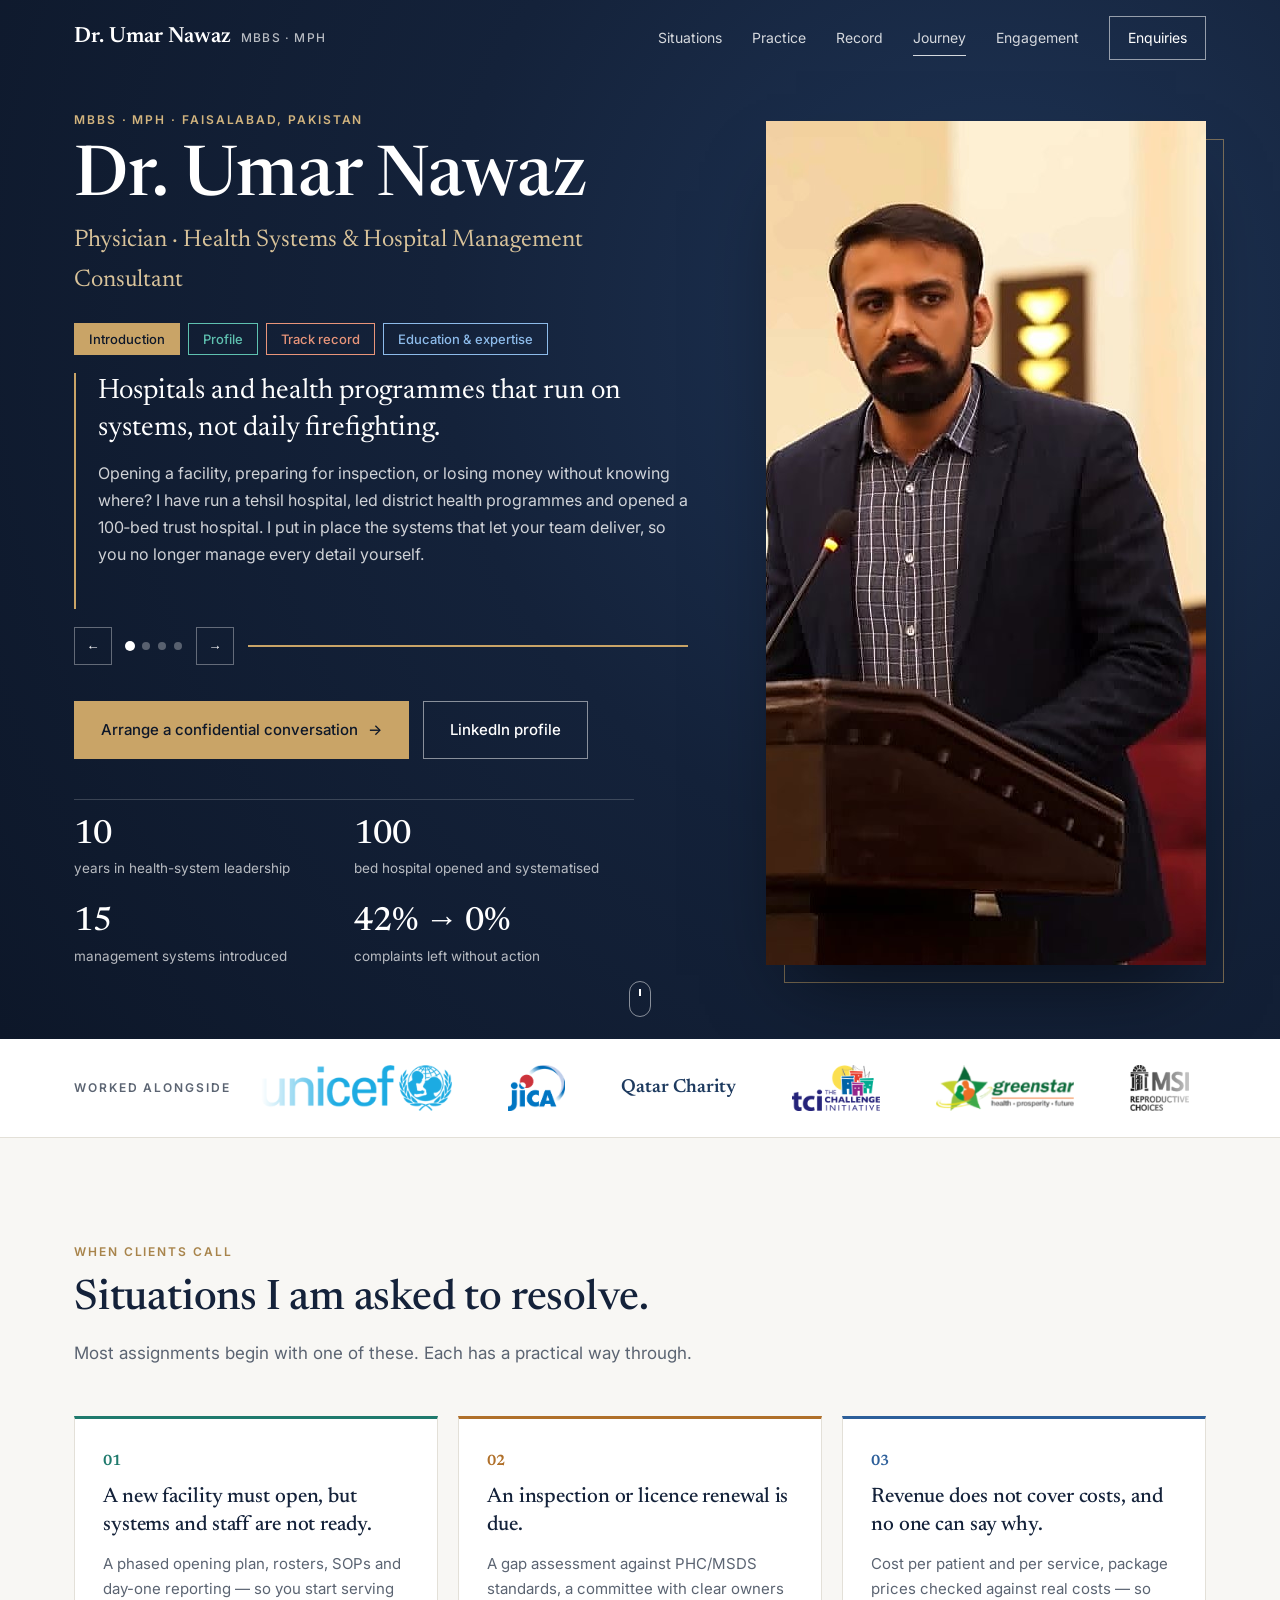
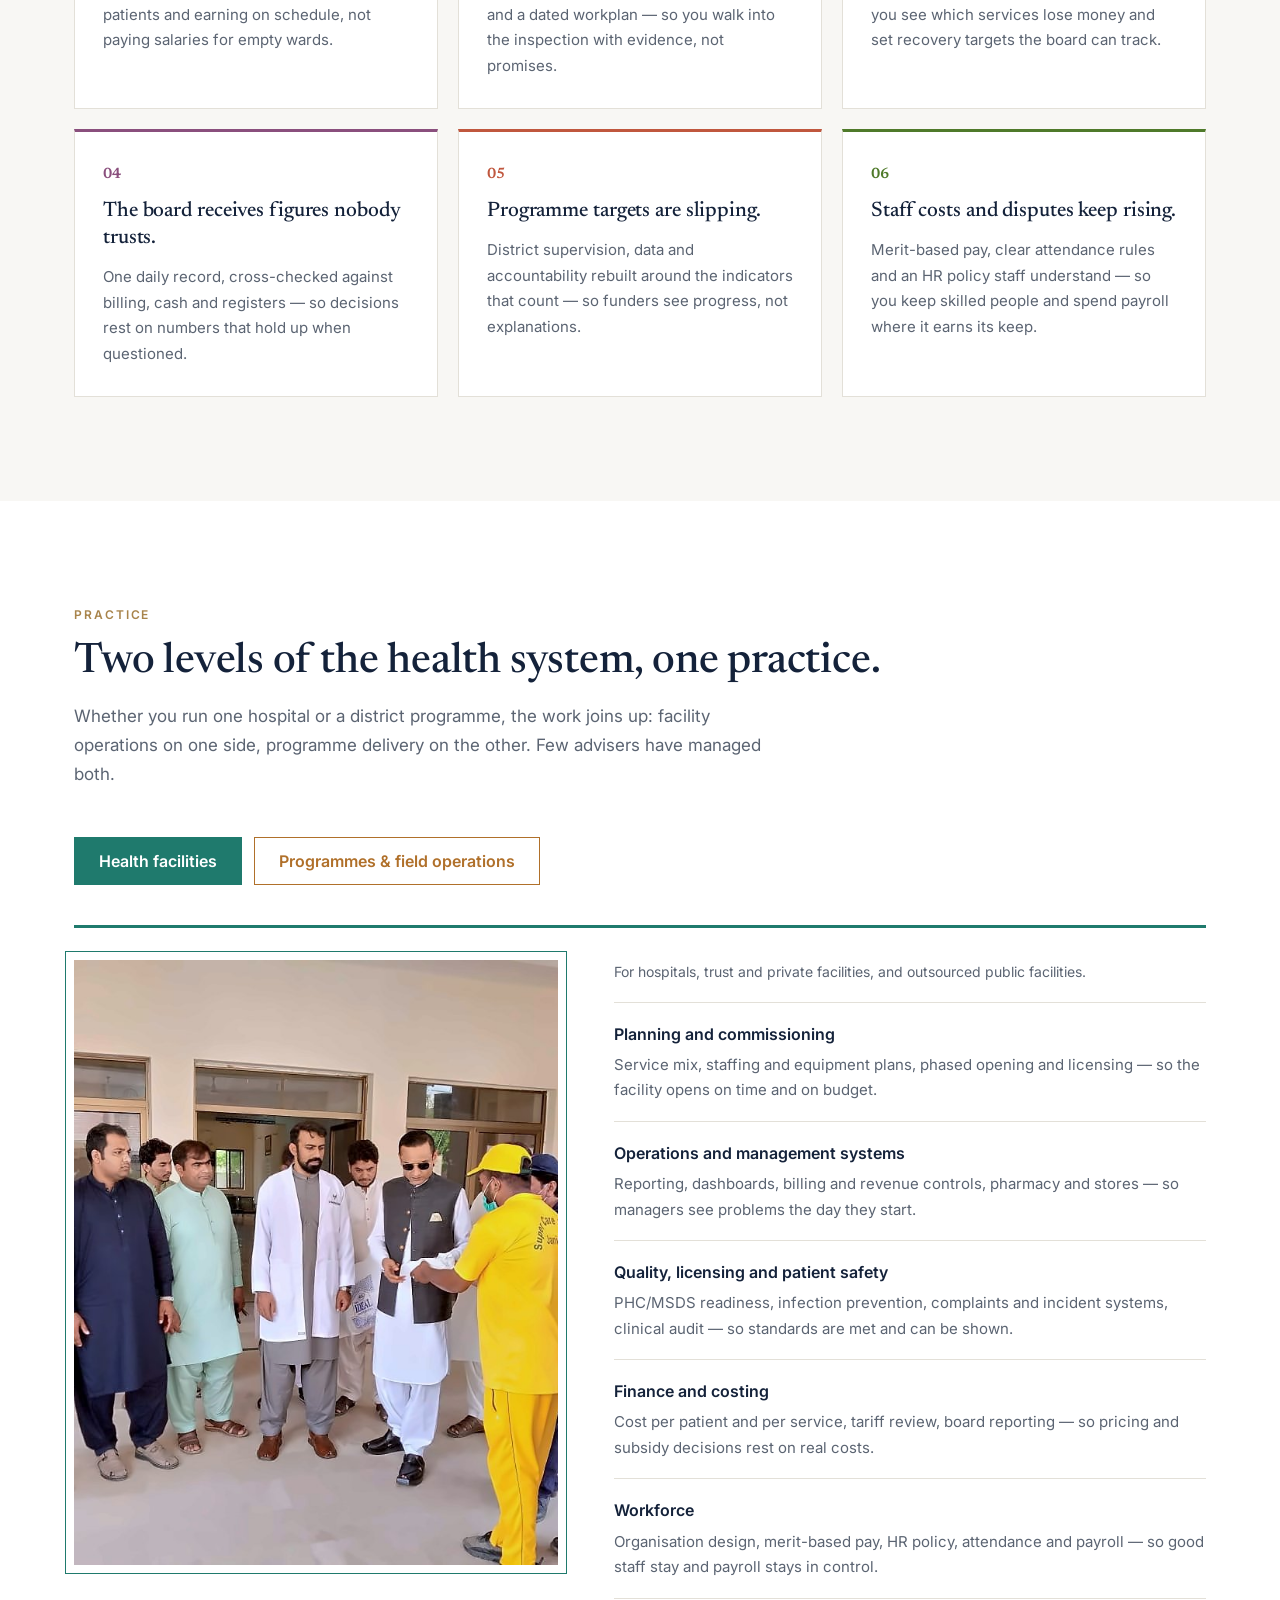
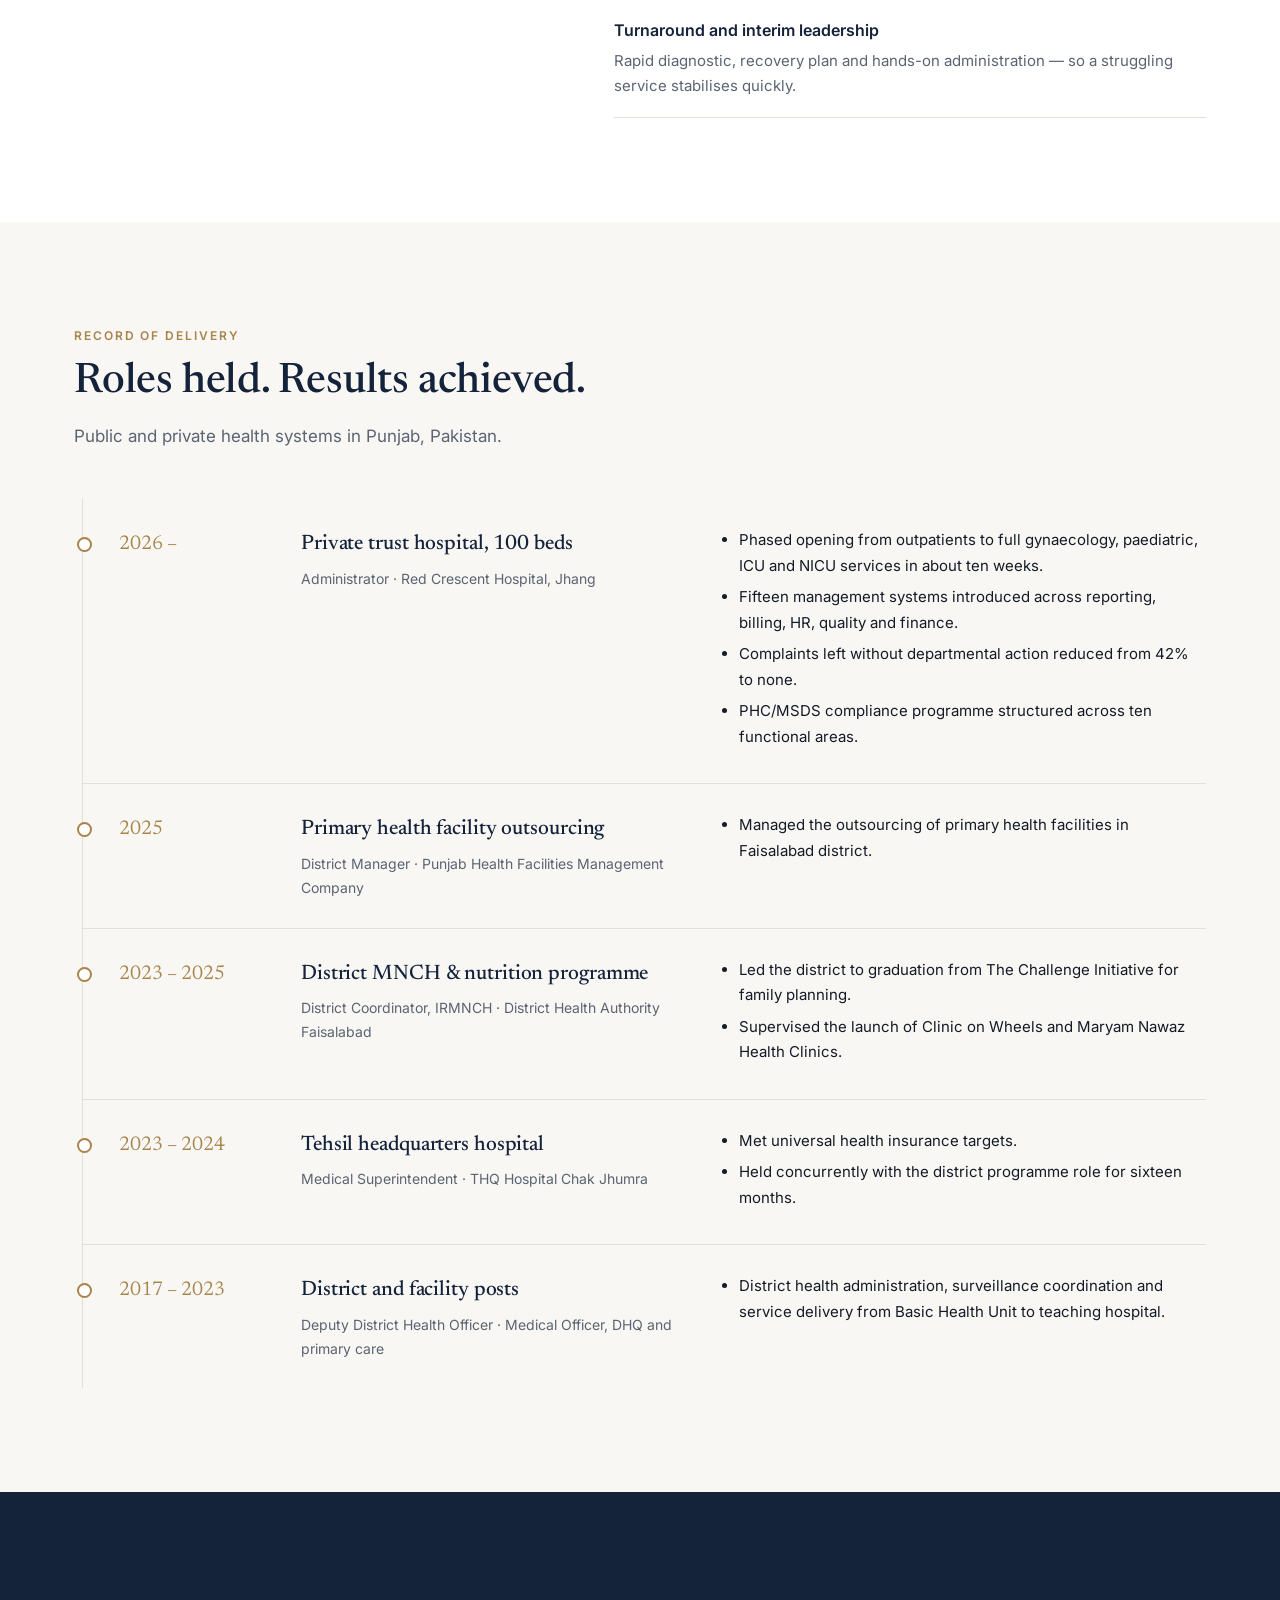
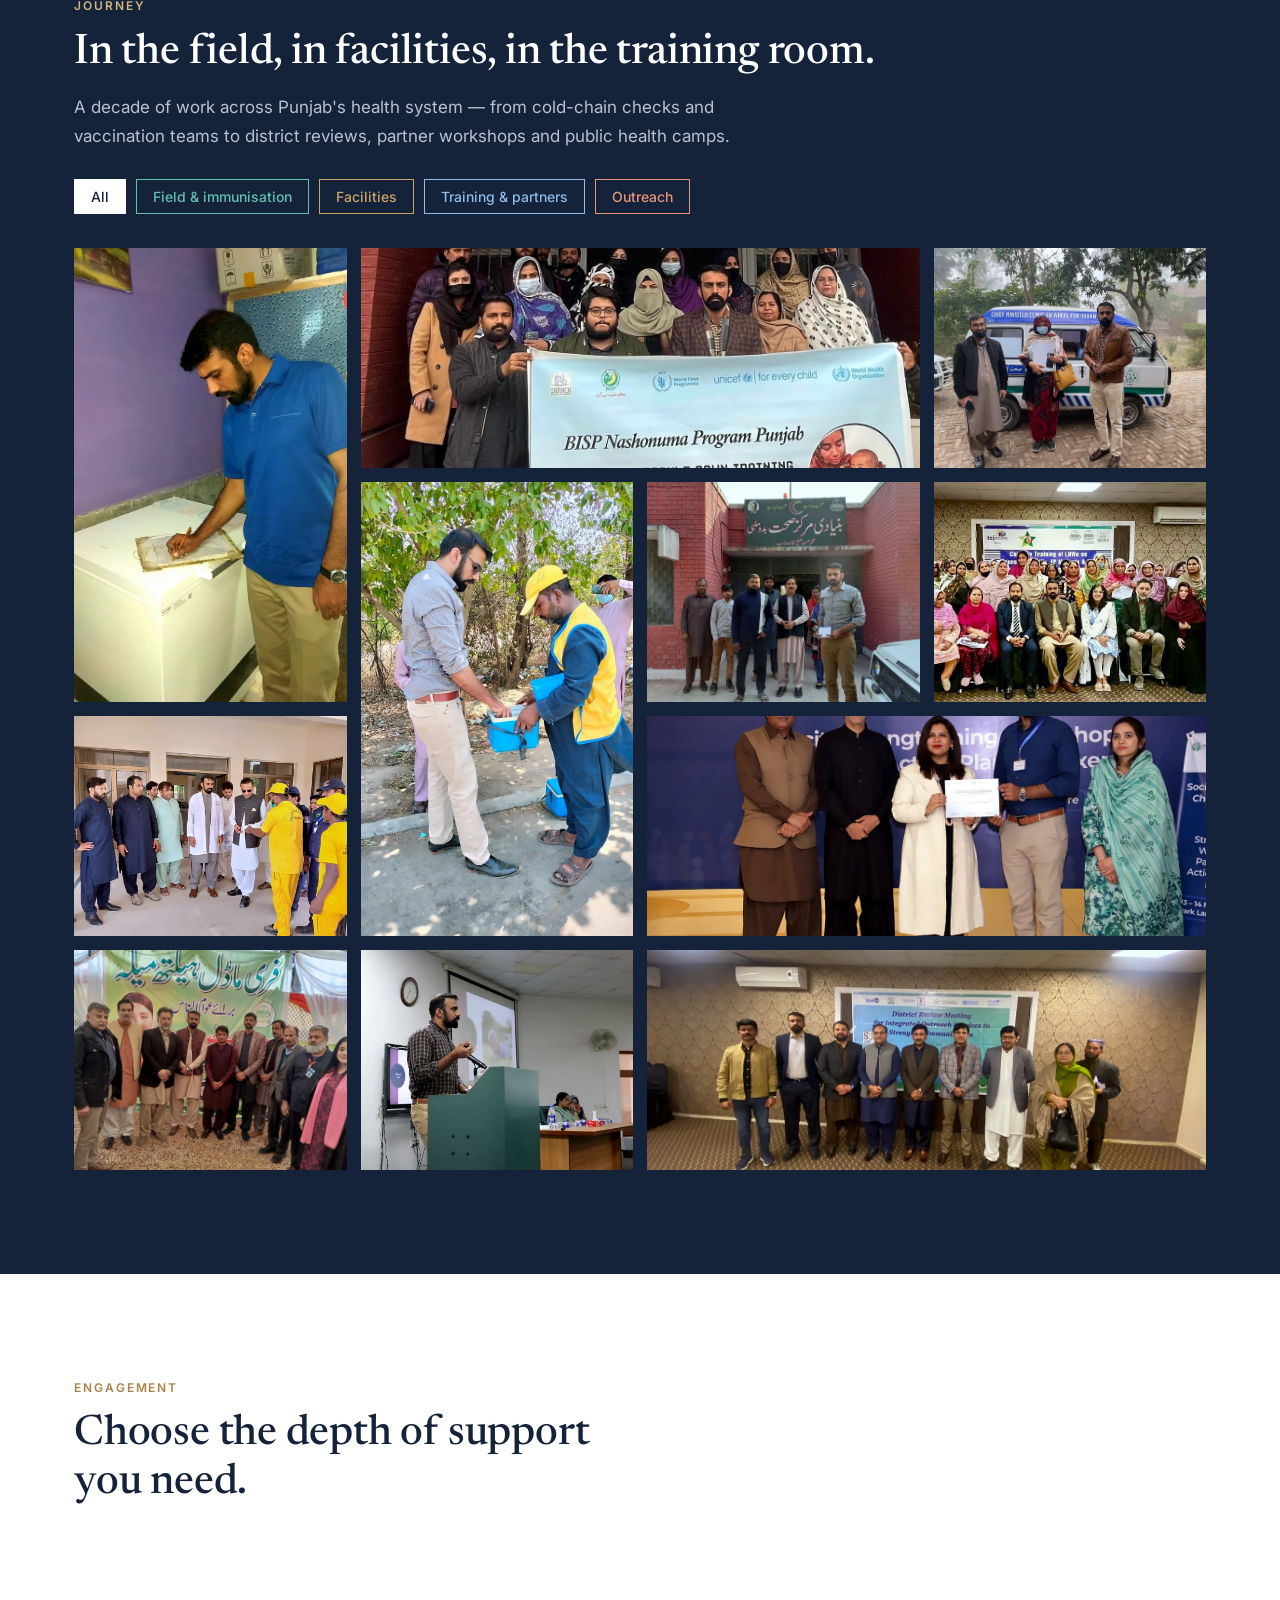
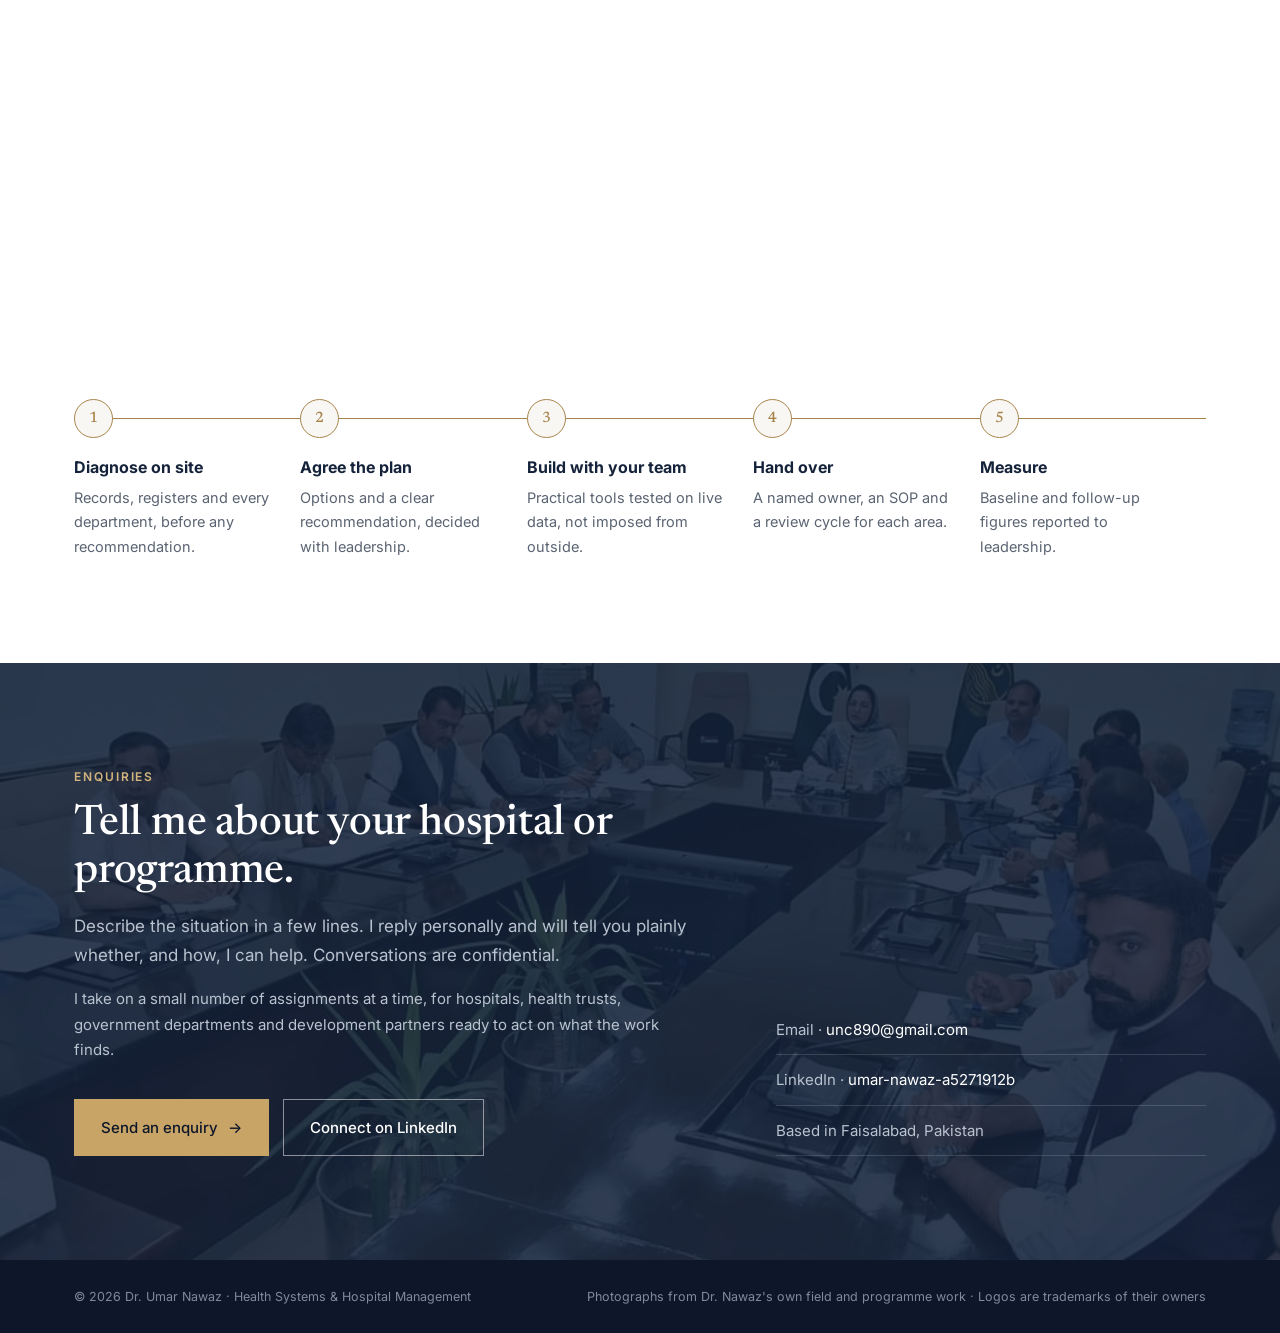
==== index.html @ 0ad48f70 "Own photography: podium portrait, journey gallery with filters and lightbox, field and facility phot" ====
<!doctype html>
<html lang="en">
<head>
<meta charset="utf-8">
<meta name="viewport" content="width=device-width, initial-scale=1">
<title>Dr. Umar Nawaz | Health Systems &amp; Hospital Management Consultant</title>
<meta name="description" content="Dr. Umar Nawaz, MBBS, MPH — physician and health-systems manager. Hospital commissioning, operations, quality, costing and health-programme delivery for hospitals, trusts, government and development partners.">
<meta property="og:title" content="Dr. Umar Nawaz | Health Systems & Hospital Management Consultant">
<meta property="og:description" content="Hospitals and health programmes that run on systems, not daily firefighting.">
<meta property="og:image" content="img/portrait.jpg">
<link rel="preconnect" href="https://fonts.googleapis.com">
<link href="https://fonts.googleapis.com/css2?family=Newsreader:opsz,wght@6..72,400;6..72,500;6..72,600&family=Inter:wght@400;500;600&display=swap" rel="stylesheet">
<style>
:root{--paper:#f8f7f4;--white:#fff;--ink:#141b26;--navy:#14223a;--navy-2:#0d1729;--muted:#5b6472;--line:#e3e0d8;--brass:#a8844b;--ease:cubic-bezier(.2,.7,.2,1)}
*{box-sizing:border-box}
html{scroll-behavior:smooth}
body{margin:0;background:var(--paper);color:var(--ink);font:16px/1.7 Inter,system-ui,sans-serif;-webkit-font-smoothing:antialiased}
a{color:inherit}
img{display:block;max-width:100%}
.wrap{max-width:1180px;margin:0 auto;padding:0 24px}
h1,h2,h3{font-family:Newsreader,Georgia,serif;font-weight:500;color:var(--navy);letter-spacing:-.005em}
h2{font-size:clamp(30px,3.6vw,42px);line-height:1.15;margin:12px 0 16px}
p{margin:0 0 16px}
.label{font-size:12px;font-weight:600;letter-spacing:.16em;text-transform:uppercase;color:var(--brass)}
.intro{max-width:700px;color:var(--muted);font-size:17px;margin-bottom:48px}
section{padding:104px 0}
.white{background:var(--white)}

/* header */
header.top{position:fixed;inset:0 0 auto 0;z-index:50;transition:background .35s var(--ease),box-shadow .35s var(--ease),height .35s}
header.top .wrap{display:flex;align-items:center;justify-content:space-between;height:76px;transition:height .35s var(--ease)}
.name{font-family:Newsreader,Georgia,serif;font-size:22px;font-weight:600;color:#fff;text-decoration:none;transition:color .35s}
.name span{font:500 12px Inter,sans-serif;letter-spacing:.1em;margin-left:10px;color:rgba(255,255,255,.7);transition:color .35s}
nav.menu{display:flex;gap:30px;align-items:center}
nav.menu a{font-size:14px;color:rgba(255,255,255,.82);text-decoration:none;position:relative;transition:color .25s}
nav.menu a::after{content:"";position:absolute;left:0;bottom:-6px;height:1px;width:100%;background:currentColor;transform:scaleX(0);transform-origin:left;transition:transform .3s var(--ease)}
nav.menu a:hover::after,nav.menu a.on::after{transform:scaleX(1)}
nav.menu a.cta{border:1px solid rgba(255,255,255,.55);padding:9px 18px;color:#fff}
nav.menu a.cta::after{display:none}
header.top.solid{background:rgba(255,255,255,.96);box-shadow:0 1px 0 var(--line);backdrop-filter:blur(8px)}
header.top.solid .wrap{height:64px}
header.top.solid .name{color:var(--navy)}
header.top.solid .name span{color:var(--muted)}
header.top.solid nav.menu a{color:var(--muted)}
header.top.solid nav.menu a:hover,header.top.solid nav.menu a.on{color:var(--navy)}
header.top.solid nav.menu a.cta{color:#fff;background:var(--navy);border-color:var(--navy)}
@media(max-width:960px){nav.menu a:not(.cta){display:none}}
@media(max-width:480px){.name span{display:none}}

/* hero */
.hero{position:relative;min-height:100vh;display:flex;align-items:center;color:#fff;overflow:hidden;padding:0;background:radial-gradient(circle at 78% 30%,#1f3557 0%,#14223a 45%,#0d1729 100%)}
.hero .wrap{position:relative;z-index:2;width:100%;padding-top:110px;padding-bottom:64px;display:grid;grid-template-columns:1.15fr .85fr;gap:64px;align-items:center}
.hero .label{color:#d2b47e}
.hero h1{color:#fff;font-size:clamp(44px,5.4vw,72px);line-height:1;margin:14px 0 6px}
.hero .title{font-family:Newsreader,Georgia,serif;font-size:clamp(19px,1.9vw,24px);color:#d9c39a;margin-bottom:22px}
.hero .promise{font-family:Newsreader,Georgia,serif;font-size:clamp(22px,2.2vw,28px);line-height:1.3;color:#fff;max-width:620px;margin:0 0 16px}
.hero .lead{font-size:clamp(16px,1.4vw,18px);color:rgba(255,255,255,.78);max-width:620px}
.hero figure{margin:0;position:relative;justify-self:end;width:100%;max-width:440px}
.hero figure img{width:100%;aspect-ratio:4/5;object-fit:cover;object-position:50% 15%;box-shadow:0 40px 80px -30px rgba(0,0,0,.6);animation:photoIn 1.4s var(--ease) both .2s}
.hero figure::before{content:"";position:absolute;inset:18px -18px -18px 18px;border:1px solid rgba(201,164,103,.55);z-index:-1}
.hero figcaption{position:absolute;left:-28px;bottom:28px;background:#fff;color:var(--navy);padding:14px 20px;font-size:13px;box-shadow:0 20px 40px -20px rgba(0,0,0,.5)}
.hero figcaption b{display:block;font-family:Newsreader,Georgia,serif;font-size:17px;font-weight:500}
@keyframes photoIn{from{opacity:0;transform:translateY(24px) scale(.98)}to{opacity:1;transform:none}}
.hero .stats{grid-template-columns:1fr 1fr;max-width:560px;margin-top:40px}
.hero .stats div{padding:18px 20px 6px 0}
.hero .stats b{font-size:clamp(28px,2.6vw,36px)}
@media(max-width:900px){.hero .wrap{grid-template-columns:1fr;gap:40px;padding-top:96px}.hero figure{justify-self:start;max-width:300px;order:-1}.hero figcaption{left:12px}}
.actions{display:flex;gap:14px;flex-wrap:wrap;margin-top:36px}
.btn{display:inline-flex;align-items:center;gap:10px;padding:15px 26px;font-size:15px;font-weight:500;text-decoration:none;border:1px solid var(--navy);transition:background .25s,color .25s,transform .25s var(--ease)}
.btn:hover{transform:translateY(-2px)}
.btn .arr{transition:transform .25s var(--ease)}
.btn:hover .arr{transform:translateX(4px)}
.btn.gold{background:#c9a467;border-color:#c9a467;color:var(--navy-2)}
.btn.gold:hover{background:#d8b77d}
.btn.ghost{border-color:rgba(255,255,255,.5);color:#fff}
.btn.ghost:hover{background:rgba(255,255,255,.1)}
.btn.solid{background:var(--navy);color:#fff}
.stats{display:grid;grid-template-columns:repeat(4,minmax(0,1fr));margin-top:48px;border-top:1px solid rgba(255,255,255,.18)}
.stats div{padding:22px 20px 0 0}
.stats b{display:block;font-family:Newsreader,Georgia,serif;font-weight:500;font-size:clamp(30px,3vw,42px);line-height:1.1}
.stats span{font-size:13.5px;color:rgba(255,255,255,.7)}
@media(max-width:760px){.stats{grid-template-columns:1fr 1fr}.stats div{padding-bottom:12px}}
.scrollcue{position:absolute;z-index:2;left:50%;bottom:22px;width:22px;height:36px;border:1px solid rgba(255,255,255,.5);border-radius:12px;transform:translateX(-50%)}
.scrollcue::after{content:"";position:absolute;left:50%;top:7px;width:2px;height:7px;background:#fff;transform:translateX(-50%);animation:cue 1.8s infinite}
@keyframes cue{0%{opacity:0;top:6px}40%{opacity:1}100%{opacity:0;top:20px}}
@media(max-width:760px){.scrollcue{display:none}}

/* hero slider */
.slider{margin-top:6px;max-width:640px}
.slide-tabs{display:flex;flex-wrap:wrap;gap:8px;margin-bottom:18px}
.slide-tabs button{--c:#c9a467;background:transparent;border:1px solid var(--c);color:var(--c);font:500 13px Inter,sans-serif;padding:7px 14px;cursor:pointer;transition:background .3s,color .3s}
.slide-tabs button:nth-child(2){--c:#5fc1b0}.slide-tabs button:nth-child(3){--c:#e8957a}.slide-tabs button:nth-child(4){--c:#8dbbea}
.slide-tabs button[aria-selected="true"],.slide-tabs button:hover{background:var(--c);color:#0d1729}
.slides{position:relative;min-height:236px;border-left:2px solid var(--sc,#c9a467);padding-left:22px;transition:border-color .5s}
.slide{position:absolute;inset:0 0 auto 22px;opacity:0;transform:translateX(28px);transition:opacity .6s var(--ease),transform .6s var(--ease);pointer-events:none}
.slide.on{position:relative;inset:auto;opacity:1;transform:none;pointer-events:auto}
.slide.out{transform:translateX(-28px)}
.slide .promise{font-family:Newsreader,Georgia,serif;font-size:clamp(22px,2.2vw,28px);line-height:1.3;color:#fff;margin:0 0 14px}
.slide .lead{font-size:16px;color:rgba(255,255,255,.8);margin:0 0 12px}
.slide ul.ticks{list-style:none;margin:0;padding:0}
.slide ul.ticks li{position:relative;padding:5px 0 5px 22px;font-size:15px;color:rgba(255,255,255,.8)}
.slide ul.ticks li::before{content:"";position:absolute;left:0;top:14px;width:8px;height:8px;background:#e8957a}
.slide ul.ticks b{color:#fff;font-weight:600}
.edu{display:grid;gap:14px}
.edu h4{margin:0 0 2px;font-size:11.5px;letter-spacing:.16em;text-transform:uppercase;color:#8dbbea;font-weight:600}
.edu p{margin:0;font-size:15.5px;color:rgba(255,255,255,.85)}
.slide-nav{display:flex;align-items:center;gap:14px;margin-top:18px;position:relative}
.arrow{width:38px;height:38px;border:1px solid rgba(255,255,255,.35);background:transparent;color:#fff;cursor:pointer;transition:background .25s,border-color .25s}
.arrow:hover{background:rgba(255,255,255,.12);border-color:#fff}
.dots{display:flex;gap:8px}
.dots span{width:8px;height:8px;border-radius:50%;background:rgba(255,255,255,.3);cursor:pointer;transition:background .3s,transform .3s}
.dots span.on{background:#fff;transform:scale(1.25)}
.progress{flex:1;height:2px;background:rgba(255,255,255,.14);overflow:hidden}
.progress i{display:block;height:100%;width:0;background:var(--sc,#c9a467)}
.progress i.run{animation:prog 7s linear forwards}
.slider.paused .progress i{animation-play-state:paused}
@keyframes prog{to{width:100%}}
@media(max-width:600px){.slides{min-height:330px}}

/* partners marquee */
.affil{background:var(--white);border-bottom:1px solid var(--line);padding:26px 0;overflow:hidden}
.affil .row{display:flex;align-items:center;gap:30px}
.affil .label{color:var(--muted);white-space:nowrap}
.marquee{overflow:hidden;flex:1;mask-image:linear-gradient(90deg,transparent,#000 8%,#000 92%,transparent)}
.track{display:flex;gap:56px;width:max-content;animation:slide 32s linear infinite}
.track{align-items:center}
.track img{height:46px;width:auto;object-fit:contain}
.track .wm{font-family:Newsreader,Georgia,serif;font-size:19px;font-weight:600;color:#1d3a5f;white-space:nowrap;line-height:1.1}
.track .wm small{display:block;font:500 10px Inter,sans-serif;letter-spacing:.12em;color:#5b6472}
@keyframes slide{to{transform:translateX(-50%)}}

/* situations */
.sits{display:grid;grid-template-columns:repeat(3,minmax(0,1fr));gap:20px}
.sit{background:var(--white);border:1px solid var(--line);padding:30px 28px;position:relative;transition:transform .35s var(--ease),box-shadow .35s var(--ease),border-color .35s}
.sit::before{content:"";position:absolute;left:0;top:0;height:3px;width:100%;background:var(--brass);transform:scaleX(0);transform-origin:left;transition:transform .45s var(--ease)}
.sit:hover{transform:translateY(-6px);box-shadow:0 22px 44px -26px rgba(20,34,58,.35);border-color:transparent}
.sit:hover::before{transform:scaleX(1)}
.sit{--c:#1f7a6d;border-top:3px solid var(--c)}
.sit:nth-child(2){--c:#b0702a}.sit:nth-child(3){--c:#2d5f9a}.sit:nth-child(4){--c:#8a4f7d}.sit:nth-child(5){--c:#c0573e}.sit:nth-child(6){--c:#4f7a2a}
.sit::before{background:var(--c)!important}
.sit .n{font-family:Newsreader,Georgia,serif;color:var(--c);font-size:15px;font-weight:600}
.sit h3{font-size:21px;line-height:1.3;margin:10px 0 12px}
.sit p{font-size:15px;color:var(--muted);margin:0}
@media(max-width:960px){.sits{grid-template-columns:1fr 1fr}}
@media(max-width:620px){.sits{grid-template-columns:1fr}}

/* tabs */
.tabs{display:flex;flex-wrap:wrap;gap:12px;position:relative;margin-bottom:40px}
.tab{--c:#1f7a6d;background:#fff;border:1.5px solid var(--c);color:var(--c);padding:13px 24px;font:600 16px Inter,sans-serif;cursor:pointer;transition:background .3s,color .3s,box-shadow .3s,transform .3s var(--ease)}
#t2{--c:#b0702a}
.tab:hover{transform:translateY(-2px);box-shadow:0 10px 22px -14px var(--c)}
.tab[aria-selected="true"]{background:var(--c);color:#fff}
.tab:focus-visible{outline:2px solid var(--c);outline-offset:4px}
.ink{display:none}
#p1{--c:#1f7a6d}#p2{--c:#b0702a}
.panel{border-top:3px solid var(--c);padding-top:32px}
.panel dt{color:var(--c)}
.panel figure{outline:1.5px solid var(--c);outline-offset:8px}
.panel{display:none;grid-template-columns:.9fr 1.1fr;gap:56px;align-items:start}
.panel.show{display:grid;animation:panelIn .55s var(--ease)}
@keyframes panelIn{from{opacity:0;transform:translateY(14px)}to{opacity:1;transform:none}}
.panel figure{margin:0;overflow:hidden;position:sticky;top:96px}
.panel figure img{width:100%;aspect-ratio:4/5;object-fit:cover;transition:transform 1.2s var(--ease)}
.panel figure:hover img{transform:scale(1.04)}
.panel .who{font-size:14px;color:var(--muted);margin-bottom:18px}
.panel dl{margin:0;border-top:1px solid var(--line)}
.panel dt{font-weight:600;color:var(--navy);padding-top:18px}
.panel dd{margin:4px 0 0;padding-bottom:18px;border-bottom:1px solid var(--line);color:var(--muted);font-size:15px}
@media(max-width:860px){.panel{grid-template-columns:1fr;gap:28px}.panel figure{position:static}.panel figure img{aspect-ratio:16/10}}

/* record */
.record{position:relative;margin-left:8px;border-left:1px solid var(--line)}
.rec{position:relative;display:grid;grid-template-columns:150px 1fr 1.25fr;gap:32px;padding:28px 0 28px 36px}
.rec::before{content:"";position:absolute;left:-6px;top:38px;width:11px;height:11px;border-radius:50%;background:var(--white);border:2px solid var(--brass)}
.rec+.rec{border-top:1px solid var(--line)}
.rec .yr{font-family:Newsreader,Georgia,serif;font-size:20px;color:var(--brass)}
.rec h3{font-size:21px;margin:0 0 4px}
.rec .role{font-size:14px;color:var(--muted)}
.rec ul{margin:0;padding-left:18px;font-size:15px}
.rec li{margin-bottom:6px}
@media(max-width:860px){.rec{grid-template-columns:1fr;gap:8px}}

/* journey gallery */
.journey{background:var(--navy);color:#dfe4ec}
.journey h2{color:#fff}.journey .label{color:#d2b47e}.journey .intro{color:#b9c2cf}
.filters{display:flex;flex-wrap:wrap;gap:10px;margin:-20px 0 34px}
.filters button{--c:#fff;background:transparent;border:1px solid var(--c);color:var(--c);padding:8px 16px;font:500 14px Inter,sans-serif;cursor:pointer;transition:background .3s,color .3s}
.filters button.on,.filters button:hover{background:var(--c);color:var(--navy)}
.gallery{display:grid;grid-template-columns:repeat(4,minmax(0,1fr));grid-auto-rows:220px;grid-auto-flow:dense;gap:14px}
.g{margin:0;position:relative;overflow:hidden;cursor:zoom-in;background:#0d1729}
.g.wide{grid-column:span 2}.g.tall{grid-row:span 2}
.g img{width:100%;height:100%;object-fit:cover;transition:transform 1s var(--ease),filter .6s}
.g figcaption{position:absolute;inset:auto 0 0 0;padding:44px 16px 14px;font-size:13px;line-height:1.45;color:rgba(255,255,255,.86);background:linear-gradient(transparent,rgba(9,16,30,.92));transform:translateY(38%);opacity:.0;transition:transform .5s var(--ease),opacity .5s}
.g figcaption b{display:block;font:500 16px Newsreader,Georgia,serif;color:#fff;margin-bottom:2px}
.g:hover img{transform:scale(1.06)}
.g:hover figcaption,.g:focus-within figcaption{transform:none;opacity:1}
.g.hide{display:none}
@media(hover:none){.g figcaption{transform:none;opacity:1}}
@media(max-width:900px){.gallery{grid-template-columns:repeat(2,minmax(0,1fr));grid-auto-rows:180px}}
@media(max-width:520px){.gallery{grid-template-columns:1fr;grid-auto-rows:240px}.g.wide{grid-column:auto}.g.tall{grid-row:span 1}}
.lightbox{position:fixed;inset:0;z-index:100;background:rgba(6,11,22,.94);display:flex;align-items:center;justify-content:center;opacity:0;pointer-events:none;transition:opacity .35s}
.lightbox.open{opacity:1;pointer-events:auto}
.lightbox figure{margin:0;max-width:min(1100px,88vw);text-align:center}
.lightbox img{max-width:100%;max-height:78vh;margin:0 auto;box-shadow:0 30px 80px rgba(0,0,0,.6)}
.lightbox figcaption{color:#cfd6e2;font-size:15px;margin-top:14px}
.lightbox figcaption b{display:block;font:500 20px Newsreader,Georgia,serif;color:#fff}
.lightbox button{position:absolute;background:transparent;border:1px solid rgba(255,255,255,.35);color:#fff;width:46px;height:46px;font-size:20px;cursor:pointer}
.lb-x{top:20px;right:20px}.lb-p{left:20px;top:50%}.lb-n{right:20px;top:50%}

/* engagement */
.split{display:grid;grid-template-columns:1fr 1fr;gap:64px;align-items:center}
@media(max-width:860px){.split{grid-template-columns:1fr;gap:36px}}
.split figure{margin:0;overflow:hidden}
.split figure img{width:100%;aspect-ratio:3/2;object-fit:cover}
.modes{display:grid;grid-template-columns:1fr 1fr;gap:0;border-top:1px solid var(--navy)}
.mode{padding:24px 24px 20px 0;border-bottom:1px solid var(--line)}
.mode:nth-child(even){padding-left:24px;border-left:1px solid var(--line)}
.mode h3{font-size:20px;margin:0 0 8px}
.mode p{font-size:15px;color:var(--muted);margin:0}
@media(max-width:560px){.modes{grid-template-columns:1fr}.mode:nth-child(even){padding-left:0;border-left:0}}
.steps{display:grid;grid-template-columns:repeat(5,minmax(0,1fr));margin-top:72px;position:relative}
.steps::before{content:"";position:absolute;top:19px;left:0;right:0;height:1px;background:var(--line)}
.steps .bar{position:absolute;top:19px;left:0;height:1px;background:var(--brass);width:0;transition:width 1.6s var(--ease)}
.steps.in .bar{width:100%}
.step{position:relative;padding-right:22px}
.step i{display:flex;align-items:center;justify-content:center;width:39px;height:39px;border-radius:50%;background:var(--paper);border:1px solid var(--brass);font:500 15px Newsreader,serif;font-style:normal;color:var(--brass);margin-bottom:16px;position:relative}
.step b{display:block;color:var(--navy);margin-bottom:4px}
.step p{font-size:14.5px;color:var(--muted);margin:0}
@media(max-width:860px){.steps{grid-template-columns:1fr;gap:22px}.steps::before,.steps .bar{display:none}}

/* profile */
.profile{display:grid;grid-template-columns:1.3fr .7fr;gap:72px;align-items:start}
.profile figure{margin:0}
.profile figure img{width:100%;aspect-ratio:4/5;object-fit:cover}
.profile figcaption{font-size:13px;color:var(--muted);margin-top:10px}
.profile p{font-size:16.5px}
.side h4{font-size:12px;font-weight:600;letter-spacing:.16em;text-transform:uppercase;color:var(--brass);margin:0 0 10px}
.side ul{list-style:none;margin:0 0 28px;padding:0;border-top:1px solid var(--line)}
.side li{padding:10px 0;border-bottom:1px solid var(--line);font-size:15px}
.side li span{display:block;font-size:13px;color:var(--muted)}
@media(max-width:860px){.profile{grid-template-columns:1fr;gap:36px}}

/* enquiries */
.enq{position:relative;background:var(--navy);color:#dfe4ec;overflow:hidden}
.enq::before{content:"";position:absolute;inset:0;background:url(img/meeting.jpg) center/cover;opacity:.12}
.enq .wrap{position:relative}
.enq h2{color:#fff}
.enq .label{color:#d2b47e}
.enq .grid{display:grid;grid-template-columns:1.2fr .8fr;gap:56px;align-items:end}
@media(max-width:860px){.enq .grid{grid-template-columns:1fr;gap:28px}}
.enq p{color:#b9c2cf;font-size:17px;max-width:620px}
.contact div{padding:12px 0;border-bottom:1px solid rgba(255,255,255,.14);font-size:15px;color:#b9c2cf}
.contact a{color:#fff;text-decoration:none}
footer{background:var(--navy-2);color:#7f8a9c;font-size:12.5px;padding:26px 0}
footer .wrap{display:flex;justify-content:space-between;gap:12px;flex-wrap:wrap}
footer a{color:#7f8a9c}

/* reveal */
.rv{opacity:0;transform:translateY(26px);transition:opacity .9s var(--ease),transform .9s var(--ease)}
.rv.in{opacity:1;transform:none}
.d1{transition-delay:.08s}.d2{transition-delay:.16s}.d3{transition-delay:.24s}.d4{transition-delay:.32s}.d5{transition-delay:.4s}
.hero .rv{animation:up 1.1s var(--ease) forwards}
.hero .rv.d1{animation-delay:.12s}.hero .rv.d2{animation-delay:.24s}.hero .rv.d3{animation-delay:.36s}.hero .rv.d4{animation-delay:.5s}
@keyframes up{to{opacity:1;transform:none}}
@media (prefers-reduced-motion: reduce){*,*::before,*::after{animation:none!important;transition:none!important}.rv{opacity:1;transform:none}.hero .bg{transform:none}}
</style>
</head>
<body>

<header class="top" id="hdr"><div class="wrap">
  <a class="name" href="#top">Dr. Umar Nawaz<span>MBBS · MPH</span></a>
  <nav class="menu">
    <a href="#situations">Situations</a>
    <a href="#practice">Practice</a>
    <a href="#record">Record</a>
    <a href="#journey">Journey</a>
    <a href="#engage">Engagement</a>
    <a class="cta" href="#enquiries">Enquiries</a>
  </nav>
</div></header>

<section class="hero" id="top">
  <div class="wrap">
  <div class="intro-col">
    <div class="label rv">MBBS · MPH · Faisalabad, Pakistan</div>
    <h1 class="rv d1">Dr. Umar Nawaz</h1>
    <div class="title rv d1">Physician · Health Systems &amp; Hospital Management Consultant</div>

    <div class="slider rv d2" id="slider" aria-roledescription="carousel" aria-label="Profile">
      <div class="slide-tabs" role="tablist">
        <button role="tab" aria-selected="true">Introduction</button>
        <button role="tab" aria-selected="false">Profile</button>
        <button role="tab" aria-selected="false">Track record</button>
        <button role="tab" aria-selected="false">Education &amp; expertise</button>
      </div>
      <div class="slides">
        <article class="slide on" aria-roledescription="slide">
          <p class="promise">Hospitals and health programmes that run on systems, not daily firefighting.</p>
          <p class="lead">Opening a facility, preparing for inspection, or losing money without knowing where? I have run a tehsil hospital, led district health programmes and opened a 100&#8209;bed trust hospital. I put in place the systems that let your team deliver, so you no longer manage every detail yourself.</p>
        </article>
        <article class="slide" aria-roledescription="slide">
          <p class="lead">A physician who chose management. Over ten years, Dr. Nawaz has worked across almost every level of Punjab's health system: primary care, a district headquarters hospital, district health offices, a tehsil hospital as Medical Superintendent, district coordination of maternal, newborn, child health and nutrition programmes, and the outsourcing of primary health facilities.</p>
          <p class="lead">Since May 2026 he has administered a 100-bed mother and child hospital run by a charitable trust, from first opening through the systems that now govern its operations, compliance and finances. He takes on demanding assignments and stays with them until the systems run without him.</p>
        </article>
        <article class="slide" aria-roledescription="slide">
          <ul class="ticks">
            <li><b>Red Crescent Hospital, Jhang</b> — 100-bed trust hospital opened to full services in about ten weeks; 15 management systems introduced.</li>
            <li><b>District Health Authority Faisalabad</b> — led the district to graduation from The Challenge Initiative for family planning.</li>
            <li><b>Clinic on Wheels &amp; Maryam Nawaz Health Clinics</b> — supervised the launch in Faisalabad.</li>
            <li><b>THQ Hospital Chak Jhumra</b> — met universal health insurance targets as Medical Superintendent.</li>
            <li><b>PHFMC</b> — managed the outsourcing of primary health facilities.</li>
          </ul>
        </article>
        <article class="slide" aria-roledescription="slide">
          <div class="edu">
            <div><h4>Education</h4><p>Master of Public Health — Times Institute, Multan</p><p>MBBS — University of Lahore</p></div>
            <div><h4>Expertise</h4><p>Hospital administration · Health systems strengthening · MNCH, family planning &amp; nutrition · Public–private partnerships · Health insurance programmes</p></div>
            <div><h4>Languages</h4><p>English · Urdu · Punjabi</p></div>
          </div>
        </article>
      </div>
      <div class="slide-nav">
        <button class="arrow" data-dir="-1" aria-label="Previous">←</button>
        <div class="dots"><span class="on"></span><span></span><span></span><span></span></div>
        <button class="arrow" data-dir="1" aria-label="Next">→</button>
        <div class="progress"><i></i></div>
      </div>
    </div>

    <div class="actions rv d3">
      <a class="btn gold" href="#enquiries">Arrange a confidential conversation <span class="arr">→</span></a>
      <a class="btn ghost" href="https://www.linkedin.com/in/umar-nawaz-a5271912b" target="_blank" rel="noopener">LinkedIn profile</a>
    </div>
    <div class="stats rv d4">
      <div><b data-count="10">10</b><span>years in health-system leadership</span></div>
      <div><b data-count="100">100</b><span>bed hospital opened and systematised</span></div>
      <div><b data-count="15">15</b><span>management systems introduced</span></div>
      <div><b>42% → <span data-count="0" style="font:inherit;color:inherit">0</span>%</b><span>complaints left without action</span></div>
    </div>
  </div>
  <figure>
    <img src="img/portrait.jpg" alt="Dr. Umar Nawaz presenting at Faletti's Hotel, Lahore" width="675" height="844">
  </figure>
  </div>
  <a class="scrollcue" href="#situations" aria-label="Scroll down"></a>
</section>

<div class="affil"><div class="wrap row">
  <span class="label">Worked alongside</span>
  <div class="marquee"><div class="track" id="track">
    <img src="img/logos/unicef.png" alt="UNICEF"><img src="img/logos/jica.png" alt="JICA"><span class="wm">Qatar Charity</span><img src="img/logos/tci.png" alt="The Challenge Initiative"><img src="img/logos/greenstar.png" alt="Greenstar"><img src="img/logos/msi.png" alt="MSI Reproductive Choices (Marie Stopes)"><img src="img/logos/rahnuma.png" alt="Rahnuma FPAP"><span class="wm">PHFMC<small>PUNJAB HEALTH FACILITIES MANAGEMENT CO.</small></span>
  </div></div>
</div></div>

<section id="situations"><div class="wrap">
  <div class="label rv">When clients call</div>
  <h2 class="rv d1">Situations I am asked to resolve.</h2>
  <p class="intro rv d2">Most assignments begin with one of these. Each has a practical way through.</p>
  <div class="sits">
    <div class="sit rv"><div class="n">01</div><h3>A new facility must open, but systems and staff are not ready.</h3><p>A phased opening plan, rosters, SOPs and day-one reporting — so you start serving patients and earning on schedule, not paying salaries for empty wards.</p></div>
    <div class="sit rv d1"><div class="n">02</div><h3>An inspection or licence renewal is due.</h3><p>A gap assessment against PHC/MSDS standards, a committee with clear owners and a dated workplan — so you walk into the inspection with evidence, not promises.</p></div>
    <div class="sit rv d2"><div class="n">03</div><h3>Revenue does not cover costs, and no one can say why.</h3><p>Cost per patient and per service, package prices checked against real costs — so you see which services lose money and set recovery targets the board can track.</p></div>
    <div class="sit rv"><div class="n">04</div><h3>The board receives figures nobody trusts.</h3><p>One daily record, cross-checked against billing, cash and registers — so decisions rest on numbers that hold up when questioned.</p></div>
    <div class="sit rv d1"><div class="n">05</div><h3>Programme targets are slipping.</h3><p>District supervision, data and accountability rebuilt around the indicators that count — so funders see progress, not explanations.</p></div>
    <div class="sit rv d2"><div class="n">06</div><h3>Staff costs and disputes keep rising.</h3><p>Merit-based pay, clear attendance rules and an HR policy staff understand — so you keep skilled people and spend payroll where it earns its keep.</p></div>
  </div>
</div></section>

<section class="white" id="practice"><div class="wrap">
  <div class="label rv">Practice</div>
  <h2 class="rv d1">Two levels of the health system, one practice.</h2>
  <p class="intro rv d2">Whether you run one hospital or a district programme, the work joins up: facility operations on one side, programme delivery on the other. Few advisers have managed both.</p>
  <div class="tabs rv d3" role="tablist">
    <button class="tab" role="tab" aria-selected="true" aria-controls="p1" id="t1">Health facilities</button>
    <button class="tab" role="tab" aria-selected="false" aria-controls="p2" id="t2">Programmes &amp; field operations</button>
    <span class="ink"></span>
  </div>
  <div class="panel show" id="p1" role="tabpanel" aria-labelledby="t1">
    <figure><img src="img/facility.jpg" alt="Dr. Umar Nawaz inspecting a health facility with management and support teams" loading="lazy"></figure>
    <div>
      <div class="who">For hospitals, trust and private facilities, and outsourced public facilities.</div>
      <dl>
        <dt>Planning and commissioning</dt><dd>Service mix, staffing and equipment plans, phased opening and licensing — so the facility opens on time and on budget.</dd>
        <dt>Operations and management systems</dt><dd>Reporting, dashboards, billing and revenue controls, pharmacy and stores — so managers see problems the day they start.</dd>
        <dt>Quality, licensing and patient safety</dt><dd>PHC/MSDS readiness, infection prevention, complaints and incident systems, clinical audit — so standards are met and can be shown.</dd>
        <dt>Finance and costing</dt><dd>Cost per patient and per service, tariff review, board reporting — so pricing and subsidy decisions rest on real costs.</dd>
        <dt>Workforce</dt><dd>Organisation design, merit-based pay, HR policy, attendance and payroll — so good staff stay and payroll stays in control.</dd>
        <dt>Turnaround and interim leadership</dt><dd>Rapid diagnostic, recovery plan and hands-on administration — so a struggling service stabilises quickly.</dd>
      </dl>
    </div>
  </div>
  <div class="panel" id="p2" role="tabpanel" aria-labelledby="t2">
    <figure><img src="img/programmes.jpg" alt="Dr. Umar Nawaz monitoring a vaccination team in the field" loading="lazy"></figure>
    <div>
      <div class="who">For government departments, development partners and NGOs.</div>
      <dl>
        <dt>Maternal, newborn and child health</dt><dd>Family planning, immunisation and nutrition programmes — run to the indicators funders measure.</dd>
        <dt>Public–private partnerships</dt><dd>Outsourcing of primary health facilities, contract management and oversight — so outsourced services deliver what was paid for.</dd>
        <dt>Health insurance programmes</dt><dd>Facility performance against universal health insurance targets — so enrolled patients are served and claims are earned.</dd>
        <dt>District health management</dt><dd>Supervision systems, surveillance and service-delivery targets — so district teams know where they stand each month.</dd>
        <dt>Mobile and community services</dt><dd>Design and launch of outreach and community clinic models — so services reach people who do not reach facilities.</dd>
        <dt>Monitoring and assessment</dt><dd>Data systems, baseline and progress assessments, partner reporting — so results can be evidenced.</dd>
      </dl>
    </div>
  </div>
</div></section>

<section id="record"><div class="wrap">
  <div class="label rv">Record of delivery</div>
  <h2 class="rv d1">Roles held. Results achieved.</h2>
  <p class="intro rv d2">Public and private health systems in Punjab, Pakistan.</p>
  <div class="record">
    <div class="rec rv"><div class="yr">2026 –</div><div><h3>Private trust hospital, 100 beds</h3><div class="role">Administrator · Red Crescent Hospital, Jhang</div></div><ul><li>Phased opening from outpatients to full gynaecology, paediatric, ICU and NICU services in about ten weeks.</li><li>Fifteen management systems introduced across reporting, billing, HR, quality and finance.</li><li>Complaints left without departmental action reduced from 42% to none.</li><li>PHC/MSDS compliance programme structured across ten functional areas.</li></ul></div>
    <div class="rec rv"><div class="yr">2025</div><div><h3>Primary health facility outsourcing</h3><div class="role">District Manager · Punjab Health Facilities Management Company</div></div><ul><li>Managed the outsourcing of primary health facilities in Faisalabad district.</li></ul></div>
    <div class="rec rv"><div class="yr">2023 – 2025</div><div><h3>District MNCH &amp; nutrition programme</h3><div class="role">District Coordinator, IRMNCH · District Health Authority Faisalabad</div></div><ul><li>Led the district to graduation from The Challenge Initiative for family planning.</li><li>Supervised the launch of Clinic on Wheels and Maryam Nawaz Health Clinics.</li></ul></div>
    <div class="rec rv"><div class="yr">2023 – 2024</div><div><h3>Tehsil headquarters hospital</h3><div class="role">Medical Superintendent · THQ Hospital Chak Jhumra</div></div><ul><li>Met universal health insurance targets.</li><li>Held concurrently with the district programme role for sixteen months.</li></ul></div>
    <div class="rec rv"><div class="yr">2017 – 2023</div><div><h3>District and facility posts</h3><div class="role">Deputy District Health Officer · Medical Officer, DHQ and primary care</div></div><ul><li>District health administration, surveillance coordination and service delivery from Basic Health Unit to teaching hospital.</li></ul></div>
  </div>
</div></section>

<section class="journey" id="journey"><div class="wrap">
  <div class="label rv">Journey</div>
  <h2 class="rv d1">In the field, in facilities, in the training room.</h2>
  <p class="intro rv d2">A decade of work across Punjab's health system — from cold-chain checks and vaccination teams to district reviews, partner workshops and public health camps.</p>
  <div class="filters rv d2" role="tablist">
    <button class="on" data-f="all">All</button>
    <button data-f="field" style="--c:#5fc1b0">Field &amp; immunisation</button>
    <button data-f="facility" style="--c:#c9a467">Facilities</button>
    <button data-f="training" style="--c:#8dbbea">Training &amp; partners</button>
    <button data-f="outreach" style="--c:#e8957a">Outreach</button>
  </div>
  <div class="gallery">
    <figure class="g rv tall" data-cat="field"><img src="img/journey/cold-chain.jpg" alt="" loading="lazy"><figcaption><b>Cold-chain inspection</b>Checking vaccine storage and records at a health facility.</figcaption></figure>
    <figure class="g rv d1 wide" data-cat="training"><img src="img/journey/nashonuma.jpg" alt="" loading="lazy"><figcaption><b>BISP Nashonuma Programme, January 2024</b>Trickle-down training for facilitation staff, organised by the IRMNCH &amp; Nutrition Programme Faisalabad with UNICEF Punjab.</figcaption></figure>
    <figure class="g rv d2" data-cat="outreach"><img src="img/journey/clinic-on-wheels.jpg" alt="" loading="lazy"><figcaption><b>Clinic on Wheels</b>Chief Minister's mobile clinic for urban areas — launch supervision, Faisalabad.</figcaption></figure>
    <figure class="g rv tall" data-cat="field"><img src="img/journey/vaccination.jpg" alt="" loading="lazy"><figcaption><b>Field monitoring</b>Checking a vaccination team's carrier and cold box during a campaign.</figcaption></figure>
    <figure class="g rv d1" data-cat="facility"><img src="img/journey/bhu-team.jpg" alt="" loading="lazy"><figcaption><b>Basic Health Unit</b>With a primary care facility team during a supervisory visit.</figcaption></figure>
    <figure class="g rv d2" data-cat="training"><img src="img/journey/lhw-training.jpg" alt="" loading="lazy"><figcaption><b>Lady Health Worker training</b>Family planning capacity building with The Challenge Initiative.</figcaption></figure>
    <figure class="g rv wide" data-cat="training"><img src="img/journey/sbcc.jpg" alt="" loading="lazy"><figcaption><b>Social and Behaviour Change Strategy for Punjab</b>Workshop with the Population Welfare Department, Pathfinder and the Gates Foundation.</figcaption></figure>
    <figure class="g rv d1" data-cat="facility"><img src="img/journey/facility-inspection.jpg" alt="" loading="lazy"><figcaption><b>Facility inspection</b>Walking a facility with management and support-service teams.</figcaption></figure>
    <figure class="g rv d2" data-cat="outreach"><img src="img/journey/health-mela.jpg" alt="" loading="lazy"><figcaption><b>Free Model Health Mela</b>Public health camp with district officials and partners.</figcaption></figure>
    <figure class="g rv" data-cat="training"><img src="img/journey/presenting.jpg" alt="" loading="lazy"><figcaption><b>Training session</b>Presenting to district health staff.</figcaption></figure>
    <figure class="g rv d1 wide" data-cat="training"><img src="img/journey/review-meeting.jpg" alt="" loading="lazy"><figcaption><b>District review meeting</b>Integrated services review with programme managers and partners.</figcaption></figure>
  </div>
</div></section>

<div class="lightbox" id="lb" aria-hidden="true">
  <button class="lb-x" aria-label="Close">×</button>
  <button class="lb-p" aria-label="Previous">←</button>
  <figure><img alt=""><figcaption></figcaption></figure>
  <button class="lb-n" aria-label="Next">→</button>
</div>

<section class="white" id="engage"><div class="wrap">
  <div class="split">
    <div>
      <div class="label rv">Engagement</div>
      <h2 class="rv d1">Choose the depth of support you need.</h2>
      <div class="modes rv d2">
        <div class="mode"><h3>Assessment</h3><p>An independent review with a prioritised, costed plan, so you know what to fix first and what it will cost.</p></div>
        <div class="mode"><h3>Implementation</h3><p>Systems installed and staff trained to own them, so the gains last after the engagement ends.</p></div>
        <div class="mode"><h3>Interim leadership</h3><p>Hands-on administration through an opening, transition or turnaround, so services keep running while the fix is made.</p></div>
        <div class="mode"><h3>Advisory</h3><p>A senior second opinion on decisions, risks and performance, so your board acts on evidence rather than assumption.</p></div>
      </div>
    </div>
    <figure class="rv d2"><img src="img/meeting.jpg" alt="A divisional health review meeting in Faisalabad" loading="lazy"></figure>
  </div>
  <div class="steps" id="steps">
    <span class="bar"></span>
    <div class="step rv"><i>1</i><b>Diagnose on site</b><p>Records, registers and every department, before any recommendation.</p></div>
    <div class="step rv d1"><i>2</i><b>Agree the plan</b><p>Options and a clear recommendation, decided with leadership.</p></div>
    <div class="step rv d2"><i>3</i><b>Build with your team</b><p>Practical tools tested on live data, not imposed from outside.</p></div>
    <div class="step rv d3"><i>4</i><b>Hand over</b><p>A named owner, an SOP and a review cycle for each area.</p></div>
    <div class="step rv d4"><i>5</i><b>Measure</b><p>Baseline and follow-up figures reported to leadership.</p></div>
  </div>
</div></section>


<section class="enq" id="enquiries"><div class="wrap grid">
  <div>
    <div class="label rv">Enquiries</div>
    <h2 class="rv d1">Tell me about your hospital or programme.</h2>
    <p class="rv d2">Describe the situation in a few lines. I reply personally and will tell you plainly whether, and how, I can help. Conversations are confidential.</p>
    <p class="rv d2" style="font-size:15px">I take on a small number of assignments at a time, for hospitals, health trusts, government departments and development partners ready to act on what the work finds.</p>
    <div class="actions rv d3">
      <a class="btn gold" href="mailto:unc890@gmail.com?subject=Hospital%20or%20programme%20enquiry">Send an enquiry <span class="arr">→</span></a>
      <a class="btn ghost" href="https://www.linkedin.com/in/umar-nawaz-a5271912b" target="_blank" rel="noopener">Connect on LinkedIn</a>
    </div>
  </div>
  <div class="contact rv d2">
    <div>Email · <a href="mailto:unc890@gmail.com">unc890@gmail.com</a></div>
    <div>LinkedIn · <a href="https://www.linkedin.com/in/umar-nawaz-a5271912b" target="_blank" rel="noopener">umar-nawaz-a5271912b</a></div>
    <div>Based in Faisalabad, Pakistan</div>
  </div>
</div></section>
<footer><div class="wrap"><span>© 2026 Dr. Umar Nawaz · Health Systems &amp; Hospital Management</span><span>Photographs from Dr. Nawaz's own field and programme work · Logos are trademarks of their owners</span></div></footer>

<script>
(function(){
  var reduce = window.matchMedia('(prefers-reduced-motion: reduce)').matches;
  // header
  var hdr = document.getElementById('hdr');
  function onScroll(){ hdr.classList.toggle('solid', window.scrollY > 40); }
  onScroll(); window.addEventListener('scroll', onScroll, {passive:true});
  // reveal + counters + steps
  function count(el){
    var end = +el.getAttribute('data-count'); if (reduce || !end) { el.textContent = end; return; }
    var t0 = null, dur = 1400;
    function f(t){ if(!t0) t0=t; var p=Math.min((t-t0)/dur,1); el.textContent=Math.round(end*(1-Math.pow(1-p,3))); if(p<1) requestAnimationFrame(f); }
    requestAnimationFrame(f);
  }
  var io = new IntersectionObserver(function(es){
    es.forEach(function(e){
      if(!e.isIntersecting) return;
      e.target.classList.add('in');
      e.target.querySelectorAll && e.target.querySelectorAll('[data-count]').forEach(count);
      io.unobserve(e.target);
    });
  }, {threshold:.15, rootMargin:'0px 0px -40px 0px'});
  document.querySelectorAll('.rv, #steps').forEach(function(el){ io.observe(el); });
  // active nav link
  var links = [].slice.call(document.querySelectorAll('nav.menu a:not(.cta)'));
  var secIO = new IntersectionObserver(function(es){
    es.forEach(function(e){ if(e.isIntersecting){ links.forEach(function(a){ a.classList.toggle('on', a.getAttribute('href') === '#'+e.target.id); }); } });
  }, {rootMargin:'-45% 0px -50% 0px'});
  links.forEach(function(a){ var s=document.querySelector(a.getAttribute('href')); if(s) secIO.observe(s); });
  // tabs
  var tabs = [].slice.call(document.querySelectorAll('.tab')), ink = document.querySelector('.ink');
  function place(t){ ink.style.left = t.offsetLeft + 'px'; ink.style.width = t.offsetWidth + 'px'; }
  function select(t){
    tabs.forEach(function(x){ var on = x===t; x.setAttribute('aria-selected', on); x.tabIndex = on?0:-1;
      document.getElementById(x.getAttribute('aria-controls')).classList.toggle('show', on); });
    place(t);
  }
  tabs.forEach(function(t,i){
    t.addEventListener('click', function(){ select(t); });
    t.addEventListener('keydown', function(e){ if(e.key==='ArrowRight'||e.key==='ArrowLeft'){ var n=tabs[(i+(e.key==='ArrowRight'?1:-1)+tabs.length)%tabs.length]; n.focus(); select(n);} });
  });
  window.addEventListener('load', function(){ place(tabs[0]); });
  // hero information slider
  (function(){
    var root = document.getElementById('slider'); if(!root) return;
    var slides = [].slice.call(root.querySelectorAll('.slide')), tabsS = [].slice.call(root.querySelectorAll('.slide-tabs button')),
        dots = [].slice.call(root.querySelectorAll('.dots span')), bar = root.querySelector('.progress i'),
        box = root.querySelector('.slides'), colors = ['#c9a467','#5fc1b0','#e8957a','#8dbbea'], cur = 0, timer = null;
    function go(n){
      n = (n + slides.length) % slides.length; if (n === cur) return restart();
      slides[cur].classList.add('out'); slides[cur].classList.remove('on');
      var old = slides[cur]; setTimeout(function(){ old.classList.remove('out'); }, 600);
      cur = n; slides[cur].classList.add('on');
      tabsS.forEach(function(t,i){ t.setAttribute('aria-selected', i===cur); });
      dots.forEach(function(d,i){ d.classList.toggle('on', i===cur); });
      root.style.setProperty('--sc', colors[cur]); restart();
    }
    function restart(){
      clearTimeout(timer); bar.classList.remove('run'); void bar.offsetWidth;
      if (reduce) return; bar.classList.add('run');
      timer = setTimeout(function(){ if(!root.classList.contains('paused')) go(cur+1); else restart(); }, 7000);
    }
    tabsS.forEach(function(t,i){ t.addEventListener('click', function(){ go(i); }); });
    dots.forEach(function(d,i){ d.addEventListener('click', function(){ go(i); }); });
    root.querySelectorAll('.arrow').forEach(function(a){ a.addEventListener('click', function(){ go(cur + (+a.getAttribute('data-dir'))); }); });
    root.addEventListener('mouseenter', function(){ root.classList.add('paused'); });
    root.addEventListener('mouseleave', function(){ root.classList.remove('paused'); });
    var x0 = null; box.addEventListener('touchstart', function(e){ x0 = e.touches[0].clientX; }, {passive:true});
    box.addEventListener('touchend', function(e){ if(x0===null) return; var dx = e.changedTouches[0].clientX - x0; if (Math.abs(dx) > 40) go(cur + (dx < 0 ? 1 : -1)); x0 = null; });
    root.style.setProperty('--sc', colors[0]); restart();
  })();
  // journey: filters + lightbox
  (function(){
    var figs = [].slice.call(document.querySelectorAll('.g')), btns = [].slice.call(document.querySelectorAll('.filters button'));
    btns.forEach(function(b){ b.addEventListener('click', function(){
      btns.forEach(function(x){ x.classList.toggle('on', x===b); });
      var f = b.getAttribute('data-f');
      figs.forEach(function(g){ g.classList.toggle('hide', f!=='all' && g.getAttribute('data-cat')!==f); g.classList.add('in'); });
    }); });
    var lb = document.getElementById('lb'), lbImg = lb.querySelector('img'), lbCap = lb.querySelector('figcaption'), idx = 0;
    function visible(){ return figs.filter(function(g){ return !g.classList.contains('hide'); }); }
    function show(i){ var v = visible(); idx = (i + v.length) % v.length; var g = v[idx];
      lbImg.src = g.querySelector('img').src; lbCap.innerHTML = g.querySelector('figcaption').innerHTML;
      lb.classList.add('open'); lb.setAttribute('aria-hidden','false'); }
    function close(){ lb.classList.remove('open'); lb.setAttribute('aria-hidden','true'); }
    figs.forEach(function(g){ g.tabIndex = 0;
      g.addEventListener('click', function(){ show(visible().indexOf(g)); });
      g.addEventListener('keydown', function(e){ if(e.key==='Enter') show(visible().indexOf(g)); }); });
    lb.querySelector('.lb-x').addEventListener('click', close);
    lb.querySelector('.lb-p').addEventListener('click', function(){ show(idx-1); });
    lb.querySelector('.lb-n').addEventListener('click', function(){ show(idx+1); });
    lb.addEventListener('click', function(e){ if(e.target===lb) close(); });
    document.addEventListener('keydown', function(e){ if(!lb.classList.contains('open')) return;
      if(e.key==='Escape') close(); if(e.key==='ArrowRight') show(idx+1); if(e.key==='ArrowLeft') show(idx-1); });
  })();
  // duplicate the logo row once so the marquee loops seamlessly
  var tr = document.getElementById('track'); tr.innerHTML += tr.innerHTML;
  [].slice.call(tr.children).slice(tr.children.length / 2).forEach(function(n){ n.setAttribute('aria-hidden','true'); });
  window.addEventListener('resize', function(){ place(document.querySelector('.tab[aria-selected="true"]')); });
})();
</script>
</body>
</html>
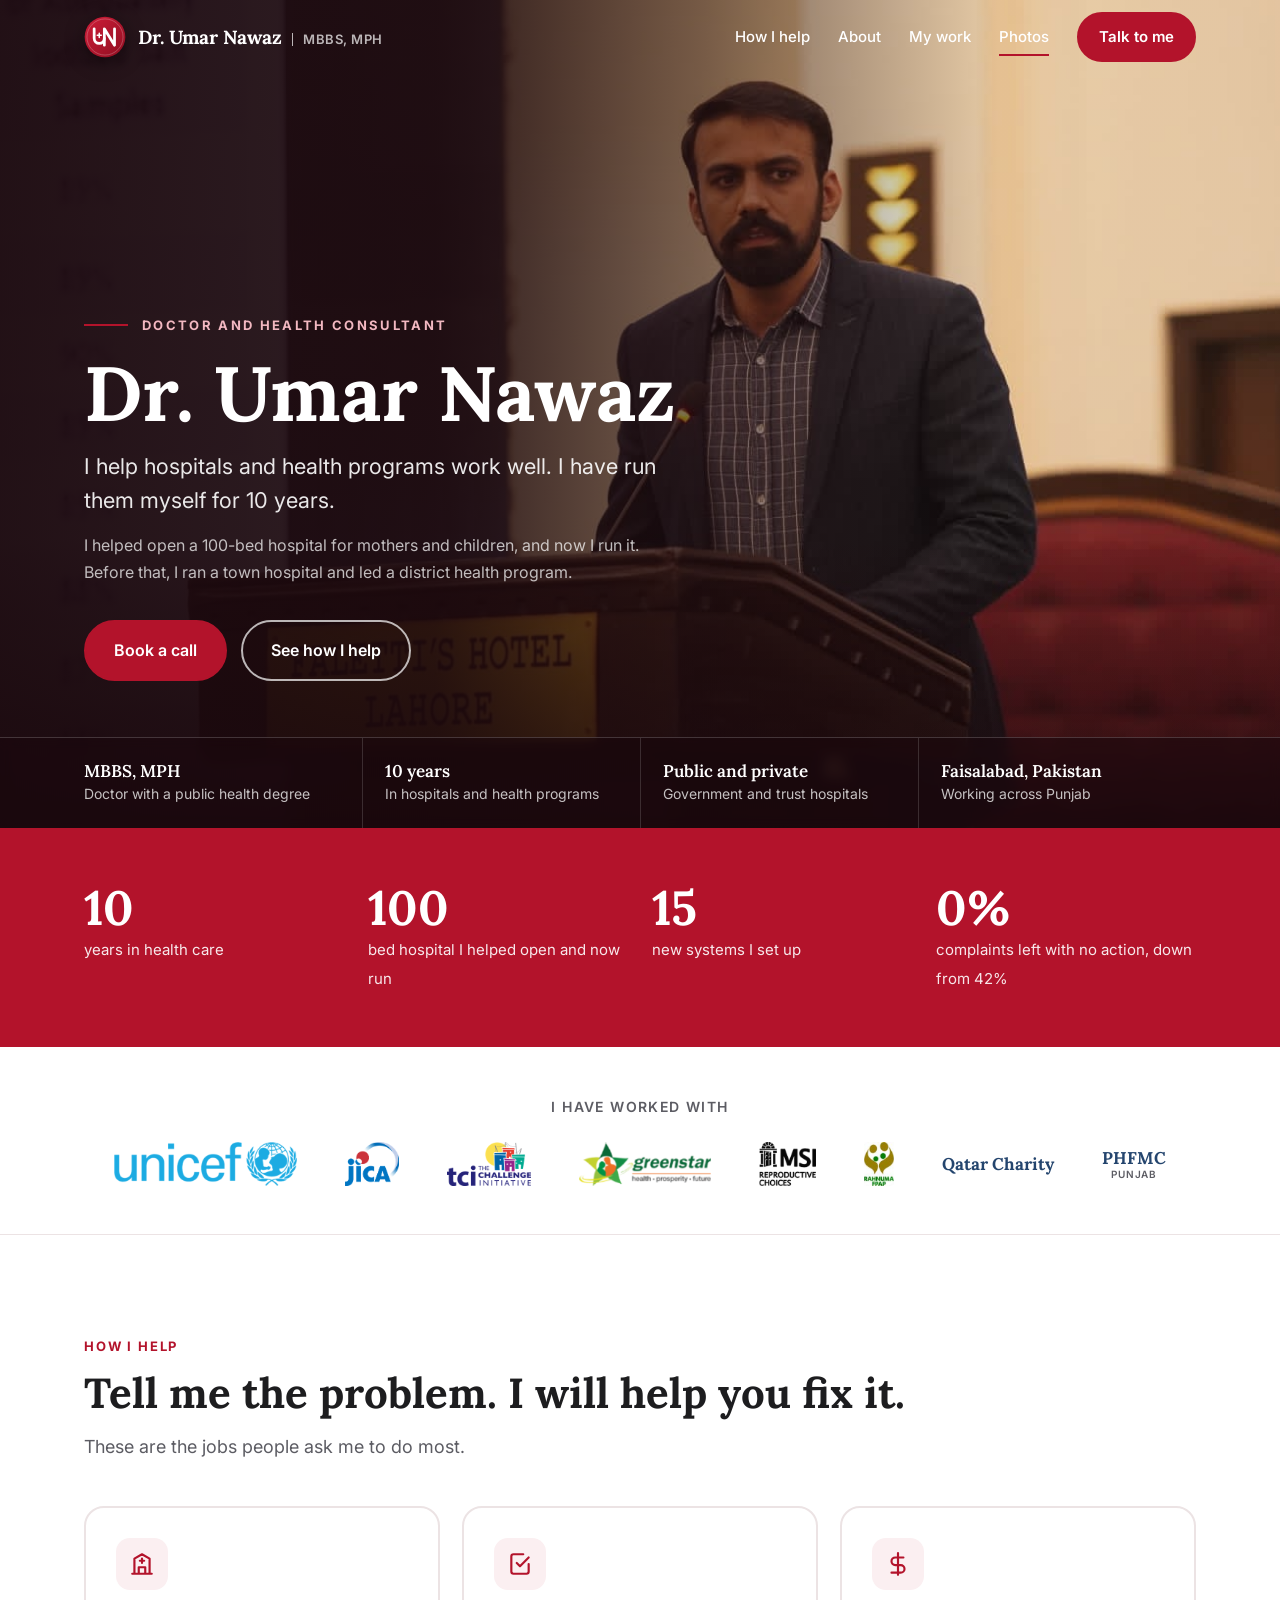
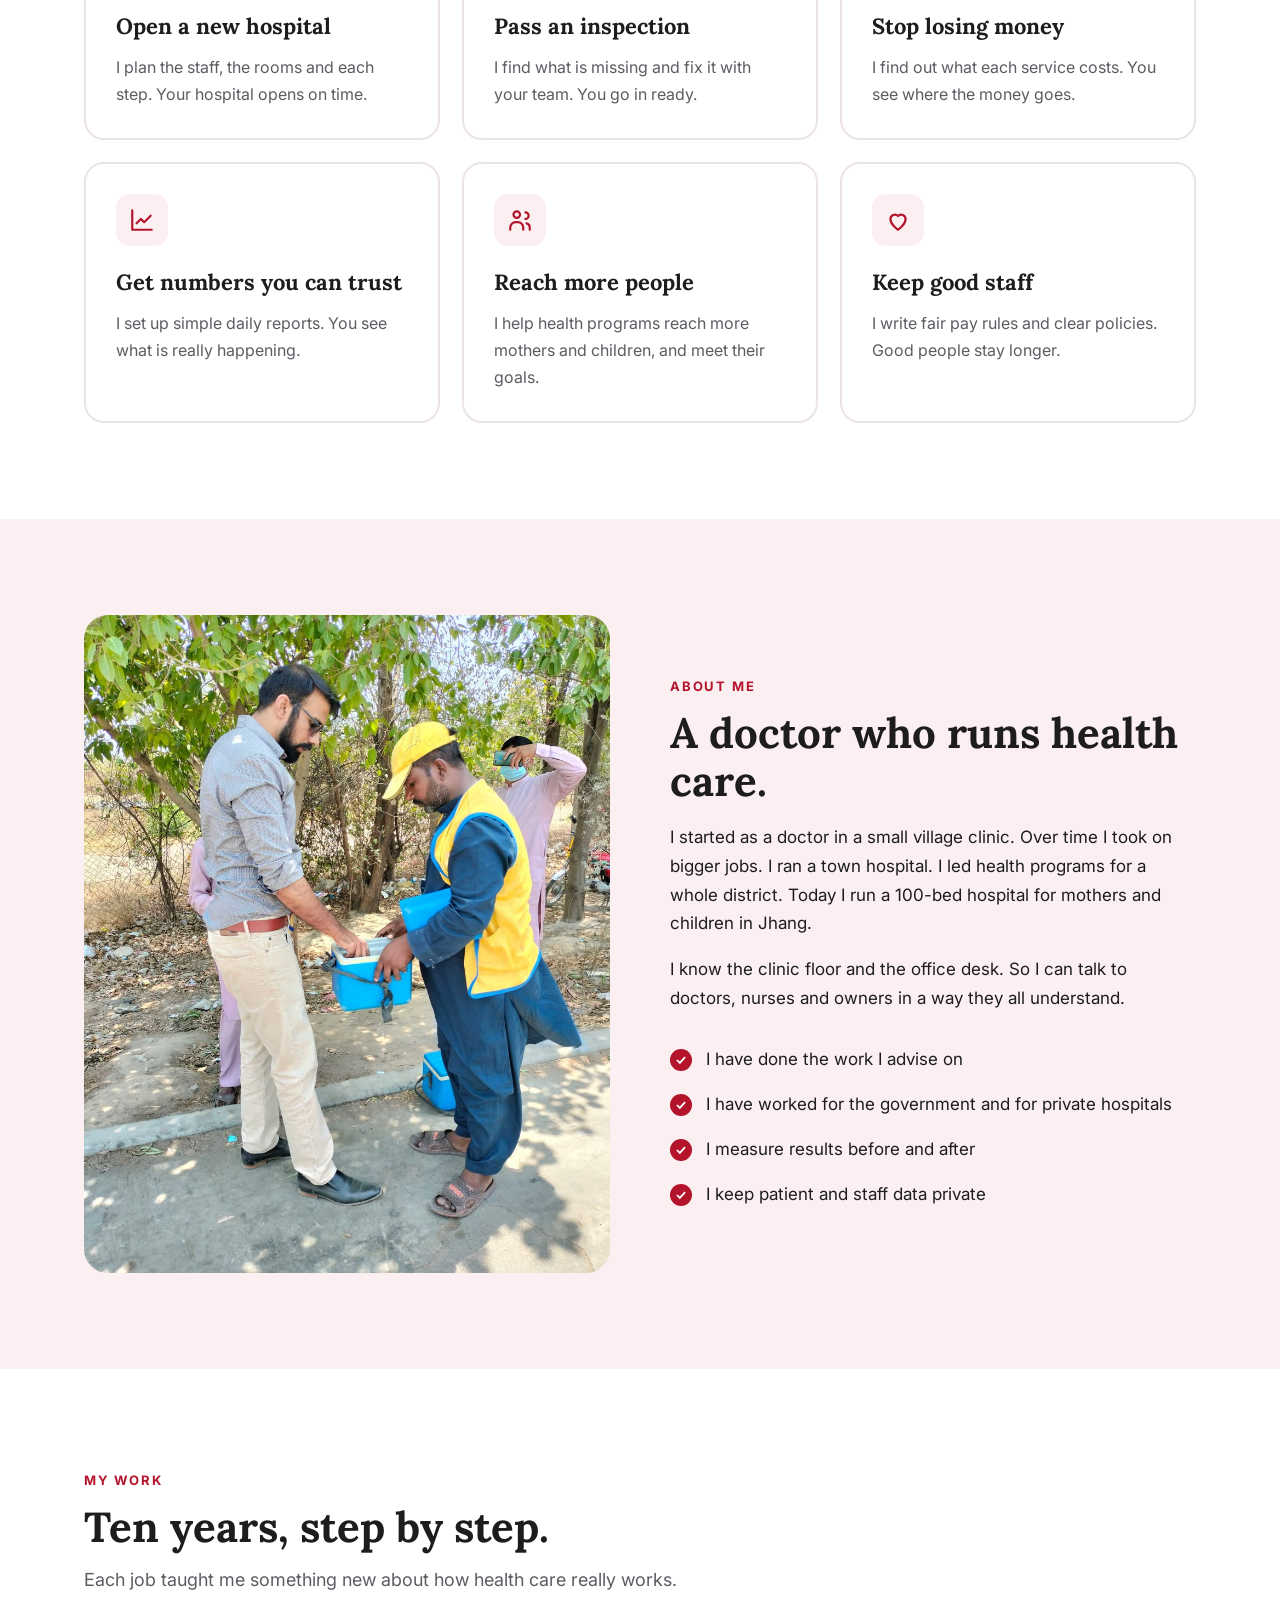
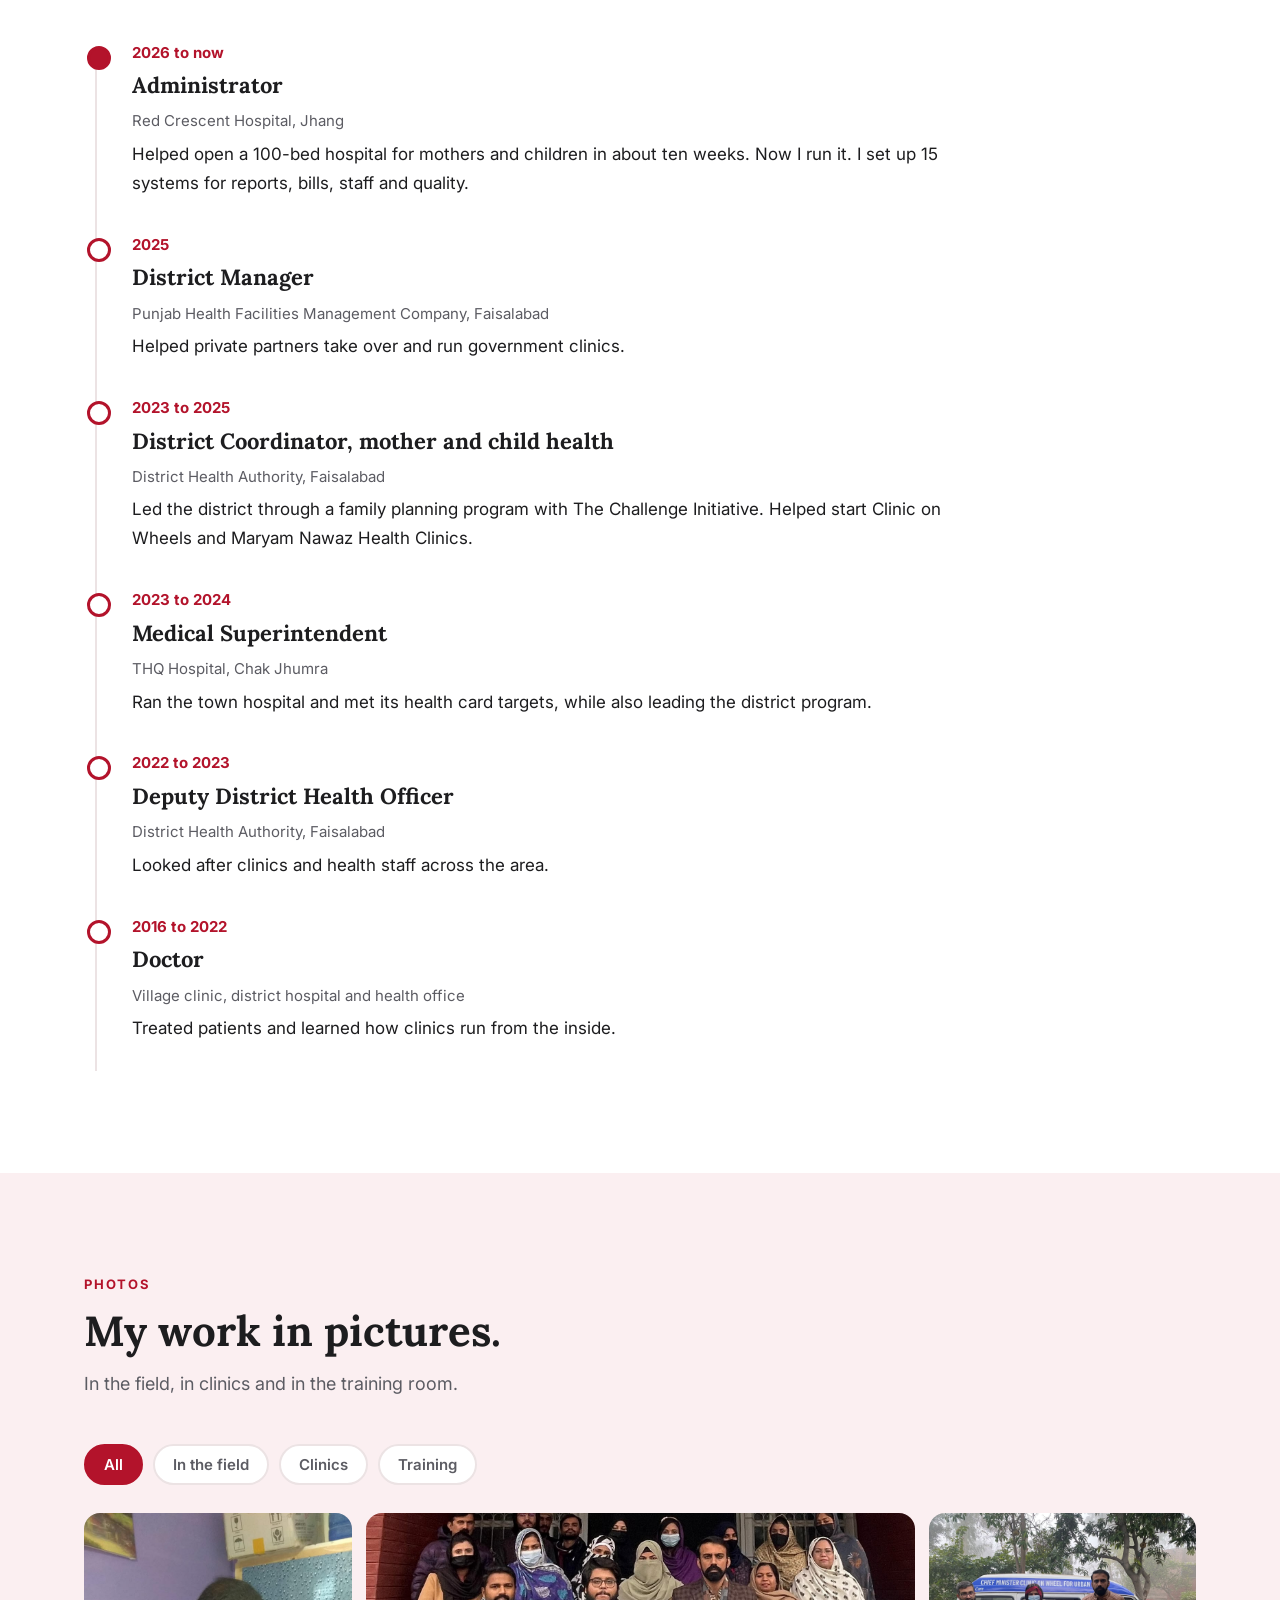
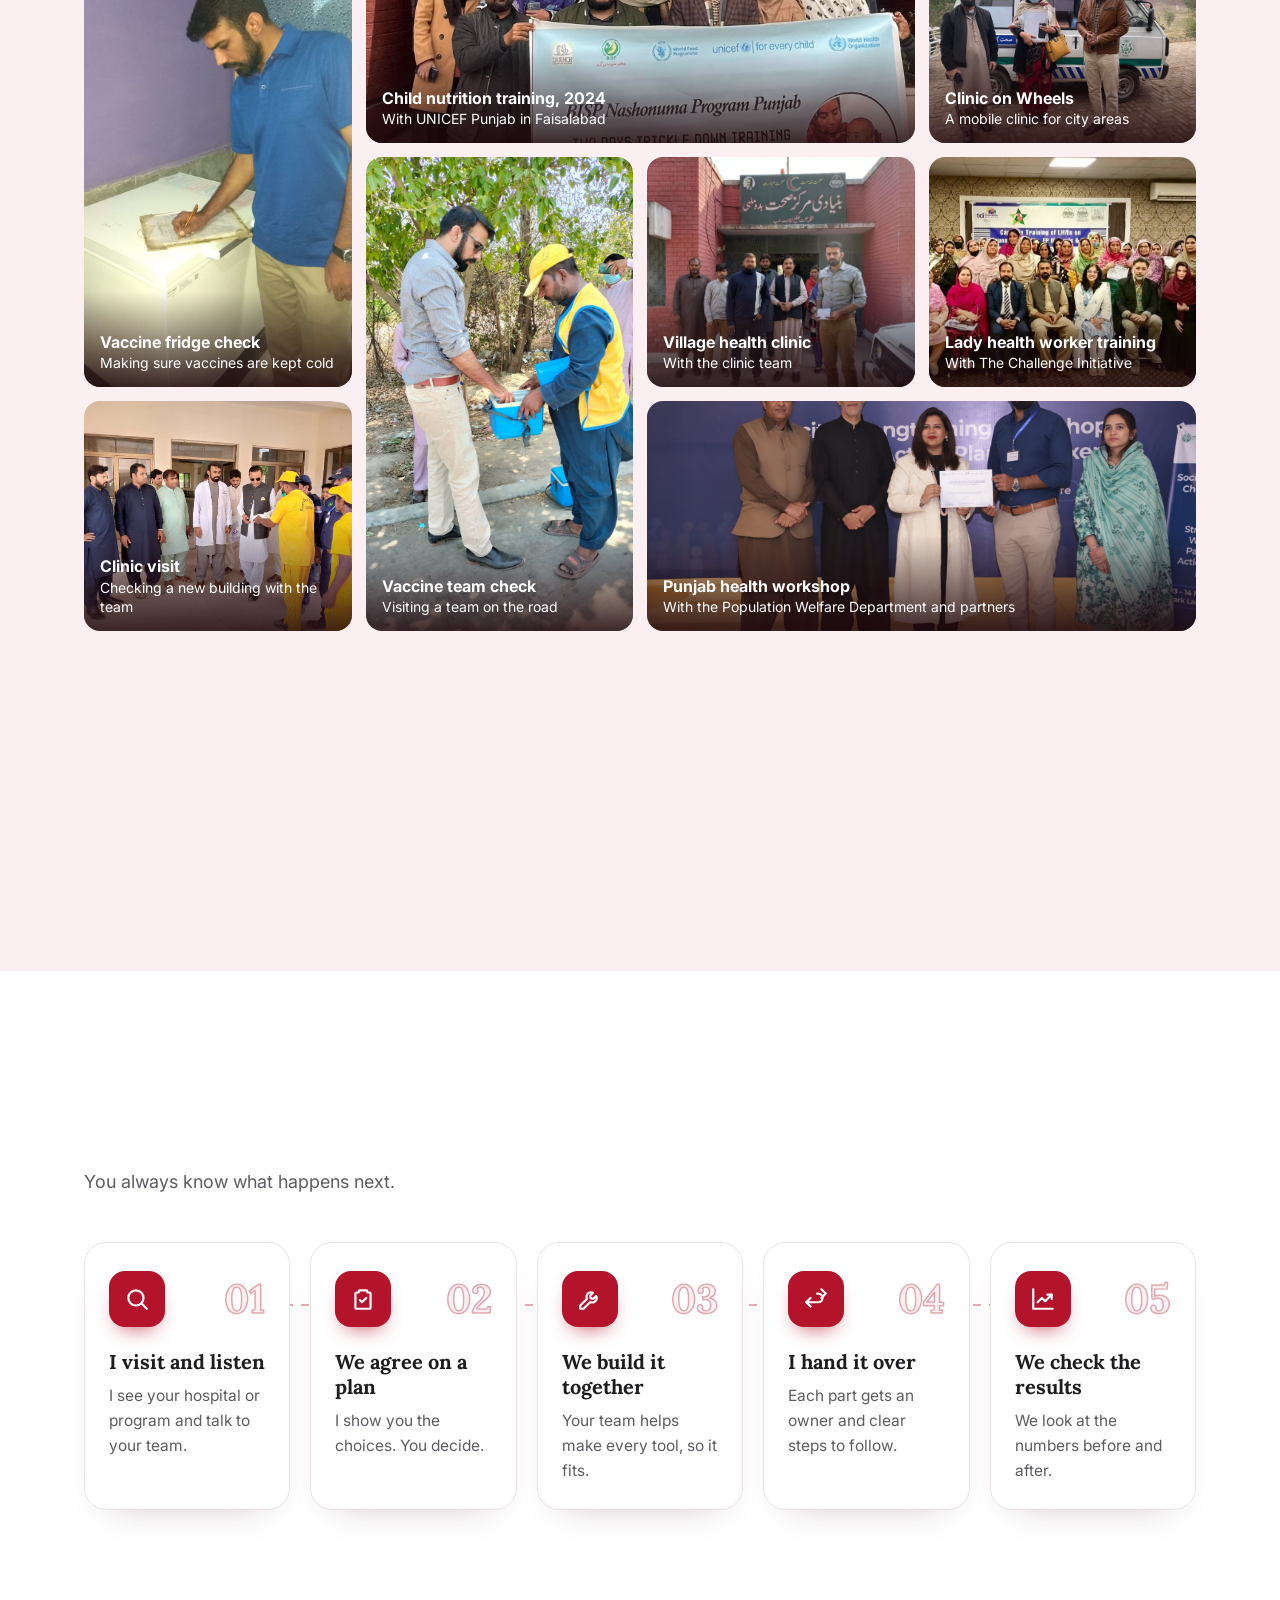
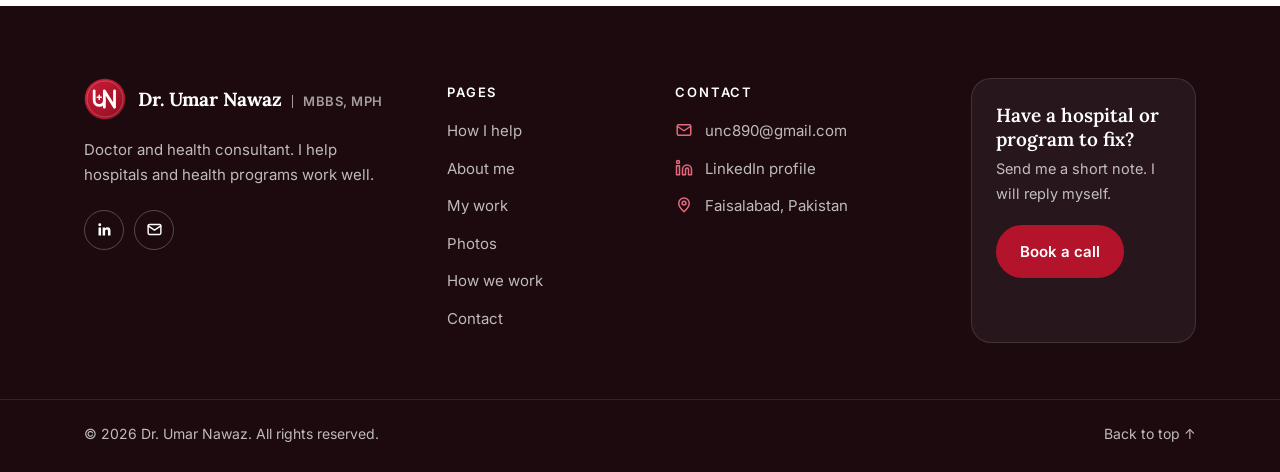
==== commit 0f0e0c36: "Red and white redesign: full-width hero, capsule menu, logo and favicon, original photos, plain-lang" ====
--- a/index.html
+++ b/index.html
@@ -3,444 +3,134 @@
 <head>
 <meta charset="utf-8">
 <meta name="viewport" content="width=device-width, initial-scale=1">
-<title>Dr. Umar Nawaz | Health Systems &amp; Hospital Management Consultant</title>
-<meta name="description" content="Dr. Umar Nawaz, MBBS, MPH — physician and health-systems manager. Hospital commissioning, operations, quality, costing and health-programme delivery for hospitals, trusts, government and development partners.">
-<meta property="og:title" content="Dr. Umar Nawaz | Health Systems & Hospital Management Consultant">
-<meta property="og:description" content="Hospitals and health programmes that run on systems, not daily firefighting.">
-<meta property="og:image" content="img/portrait.jpg">
+<title>Dr. Umar Nawaz | Doctor and Health Consultant</title>
+<meta name="description" content="Dr. Umar Nawaz is a doctor and health manager from Faisalabad, Pakistan. He helps hospitals and health programs work well.">
+<meta property="og:title" content="Dr. Umar Nawaz | Doctor and Health Consultant">
+<meta property="og:description" content="I help hospitals and health programs work well.">
+<meta property="og:image" content="img/photos/portrait.jpg">
+<link rel="icon" href="favicon.svg" type="image/svg+xml">
+<link rel="icon" href="favicon-32.png" type="image/png" sizes="32x32">
+<link rel="alternate icon" href="favicon.ico" sizes="any">
+<link rel="apple-touch-icon" href="apple-touch-icon.png">
+<meta name="theme-color" content="#b3132b">
 <link rel="preconnect" href="https://fonts.googleapis.com">
-<link href="https://fonts.googleapis.com/css2?family=Newsreader:opsz,wght@6..72,400;6..72,500;6..72,600&family=Inter:wght@400;500;600&display=swap" rel="stylesheet">
-<style>
-:root{--paper:#f8f7f4;--white:#fff;--ink:#141b26;--navy:#14223a;--navy-2:#0d1729;--muted:#5b6472;--line:#e3e0d8;--brass:#a8844b;--ease:cubic-bezier(.2,.7,.2,1)}
-*{box-sizing:border-box}
-html{scroll-behavior:smooth}
-body{margin:0;background:var(--paper);color:var(--ink);font:16px/1.7 Inter,system-ui,sans-serif;-webkit-font-smoothing:antialiased}
-a{color:inherit}
-img{display:block;max-width:100%}
-.wrap{max-width:1180px;margin:0 auto;padding:0 24px}
-h1,h2,h3{font-family:Newsreader,Georgia,serif;font-weight:500;color:var(--navy);letter-spacing:-.005em}
-h2{font-size:clamp(30px,3.6vw,42px);line-height:1.15;margin:12px 0 16px}
-p{margin:0 0 16px}
-.label{font-size:12px;font-weight:600;letter-spacing:.16em;text-transform:uppercase;color:var(--brass)}
-.intro{max-width:700px;color:var(--muted);font-size:17px;margin-bottom:48px}
-section{padding:104px 0}
-.white{background:var(--white)}
-
-/* header */
-header.top{position:fixed;inset:0 0 auto 0;z-index:50;transition:background .35s var(--ease),box-shadow .35s var(--ease),height .35s}
-header.top .wrap{display:flex;align-items:center;justify-content:space-between;height:76px;transition:height .35s var(--ease)}
-.name{font-family:Newsreader,Georgia,serif;font-size:22px;font-weight:600;color:#fff;text-decoration:none;transition:color .35s}
-.name span{font:500 12px Inter,sans-serif;letter-spacing:.1em;margin-left:10px;color:rgba(255,255,255,.7);transition:color .35s}
-nav.menu{display:flex;gap:30px;align-items:center}
-nav.menu a{font-size:14px;color:rgba(255,255,255,.82);text-decoration:none;position:relative;transition:color .25s}
-nav.menu a::after{content:"";position:absolute;left:0;bottom:-6px;height:1px;width:100%;background:currentColor;transform:scaleX(0);transform-origin:left;transition:transform .3s var(--ease)}
-nav.menu a:hover::after,nav.menu a.on::after{transform:scaleX(1)}
-nav.menu a.cta{border:1px solid rgba(255,255,255,.55);padding:9px 18px;color:#fff}
-nav.menu a.cta::after{display:none}
-header.top.solid{background:rgba(255,255,255,.96);box-shadow:0 1px 0 var(--line);backdrop-filter:blur(8px)}
-header.top.solid .wrap{height:64px}
-header.top.solid .name{color:var(--navy)}
-header.top.solid .name span{color:var(--muted)}
-header.top.solid nav.menu a{color:var(--muted)}
-header.top.solid nav.menu a:hover,header.top.solid nav.menu a.on{color:var(--navy)}
-header.top.solid nav.menu a.cta{color:#fff;background:var(--navy);border-color:var(--navy)}
-@media(max-width:960px){nav.menu a:not(.cta){display:none}}
-@media(max-width:480px){.name span{display:none}}
-
-/* hero */
-.hero{position:relative;min-height:100vh;display:flex;align-items:center;color:#fff;overflow:hidden;padding:0;background:radial-gradient(circle at 78% 30%,#1f3557 0%,#14223a 45%,#0d1729 100%)}
-.hero .wrap{position:relative;z-index:2;width:100%;padding-top:110px;padding-bottom:64px;display:grid;grid-template-columns:1.15fr .85fr;gap:64px;align-items:center}
-.hero .label{color:#d2b47e}
-.hero h1{color:#fff;font-size:clamp(44px,5.4vw,72px);line-height:1;margin:14px 0 6px}
-.hero .title{font-family:Newsreader,Georgia,serif;font-size:clamp(19px,1.9vw,24px);color:#d9c39a;margin-bottom:22px}
-.hero .promise{font-family:Newsreader,Georgia,serif;font-size:clamp(22px,2.2vw,28px);line-height:1.3;color:#fff;max-width:620px;margin:0 0 16px}
-.hero .lead{font-size:clamp(16px,1.4vw,18px);color:rgba(255,255,255,.78);max-width:620px}
-.hero figure{margin:0;position:relative;justify-self:end;width:100%;max-width:440px}
-.hero figure img{width:100%;aspect-ratio:4/5;object-fit:cover;object-position:50% 15%;box-shadow:0 40px 80px -30px rgba(0,0,0,.6);animation:photoIn 1.4s var(--ease) both .2s}
-.hero figure::before{content:"";position:absolute;inset:18px -18px -18px 18px;border:1px solid rgba(201,164,103,.55);z-index:-1}
-.hero figcaption{position:absolute;left:-28px;bottom:28px;background:#fff;color:var(--navy);padding:14px 20px;font-size:13px;box-shadow:0 20px 40px -20px rgba(0,0,0,.5)}
-.hero figcaption b{display:block;font-family:Newsreader,Georgia,serif;font-size:17px;font-weight:500}
-@keyframes photoIn{from{opacity:0;transform:translateY(24px) scale(.98)}to{opacity:1;transform:none}}
-.hero .stats{grid-template-columns:1fr 1fr;max-width:560px;margin-top:40px}
-.hero .stats div{padding:18px 20px 6px 0}
-.hero .stats b{font-size:clamp(28px,2.6vw,36px)}
-@media(max-width:900px){.hero .wrap{grid-template-columns:1fr;gap:40px;padding-top:96px}.hero figure{justify-self:start;max-width:300px;order:-1}.hero figcaption{left:12px}}
-.actions{display:flex;gap:14px;flex-wrap:wrap;margin-top:36px}
-.btn{display:inline-flex;align-items:center;gap:10px;padding:15px 26px;font-size:15px;font-weight:500;text-decoration:none;border:1px solid var(--navy);transition:background .25s,color .25s,transform .25s var(--ease)}
-.btn:hover{transform:translateY(-2px)}
-.btn .arr{transition:transform .25s var(--ease)}
-.btn:hover .arr{transform:translateX(4px)}
-.btn.gold{background:#c9a467;border-color:#c9a467;color:var(--navy-2)}
-.btn.gold:hover{background:#d8b77d}
-.btn.ghost{border-color:rgba(255,255,255,.5);color:#fff}
-.btn.ghost:hover{background:rgba(255,255,255,.1)}
-.btn.solid{background:var(--navy);color:#fff}
-.stats{display:grid;grid-template-columns:repeat(4,minmax(0,1fr));margin-top:48px;border-top:1px solid rgba(255,255,255,.18)}
-.stats div{padding:22px 20px 0 0}
-.stats b{display:block;font-family:Newsreader,Georgia,serif;font-weight:500;font-size:clamp(30px,3vw,42px);line-height:1.1}
-.stats span{font-size:13.5px;color:rgba(255,255,255,.7)}
-@media(max-width:760px){.stats{grid-template-columns:1fr 1fr}.stats div{padding-bottom:12px}}
-.scrollcue{position:absolute;z-index:2;left:50%;bottom:22px;width:22px;height:36px;border:1px solid rgba(255,255,255,.5);border-radius:12px;transform:translateX(-50%)}
-.scrollcue::after{content:"";position:absolute;left:50%;top:7px;width:2px;height:7px;background:#fff;transform:translateX(-50%);animation:cue 1.8s infinite}
-@keyframes cue{0%{opacity:0;top:6px}40%{opacity:1}100%{opacity:0;top:20px}}
-@media(max-width:760px){.scrollcue{display:none}}
-
-/* hero slider */
-.slider{margin-top:6px;max-width:640px}
-.slide-tabs{display:flex;flex-wrap:wrap;gap:8px;margin-bottom:18px}
-.slide-tabs button{--c:#c9a467;background:transparent;border:1px solid var(--c);color:var(--c);font:500 13px Inter,sans-serif;padding:7px 14px;cursor:pointer;transition:background .3s,color .3s}
-.slide-tabs button:nth-child(2){--c:#5fc1b0}.slide-tabs button:nth-child(3){--c:#e8957a}.slide-tabs button:nth-child(4){--c:#8dbbea}
-.slide-tabs button[aria-selected="true"],.slide-tabs button:hover{background:var(--c);color:#0d1729}
-.slides{position:relative;min-height:236px;border-left:2px solid var(--sc,#c9a467);padding-left:22px;transition:border-color .5s}
-.slide{position:absolute;inset:0 0 auto 22px;opacity:0;transform:translateX(28px);transition:opacity .6s var(--ease),transform .6s var(--ease);pointer-events:none}
-.slide.on{position:relative;inset:auto;opacity:1;transform:none;pointer-events:auto}
-.slide.out{transform:translateX(-28px)}
-.slide .promise{font-family:Newsreader,Georgia,serif;font-size:clamp(22px,2.2vw,28px);line-height:1.3;color:#fff;margin:0 0 14px}
-.slide .lead{font-size:16px;color:rgba(255,255,255,.8);margin:0 0 12px}
-.slide ul.ticks{list-style:none;margin:0;padding:0}
-.slide ul.ticks li{position:relative;padding:5px 0 5px 22px;font-size:15px;color:rgba(255,255,255,.8)}
-.slide ul.ticks li::before{content:"";position:absolute;left:0;top:14px;width:8px;height:8px;background:#e8957a}
-.slide ul.ticks b{color:#fff;font-weight:600}
-.edu{display:grid;gap:14px}
-.edu h4{margin:0 0 2px;font-size:11.5px;letter-spacing:.16em;text-transform:uppercase;color:#8dbbea;font-weight:600}
-.edu p{margin:0;font-size:15.5px;color:rgba(255,255,255,.85)}
-.slide-nav{display:flex;align-items:center;gap:14px;margin-top:18px;position:relative}
-.arrow{width:38px;height:38px;border:1px solid rgba(255,255,255,.35);background:transparent;color:#fff;cursor:pointer;transition:background .25s,border-color .25s}
-.arrow:hover{background:rgba(255,255,255,.12);border-color:#fff}
-.dots{display:flex;gap:8px}
-.dots span{width:8px;height:8px;border-radius:50%;background:rgba(255,255,255,.3);cursor:pointer;transition:background .3s,transform .3s}
-.dots span.on{background:#fff;transform:scale(1.25)}
-.progress{flex:1;height:2px;background:rgba(255,255,255,.14);overflow:hidden}
-.progress i{display:block;height:100%;width:0;background:var(--sc,#c9a467)}
-.progress i.run{animation:prog 7s linear forwards}
-.slider.paused .progress i{animation-play-state:paused}
-@keyframes prog{to{width:100%}}
-@media(max-width:600px){.slides{min-height:330px}}
-
-/* partners marquee */
-.affil{background:var(--white);border-bottom:1px solid var(--line);padding:26px 0;overflow:hidden}
-.affil .row{display:flex;align-items:center;gap:30px}
-.affil .label{color:var(--muted);white-space:nowrap}
-.marquee{overflow:hidden;flex:1;mask-image:linear-gradient(90deg,transparent,#000 8%,#000 92%,transparent)}
-.track{display:flex;gap:56px;width:max-content;animation:slide 32s linear infinite}
-.track{align-items:center}
-.track img{height:46px;width:auto;object-fit:contain}
-.track .wm{font-family:Newsreader,Georgia,serif;font-size:19px;font-weight:600;color:#1d3a5f;white-space:nowrap;line-height:1.1}
-.track .wm small{display:block;font:500 10px Inter,sans-serif;letter-spacing:.12em;color:#5b6472}
-@keyframes slide{to{transform:translateX(-50%)}}
-
-/* situations */
-.sits{display:grid;grid-template-columns:repeat(3,minmax(0,1fr));gap:20px}
-.sit{background:var(--white);border:1px solid var(--line);padding:30px 28px;position:relative;transition:transform .35s var(--ease),box-shadow .35s var(--ease),border-color .35s}
-.sit::before{content:"";position:absolute;left:0;top:0;height:3px;width:100%;background:var(--brass);transform:scaleX(0);transform-origin:left;transition:transform .45s var(--ease)}
-.sit:hover{transform:translateY(-6px);box-shadow:0 22px 44px -26px rgba(20,34,58,.35);border-color:transparent}
-.sit:hover::before{transform:scaleX(1)}
-.sit{--c:#1f7a6d;border-top:3px solid var(--c)}
-.sit:nth-child(2){--c:#b0702a}.sit:nth-child(3){--c:#2d5f9a}.sit:nth-child(4){--c:#8a4f7d}.sit:nth-child(5){--c:#c0573e}.sit:nth-child(6){--c:#4f7a2a}
-.sit::before{background:var(--c)!important}
-.sit .n{font-family:Newsreader,Georgia,serif;color:var(--c);font-size:15px;font-weight:600}
-.sit h3{font-size:21px;line-height:1.3;margin:10px 0 12px}
-.sit p{font-size:15px;color:var(--muted);margin:0}
-@media(max-width:960px){.sits{grid-template-columns:1fr 1fr}}
-@media(max-width:620px){.sits{grid-template-columns:1fr}}
-
-/* tabs */
-.tabs{display:flex;flex-wrap:wrap;gap:12px;position:relative;margin-bottom:40px}
-.tab{--c:#1f7a6d;background:#fff;border:1.5px solid var(--c);color:var(--c);padding:13px 24px;font:600 16px Inter,sans-serif;cursor:pointer;transition:background .3s,color .3s,box-shadow .3s,transform .3s var(--ease)}
-#t2{--c:#b0702a}
-.tab:hover{transform:translateY(-2px);box-shadow:0 10px 22px -14px var(--c)}
-.tab[aria-selected="true"]{background:var(--c);color:#fff}
-.tab:focus-visible{outline:2px solid var(--c);outline-offset:4px}
-.ink{display:none}
-#p1{--c:#1f7a6d}#p2{--c:#b0702a}
-.panel{border-top:3px solid var(--c);padding-top:32px}
-.panel dt{color:var(--c)}
-.panel figure{outline:1.5px solid var(--c);outline-offset:8px}
-.panel{display:none;grid-template-columns:.9fr 1.1fr;gap:56px;align-items:start}
-.panel.show{display:grid;animation:panelIn .55s var(--ease)}
-@keyframes panelIn{from{opacity:0;transform:translateY(14px)}to{opacity:1;transform:none}}
-.panel figure{margin:0;overflow:hidden;position:sticky;top:96px}
-.panel figure img{width:100%;aspect-ratio:4/5;object-fit:cover;transition:transform 1.2s var(--ease)}
-.panel figure:hover img{transform:scale(1.04)}
-.panel .who{font-size:14px;color:var(--muted);margin-bottom:18px}
-.panel dl{margin:0;border-top:1px solid var(--line)}
-.panel dt{font-weight:600;color:var(--navy);padding-top:18px}
-.panel dd{margin:4px 0 0;padding-bottom:18px;border-bottom:1px solid var(--line);color:var(--muted);font-size:15px}
-@media(max-width:860px){.panel{grid-template-columns:1fr;gap:28px}.panel figure{position:static}.panel figure img{aspect-ratio:16/10}}
-
-/* record */
-.record{position:relative;margin-left:8px;border-left:1px solid var(--line)}
-.rec{position:relative;display:grid;grid-template-columns:150px 1fr 1.25fr;gap:32px;padding:28px 0 28px 36px}
-.rec::before{content:"";position:absolute;left:-6px;top:38px;width:11px;height:11px;border-radius:50%;background:var(--white);border:2px solid var(--brass)}
-.rec+.rec{border-top:1px solid var(--line)}
-.rec .yr{font-family:Newsreader,Georgia,serif;font-size:20px;color:var(--brass)}
-.rec h3{font-size:21px;margin:0 0 4px}
-.rec .role{font-size:14px;color:var(--muted)}
-.rec ul{margin:0;padding-left:18px;font-size:15px}
-.rec li{margin-bottom:6px}
-@media(max-width:860px){.rec{grid-template-columns:1fr;gap:8px}}
-
-/* journey gallery */
-.journey{background:var(--navy);color:#dfe4ec}
-.journey h2{color:#fff}.journey .label{color:#d2b47e}.journey .intro{color:#b9c2cf}
-.filters{display:flex;flex-wrap:wrap;gap:10px;margin:-20px 0 34px}
-.filters button{--c:#fff;background:transparent;border:1px solid var(--c);color:var(--c);padding:8px 16px;font:500 14px Inter,sans-serif;cursor:pointer;transition:background .3s,color .3s}
-.filters button.on,.filters button:hover{background:var(--c);color:var(--navy)}
-.gallery{display:grid;grid-template-columns:repeat(4,minmax(0,1fr));grid-auto-rows:220px;grid-auto-flow:dense;gap:14px}
-.g{margin:0;position:relative;overflow:hidden;cursor:zoom-in;background:#0d1729}
-.g.wide{grid-column:span 2}.g.tall{grid-row:span 2}
-.g img{width:100%;height:100%;object-fit:cover;transition:transform 1s var(--ease),filter .6s}
-.g figcaption{position:absolute;inset:auto 0 0 0;padding:44px 16px 14px;font-size:13px;line-height:1.45;color:rgba(255,255,255,.86);background:linear-gradient(transparent,rgba(9,16,30,.92));transform:translateY(38%);opacity:.0;transition:transform .5s var(--ease),opacity .5s}
-.g figcaption b{display:block;font:500 16px Newsreader,Georgia,serif;color:#fff;margin-bottom:2px}
-.g:hover img{transform:scale(1.06)}
-.g:hover figcaption,.g:focus-within figcaption{transform:none;opacity:1}
-.g.hide{display:none}
-@media(hover:none){.g figcaption{transform:none;opacity:1}}
-@media(max-width:900px){.gallery{grid-template-columns:repeat(2,minmax(0,1fr));grid-auto-rows:180px}}
-@media(max-width:520px){.gallery{grid-template-columns:1fr;grid-auto-rows:240px}.g.wide{grid-column:auto}.g.tall{grid-row:span 1}}
-.lightbox{position:fixed;inset:0;z-index:100;background:rgba(6,11,22,.94);display:flex;align-items:center;justify-content:center;opacity:0;pointer-events:none;transition:opacity .35s}
-.lightbox.open{opacity:1;pointer-events:auto}
-.lightbox figure{margin:0;max-width:min(1100px,88vw);text-align:center}
-.lightbox img{max-width:100%;max-height:78vh;margin:0 auto;box-shadow:0 30px 80px rgba(0,0,0,.6)}
-.lightbox figcaption{color:#cfd6e2;font-size:15px;margin-top:14px}
-.lightbox figcaption b{display:block;font:500 20px Newsreader,Georgia,serif;color:#fff}
-.lightbox button{position:absolute;background:transparent;border:1px solid rgba(255,255,255,.35);color:#fff;width:46px;height:46px;font-size:20px;cursor:pointer}
-.lb-x{top:20px;right:20px}.lb-p{left:20px;top:50%}.lb-n{right:20px;top:50%}
-
-/* engagement */
-.split{display:grid;grid-template-columns:1fr 1fr;gap:64px;align-items:center}
-@media(max-width:860px){.split{grid-template-columns:1fr;gap:36px}}
-.split figure{margin:0;overflow:hidden}
-.split figure img{width:100%;aspect-ratio:3/2;object-fit:cover}
-.modes{display:grid;grid-template-columns:1fr 1fr;gap:0;border-top:1px solid var(--navy)}
-.mode{padding:24px 24px 20px 0;border-bottom:1px solid var(--line)}
-.mode:nth-child(even){padding-left:24px;border-left:1px solid var(--line)}
-.mode h3{font-size:20px;margin:0 0 8px}
-.mode p{font-size:15px;color:var(--muted);margin:0}
-@media(max-width:560px){.modes{grid-template-columns:1fr}.mode:nth-child(even){padding-left:0;border-left:0}}
-.steps{display:grid;grid-template-columns:repeat(5,minmax(0,1fr));margin-top:72px;position:relative}
-.steps::before{content:"";position:absolute;top:19px;left:0;right:0;height:1px;background:var(--line)}
-.steps .bar{position:absolute;top:19px;left:0;height:1px;background:var(--brass);width:0;transition:width 1.6s var(--ease)}
-.steps.in .bar{width:100%}
-.step{position:relative;padding-right:22px}
-.step i{display:flex;align-items:center;justify-content:center;width:39px;height:39px;border-radius:50%;background:var(--paper);border:1px solid var(--brass);font:500 15px Newsreader,serif;font-style:normal;color:var(--brass);margin-bottom:16px;position:relative}
-.step b{display:block;color:var(--navy);margin-bottom:4px}
-.step p{font-size:14.5px;color:var(--muted);margin:0}
-@media(max-width:860px){.steps{grid-template-columns:1fr;gap:22px}.steps::before,.steps .bar{display:none}}
-
-/* profile */
-.profile{display:grid;grid-template-columns:1.3fr .7fr;gap:72px;align-items:start}
-.profile figure{margin:0}
-.profile figure img{width:100%;aspect-ratio:4/5;object-fit:cover}
-.profile figcaption{font-size:13px;color:var(--muted);margin-top:10px}
-.profile p{font-size:16.5px}
-.side h4{font-size:12px;font-weight:600;letter-spacing:.16em;text-transform:uppercase;color:var(--brass);margin:0 0 10px}
-.side ul{list-style:none;margin:0 0 28px;padding:0;border-top:1px solid var(--line)}
-.side li{padding:10px 0;border-bottom:1px solid var(--line);font-size:15px}
-.side li span{display:block;font-size:13px;color:var(--muted)}
-@media(max-width:860px){.profile{grid-template-columns:1fr;gap:36px}}
-
-/* enquiries */
-.enq{position:relative;background:var(--navy);color:#dfe4ec;overflow:hidden}
-.enq::before{content:"";position:absolute;inset:0;background:url(img/meeting.jpg) center/cover;opacity:.12}
-.enq .wrap{position:relative}
-.enq h2{color:#fff}
-.enq .label{color:#d2b47e}
-.enq .grid{display:grid;grid-template-columns:1.2fr .8fr;gap:56px;align-items:end}
-@media(max-width:860px){.enq .grid{grid-template-columns:1fr;gap:28px}}
-.enq p{color:#b9c2cf;font-size:17px;max-width:620px}
-.contact div{padding:12px 0;border-bottom:1px solid rgba(255,255,255,.14);font-size:15px;color:#b9c2cf}
-.contact a{color:#fff;text-decoration:none}
-footer{background:var(--navy-2);color:#7f8a9c;font-size:12.5px;padding:26px 0}
-footer .wrap{display:flex;justify-content:space-between;gap:12px;flex-wrap:wrap}
-footer a{color:#7f8a9c}
-
-/* reveal */
-.rv{opacity:0;transform:translateY(26px);transition:opacity .9s var(--ease),transform .9s var(--ease)}
-.rv.in{opacity:1;transform:none}
-.d1{transition-delay:.08s}.d2{transition-delay:.16s}.d3{transition-delay:.24s}.d4{transition-delay:.32s}.d5{transition-delay:.4s}
-.hero .rv{animation:up 1.1s var(--ease) forwards}
-.hero .rv.d1{animation-delay:.12s}.hero .rv.d2{animation-delay:.24s}.hero .rv.d3{animation-delay:.36s}.hero .rv.d4{animation-delay:.5s}
-@keyframes up{to{opacity:1;transform:none}}
-@media (prefers-reduced-motion: reduce){*,*::before,*::after{animation:none!important;transition:none!important}.rv{opacity:1;transform:none}.hero .bg{transform:none}}
-</style>
+<link href="https://fonts.googleapis.com/css2?family=Lora:wght@500;600;700&family=Inter:wght@400;500;600;700&display=swap" rel="stylesheet">
+<link rel="stylesheet" href="css/site.css">
 </head>
 <body>
 
-<header class="top" id="hdr"><div class="wrap">
-  <a class="name" href="#top">Dr. Umar Nawaz<span>MBBS · MPH</span></a>
-  <nav class="menu">
-    <a href="#situations">Situations</a>
-    <a href="#practice">Practice</a>
-    <a href="#record">Record</a>
-    <a href="#journey">Journey</a>
-    <a href="#engage">Engagement</a>
-    <a class="cta" href="#enquiries">Enquiries</a>
+<header id="hdr"><div class="wrap">
+  <a class="logo" href="#top"><img class="mark" src="img/logo.svg" alt="" width="42" height="42"><span><b>Dr. Umar Nawaz</b><small>MBBS, MPH</small></span></a>
+  <nav>
+    <a href="#help">How I help</a>
+    <a href="#about">About</a>
+    <a href="#work">My work</a>
+    <a href="#photos">Photos</a>
+    <a class="btn red" href="contact.html">Talk to me</a>
   </nav>
 </div></header>
 
 <section class="hero" id="top">
-  <div class="wrap">
-  <div class="intro-col">
-    <div class="label rv">MBBS · MPH · Faisalabad, Pakistan</div>
-    <h1 class="rv d1">Dr. Umar Nawaz</h1>
-    <div class="title rv d1">Physician · Health Systems &amp; Hospital Management Consultant</div>
-
-    <div class="slider rv d2" id="slider" aria-roledescription="carousel" aria-label="Profile">
-      <div class="slide-tabs" role="tablist">
-        <button role="tab" aria-selected="true">Introduction</button>
-        <button role="tab" aria-selected="false">Profile</button>
-        <button role="tab" aria-selected="false">Track record</button>
-        <button role="tab" aria-selected="false">Education &amp; expertise</button>
-      </div>
-      <div class="slides">
-        <article class="slide on" aria-roledescription="slide">
-          <p class="promise">Hospitals and health programmes that run on systems, not daily firefighting.</p>
-          <p class="lead">Opening a facility, preparing for inspection, or losing money without knowing where? I have run a tehsil hospital, led district health programmes and opened a 100&#8209;bed trust hospital. I put in place the systems that let your team deliver, so you no longer manage every detail yourself.</p>
-        </article>
-        <article class="slide" aria-roledescription="slide">
-          <p class="lead">A physician who chose management. Over ten years, Dr. Nawaz has worked across almost every level of Punjab's health system: primary care, a district headquarters hospital, district health offices, a tehsil hospital as Medical Superintendent, district coordination of maternal, newborn, child health and nutrition programmes, and the outsourcing of primary health facilities.</p>
-          <p class="lead">Since May 2026 he has administered a 100-bed mother and child hospital run by a charitable trust, from first opening through the systems that now govern its operations, compliance and finances. He takes on demanding assignments and stays with them until the systems run without him.</p>
-        </article>
-        <article class="slide" aria-roledescription="slide">
-          <ul class="ticks">
-            <li><b>Red Crescent Hospital, Jhang</b> — 100-bed trust hospital opened to full services in about ten weeks; 15 management systems introduced.</li>
-            <li><b>District Health Authority Faisalabad</b> — led the district to graduation from The Challenge Initiative for family planning.</li>
-            <li><b>Clinic on Wheels &amp; Maryam Nawaz Health Clinics</b> — supervised the launch in Faisalabad.</li>
-            <li><b>THQ Hospital Chak Jhumra</b> — met universal health insurance targets as Medical Superintendent.</li>
-            <li><b>PHFMC</b> — managed the outsourcing of primary health facilities.</li>
-          </ul>
-        </article>
-        <article class="slide" aria-roledescription="slide">
-          <div class="edu">
-            <div><h4>Education</h4><p>Master of Public Health — Times Institute, Multan</p><p>MBBS — University of Lahore</p></div>
-            <div><h4>Expertise</h4><p>Hospital administration · Health systems strengthening · MNCH, family planning &amp; nutrition · Public–private partnerships · Health insurance programmes</p></div>
-            <div><h4>Languages</h4><p>English · Urdu · Punjabi</p></div>
-          </div>
-        </article>
-      </div>
-      <div class="slide-nav">
-        <button class="arrow" data-dir="-1" aria-label="Previous">←</button>
-        <div class="dots"><span class="on"></span><span></span><span></span><span></span></div>
-        <button class="arrow" data-dir="1" aria-label="Next">→</button>
-        <div class="progress"><i></i></div>
-      </div>
-    </div>
-
-    <div class="actions rv d3">
-      <a class="btn gold" href="#enquiries">Arrange a confidential conversation <span class="arr">→</span></a>
-      <a class="btn ghost" href="https://www.linkedin.com/in/umar-nawaz-a5271912b" target="_blank" rel="noopener">LinkedIn profile</a>
-    </div>
-    <div class="stats rv d4">
-      <div><b data-count="10">10</b><span>years in health-system leadership</span></div>
-      <div><b data-count="100">100</b><span>bed hospital opened and systematised</span></div>
-      <div><b data-count="15">15</b><span>management systems introduced</span></div>
-      <div><b>42% → <span data-count="0" style="font:inherit;color:inherit">0</span>%</b><span>complaints left without action</span></div>
-    </div>
-  </div>
-  <figure>
-    <img src="img/portrait.jpg" alt="Dr. Umar Nawaz presenting at Faletti's Hotel, Lahore" width="675" height="844">
-  </figure>
-  </div>
-  <a class="scrollcue" href="#situations" aria-label="Scroll down"></a>
+  <div class="bg" role="img" aria-label="Dr. Umar Nawaz giving a talk in Lahore"></div>
+  <div class="wrap"><div class="copy">
+    <div class="eyebrow">Doctor and health consultant</div>
+    <h1>Dr. Umar Nawaz</h1>
+    <p class="lead">I help hospitals and health programs work well. I have run them myself for 10 years.</p>
+    <p class="note">I helped open a 100-bed hospital for mothers and children, and now I run it. Before that, I ran a town hospital and led a district health program.</p>
+    <div class="actions">
+      <a class="btn red" href="contact.html">Book a call</a>
+      <a class="btn line" href="#help">See how I help</a>
+    </div>
+  </div></div>
+  <div class="creds"><div class="wrap">
+    <div><b>MBBS, MPH</b>Doctor with a public health degree</div>
+    <div><b>10 years</b>In hospitals and health programs</div>
+    <div><b>Public and private</b>Government and trust hospitals</div>
+    <div><b>Faisalabad, Pakistan</b>Working across Punjab</div>
+  </div></div>
 </section>
 
-<div class="affil"><div class="wrap row">
-  <span class="label">Worked alongside</span>
-  <div class="marquee"><div class="track" id="track">
-    <img src="img/logos/unicef.png" alt="UNICEF"><img src="img/logos/jica.png" alt="JICA"><span class="wm">Qatar Charity</span><img src="img/logos/tci.png" alt="The Challenge Initiative"><img src="img/logos/greenstar.png" alt="Greenstar"><img src="img/logos/msi.png" alt="MSI Reproductive Choices (Marie Stopes)"><img src="img/logos/rahnuma.png" alt="Rahnuma FPAP"><span class="wm">PHFMC<small>PUNJAB HEALTH FACILITIES MANAGEMENT CO.</small></span>
-  </div></div>
+<div class="band"><div class="wrap">
+  <div class="rv"><b data-count="10">10</b><span>years in health care</span></div>
+  <div class="rv d1"><b data-count="100">100</b><span>bed hospital I helped open and now run</span></div>
+  <div class="rv d2"><b data-count="15">15</b><span>new systems I set up</span></div>
+  <div class="rv d3"><b>0%</b><span>complaints left with no action, down from 42%</span></div>
 </div></div>
 
-<section id="situations"><div class="wrap">
-  <div class="label rv">When clients call</div>
-  <h2 class="rv d1">Situations I am asked to resolve.</h2>
-  <p class="intro rv d2">Most assignments begin with one of these. Each has a practical way through.</p>
-  <div class="sits">
-    <div class="sit rv"><div class="n">01</div><h3>A new facility must open, but systems and staff are not ready.</h3><p>A phased opening plan, rosters, SOPs and day-one reporting — so you start serving patients and earning on schedule, not paying salaries for empty wards.</p></div>
-    <div class="sit rv d1"><div class="n">02</div><h3>An inspection or licence renewal is due.</h3><p>A gap assessment against PHC/MSDS standards, a committee with clear owners and a dated workplan — so you walk into the inspection with evidence, not promises.</p></div>
-    <div class="sit rv d2"><div class="n">03</div><h3>Revenue does not cover costs, and no one can say why.</h3><p>Cost per patient and per service, package prices checked against real costs — so you see which services lose money and set recovery targets the board can track.</p></div>
-    <div class="sit rv"><div class="n">04</div><h3>The board receives figures nobody trusts.</h3><p>One daily record, cross-checked against billing, cash and registers — so decisions rest on numbers that hold up when questioned.</p></div>
-    <div class="sit rv d1"><div class="n">05</div><h3>Programme targets are slipping.</h3><p>District supervision, data and accountability rebuilt around the indicators that count — so funders see progress, not explanations.</p></div>
-    <div class="sit rv d2"><div class="n">06</div><h3>Staff costs and disputes keep rising.</h3><p>Merit-based pay, clear attendance rules and an HR policy staff understand — so you keep skilled people and spend payroll where it earns its keep.</p></div>
-  </div>
-</div></section>
-
-<section class="white" id="practice"><div class="wrap">
-  <div class="label rv">Practice</div>
-  <h2 class="rv d1">Two levels of the health system, one practice.</h2>
-  <p class="intro rv d2">Whether you run one hospital or a district programme, the work joins up: facility operations on one side, programme delivery on the other. Few advisers have managed both.</p>
-  <div class="tabs rv d3" role="tablist">
-    <button class="tab" role="tab" aria-selected="true" aria-controls="p1" id="t1">Health facilities</button>
-    <button class="tab" role="tab" aria-selected="false" aria-controls="p2" id="t2">Programmes &amp; field operations</button>
-    <span class="ink"></span>
-  </div>
-  <div class="panel show" id="p1" role="tabpanel" aria-labelledby="t1">
-    <figure><img src="img/facility.jpg" alt="Dr. Umar Nawaz inspecting a health facility with management and support teams" loading="lazy"></figure>
-    <div>
-      <div class="who">For hospitals, trust and private facilities, and outsourced public facilities.</div>
-      <dl>
-        <dt>Planning and commissioning</dt><dd>Service mix, staffing and equipment plans, phased opening and licensing — so the facility opens on time and on budget.</dd>
-        <dt>Operations and management systems</dt><dd>Reporting, dashboards, billing and revenue controls, pharmacy and stores — so managers see problems the day they start.</dd>
-        <dt>Quality, licensing and patient safety</dt><dd>PHC/MSDS readiness, infection prevention, complaints and incident systems, clinical audit — so standards are met and can be shown.</dd>
-        <dt>Finance and costing</dt><dd>Cost per patient and per service, tariff review, board reporting — so pricing and subsidy decisions rest on real costs.</dd>
-        <dt>Workforce</dt><dd>Organisation design, merit-based pay, HR policy, attendance and payroll — so good staff stay and payroll stays in control.</dd>
-        <dt>Turnaround and interim leadership</dt><dd>Rapid diagnostic, recovery plan and hands-on administration — so a struggling service stabilises quickly.</dd>
-      </dl>
-    </div>
-  </div>
-  <div class="panel" id="p2" role="tabpanel" aria-labelledby="t2">
-    <figure><img src="img/programmes.jpg" alt="Dr. Umar Nawaz monitoring a vaccination team in the field" loading="lazy"></figure>
-    <div>
-      <div class="who">For government departments, development partners and NGOs.</div>
-      <dl>
-        <dt>Maternal, newborn and child health</dt><dd>Family planning, immunisation and nutrition programmes — run to the indicators funders measure.</dd>
-        <dt>Public–private partnerships</dt><dd>Outsourcing of primary health facilities, contract management and oversight — so outsourced services deliver what was paid for.</dd>
-        <dt>Health insurance programmes</dt><dd>Facility performance against universal health insurance targets — so enrolled patients are served and claims are earned.</dd>
-        <dt>District health management</dt><dd>Supervision systems, surveillance and service-delivery targets — so district teams know where they stand each month.</dd>
-        <dt>Mobile and community services</dt><dd>Design and launch of outreach and community clinic models — so services reach people who do not reach facilities.</dd>
-        <dt>Monitoring and assessment</dt><dd>Data systems, baseline and progress assessments, partner reporting — so results can be evidenced.</dd>
-      </dl>
-    </div>
-  </div>
-</div></section>
-
-<section id="record"><div class="wrap">
-  <div class="label rv">Record of delivery</div>
-  <h2 class="rv d1">Roles held. Results achieved.</h2>
-  <p class="intro rv d2">Public and private health systems in Punjab, Pakistan.</p>
-  <div class="record">
-    <div class="rec rv"><div class="yr">2026 –</div><div><h3>Private trust hospital, 100 beds</h3><div class="role">Administrator · Red Crescent Hospital, Jhang</div></div><ul><li>Phased opening from outpatients to full gynaecology, paediatric, ICU and NICU services in about ten weeks.</li><li>Fifteen management systems introduced across reporting, billing, HR, quality and finance.</li><li>Complaints left without departmental action reduced from 42% to none.</li><li>PHC/MSDS compliance programme structured across ten functional areas.</li></ul></div>
-    <div class="rec rv"><div class="yr">2025</div><div><h3>Primary health facility outsourcing</h3><div class="role">District Manager · Punjab Health Facilities Management Company</div></div><ul><li>Managed the outsourcing of primary health facilities in Faisalabad district.</li></ul></div>
-    <div class="rec rv"><div class="yr">2023 – 2025</div><div><h3>District MNCH &amp; nutrition programme</h3><div class="role">District Coordinator, IRMNCH · District Health Authority Faisalabad</div></div><ul><li>Led the district to graduation from The Challenge Initiative for family planning.</li><li>Supervised the launch of Clinic on Wheels and Maryam Nawaz Health Clinics.</li></ul></div>
-    <div class="rec rv"><div class="yr">2023 – 2024</div><div><h3>Tehsil headquarters hospital</h3><div class="role">Medical Superintendent · THQ Hospital Chak Jhumra</div></div><ul><li>Met universal health insurance targets.</li><li>Held concurrently with the district programme role for sixteen months.</li></ul></div>
-    <div class="rec rv"><div class="yr">2017 – 2023</div><div><h3>District and facility posts</h3><div class="role">Deputy District Health Officer · Medical Officer, DHQ and primary care</div></div><ul><li>District health administration, surveillance coordination and service delivery from Basic Health Unit to teaching hospital.</li></ul></div>
-  </div>
-</div></section>
-
-<section class="journey" id="journey"><div class="wrap">
-  <div class="label rv">Journey</div>
-  <h2 class="rv d1">In the field, in facilities, in the training room.</h2>
-  <p class="intro rv d2">A decade of work across Punjab's health system — from cold-chain checks and vaccination teams to district reviews, partner workshops and public health camps.</p>
-  <div class="filters rv d2" role="tablist">
+<div class="logos"><div class="wrap">
+  <p class="rv">I have worked with</p>
+  <div class="logo-row rv d1">
+    <img src="img/logos/unicef.png" alt="UNICEF"><img src="img/logos/jica.png" alt="JICA"><img src="img/logos/tci.png" alt="The Challenge Initiative"><img src="img/logos/greenstar.png" alt="Greenstar"><img src="img/logos/msi.png" alt="MSI Reproductive Choices"><img src="img/logos/rahnuma.png" alt="Rahnuma FPAP">
+    <span class="wm">Qatar Charity</span><span class="wm">PHFMC<small>PUNJAB</small></span>
+  </div>
+</div></div>
+
+<section id="help"><div class="wrap">
+  <span class="kicker rv">How I help</span>
+  <h2 class="rv d1">Tell me the problem. I will help you fix it.</h2>
+  <p class="sub rv d2">These are the jobs people ask me to do most.</p>
+  <div class="cards">
+    <div class="card rv"><div class="icon"><svg viewBox="0 0 24 24"><path d="M3 21h18M5 21V7l7-4 7 4v14M9 21v-6h6v6M12 7v4M10 9h4"/></svg></div><h3>Open a new hospital</h3><p>I plan the staff, the rooms and each step. Your hospital opens on time.</p></div>
+    <div class="card rv d1"><div class="icon"><svg viewBox="0 0 24 24"><path d="M9 11l3 3 8-8M20 12v7a2 2 0 0 1-2 2H6a2 2 0 0 1-2-2V5a2 2 0 0 1 2-2h9"/></svg></div><h3>Pass an inspection</h3><p>I find what is missing and fix it with your team. You go in ready.</p></div>
+    <div class="card rv d2"><div class="icon"><svg viewBox="0 0 24 24"><path d="M12 2v20M17 6H9.5a3.5 3.5 0 0 0 0 7h5a3.5 3.5 0 0 1 0 7H6"/></svg></div><h3>Stop losing money</h3><p>I find out what each service costs. You see where the money goes.</p></div>
+    <div class="card rv"><div class="icon"><svg viewBox="0 0 24 24"><path d="M3 3v18h18M7 15l4-4 3 3 6-6"/></svg></div><h3>Get numbers you can trust</h3><p>I set up simple daily reports. You see what is really happening.</p></div>
+    <div class="card rv d1"><div class="icon"><svg viewBox="0 0 24 24"><circle cx="9" cy="7" r="3"/><path d="M3 21v-2a5 5 0 0 1 5-5h2a5 5 0 0 1 5 5v2M17 11a3 3 0 1 0 0-6M21 21v-2a4 4 0 0 0-3-3.9"/></svg></div><h3>Reach more people</h3><p>I help health programs reach more mothers and children, and meet their goals.</p></div>
+    <div class="card rv d2"><div class="icon"><svg viewBox="0 0 24 24"><path d="M12 21s-7-4.5-7-10a4 4 0 0 1 7-2.6A4 4 0 0 1 19 11c0 5.5-7 10-7 10z"/></svg></div><h3>Keep good staff</h3><p>I write fair pay rules and clear policies. Good people stay longer.</p></div>
+  </div>
+</div></section>
+
+<section class="soft" id="about"><div class="wrap split">
+  <img class="rv" src="img/photos/vaccination.jpg" alt="Dr. Umar Nawaz checking a vaccine box in the field" loading="lazy" style="aspect-ratio:4/5">
+  <div class="rv d1">
+    <span class="kicker">About me</span>
+    <h2>A doctor who runs health care.</h2>
+    <p>I started as a doctor in a small village clinic. Over time I took on bigger jobs. I ran a town hospital. I led health programs for a whole district. Today I run a 100-bed hospital for mothers and children in Jhang.</p>
+    <p>I know the clinic floor and the office desk. So I can talk to doctors, nurses and owners in a way they all understand.</p>
+    <ul class="checks">
+      <li>I have done the work I advise on</li>
+      <li>I have worked for the government and for private hospitals</li>
+      <li>I measure results before and after</li>
+      <li>I keep patient and staff data private</li>
+    </ul>
+  </div>
+</div></section>
+
+<section id="work"><div class="wrap">
+  <span class="kicker rv">My work</span>
+  <h2 class="rv d1">Ten years, step by step.</h2>
+  <p class="sub rv d2">Each job taught me something new about how health care really works.</p>
+  <div class="timeline">
+    <div class="step-t now rv"><div class="yr">2026 to now</div><h3>Administrator</h3><div class="where">Red Crescent Hospital, Jhang</div><p>Helped open a 100-bed hospital for mothers and children in about ten weeks. Now I run it. I set up 15 systems for reports, bills, staff and quality.</p></div>
+    <div class="step-t rv"><div class="yr">2025</div><h3>District Manager</h3><div class="where">Punjab Health Facilities Management Company, Faisalabad</div><p>Helped private partners take over and run government clinics.</p></div>
+    <div class="step-t rv"><div class="yr">2023 to 2025</div><h3>District Coordinator, mother and child health</h3><div class="where">District Health Authority, Faisalabad</div><p>Led the district through a family planning program with The Challenge Initiative. Helped start Clinic on Wheels and Maryam Nawaz Health Clinics.</p></div>
+    <div class="step-t rv"><div class="yr">2023 to 2024</div><h3>Medical Superintendent</h3><div class="where">THQ Hospital, Chak Jhumra</div><p>Ran the town hospital and met its health card targets, while also leading the district program.</p></div>
+    <div class="step-t rv"><div class="yr">2022 to 2023</div><h3>Deputy District Health Officer</h3><div class="where">District Health Authority, Faisalabad</div><p>Looked after clinics and health staff across the area.</p></div>
+    <div class="step-t rv"><div class="yr">2016 to 2022</div><h3>Doctor</h3><div class="where">Village clinic, district hospital and health office</div><p>Treated patients and learned how clinics run from the inside.</p></div>
+  </div>
+</div></section>
+
+<section class="soft" id="photos"><div class="wrap">
+  <span class="kicker rv">Photos</span>
+  <h2 class="rv d1">My work in pictures.</h2>
+  <p class="sub rv d2">In the field, in clinics and in the training room.</p>
+  <div class="filters rv d2">
     <button class="on" data-f="all">All</button>
-    <button data-f="field" style="--c:#5fc1b0">Field &amp; immunisation</button>
-    <button data-f="facility" style="--c:#c9a467">Facilities</button>
-    <button data-f="training" style="--c:#8dbbea">Training &amp; partners</button>
-    <button data-f="outreach" style="--c:#e8957a">Outreach</button>
+    <button data-f="field">In the field</button>
+    <button data-f="clinic">Clinics</button>
+    <button data-f="training">Training</button>
   </div>
   <div class="gallery">
-    <figure class="g rv tall" data-cat="field"><img src="img/journey/cold-chain.jpg" alt="" loading="lazy"><figcaption><b>Cold-chain inspection</b>Checking vaccine storage and records at a health facility.</figcaption></figure>
-    <figure class="g rv d1 wide" data-cat="training"><img src="img/journey/nashonuma.jpg" alt="" loading="lazy"><figcaption><b>BISP Nashonuma Programme, January 2024</b>Trickle-down training for facilitation staff, organised by the IRMNCH &amp; Nutrition Programme Faisalabad with UNICEF Punjab.</figcaption></figure>
-    <figure class="g rv d2" data-cat="outreach"><img src="img/journey/clinic-on-wheels.jpg" alt="" loading="lazy"><figcaption><b>Clinic on Wheels</b>Chief Minister's mobile clinic for urban areas — launch supervision, Faisalabad.</figcaption></figure>
-    <figure class="g rv tall" data-cat="field"><img src="img/journey/vaccination.jpg" alt="" loading="lazy"><figcaption><b>Field monitoring</b>Checking a vaccination team's carrier and cold box during a campaign.</figcaption></figure>
-    <figure class="g rv d1" data-cat="facility"><img src="img/journey/bhu-team.jpg" alt="" loading="lazy"><figcaption><b>Basic Health Unit</b>With a primary care facility team during a supervisory visit.</figcaption></figure>
-    <figure class="g rv d2" data-cat="training"><img src="img/journey/lhw-training.jpg" alt="" loading="lazy"><figcaption><b>Lady Health Worker training</b>Family planning capacity building with The Challenge Initiative.</figcaption></figure>
-    <figure class="g rv wide" data-cat="training"><img src="img/journey/sbcc.jpg" alt="" loading="lazy"><figcaption><b>Social and Behaviour Change Strategy for Punjab</b>Workshop with the Population Welfare Department, Pathfinder and the Gates Foundation.</figcaption></figure>
-    <figure class="g rv d1" data-cat="facility"><img src="img/journey/facility-inspection.jpg" alt="" loading="lazy"><figcaption><b>Facility inspection</b>Walking a facility with management and support-service teams.</figcaption></figure>
-    <figure class="g rv d2" data-cat="outreach"><img src="img/journey/health-mela.jpg" alt="" loading="lazy"><figcaption><b>Free Model Health Mela</b>Public health camp with district officials and partners.</figcaption></figure>
-    <figure class="g rv" data-cat="training"><img src="img/journey/presenting.jpg" alt="" loading="lazy"><figcaption><b>Training session</b>Presenting to district health staff.</figcaption></figure>
-    <figure class="g rv d1 wide" data-cat="training"><img src="img/journey/review-meeting.jpg" alt="" loading="lazy"><figcaption><b>District review meeting</b>Integrated services review with programme managers and partners.</figcaption></figure>
+    <figure class="g tall rv" data-cat="clinic"><img src="img/photos/cold-chain.jpg" alt="" loading="lazy"><figcaption><b>Vaccine fridge check</b>Making sure vaccines are kept cold</figcaption></figure>
+    <figure class="g wide rv d1" data-cat="training"><img src="img/photos/nashonuma.jpg" alt="" loading="lazy"><figcaption><b>Child nutrition training, 2024</b>With UNICEF Punjab in Faisalabad</figcaption></figure>
+    <figure class="g rv d2" data-cat="field"><img src="img/photos/clinic-on-wheels.jpg" alt="" loading="lazy"><figcaption><b>Clinic on Wheels</b>A mobile clinic for city areas</figcaption></figure>
+    <figure class="g tall rv" data-cat="field"><img src="img/photos/vaccination.jpg" alt="" loading="lazy"><figcaption><b>Vaccine team check</b>Visiting a team on the road</figcaption></figure>
+    <figure class="g rv d1" data-cat="clinic"><img src="img/photos/bhu-team.jpg" alt="" loading="lazy"><figcaption><b>Village health clinic</b>With the clinic team</figcaption></figure>
+    <figure class="g rv d2" data-cat="training"><img src="img/photos/lhw-training.jpg" alt="" loading="lazy"><figcaption><b>Lady health worker training</b>With The Challenge Initiative</figcaption></figure>
+    <figure class="g wide rv" data-cat="training"><img src="img/photos/sbcc.jpg" alt="" loading="lazy"><figcaption><b>Punjab health workshop</b>With the Population Welfare Department and partners</figcaption></figure>
+    <figure class="g rv d1" data-cat="clinic"><img src="img/photos/facility-visit.jpg" alt="" loading="lazy"><figcaption><b>Clinic visit</b>Checking a new building with the team</figcaption></figure>
+    <figure class="g rv d2" data-cat="field"><img src="img/photos/health-mela.jpg" alt="" loading="lazy"><figcaption><b>Free health camp</b>Care for the public, free of cost</figcaption></figure>
+    <figure class="g rv" data-cat="training"><img src="img/photos/presenting.jpg" alt="" loading="lazy"><figcaption><b>Teaching health staff</b>A district training session</figcaption></figure>
+    <figure class="g wide rv d1" data-cat="training"><img src="img/photos/review-meeting.jpg" alt="" loading="lazy"><figcaption><b>District review meeting</b>Checking progress with partners</figcaption></figure>
   </div>
 </div></section>
 
@@ -451,149 +141,93 @@
   <button class="lb-n" aria-label="Next">→</button>
 </div>
 
-<section class="white" id="engage"><div class="wrap">
-  <div class="split">
+<section id="how"><div class="wrap">
+  <span class="kicker rv">How we work together</span>
+  <h2 class="rv d1">Five simple steps.</h2>
+  <p class="sub rv d2">You always know what happens next.</p>
+  <div class="steps">
+    <div class="st rv"><div class="top"><span class="ic"><svg viewBox="0 0 24 24"><circle cx="11" cy="11" r="7"/><path d="M21 21l-4.3-4.3"/></svg></span><span class="num"></span></div><h3>I visit and listen</h3><p>I see your hospital or program and talk to your team.</p></div>
+    <div class="st rv d1"><div class="top"><span class="ic"><svg viewBox="0 0 24 24"><path d="M9 4h6a1 1 0 0 1 1 1v1h2a1 1 0 0 1 1 1v13a1 1 0 0 1-1 1H6a1 1 0 0 1-1-1V7a1 1 0 0 1 1-1h2V5a1 1 0 0 1 1-1z"/><path d="M9 13l2 2 4-4"/></svg></span><span class="num"></span></div><h3>We agree on a plan</h3><p>I show you the choices. You decide.</p></div>
+    <div class="st rv d2"><div class="top"><span class="ic"><svg viewBox="0 0 24 24"><path d="M14.7 6.3a4 4 0 0 0-5.4 5.4L3 18v3h3l6.3-6.3a4 4 0 0 0 5.4-5.4l-2.6 2.6-2.4-.6-.6-2.4z"/></svg></span><span class="num"></span></div><h3>We build it together</h3><p>Your team helps make every tool, so it fits.</p></div>
+    <div class="st rv d3"><div class="top"><span class="ic"><svg viewBox="0 0 24 24"><path d="M7 11l-4 4 4 4"/><path d="M3 15h11a4 4 0 0 0 0-8h-1"/><path d="M17 3l4 4-4 4"/></svg></span><span class="num"></span></div><h3>I hand it over</h3><p>Each part gets an owner and clear steps to follow.</p></div>
+    <div class="st rv d3"><div class="top"><span class="ic"><svg viewBox="0 0 24 24"><path d="M3 3v18h18"/><path d="M7 15l4-4 3 3 6-6"/><path d="M16 8h4v4"/></svg></span><span class="num"></span></div><h3>We check the results</h3><p>We look at the numbers before and after.</p></div>
+  </div>
+</div></section>
+
+<footer>
+  <div class="wrap f-top">
+    <div class="f-brand">
+      <a class="logo" href="#top"><img class="mark" src="img/logo.svg" alt="" width="42" height="42"><span><b>Dr. Umar Nawaz</b><small>MBBS, MPH</small></span></a>
+      <p>Doctor and health consultant. I help hospitals and health programs work well.</p>
+      <div class="social">
+        <a href="https://www.linkedin.com/in/umar-nawaz-a5271912b" target="_blank" rel="noopener" aria-label="LinkedIn"><svg viewBox="0 0 24 24" fill="currentColor"><path d="M20.45 20.45h-3.56v-5.57c0-1.33-.02-3.04-1.85-3.04-1.85 0-2.14 1.45-2.14 2.94v5.67H9.34V9h3.42v1.56h.05c.48-.9 1.64-1.85 3.37-1.85 3.6 0 4.27 2.37 4.27 5.46v6.28zM5.34 7.43a2.06 2.06 0 1 1 0-4.13 2.06 2.06 0 0 1 0 4.13zM7.12 20.45H3.56V9h3.56v11.45z"/></svg></a>
+        <a href="mailto:unc890@gmail.com" aria-label="Email"><svg viewBox="0 0 24 24" fill="none" stroke="currentColor" stroke-width="2" stroke-linecap="round" stroke-linejoin="round"><rect x="3" y="5" width="18" height="14" rx="2"/><path d="M3 7l9 6 9-6"/></svg></a>
+      </div>
+    </div>
     <div>
-      <div class="label rv">Engagement</div>
-      <h2 class="rv d1">Choose the depth of support you need.</h2>
-      <div class="modes rv d2">
-        <div class="mode"><h3>Assessment</h3><p>An independent review with a prioritised, costed plan, so you know what to fix first and what it will cost.</p></div>
-        <div class="mode"><h3>Implementation</h3><p>Systems installed and staff trained to own them, so the gains last after the engagement ends.</p></div>
-        <div class="mode"><h3>Interim leadership</h3><p>Hands-on administration through an opening, transition or turnaround, so services keep running while the fix is made.</p></div>
-        <div class="mode"><h3>Advisory</h3><p>A senior second opinion on decisions, risks and performance, so your board acts on evidence rather than assumption.</p></div>
-      </div>
-    </div>
-    <figure class="rv d2"><img src="img/meeting.jpg" alt="A divisional health review meeting in Faisalabad" loading="lazy"></figure>
-  </div>
-  <div class="steps" id="steps">
-    <span class="bar"></span>
-    <div class="step rv"><i>1</i><b>Diagnose on site</b><p>Records, registers and every department, before any recommendation.</p></div>
-    <div class="step rv d1"><i>2</i><b>Agree the plan</b><p>Options and a clear recommendation, decided with leadership.</p></div>
-    <div class="step rv d2"><i>3</i><b>Build with your team</b><p>Practical tools tested on live data, not imposed from outside.</p></div>
-    <div class="step rv d3"><i>4</i><b>Hand over</b><p>A named owner, an SOP and a review cycle for each area.</p></div>
-    <div class="step rv d4"><i>5</i><b>Measure</b><p>Baseline and follow-up figures reported to leadership.</p></div>
-  </div>
-</div></section>
-
-
-<section class="enq" id="enquiries"><div class="wrap grid">
-  <div>
-    <div class="label rv">Enquiries</div>
-    <h2 class="rv d1">Tell me about your hospital or programme.</h2>
-    <p class="rv d2">Describe the situation in a few lines. I reply personally and will tell you plainly whether, and how, I can help. Conversations are confidential.</p>
-    <p class="rv d2" style="font-size:15px">I take on a small number of assignments at a time, for hospitals, health trusts, government departments and development partners ready to act on what the work finds.</p>
-    <div class="actions rv d3">
-      <a class="btn gold" href="mailto:unc890@gmail.com?subject=Hospital%20or%20programme%20enquiry">Send an enquiry <span class="arr">→</span></a>
-      <a class="btn ghost" href="https://www.linkedin.com/in/umar-nawaz-a5271912b" target="_blank" rel="noopener">Connect on LinkedIn</a>
-    </div>
-  </div>
-  <div class="contact rv d2">
-    <div>Email · <a href="mailto:unc890@gmail.com">unc890@gmail.com</a></div>
-    <div>LinkedIn · <a href="https://www.linkedin.com/in/umar-nawaz-a5271912b" target="_blank" rel="noopener">umar-nawaz-a5271912b</a></div>
-    <div>Based in Faisalabad, Pakistan</div>
-  </div>
-</div></section>
-<footer><div class="wrap"><span>© 2026 Dr. Umar Nawaz · Health Systems &amp; Hospital Management</span><span>Photographs from Dr. Nawaz's own field and programme work · Logos are trademarks of their owners</span></div></footer>
+      <h4>Pages</h4>
+      <ul><li><a href="#help">How I help</a></li><li><a href="#about">About me</a></li><li><a href="#work">My work</a></li><li><a href="#photos">Photos</a></li><li><a href="#how">How we work</a></li><li><a href="contact.html">Contact</a></li></ul>
+    </div>
+    <div>
+      <h4>Contact</h4>
+      <ul class="f-contact">
+        <li><svg viewBox="0 0 24 24"><rect x="3" y="5" width="18" height="14" rx="2"/><path d="M3 7l9 6 9-6"/></svg><a href="mailto:unc890@gmail.com">unc890@gmail.com</a></li>
+        <li><svg viewBox="0 0 24 24"><path d="M16 8a6 6 0 0 1 6 6v7h-4v-7a2 2 0 0 0-4 0v7h-4v-7a6 6 0 0 1 6-6zM2 9h4v12H2zM4 6a2 2 0 1 0 0-4 2 2 0 0 0 0 4z"/></svg><a href="https://www.linkedin.com/in/umar-nawaz-a5271912b" target="_blank" rel="noopener">LinkedIn profile</a></li>
+        <li><svg viewBox="0 0 24 24"><path d="M12 21s-7-6.2-7-11.5a7 7 0 0 1 14 0C19 14.8 12 21 12 21z"/><circle cx="12" cy="9.5" r="2.5"/></svg><span>Faisalabad, Pakistan</span></li>
+      </ul>
+    </div>
+    <div class="f-cta">
+      <b>Have a hospital or program to fix?</b>
+      <p>Send me a short note. I will reply myself.</p>
+      <a class="btn red" href="contact.html">Book a call</a>
+    </div>
+  </div>
+  <div class="f-bottom"><div class="wrap">
+    <span>© 2026 Dr. Umar Nawaz. All rights reserved.</span>
+    <a class="totop" href="#top">Back to top ↑</a>
+  </div></div>
+</footer>
 
 <script>
 (function(){
   var reduce = window.matchMedia('(prefers-reduced-motion: reduce)').matches;
-  // header
   var hdr = document.getElementById('hdr');
-  function onScroll(){ hdr.classList.toggle('solid', window.scrollY > 40); }
+  function onScroll(){ var s = window.scrollY > 40; hdr.classList.toggle('scrolled', s); hdr.classList.toggle('over', !s); }
   onScroll(); window.addEventListener('scroll', onScroll, {passive:true});
-  // reveal + counters + steps
+
   function count(el){
-    var end = +el.getAttribute('data-count'); if (reduce || !end) { el.textContent = end; return; }
-    var t0 = null, dur = 1400;
-    function f(t){ if(!t0) t0=t; var p=Math.min((t-t0)/dur,1); el.textContent=Math.round(end*(1-Math.pow(1-p,3))); if(p<1) requestAnimationFrame(f); }
+    var end = +el.getAttribute('data-count'); if (reduce) { el.textContent = end; return; }
+    var t0 = null; function f(t){ if(!t0) t0 = t; var p = Math.min((t - t0) / 1300, 1);
+      el.textContent = Math.round(end * (1 - Math.pow(1 - p, 3))); if (p < 1) requestAnimationFrame(f); }
     requestAnimationFrame(f);
   }
-  var io = new IntersectionObserver(function(es){
-    es.forEach(function(e){
-      if(!e.isIntersecting) return;
-      e.target.classList.add('in');
-      e.target.querySelectorAll && e.target.querySelectorAll('[data-count]').forEach(count);
-      io.unobserve(e.target);
-    });
-  }, {threshold:.15, rootMargin:'0px 0px -40px 0px'});
-  document.querySelectorAll('.rv, #steps').forEach(function(el){ io.observe(el); });
-  // active nav link
-  var links = [].slice.call(document.querySelectorAll('nav.menu a:not(.cta)'));
-  var secIO = new IntersectionObserver(function(es){
-    es.forEach(function(e){ if(e.isIntersecting){ links.forEach(function(a){ a.classList.toggle('on', a.getAttribute('href') === '#'+e.target.id); }); } });
-  }, {rootMargin:'-45% 0px -50% 0px'});
-  links.forEach(function(a){ var s=document.querySelector(a.getAttribute('href')); if(s) secIO.observe(s); });
-  // tabs
-  var tabs = [].slice.call(document.querySelectorAll('.tab')), ink = document.querySelector('.ink');
-  function place(t){ ink.style.left = t.offsetLeft + 'px'; ink.style.width = t.offsetWidth + 'px'; }
-  function select(t){
-    tabs.forEach(function(x){ var on = x===t; x.setAttribute('aria-selected', on); x.tabIndex = on?0:-1;
-      document.getElementById(x.getAttribute('aria-controls')).classList.toggle('show', on); });
-    place(t);
-  }
-  tabs.forEach(function(t,i){
-    t.addEventListener('click', function(){ select(t); });
-    t.addEventListener('keydown', function(e){ if(e.key==='ArrowRight'||e.key==='ArrowLeft'){ var n=tabs[(i+(e.key==='ArrowRight'?1:-1)+tabs.length)%tabs.length]; n.focus(); select(n);} });
-  });
-  window.addEventListener('load', function(){ place(tabs[0]); });
-  // hero information slider
-  (function(){
-    var root = document.getElementById('slider'); if(!root) return;
-    var slides = [].slice.call(root.querySelectorAll('.slide')), tabsS = [].slice.call(root.querySelectorAll('.slide-tabs button')),
-        dots = [].slice.call(root.querySelectorAll('.dots span')), bar = root.querySelector('.progress i'),
-        box = root.querySelector('.slides'), colors = ['#c9a467','#5fc1b0','#e8957a','#8dbbea'], cur = 0, timer = null;
-    function go(n){
-      n = (n + slides.length) % slides.length; if (n === cur) return restart();
-      slides[cur].classList.add('out'); slides[cur].classList.remove('on');
-      var old = slides[cur]; setTimeout(function(){ old.classList.remove('out'); }, 600);
-      cur = n; slides[cur].classList.add('on');
-      tabsS.forEach(function(t,i){ t.setAttribute('aria-selected', i===cur); });
-      dots.forEach(function(d,i){ d.classList.toggle('on', i===cur); });
-      root.style.setProperty('--sc', colors[cur]); restart();
-    }
-    function restart(){
-      clearTimeout(timer); bar.classList.remove('run'); void bar.offsetWidth;
-      if (reduce) return; bar.classList.add('run');
-      timer = setTimeout(function(){ if(!root.classList.contains('paused')) go(cur+1); else restart(); }, 7000);
-    }
-    tabsS.forEach(function(t,i){ t.addEventListener('click', function(){ go(i); }); });
-    dots.forEach(function(d,i){ d.addEventListener('click', function(){ go(i); }); });
-    root.querySelectorAll('.arrow').forEach(function(a){ a.addEventListener('click', function(){ go(cur + (+a.getAttribute('data-dir'))); }); });
-    root.addEventListener('mouseenter', function(){ root.classList.add('paused'); });
-    root.addEventListener('mouseleave', function(){ root.classList.remove('paused'); });
-    var x0 = null; box.addEventListener('touchstart', function(e){ x0 = e.touches[0].clientX; }, {passive:true});
-    box.addEventListener('touchend', function(e){ if(x0===null) return; var dx = e.changedTouches[0].clientX - x0; if (Math.abs(dx) > 40) go(cur + (dx < 0 ? 1 : -1)); x0 = null; });
-    root.style.setProperty('--sc', colors[0]); restart();
-  })();
-  // journey: filters + lightbox
-  (function(){
-    var figs = [].slice.call(document.querySelectorAll('.g')), btns = [].slice.call(document.querySelectorAll('.filters button'));
-    btns.forEach(function(b){ b.addEventListener('click', function(){
-      btns.forEach(function(x){ x.classList.toggle('on', x===b); });
-      var f = b.getAttribute('data-f');
-      figs.forEach(function(g){ g.classList.toggle('hide', f!=='all' && g.getAttribute('data-cat')!==f); g.classList.add('in'); });
-    }); });
-    var lb = document.getElementById('lb'), lbImg = lb.querySelector('img'), lbCap = lb.querySelector('figcaption'), idx = 0;
-    function visible(){ return figs.filter(function(g){ return !g.classList.contains('hide'); }); }
-    function show(i){ var v = visible(); idx = (i + v.length) % v.length; var g = v[idx];
-      lbImg.src = g.querySelector('img').src; lbCap.innerHTML = g.querySelector('figcaption').innerHTML;
-      lb.classList.add('open'); lb.setAttribute('aria-hidden','false'); }
-    function close(){ lb.classList.remove('open'); lb.setAttribute('aria-hidden','true'); }
-    figs.forEach(function(g){ g.tabIndex = 0;
-      g.addEventListener('click', function(){ show(visible().indexOf(g)); });
-      g.addEventListener('keydown', function(e){ if(e.key==='Enter') show(visible().indexOf(g)); }); });
-    lb.querySelector('.lb-x').addEventListener('click', close);
-    lb.querySelector('.lb-p').addEventListener('click', function(){ show(idx-1); });
-    lb.querySelector('.lb-n').addEventListener('click', function(){ show(idx+1); });
-    lb.addEventListener('click', function(e){ if(e.target===lb) close(); });
-    document.addEventListener('keydown', function(e){ if(!lb.classList.contains('open')) return;
-      if(e.key==='Escape') close(); if(e.key==='ArrowRight') show(idx+1); if(e.key==='ArrowLeft') show(idx-1); });
-  })();
-  // duplicate the logo row once so the marquee loops seamlessly
-  var tr = document.getElementById('track'); tr.innerHTML += tr.innerHTML;
-  [].slice.call(tr.children).slice(tr.children.length / 2).forEach(function(n){ n.setAttribute('aria-hidden','true'); });
-  window.addEventListener('resize', function(){ place(document.querySelector('.tab[aria-selected="true"]')); });
+  var io = new IntersectionObserver(function(es){ es.forEach(function(e){ if(!e.isIntersecting) return;
+    e.target.classList.add('in'); e.target.querySelectorAll('[data-count]').forEach(count);
+    if (e.target.hasAttribute('data-count')) count(e.target); io.unobserve(e.target); }); }, {threshold:.15});
+  document.querySelectorAll('.rv').forEach(function(el){ io.observe(el); });
+
+  var links = [].slice.call(document.querySelectorAll('nav a:not(.btn)'));
+  var sio = new IntersectionObserver(function(es){ es.forEach(function(e){ if(e.isIntersecting) links.forEach(function(a){ a.classList.toggle('on', a.getAttribute('href') === '#' + e.target.id); }); }); }, {rootMargin:'-45% 0px -50% 0px'});
+  links.forEach(function(a){ var s = document.querySelector(a.getAttribute('href')); if (s) sio.observe(s); });
+
+
+  // gallery filters + lightbox
+  var figs = [].slice.call(document.querySelectorAll('.g')), fb = [].slice.call(document.querySelectorAll('.filters button'));
+  fb.forEach(function(b){ b.addEventListener('click', function(){ fb.forEach(function(x){ x.classList.toggle('on', x===b); });
+    var f = b.getAttribute('data-f'); figs.forEach(function(g){ g.classList.toggle('hide', f !== 'all' && g.getAttribute('data-cat') !== f); g.classList.add('in'); }); }); });
+  var lb = document.getElementById('lb'), li = lb.querySelector('img'), lc = lb.querySelector('figcaption'), idx = 0;
+  function vis(){ return figs.filter(function(g){ return !g.classList.contains('hide'); }); }
+  function open(i){ var v = vis(); idx = (i + v.length) % v.length; li.src = v[idx].querySelector('img').src;
+    lc.innerHTML = v[idx].querySelector('figcaption').innerHTML; lb.classList.add('open'); }
+  function close(){ lb.classList.remove('open'); }
+  figs.forEach(function(g){ g.tabIndex = 0; g.addEventListener('click', function(){ open(vis().indexOf(g)); });
+    g.addEventListener('keydown', function(e){ if (e.key === 'Enter') open(vis().indexOf(g)); }); });
+  lb.querySelector('.lb-x').addEventListener('click', close);
+  lb.querySelector('.lb-p').addEventListener('click', function(){ open(idx - 1); });
+  lb.querySelector('.lb-n').addEventListener('click', function(){ open(idx + 1); });
+  lb.addEventListener('click', function(e){ if (e.target === lb) close(); });
+  document.addEventListener('keydown', function(e){ if (!lb.classList.contains('open')) return;
+    if (e.key === 'Escape') close(); if (e.key === 'ArrowRight') open(idx + 1); if (e.key === 'ArrowLeft') open(idx - 1); });
 })();
 </script>
 </body>
--- a/css/site.css
+++ b/css/site.css
@@ -0,0 +1,271 @@
+:root{
+  --red:#b3132b; --red-dark:#7d0c1d; --red-soft:#fbeff1; --ink:#1d1d1f; --grey:#5c5c63;
+  --line:#ece3e4; --white:#ffffff; --ease:cubic-bezier(.2,.7,.2,1);
+}
+*{box-sizing:border-box}
+html{scroll-behavior:smooth}
+body{margin:0;background:var(--white);color:var(--ink);font:17px/1.7 Inter,system-ui,sans-serif;-webkit-font-smoothing:antialiased}
+img{display:block;max-width:100%}
+a{color:inherit}
+.wrap{max-width:1160px;margin:0 auto;padding:0 24px}
+h1,h2,h3{font-family:Lora,Georgia,serif;color:var(--ink);margin:0}
+h2{font-size:clamp(30px,3.6vw,42px);line-height:1.15;margin-bottom:14px}
+.kicker{display:inline-block;font-size:13px;font-weight:700;letter-spacing:.14em;text-transform:uppercase;color:var(--red);margin-bottom:12px}
+.sub{color:var(--grey);font-size:18px;max-width:640px;margin:0 0 44px}
+section{padding:96px 0}
+.soft{background:var(--red-soft)}
+.btn{display:inline-flex;align-items:center;gap:10px;padding:15px 28px;border-radius:999px;font-weight:600;font-size:16px;text-decoration:none;border:2px solid var(--red);transition:background .25s,color .25s,transform .25s var(--ease),box-shadow .25s}
+.btn:hover{transform:translateY(-2px);box-shadow:0 12px 24px -14px rgba(179,19,43,.7)}
+.btn.red{background:var(--red);color:#fff}
+.btn.red:hover{background:var(--red-dark);border-color:var(--red-dark)}
+.btn.line{color:var(--red);background:#fff}
+.btn.white{background:#fff;color:var(--red);border-color:#fff}
+.btn.ghost{color:#fff;border-color:rgba(255,255,255,.6)}
+
+/* header */
+header{position:sticky;top:0;z-index:50;height:74px;background:transparent;pointer-events:none}
+header .wrap{pointer-events:auto;display:flex;align-items:center;justify-content:space-between;height:74px;border-radius:0;background:transparent;
+  transition:max-width .45s var(--ease),height .45s var(--ease),margin .45s var(--ease),padding .45s var(--ease),background .35s,box-shadow .35s,border-radius .45s var(--ease)}
+/* capsule: only after scrolling */
+header.scrolled .wrap{max-width:1112px;height:60px;margin-top:8px;padding:0 8px 0 16px;border-radius:999px;
+  background:rgba(255,255,255,.68);backdrop-filter:blur(18px) saturate(160%);-webkit-backdrop-filter:blur(18px) saturate(160%);
+  border:1px solid rgba(255,255,255,.55);
+  box-shadow:0 14px 34px -16px rgba(60,10,20,.35),inset 0 1px 0 rgba(255,255,255,.6)}
+header.scrolled .logo .mark{width:36px;height:36px;font-size:14px}
+header.scrolled nav .btn{padding:9px 18px}
+@media(max-width:1160px){header.scrolled .wrap{margin:8px 24px 0;max-width:none}}
+@media(max-width:600px){header.scrolled .wrap{margin:8px 12px 0}}
+.logo{display:flex;align-items:center;gap:12px;text-decoration:none}
+.logo .mark{width:42px;height:42px;display:block;transition:width .45s var(--ease),height .45s var(--ease),filter .3s}
+header.over .logo .mark{filter:drop-shadow(0 4px 10px rgba(0,0,0,.4))}
+.logo>span:last-child{display:flex;align-items:baseline;gap:10px;white-space:nowrap}
+.logo b{font:700 19px Lora,serif;line-height:1}
+.logo small{font-size:13px;font-weight:600;letter-spacing:.04em;color:var(--grey);padding-left:10px;border-left:1px solid currentColor;line-height:1}
+.logo .mark{flex:none}
+nav{height:100%}
+@media(max-width:420px){.logo small{display:none}}
+nav{display:flex;align-items:center;gap:28px}
+nav a{text-decoration:none;font-size:15px;font-weight:500;color:var(--grey);position:relative}
+nav a:not(.btn)::after{content:"";position:absolute;left:0;right:0;bottom:-6px;height:2px;background:var(--red);transform:scaleX(0);transition:transform .3s var(--ease)}
+nav a:not(.btn):hover,nav a.on{color:var(--ink)}
+nav a:not(.btn):hover::after,nav a.on::after{transform:scaleX(1)}
+nav .btn{padding:10px 20px;font-size:15px}
+@media(max-width:900px){nav a:not(.btn){display:none}}
+
+/* hero: full-width photo */
+.hero{position:relative;min-height:92vh;display:flex;flex-direction:column;justify-content:flex-end;color:#fff;overflow:hidden;padding:0;margin-top:-74px;background:#1a0b0f}
+.hero .bg{position:absolute;inset:0;background:url(../img/photos/hero.jpg) 72% 30%/cover no-repeat}
+.hero .note{font-size:16px;color:rgba(255,255,255,.72);margin:0 0 34px;max-width:540px}
+.hero::before{content:"";position:absolute;inset:0;z-index:1;background:linear-gradient(90deg,rgba(26,8,13,.96) 0%,rgba(26,8,13,.9) 34%,rgba(26,8,13,.55) 55%,rgba(26,8,13,.05) 78%),linear-gradient(0deg,rgba(26,8,13,.85) 0%,rgba(26,8,13,0) 35%)}
+.hero .wrap{position:relative;z-index:2;width:100%}
+.hero .copy{max-width:680px;padding:150px 0 56px}
+.hero .copy .lead,.hero .copy .note{max-width:580px}
+.hero .eyebrow{display:flex;align-items:center;gap:14px;font-size:13px;font-weight:700;letter-spacing:.18em;text-transform:uppercase;color:#f2b8c1}
+.hero .eyebrow::before{content:"";width:44px;height:2px;background:var(--red)}
+.hero h1{color:#fff;font-size:clamp(46px,6vw,78px);line-height:1.02;margin:18px 0 18px}
+.hero .lead{font-size:clamp(19px,1.7vw,22px);line-height:1.55;color:rgba(255,255,255,.9);margin:0 0 14px}
+.rotator{position:relative;height:28px;margin:0 0 34px;color:#f2b8c1;font-weight:600;font-size:16px}
+.rotator span{position:absolute;left:0;top:0;opacity:0;transform:translateY(8px);transition:opacity .6s var(--ease),transform .6s var(--ease);white-space:nowrap}
+.rotator span.on{opacity:1;transform:none}
+.hero .actions{display:flex;gap:14px;flex-wrap:wrap}
+.hero .btn.line{background:transparent;color:#fff;border-color:rgba(255,255,255,.7)}
+.hero .btn.line:hover{background:#fff;color:var(--red)}
+.creds{position:relative;z-index:2;border-top:1px solid rgba(255,255,255,.18);background:rgba(26,8,13,.55);backdrop-filter:blur(6px)}
+.creds .wrap{display:grid;grid-template-columns:repeat(4,1fr)}
+.creds .wrap>div{padding:22px 20px 22px 0;font-size:14px;color:rgba(255,255,255,.75)}
+.creds .wrap>div+div{padding-left:22px;border-left:1px solid rgba(255,255,255,.15)}
+.creds b{display:block;color:#fff;font:600 17px Lora,serif}
+@media(max-width:900px){
+  .hero{min-height:0}
+  .hero .bg{background-position:68% 20%}
+  .hero::before{background:linear-gradient(0deg,rgba(26,8,13,.97) 0%,rgba(26,8,13,.9) 48%,rgba(26,8,13,.25) 80%)}
+  .hero .copy{padding:300px 0 40px}
+  .creds .wrap{grid-template-columns:1fr 1fr}
+  .creds .wrap>div:nth-child(3){padding-left:0;border-left:0}
+  .rotator{height:48px}.rotator span{white-space:normal}
+}
+
+/* header over the hero */
+header.over{background:transparent;backdrop-filter:none}
+header.over .logo b,header.over nav a:not(.btn){color:#fff}
+header.over .logo small{color:rgba(255,255,255,.7)}
+
+/* numbers band */
+.band{background:var(--red);color:#fff;padding:54px 0}
+.band .wrap{display:grid;grid-template-columns:repeat(4,1fr);gap:24px}
+.band div b{display:block;font:700 clamp(34px,4vw,48px) Lora,serif;line-height:1.1}
+.band div span{font-size:15px;opacity:.9}
+@media(max-width:760px){.band .wrap{grid-template-columns:1fr 1fr}}
+
+/* logos */
+.logos{padding:48px 0;border-bottom:1px solid var(--line)}
+.logos p{text-align:center;color:var(--grey);font-size:14px;font-weight:600;letter-spacing:.1em;text-transform:uppercase;margin:0 0 24px}
+.logo-row{display:flex;flex-wrap:wrap;justify-content:center;align-items:center;gap:26px 48px}
+.logo-row img{height:44px;width:auto;object-fit:contain;transition:transform .3s}
+.logo-row img:hover{transform:scale(1.06)}
+.logo-row .wm{font:700 17px Lora,serif;color:#24456e;text-align:center;line-height:1.15}
+.logo-row .wm small{display:block;font:600 10px Inter,sans-serif;letter-spacing:.08em;color:var(--grey)}
+
+/* help cards */
+.cards{display:grid;grid-template-columns:repeat(3,1fr);gap:22px}
+.card{background:#fff;border:2px solid var(--line);border-radius:20px;padding:30px;transition:border-color .3s,transform .3s var(--ease),box-shadow .3s}
+.card:hover{border-color:var(--red);transform:translateY(-6px);box-shadow:0 22px 40px -26px rgba(179,19,43,.55)}
+.icon{width:52px;height:52px;border-radius:14px;background:var(--red-soft);color:var(--red);display:flex;align-items:center;justify-content:center;margin-bottom:18px}
+.icon svg{width:26px;height:26px;stroke:currentColor;fill:none;stroke-width:2;stroke-linecap:round;stroke-linejoin:round}
+.card h3{font-size:22px;margin-bottom:8px}
+.card p{margin:0;color:var(--grey);font-size:16px}
+@media(max-width:960px){.cards{grid-template-columns:1fr 1fr}}
+@media(max-width:620px){.cards{grid-template-columns:1fr}}
+
+/* about split */
+.split{display:grid;grid-template-columns:1fr 1fr;gap:60px;align-items:center}
+.split img{border-radius:24px;width:100%;aspect-ratio:4/3;object-fit:cover}
+.checks{list-style:none;margin:24px 0 0;padding:0}
+.checks li{position:relative;padding:8px 0 8px 36px;font-size:17px}
+.checks li::before{content:"";position:absolute;left:0;top:12px;width:22px;height:22px;border-radius:50%;background:var(--red) url("data:image/svg+xml,%3Csvg xmlns='http://www.w3.org/2000/svg' viewBox='0 0 24 24' fill='none' stroke='white' stroke-width='3'%3E%3Cpath d='M5 12l5 5 9-10'/%3E%3C/svg%3E") center/14px no-repeat}
+@media(max-width:860px){.split{grid-template-columns:1fr;gap:34px}}
+
+/* timeline */
+.timeline{position:relative;max-width:860px}
+.timeline::before{content:"";position:absolute;left:11px;top:6px;bottom:6px;width:2px;background:var(--line)}
+.step-t{position:relative;padding:0 0 34px 48px}
+.step-t::before{content:"";position:absolute;left:3px;top:6px;width:18px;height:18px;border-radius:50%;background:#fff;border:3px solid var(--red)}
+.step-t.now::before{background:var(--red)}
+.step-t .yr{font-weight:700;color:var(--red);font-size:15px}
+.step-t h3{font-size:22px;margin:2px 0 4px}
+.step-t .where{color:var(--grey);font-size:15px;margin-bottom:6px}
+.step-t p{margin:0}
+
+/* gallery */
+.filters{display:flex;flex-wrap:wrap;gap:10px;margin-bottom:28px}
+.filters button{background:#fff;border:2px solid var(--line);color:var(--grey);padding:9px 18px;border-radius:999px;font:600 15px Inter,sans-serif;cursor:pointer;transition:all .25s}
+.filters button.on,.filters button:hover{border-color:var(--red);color:#fff;background:var(--red)}
+.gallery{display:grid;grid-template-columns:repeat(4,1fr);grid-auto-rows:230px;grid-auto-flow:dense;gap:14px}
+.g{margin:0;position:relative;overflow:hidden;border-radius:16px;cursor:zoom-in;background:#eee}
+.g.wide{grid-column:span 2}.g.tall{grid-row:span 2}
+.g img{width:100%;height:100%;object-fit:cover;transition:transform .8s var(--ease)}
+.g:hover img{transform:scale(1.05)}
+.g figcaption{position:absolute;left:0;right:0;bottom:0;padding:40px 16px 14px;color:#fff;font-size:14px;line-height:1.4;background:linear-gradient(transparent,rgba(30,8,12,.85))}
+.g figcaption b{display:block;font-size:16px}
+.g.hide{display:none}
+@media(max-width:900px){.gallery{grid-template-columns:1fr 1fr;grid-auto-rows:190px}}
+@media(max-width:520px){.gallery{grid-template-columns:1fr;grid-auto-rows:250px}.g.wide{grid-column:auto}.g.tall{grid-row:auto}}
+.lightbox{position:fixed;inset:0;z-index:100;background:rgba(20,6,9,.94);display:flex;align-items:center;justify-content:center;opacity:0;pointer-events:none;transition:opacity .3s}
+.lightbox.open{opacity:1;pointer-events:auto}
+.lightbox figure{margin:0;max-width:min(1200px,90vw);text-align:center}
+.lightbox img{max-width:100%;max-height:80vh;margin:0 auto;border-radius:10px}
+.lightbox figcaption{color:#f3dfe2;margin-top:12px}
+.lightbox button{position:absolute;width:48px;height:48px;border-radius:50%;border:2px solid rgba(255,255,255,.5);background:transparent;color:#fff;font-size:20px;cursor:pointer}
+.lb-x{top:20px;right:20px}.lb-p{left:20px;top:50%}.lb-n{right:20px;top:50%}
+
+/* steps */
+.steps{display:grid;grid-template-columns:repeat(5,minmax(0,1fr));gap:20px;position:relative;counter-reset:s}
+.steps::before{content:"";position:absolute;left:8%;right:8%;top:62px;height:2px;background:repeating-linear-gradient(90deg,var(--red) 0 8px,transparent 8px 16px);opacity:.35;z-index:0}
+.st{position:relative;z-index:1;display:flex;flex-direction:column;background:#fff;border:1px solid var(--line);border-radius:22px;padding:28px 24px 26px;box-shadow:0 18px 36px -28px rgba(60,10,20,.35);overflow:hidden;transition:transform .35s var(--ease),box-shadow .35s var(--ease),border-color .35s}
+.st::after{content:"";position:absolute;left:0;right:0;top:0;height:4px;background:var(--red);transform:scaleX(0);transform-origin:left;transition:transform .4s var(--ease)}
+.st:hover{transform:translateY(-6px);border-color:rgba(179,19,43,.35);box-shadow:0 26px 44px -26px rgba(179,19,43,.45)}
+.st:hover::after{transform:scaleX(1)}
+.st .top{display:flex;align-items:center;justify-content:space-between;margin-bottom:22px}
+.st .ic{width:56px;height:56px;border-radius:16px;background:var(--red);color:#fff;display:flex;align-items:center;justify-content:center;box-shadow:0 10px 20px -10px rgba(179,19,43,.8)}
+.st .ic svg{width:26px;height:26px;stroke:currentColor;fill:none;stroke-width:2;stroke-linecap:round;stroke-linejoin:round}
+.st .num{counter-increment:s;font:700 40px/1 Lora,serif;color:var(--red-soft);-webkit-text-stroke:1.5px rgba(179,19,43,.35)}
+.st .num::before{content:"0" counter(s)}
+.st h3{font-size:20px;line-height:1.25;margin-bottom:10px}
+.st p{margin:0;color:var(--grey);font-size:15.5px;line-height:1.6}
+@media(max-width:1060px){.steps{grid-template-columns:repeat(3,minmax(0,1fr))}.steps::before{display:none}}
+@media(max-width:700px){.steps{grid-template-columns:1fr 1fr}}
+@media(max-width:480px){.steps{grid-template-columns:1fr}}
+
+/* contact */
+.contact{background:linear-gradient(135deg,var(--red) 0%,var(--red-dark) 100%);color:#fff;border-radius:28px;padding:64px 48px;display:grid;grid-template-columns:1.3fr .7fr;gap:40px;align-items:center}
+.contact h2{color:#fff}
+.contact p{font-size:19px;opacity:.92;margin:0 0 28px}
+.contact .actions{display:flex;gap:14px;flex-wrap:wrap}
+.contact ul{list-style:none;margin:0;padding:0;font-size:16px}
+.contact li{padding:12px 0;border-bottom:1px solid rgba(255,255,255,.25)}
+.contact li a{color:#fff;text-decoration:none;font-weight:600}
+@media(max-width:860px){.contact{grid-template-columns:1fr;padding:44px 26px}}
+footer{background:#1c0a0f;color:rgba(255,255,255,.72);font-size:15px}
+.f-top{display:grid;grid-template-columns:1.4fr .8fr 1.1fr 1fr;gap:48px;padding:72px 24px 56px}
+.f-brand .logo b{color:#fff}
+.f-brand .logo small{color:rgba(255,255,255,.6)}
+.f-brand p{margin:18px 0 22px;max-width:320px;line-height:1.65}
+.social{display:flex;gap:10px}
+.social a{width:40px;height:40px;border-radius:50%;border:1px solid rgba(255,255,255,.25);display:flex;align-items:center;justify-content:center;color:#fff;transition:background .25s,border-color .25s,transform .25s var(--ease)}
+.social a:hover{background:var(--red);border-color:var(--red);transform:translateY(-2px)}
+.social svg{width:17px;height:17px}
+footer h4{color:#fff;font:600 13px Inter,sans-serif;letter-spacing:.14em;text-transform:uppercase;margin:6px 0 18px}
+footer ul{list-style:none;margin:0;padding:0}
+footer li{margin-bottom:12px}
+footer a{color:rgba(255,255,255,.72);text-decoration:none;transition:color .2s}
+footer ul a:hover{color:#fff}
+.f-contact li{display:flex;gap:12px;align-items:flex-start}
+.f-contact svg{width:18px;height:18px;flex:none;margin-top:3px;stroke:#e46a7d;fill:none;stroke-width:2;stroke-linecap:round;stroke-linejoin:round}
+.f-cta{background:rgba(255,255,255,.05);border:1px solid rgba(255,255,255,.12);border-radius:20px;padding:24px}
+.f-cta b{display:block;color:#fff;font:600 19px Lora,serif;margin-bottom:6px}
+.f-cta p{margin:0 0 18px;font-size:14.5px}
+.f-cta .btn{padding:12px 22px;font-size:15px}
+.f-bottom{border-top:1px solid rgba(255,255,255,.1)}
+.f-bottom .wrap{display:flex;justify-content:space-between;align-items:center;flex-wrap:wrap;gap:12px;padding-top:22px;padding-bottom:26px;font-size:14px}
+.totop{display:inline-flex;align-items:center;gap:8px}
+.totop:hover{color:#fff}
+@media(max-width:960px){.f-top{grid-template-columns:1fr 1fr;gap:40px}}
+@media(max-width:560px){.f-top{grid-template-columns:1fr;padding-top:56px}}
+
+/* scroll reveal */
+.rv{opacity:0;transform:translateY(24px);transition:opacity .8s var(--ease),transform .8s var(--ease)}
+.rv.in{opacity:1;transform:none}
+.d1{transition-delay:.08s}.d2{transition-delay:.16s}.d3{transition-delay:.24s}
+.hero .rv{animation:up .9s var(--ease) forwards}.hero .d1{animation-delay:.1s}.hero .d2{animation-delay:.2s}.hero .d3{animation-delay:.3s}
+@keyframes up{to{opacity:1;transform:none}}
+@media (prefers-reduced-motion: reduce){*,*::before,*::after{animation:none!important;transition:none!important}.rv{opacity:1;transform:none}}
+
+/* ---------- contact page ---------- */
+.page-hero{position:relative;margin-top:-74px;padding:170px 0 90px;color:#fff;overflow:hidden;background:#1c0a0f}
+.page-hero .bg{position:absolute;inset:0;background:url(../img/photos/district-meeting.jpg) center 40%/cover no-repeat;opacity:.42}
+.page-hero::after{content:"";position:absolute;inset:0;background:linear-gradient(90deg,rgba(28,10,15,.88) 0%,rgba(28,10,15,.62) 55%,rgba(28,10,15,.4) 100%)}
+@media(max-width:860px){.page-hero .bg{position:absolute;inset:0;background:url(../img/photos/district-meeting.jpg) center 40%/cover no-repeat;opacity:.42}.page-hero::after{content:"";position:absolute;inset:0;background:linear-gradient(90deg,rgba(28,10,15,.88) 0%,rgba(28,10,15,.62) 55%,rgba(28,10,15,.4) 100%)}}
+.page-hero .wrap{position:relative;z-index:1}
+.page-hero .eyebrow{display:flex;align-items:center;gap:14px;font-size:13px;font-weight:700;letter-spacing:.18em;text-transform:uppercase;color:#f2b8c1}
+.page-hero .eyebrow::before{content:"";width:44px;height:2px;background:var(--red)}
+.page-hero h1{color:#fff;font-size:clamp(44px,5.5vw,68px);line-height:1.05;margin:16px 0 16px}
+.page-hero p{font-size:20px;color:rgba(255,255,255,.88);max-width:620px;margin:0}
+.crumbs{font-size:14px;color:rgba(255,255,255,.6);margin-top:26px}
+.crumbs a{color:rgba(255,255,255,.85);text-decoration:none}
+.crumbs a:hover{color:#fff}
+
+.c-grid{display:grid;grid-template-columns:1.35fr .65fr;gap:36px;align-items:start;margin-top:-56px;position:relative;z-index:2}
+@media(max-width:960px){.c-grid{grid-template-columns:1fr;margin-top:-40px}}
+.form-card{background:#fff;border:1px solid var(--line);border-radius:26px;padding:40px;box-shadow:0 30px 60px -34px rgba(60,10,20,.4)}
+.form-card h2{font-size:30px;margin-bottom:6px}
+.form-card .hint{color:var(--grey);margin:0 0 28px}
+.fields{display:grid;grid-template-columns:1fr 1fr;gap:18px 20px}
+.field{display:flex;flex-direction:column;gap:7px}
+.field.full{grid-column:1/-1}
+.field label{font-weight:600;font-size:14.5px}
+.field label span{color:var(--red)}
+.field label em{font-style:normal;color:var(--grey);font-weight:400}
+.field input,.field select,.field textarea{font:16px Inter,sans-serif;color:var(--ink);background:#fcfafa;border:1.5px solid var(--line);border-radius:14px;padding:13px 15px;transition:border-color .2s,box-shadow .2s,background .2s;width:100%}
+.field textarea{min-height:150px;resize:vertical}
+.field input:focus,.field select:focus,.field textarea:focus{outline:none;border-color:var(--red);background:#fff;box-shadow:0 0 0 4px rgba(179,19,43,.12)}
+.field select{appearance:none;background-image:url("data:image/svg+xml,%3Csvg xmlns='http://www.w3.org/2000/svg' viewBox='0 0 24 24' fill='none' stroke='%23b3132b' stroke-width='2.5'%3E%3Cpath d='M6 9l6 6 6-6'/%3E%3C/svg%3E");background-repeat:no-repeat;background-position:right 14px center;background-size:16px;padding-right:42px}
+@media(max-width:600px){.fields{grid-template-columns:1fr}.form-card{padding:28px 22px}}
+.form-foot{display:flex;align-items:center;gap:18px;flex-wrap:wrap;margin-top:26px}
+.form-foot small{color:var(--grey);font-size:13.5px;max-width:340px}
+.sent{display:none;margin-top:20px;padding:16px 18px;border-radius:14px;background:var(--red-soft);color:var(--red-dark);font-weight:500}
+.sent.show{display:block}
+
+.side-cards{display:flex;flex-direction:column;gap:16px}
+.i-card{display:flex;gap:16px;align-items:flex-start;background:#fff;border:1px solid var(--line);border-radius:20px;padding:22px;text-decoration:none;transition:border-color .3s,transform .3s var(--ease),box-shadow .3s}
+a.i-card:hover{border-color:rgba(179,19,43,.4);transform:translateY(-3px);box-shadow:0 18px 34px -24px rgba(179,19,43,.5)}
+.i-card .ic{flex:none;width:48px;height:48px;border-radius:14px;background:var(--red-soft);color:var(--red);display:flex;align-items:center;justify-content:center}
+.i-card .ic svg{width:22px;height:22px;stroke:currentColor;fill:none;stroke-width:2;stroke-linecap:round;stroke-linejoin:round}
+.i-card b{display:block;font-size:16px;margin-bottom:2px}
+.i-card span{color:var(--grey);font-size:15px;word-break:break-word}
+.i-card.dark{background:var(--red);border-color:var(--red);color:#fff}
+.i-card.dark span{color:rgba(255,255,255,.88)}
+.i-card.dark .ic{background:rgba(255,255,255,.16);color:#fff}
+
+.next{display:grid;grid-template-columns:repeat(3,1fr);gap:20px}
+.next .st{padding:30px 26px}
+@media(max-width:860px){.next{grid-template-columns:1fr}}
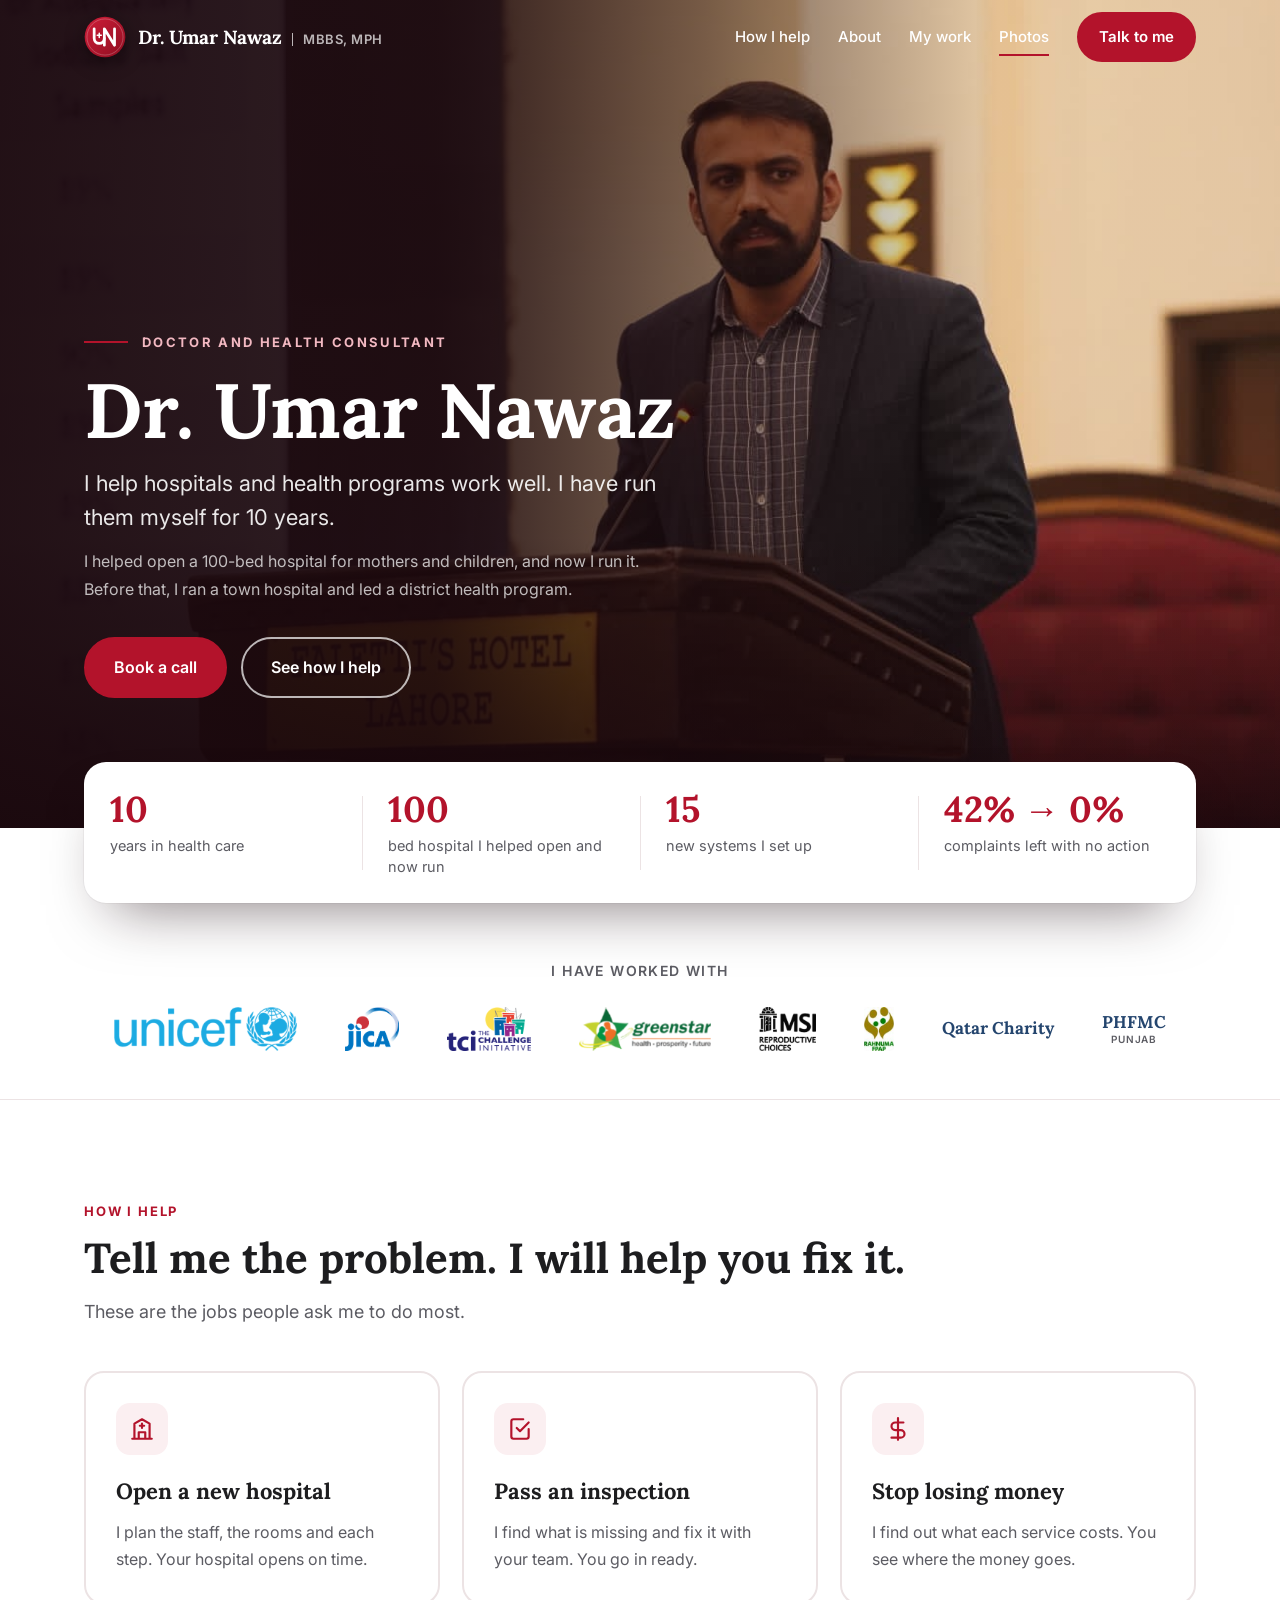
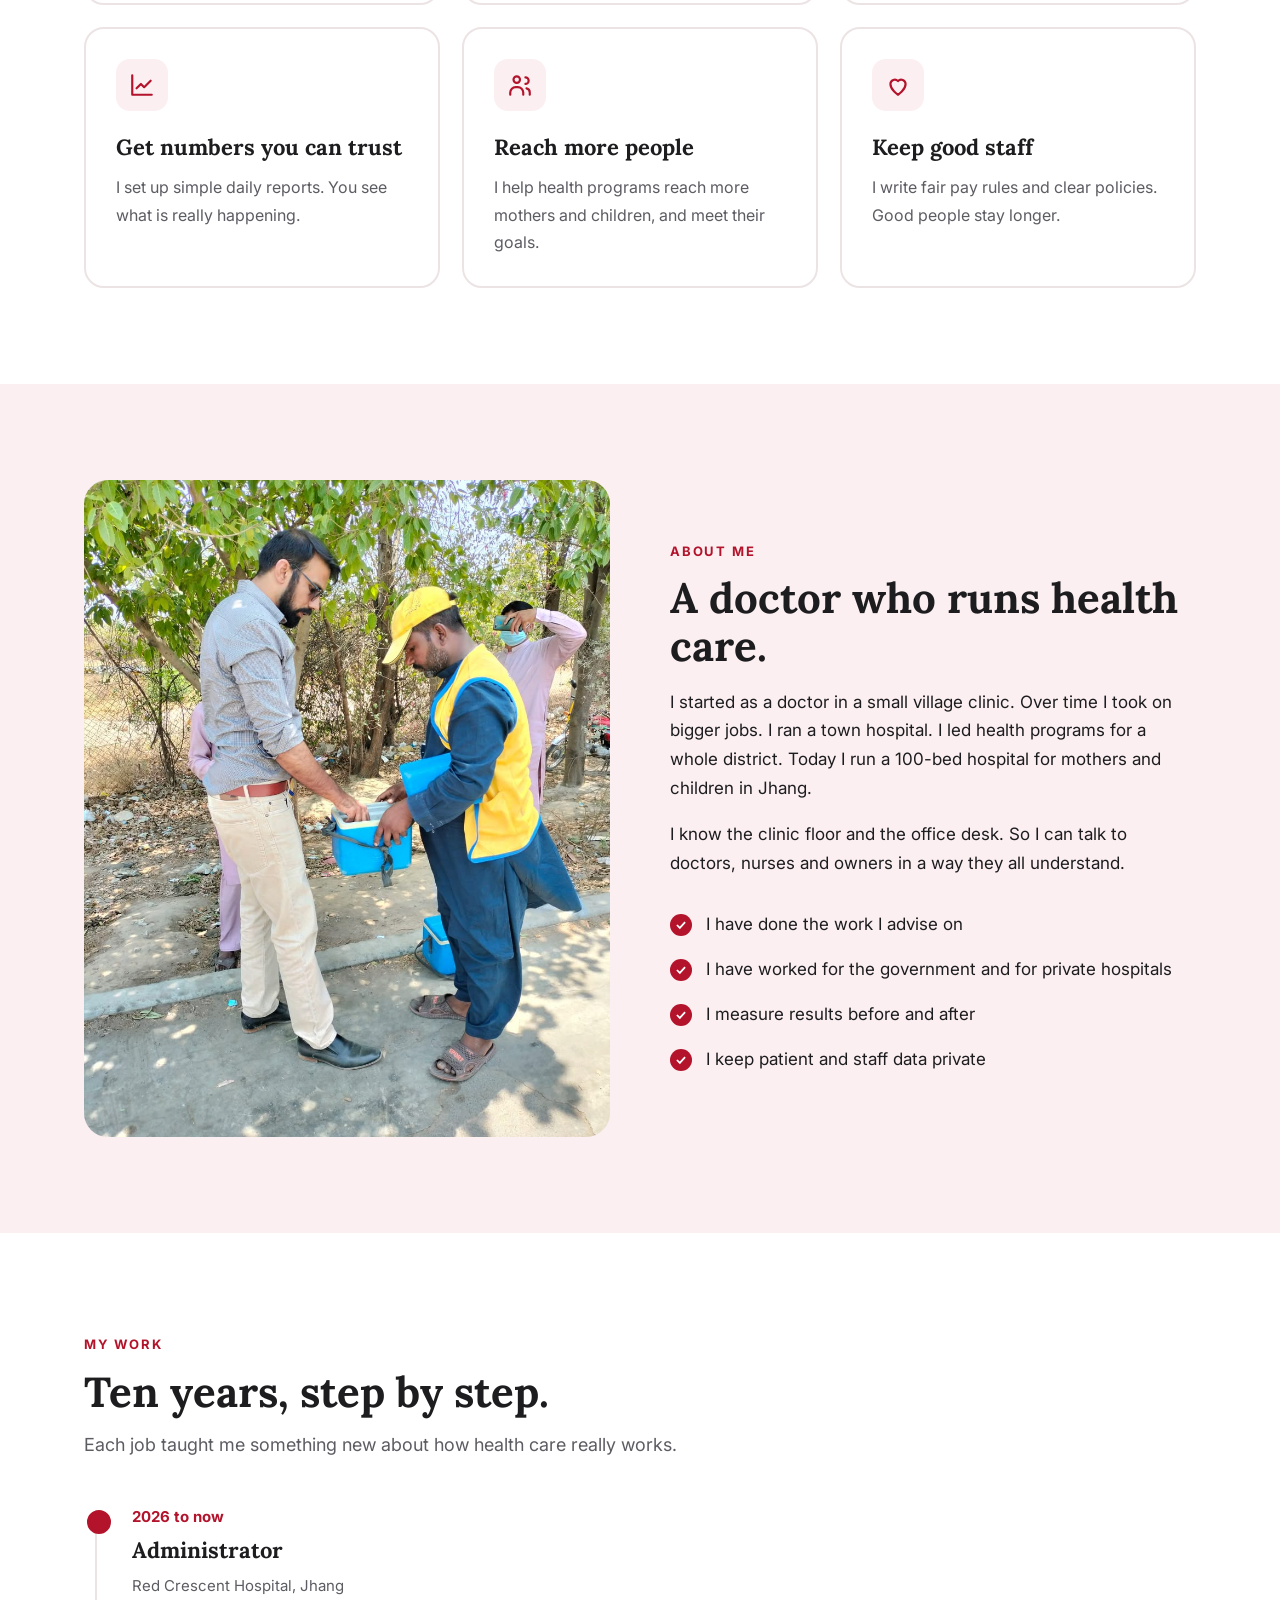
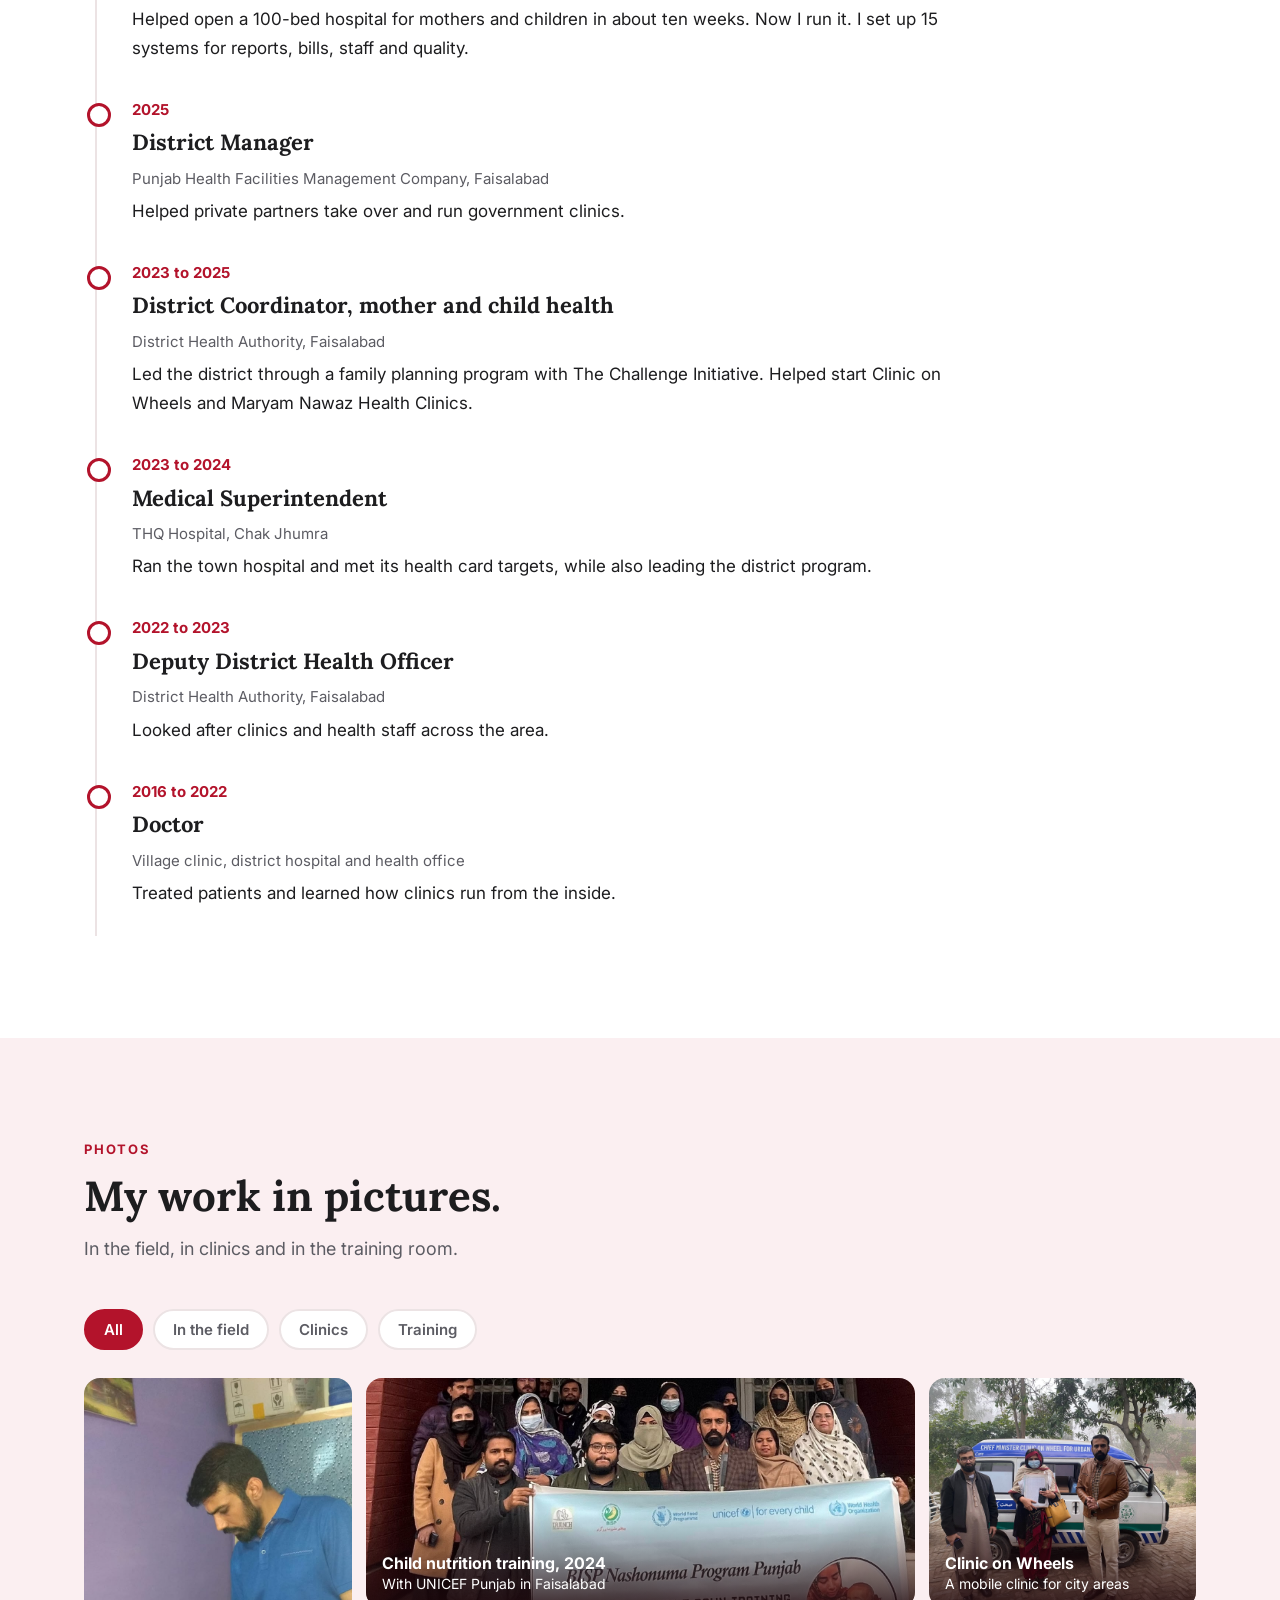
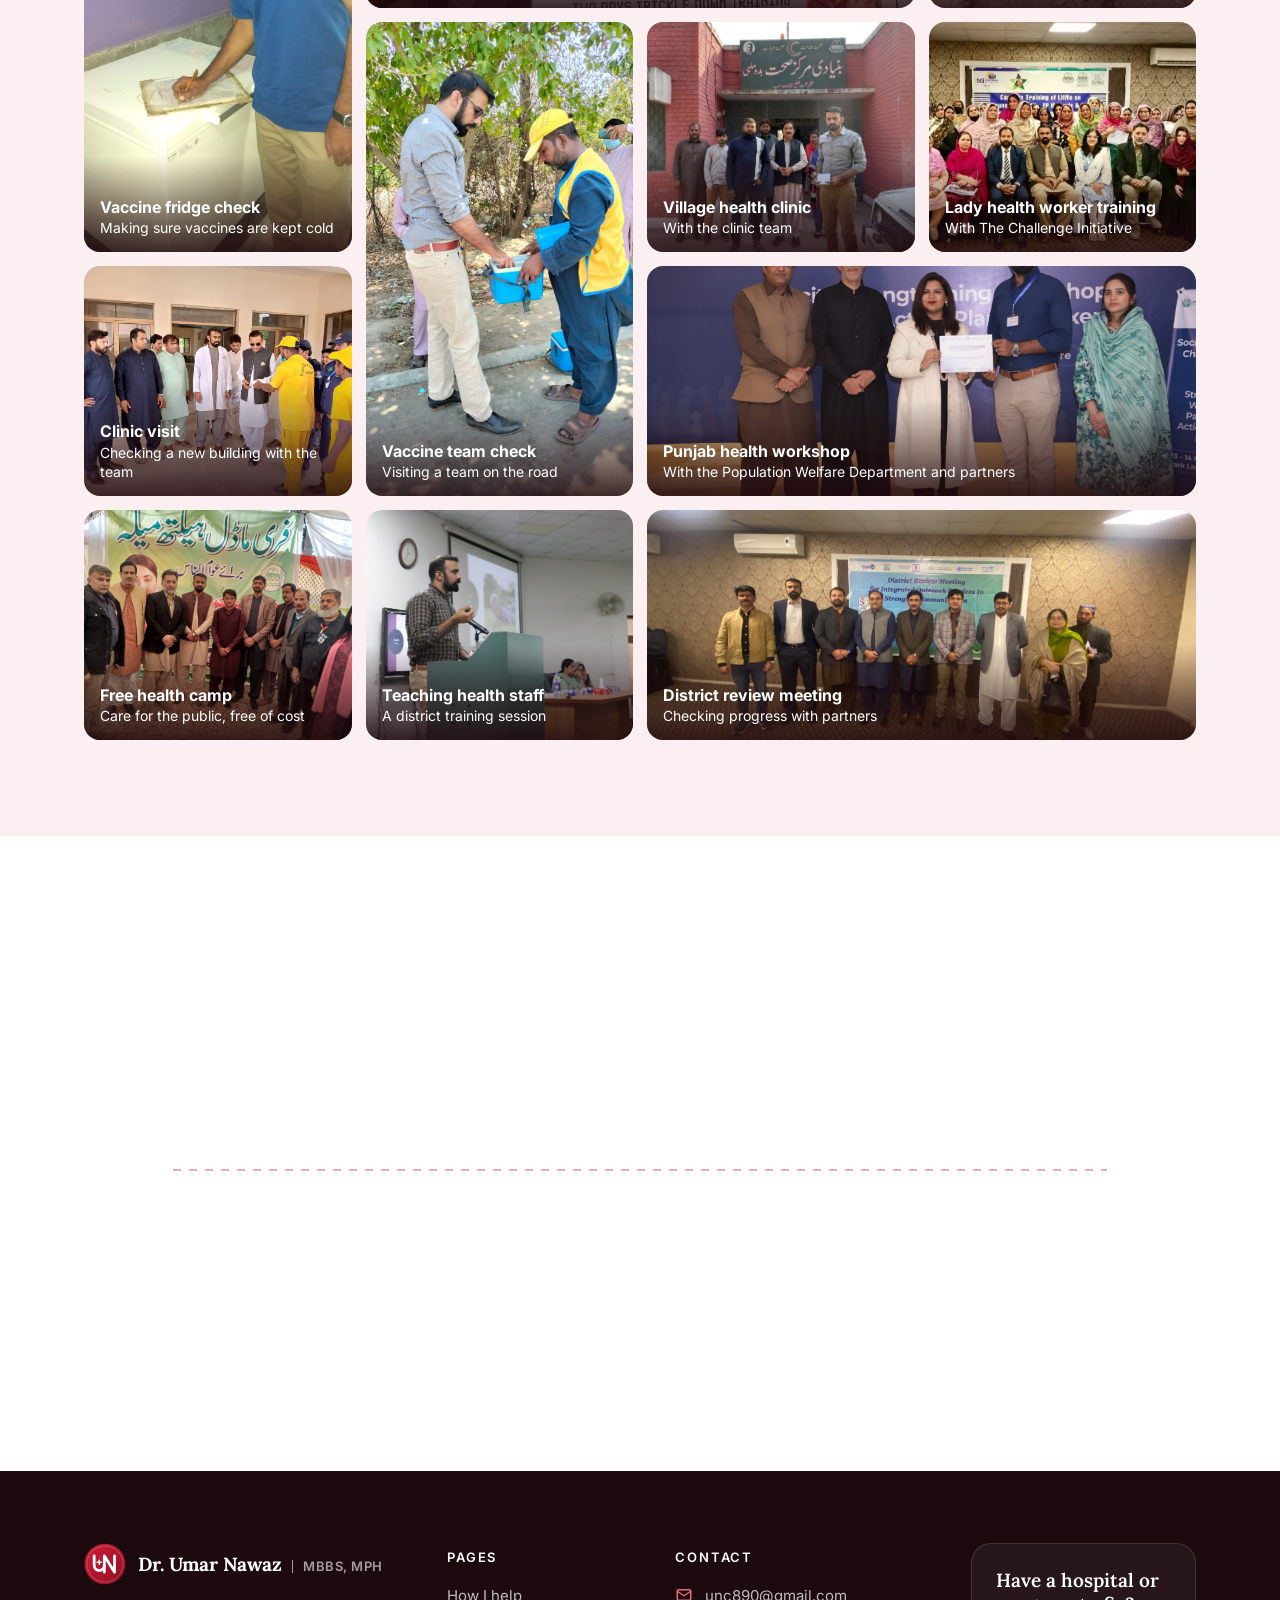
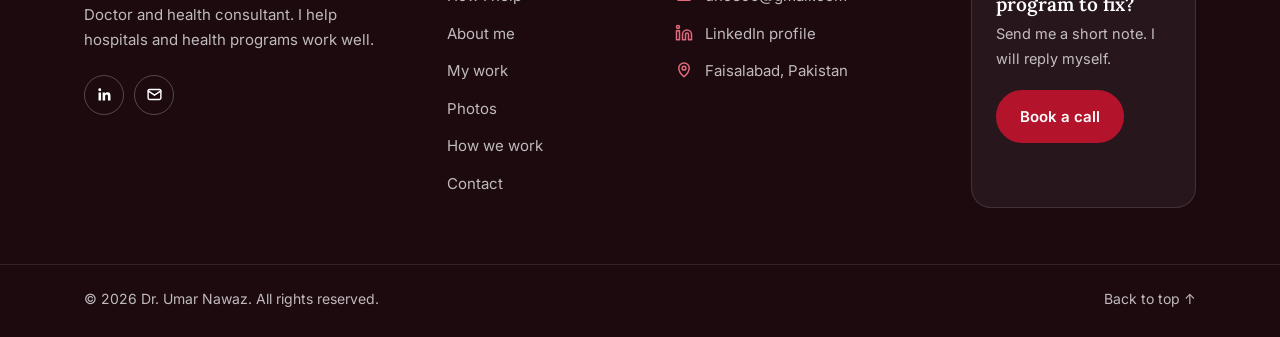
==== commit 1779adf4: "Numbers as white card on hero edge; remove credentials bar" ====
--- a/index.html
+++ b/index.html
@@ -42,19 +42,13 @@
       <a class="btn line" href="#help">See how I help</a>
     </div>
   </div></div>
-  <div class="creds"><div class="wrap">
-    <div><b>MBBS, MPH</b>Doctor with a public health degree</div>
-    <div><b>10 years</b>In hospitals and health programs</div>
-    <div><b>Public and private</b>Government and trust hospitals</div>
-    <div><b>Faisalabad, Pakistan</b>Working across Punjab</div>
-  </div></div>
 </section>
 
 <div class="band"><div class="wrap">
   <div class="rv"><b data-count="10">10</b><span>years in health care</span></div>
   <div class="rv d1"><b data-count="100">100</b><span>bed hospital I helped open and now run</span></div>
   <div class="rv d2"><b data-count="15">15</b><span>new systems I set up</span></div>
-  <div class="rv d3"><b>0%</b><span>complaints left with no action, down from 42%</span></div>
+  <div class="rv d3"><b>42% → 0%</b><span>complaints left with no action</span></div>
 </div></div>
 
 <div class="logos"><div class="wrap">
--- a/css/site.css
+++ b/css/site.css
@@ -58,7 +58,7 @@
 .hero .note{font-size:16px;color:rgba(255,255,255,.72);margin:0 0 34px;max-width:540px}
 .hero::before{content:"";position:absolute;inset:0;z-index:1;background:linear-gradient(90deg,rgba(26,8,13,.96) 0%,rgba(26,8,13,.9) 34%,rgba(26,8,13,.55) 55%,rgba(26,8,13,.05) 78%),linear-gradient(0deg,rgba(26,8,13,.85) 0%,rgba(26,8,13,0) 35%)}
 .hero .wrap{position:relative;z-index:2;width:100%}
-.hero .copy{max-width:680px;padding:150px 0 56px}
+.hero .copy{max-width:680px;padding:150px 0 130px}
 .hero .copy .lead,.hero .copy .note{max-width:580px}
 .hero .eyebrow{display:flex;align-items:center;gap:14px;font-size:13px;font-weight:700;letter-spacing:.18em;text-transform:uppercase;color:#f2b8c1}
 .hero .eyebrow::before{content:"";width:44px;height:2px;background:var(--red)}
@@ -79,7 +79,7 @@
   .hero{min-height:0}
   .hero .bg{background-position:68% 20%}
   .hero::before{background:linear-gradient(0deg,rgba(26,8,13,.97) 0%,rgba(26,8,13,.9) 48%,rgba(26,8,13,.25) 80%)}
-  .hero .copy{padding:300px 0 40px}
+  .hero .copy{padding:300px 0 96px}
   .creds .wrap{grid-template-columns:1fr 1fr}
   .creds .wrap>div:nth-child(3){padding-left:0;border-left:0}
   .rotator{height:48px}.rotator span{white-space:normal}
@@ -90,13 +90,16 @@
 header.over .logo b,header.over nav a:not(.btn){color:#fff}
 header.over .logo small{color:rgba(255,255,255,.7)}
 
-/* numbers band */
-.band{background:var(--red);color:#fff;padding:54px 0}
-.band .wrap{display:grid;grid-template-columns:repeat(4,1fr);gap:24px}
-.band div b{display:block;font:700 clamp(34px,4vw,48px) Lora,serif;line-height:1.1}
-.band div span{font-size:15px;opacity:.9}
-@media(max-width:760px){.band .wrap{grid-template-columns:1fr 1fr}}
-
+/* numbers: white card resting on the bottom edge of the hero */
+.band{position:relative;z-index:3;margin-top:-66px;padding:0 0 8px;background:transparent}
+.band .wrap{max-width:1112px;padding:0;display:grid;grid-template-columns:repeat(4,1fr);background:#fff;border-radius:22px;box-shadow:0 30px 60px -28px rgba(28,10,15,.55),0 0 0 1px rgba(28,10,15,.04)}
+.band .wrap>div{padding:28px 26px 26px;position:relative}
+.band .wrap>div+div::before{content:"";position:absolute;left:0;top:24%;bottom:24%;width:1px;background:var(--line)}
+.band b{display:block;color:var(--red);font:700 clamp(30px,2.8vw,38px)/1.1 Lora,serif;margin-bottom:6px;white-space:nowrap}
+.band span{display:block;color:var(--grey);font-size:14.5px;line-height:1.45}
+@media(max-width:1160px){.band .wrap{margin:0 24px}}
+@media(max-width:760px){.band{margin-top:-48px}.band .wrap{grid-template-columns:1fr 1fr}.band .wrap>div:nth-child(3)::before{display:none}.band .wrap>div:nth-child(n+3){border-top:1px solid var(--line)}}
+@media(max-width:480px){.band .wrap{margin:0 16px}.band .wrap>div{padding:20px 16px}}
 /* logos */
 .logos{padding:48px 0;border-bottom:1px solid var(--line)}
 .logos p{text-align:center;color:var(--grey);font-size:14px;font-weight:600;letter-spacing:.1em;text-transform:uppercase;margin:0 0 24px}
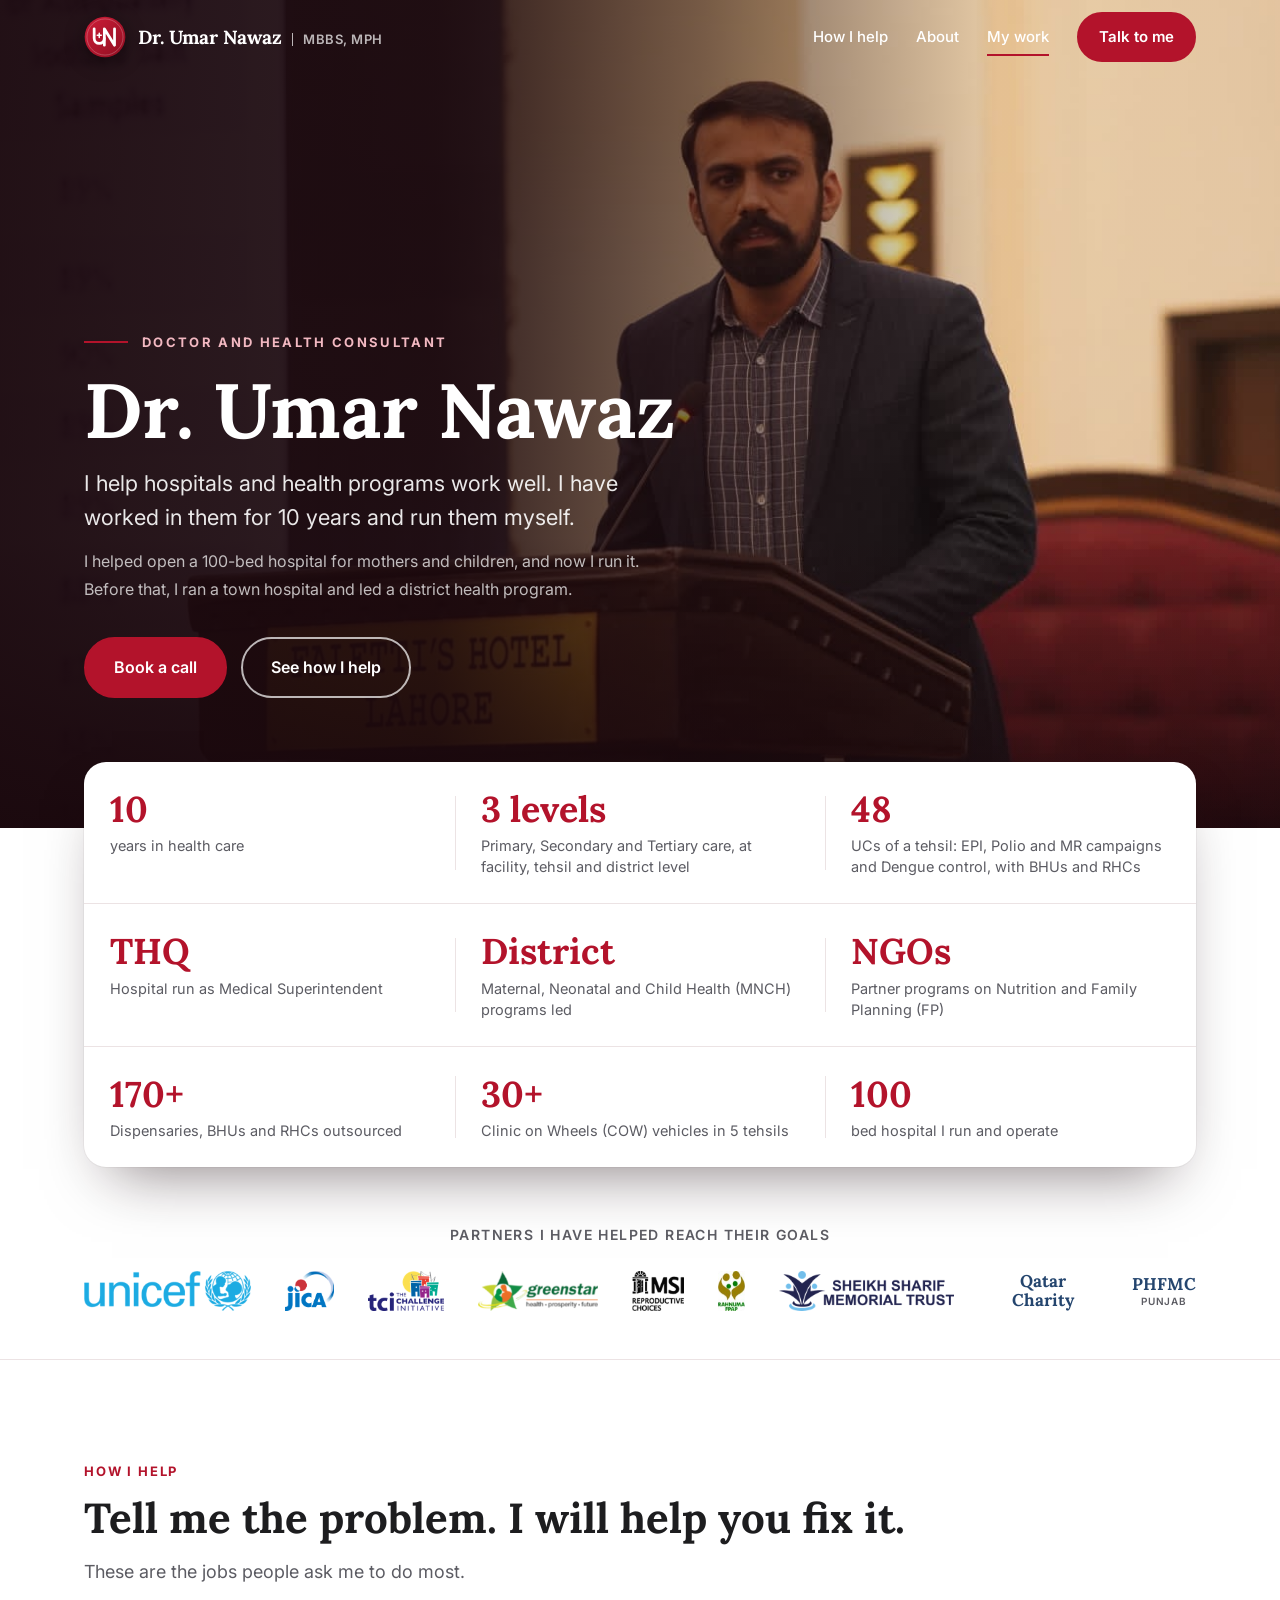
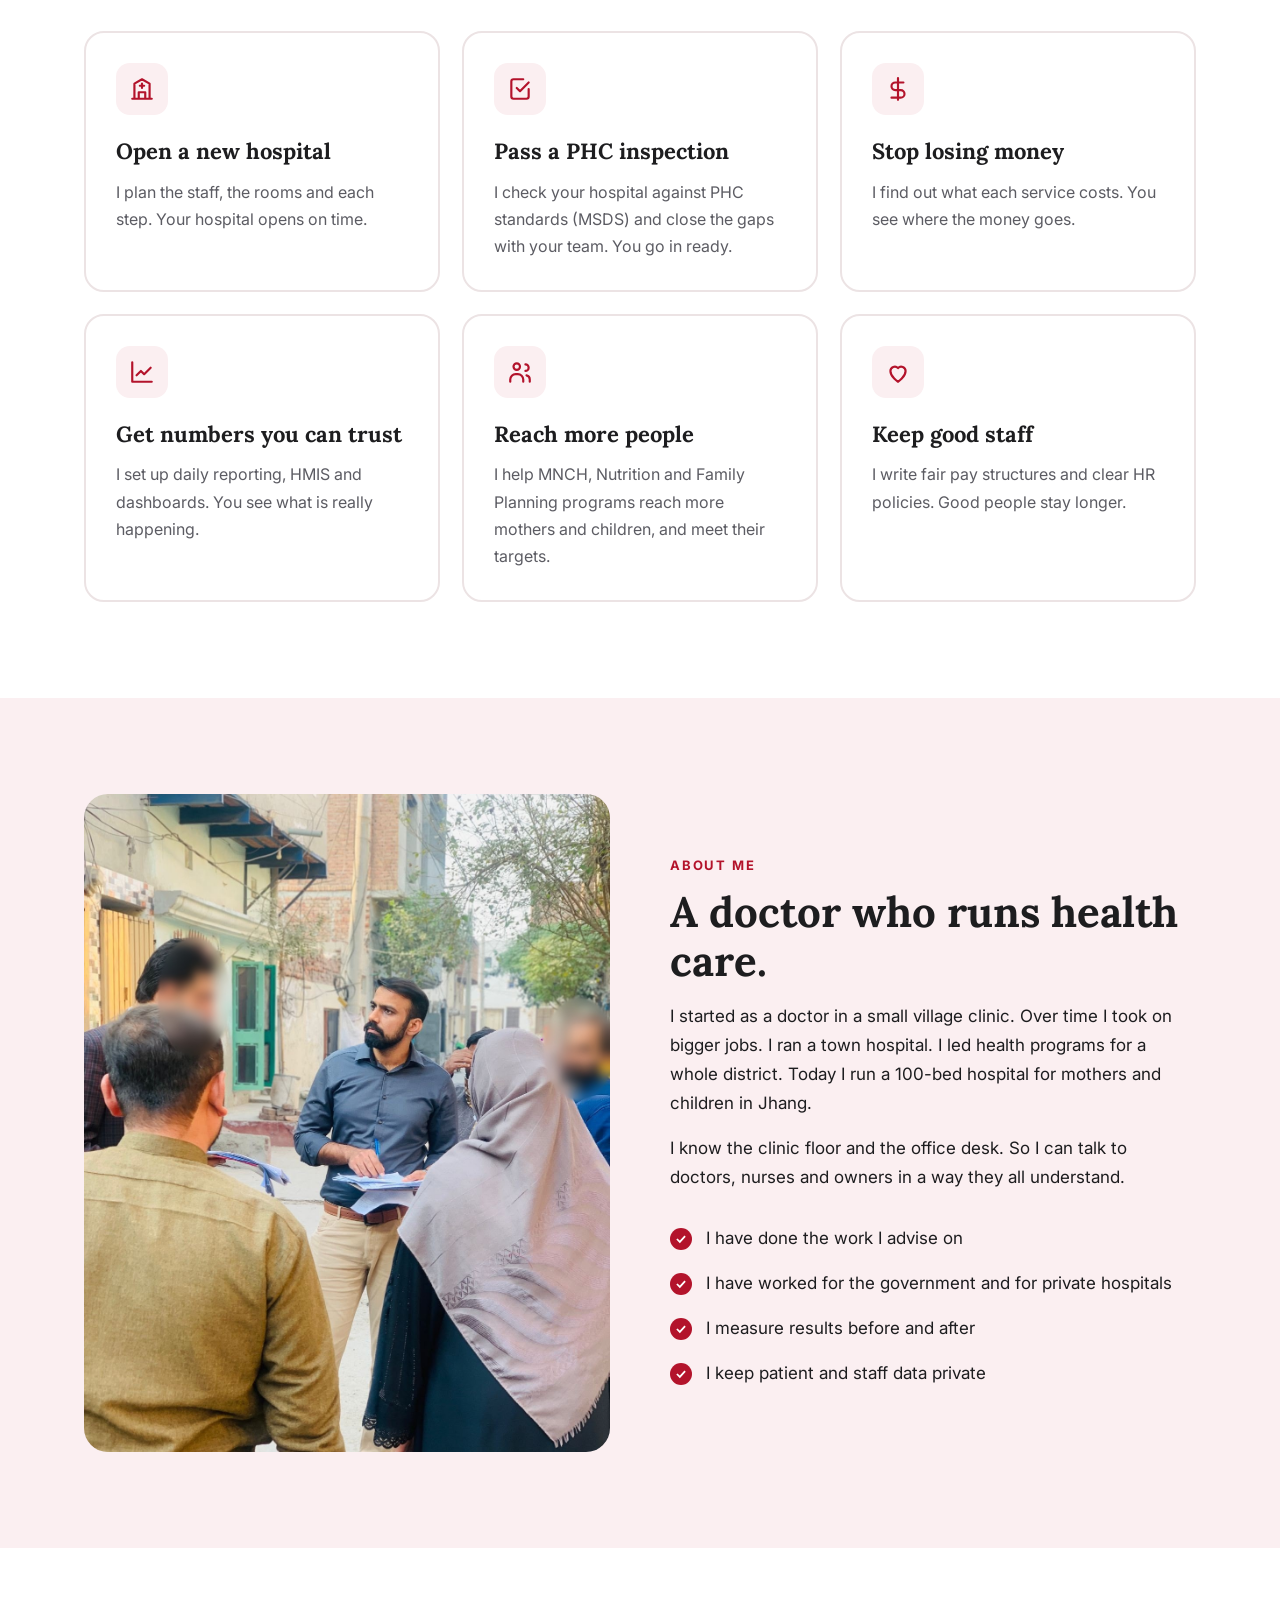
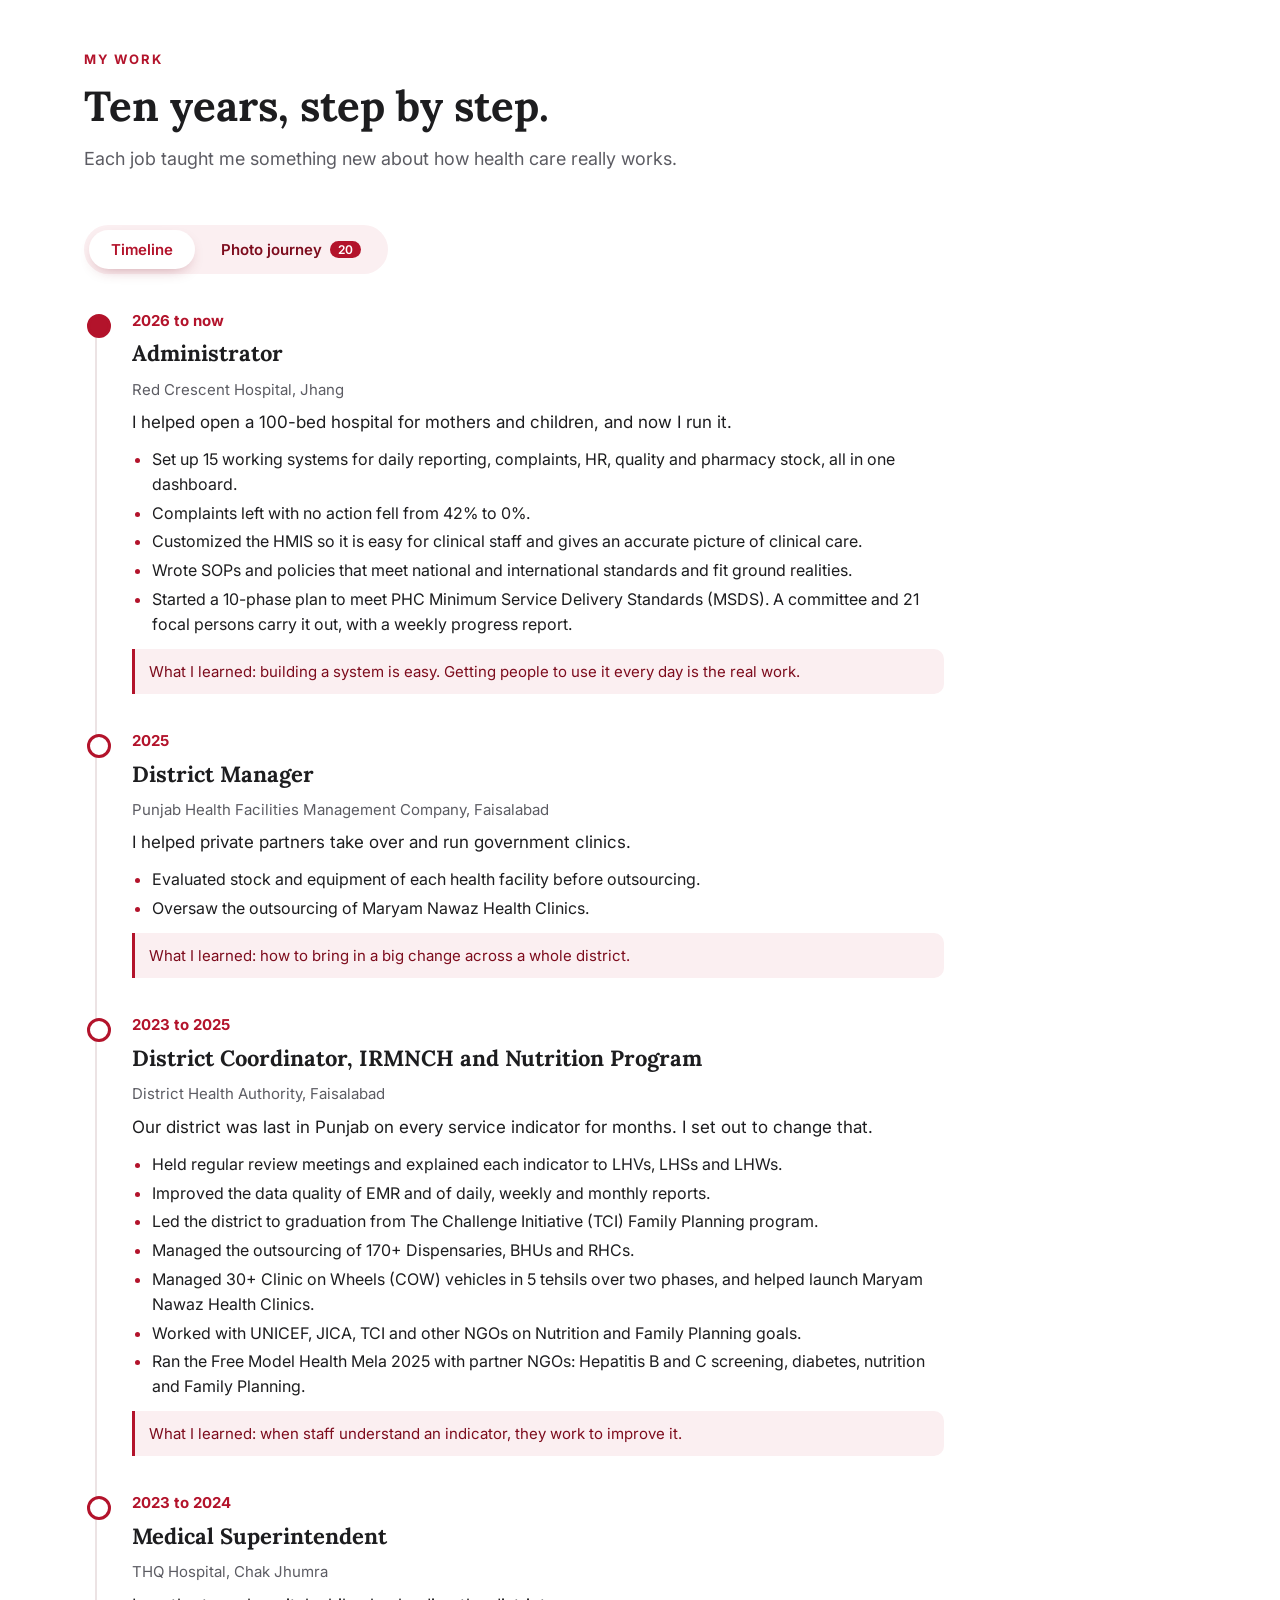
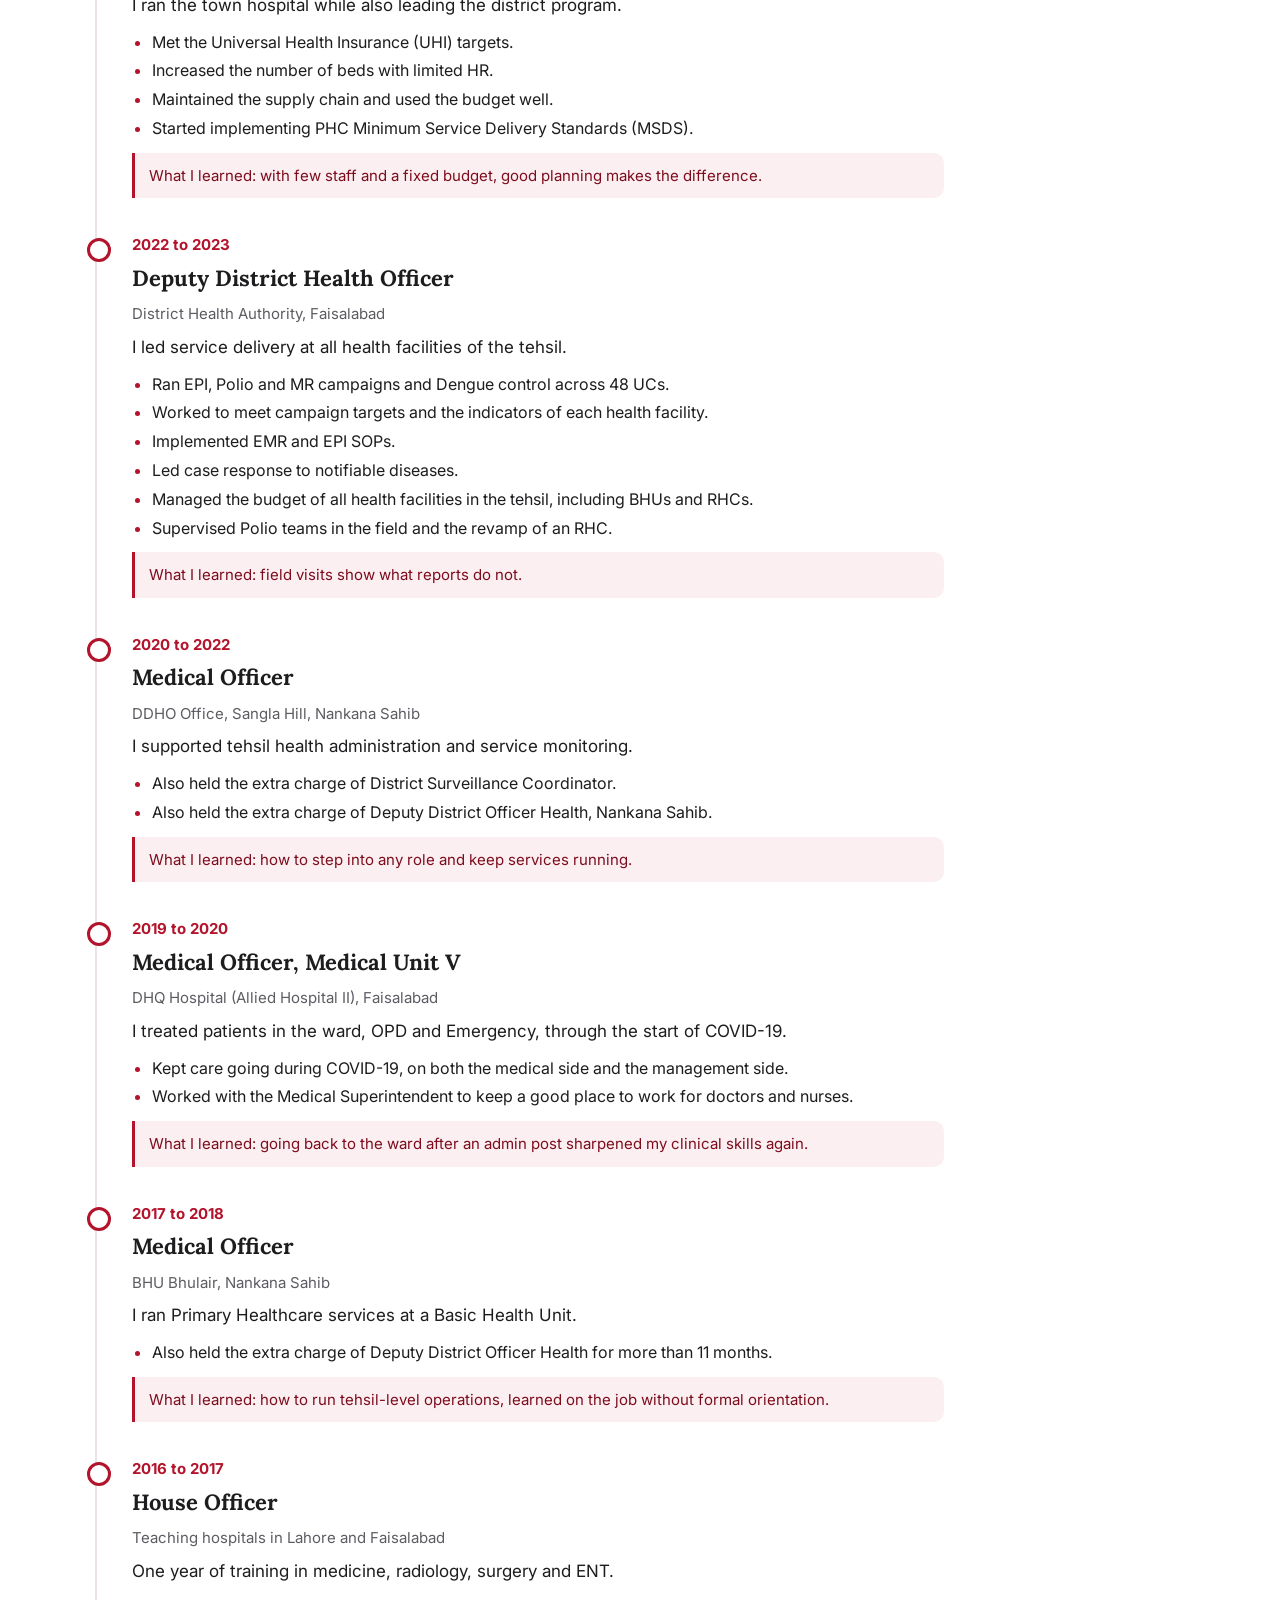
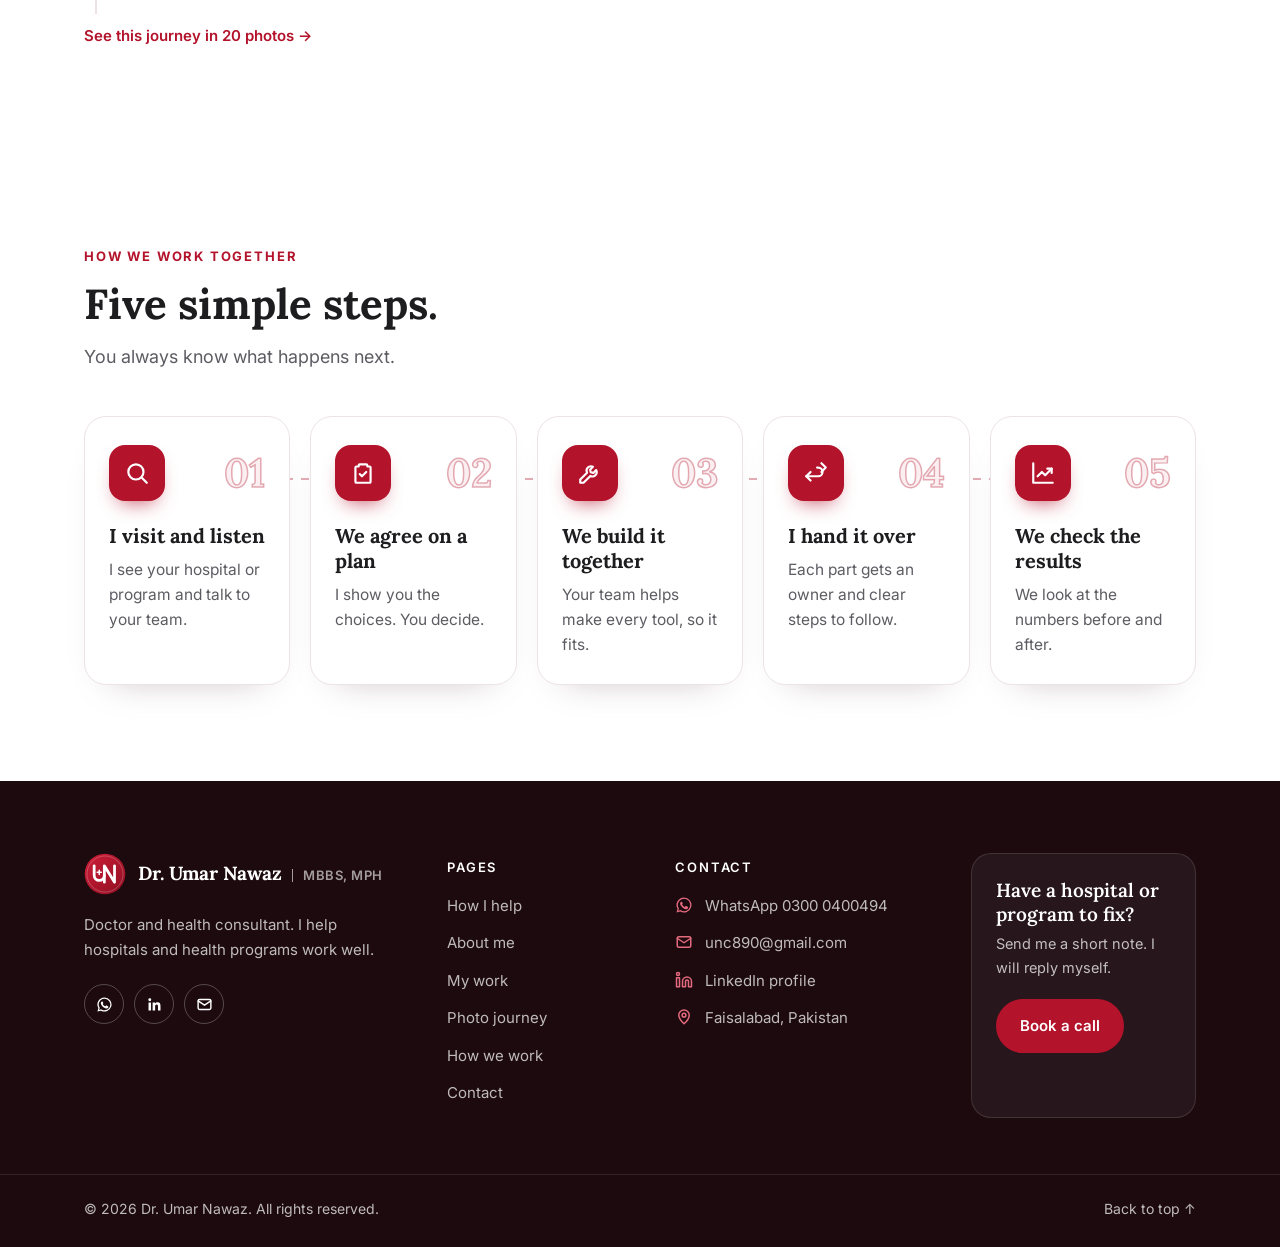
==== commit 86c762f7: "Photo journey tab with timeline, blurred faces, new About photo, WhatsApp contact, proofread copy Co" ====
--- a/index.html
+++ b/index.html
@@ -25,7 +25,6 @@
     <a href="#help">How I help</a>
     <a href="#about">About</a>
     <a href="#work">My work</a>
-    <a href="#photos">Photos</a>
     <a class="btn red" href="contact.html">Talk to me</a>
   </nav>
 </div></header>
@@ -35,7 +34,7 @@
   <div class="wrap"><div class="copy">
     <div class="eyebrow">Doctor and health consultant</div>
     <h1>Dr. Umar Nawaz</h1>
-    <p class="lead">I help hospitals and health programs work well. I have run them myself for 10 years.</p>
+    <p class="lead">I help hospitals and health programs work well. I have worked in them for 10 years and run them myself.</p>
     <p class="note">I helped open a 100-bed hospital for mothers and children, and now I run it. Before that, I ran a town hospital and led a district health program.</p>
     <div class="actions">
       <a class="btn red" href="contact.html">Book a call</a>
@@ -46,16 +45,21 @@
 
 <div class="band"><div class="wrap">
   <div class="rv"><b data-count="10">10</b><span>years in health care</span></div>
-  <div class="rv d1"><b data-count="100">100</b><span>bed hospital I helped open and now run</span></div>
-  <div class="rv d2"><b data-count="15">15</b><span>new systems I set up</span></div>
-  <div class="rv d3"><b>42% → 0%</b><span>complaints left with no action</span></div>
+  <div class="rv d1"><b>3 levels</b><span>Primary, Secondary and Tertiary care, at facility, tehsil and district level</span></div>
+  <div class="rv d2"><b data-count="48">48</b><span>UCs of a tehsil: EPI, Polio and MR campaigns and Dengue control, with BHUs and RHCs</span></div>
+  <div class="rv"><b>THQ</b><span>Hospital run as Medical Superintendent</span></div>
+  <div class="rv d1"><b>District</b><span>Maternal, Neonatal and Child Health (MNCH) programs led</span></div>
+  <div class="rv d2"><b>NGOs</b><span>Partner programs on Nutrition and Family Planning (FP)</span></div>
+  <div class="rv"><b data-count="170" data-suffix="+">170+</b><span>Dispensaries, BHUs and RHCs outsourced</span></div>
+  <div class="rv d1"><b data-count="30" data-suffix="+">30+</b><span>Clinic on Wheels (COW) vehicles in 5 tehsils</span></div>
+  <div class="rv d2"><b data-count="100">100</b><span>bed hospital I run and operate</span></div>
 </div></div>
 
 <div class="logos"><div class="wrap">
-  <p class="rv">I have worked with</p>
+  <p class="rv">Partners I have helped reach their goals</p>
   <div class="logo-row rv d1">
     <img src="img/logos/unicef.png" alt="UNICEF"><img src="img/logos/jica.png" alt="JICA"><img src="img/logos/tci.png" alt="The Challenge Initiative"><img src="img/logos/greenstar.png" alt="Greenstar"><img src="img/logos/msi.png" alt="MSI Reproductive Choices"><img src="img/logos/rahnuma.png" alt="Rahnuma FPAP">
-    <span class="wm">Qatar Charity</span><span class="wm">PHFMC<small>PUNJAB</small></span>
+    <img src="img/logos/ssmt.png" alt="Sheikh Sharif Memorial Trust" class="wide"><span class="wm">Qatar Charity</span><span class="wm">PHFMC<small>PUNJAB</small></span>
   </div>
 </div></div>
 
@@ -65,16 +69,16 @@
   <p class="sub rv d2">These are the jobs people ask me to do most.</p>
   <div class="cards">
     <div class="card rv"><div class="icon"><svg viewBox="0 0 24 24"><path d="M3 21h18M5 21V7l7-4 7 4v14M9 21v-6h6v6M12 7v4M10 9h4"/></svg></div><h3>Open a new hospital</h3><p>I plan the staff, the rooms and each step. Your hospital opens on time.</p></div>
-    <div class="card rv d1"><div class="icon"><svg viewBox="0 0 24 24"><path d="M9 11l3 3 8-8M20 12v7a2 2 0 0 1-2 2H6a2 2 0 0 1-2-2V5a2 2 0 0 1 2-2h9"/></svg></div><h3>Pass an inspection</h3><p>I find what is missing and fix it with your team. You go in ready.</p></div>
+    <div class="card rv d1"><div class="icon"><svg viewBox="0 0 24 24"><path d="M9 11l3 3 8-8M20 12v7a2 2 0 0 1-2 2H6a2 2 0 0 1-2-2V5a2 2 0 0 1 2-2h9"/></svg></div><h3>Pass a PHC inspection</h3><p>I check your hospital against PHC standards (MSDS) and close the gaps with your team. You go in ready.</p></div>
     <div class="card rv d2"><div class="icon"><svg viewBox="0 0 24 24"><path d="M12 2v20M17 6H9.5a3.5 3.5 0 0 0 0 7h5a3.5 3.5 0 0 1 0 7H6"/></svg></div><h3>Stop losing money</h3><p>I find out what each service costs. You see where the money goes.</p></div>
-    <div class="card rv"><div class="icon"><svg viewBox="0 0 24 24"><path d="M3 3v18h18M7 15l4-4 3 3 6-6"/></svg></div><h3>Get numbers you can trust</h3><p>I set up simple daily reports. You see what is really happening.</p></div>
-    <div class="card rv d1"><div class="icon"><svg viewBox="0 0 24 24"><circle cx="9" cy="7" r="3"/><path d="M3 21v-2a5 5 0 0 1 5-5h2a5 5 0 0 1 5 5v2M17 11a3 3 0 1 0 0-6M21 21v-2a4 4 0 0 0-3-3.9"/></svg></div><h3>Reach more people</h3><p>I help health programs reach more mothers and children, and meet their goals.</p></div>
-    <div class="card rv d2"><div class="icon"><svg viewBox="0 0 24 24"><path d="M12 21s-7-4.5-7-10a4 4 0 0 1 7-2.6A4 4 0 0 1 19 11c0 5.5-7 10-7 10z"/></svg></div><h3>Keep good staff</h3><p>I write fair pay rules and clear policies. Good people stay longer.</p></div>
+    <div class="card rv"><div class="icon"><svg viewBox="0 0 24 24"><path d="M3 3v18h18M7 15l4-4 3 3 6-6"/></svg></div><h3>Get numbers you can trust</h3><p>I set up daily reporting, HMIS and dashboards. You see what is really happening.</p></div>
+    <div class="card rv d1"><div class="icon"><svg viewBox="0 0 24 24"><circle cx="9" cy="7" r="3"/><path d="M3 21v-2a5 5 0 0 1 5-5h2a5 5 0 0 1 5 5v2M17 11a3 3 0 1 0 0-6M21 21v-2a4 4 0 0 0-3-3.9"/></svg></div><h3>Reach more people</h3><p>I help MNCH, Nutrition and Family Planning programs reach more mothers and children, and meet their targets.</p></div>
+    <div class="card rv d2"><div class="icon"><svg viewBox="0 0 24 24"><path d="M12 21s-7-4.5-7-10a4 4 0 0 1 7-2.6A4 4 0 0 1 19 11c0 5.5-7 10-7 10z"/></svg></div><h3>Keep good staff</h3><p>I write fair pay structures and clear HR policies. Good people stay longer.</p></div>
   </div>
 </div></section>
 
 <section class="soft" id="about"><div class="wrap split">
-  <img class="rv" src="img/photos/vaccination.jpg" alt="Dr. Umar Nawaz checking a vaccine box in the field" loading="lazy" style="aspect-ratio:4/5">
+  <img class="rv" src="img/photos/journey/j36.jpg" alt="Dr. Umar Nawaz talking with a health worker during a polio campaign" loading="lazy" style="aspect-ratio:4/5;object-position:50% 30%">
   <div class="rv d1">
     <span class="kicker">About me</span>
     <h2>A doctor who runs health care.</h2>
@@ -93,38 +97,72 @@
   <span class="kicker rv">My work</span>
   <h2 class="rv d1">Ten years, step by step.</h2>
   <p class="sub rv d2">Each job taught me something new about how health care really works.</p>
+  <div class="wtabs rv d2" role="tablist" aria-label="My work">
+    <button class="on" role="tab" aria-selected="true" aria-controls="wp-timeline" data-t="timeline">Timeline</button>
+    <button role="tab" aria-selected="false" aria-controls="wp-journey" data-t="journey">Photo journey <span class="cnt">20</span></button>
+  </div>
+
+  <div class="wpanel on" id="wp-timeline" role="tabpanel">
   <div class="timeline">
-    <div class="step-t now rv"><div class="yr">2026 to now</div><h3>Administrator</h3><div class="where">Red Crescent Hospital, Jhang</div><p>Helped open a 100-bed hospital for mothers and children in about ten weeks. Now I run it. I set up 15 systems for reports, bills, staff and quality.</p></div>
-    <div class="step-t rv"><div class="yr">2025</div><h3>District Manager</h3><div class="where">Punjab Health Facilities Management Company, Faisalabad</div><p>Helped private partners take over and run government clinics.</p></div>
-    <div class="step-t rv"><div class="yr">2023 to 2025</div><h3>District Coordinator, mother and child health</h3><div class="where">District Health Authority, Faisalabad</div><p>Led the district through a family planning program with The Challenge Initiative. Helped start Clinic on Wheels and Maryam Nawaz Health Clinics.</p></div>
-    <div class="step-t rv"><div class="yr">2023 to 2024</div><h3>Medical Superintendent</h3><div class="where">THQ Hospital, Chak Jhumra</div><p>Ran the town hospital and met its health card targets, while also leading the district program.</p></div>
-    <div class="step-t rv"><div class="yr">2022 to 2023</div><h3>Deputy District Health Officer</h3><div class="where">District Health Authority, Faisalabad</div><p>Looked after clinics and health staff across the area.</p></div>
-    <div class="step-t rv"><div class="yr">2016 to 2022</div><h3>Doctor</h3><div class="where">Village clinic, district hospital and health office</div><p>Treated patients and learned how clinics run from the inside.</p></div>
-  </div>
-</div></section>
-
-<section class="soft" id="photos"><div class="wrap">
-  <span class="kicker rv">Photos</span>
-  <h2 class="rv d1">My work in pictures.</h2>
-  <p class="sub rv d2">In the field, in clinics and in the training room.</p>
-  <div class="filters rv d2">
-    <button class="on" data-f="all">All</button>
-    <button data-f="field">In the field</button>
-    <button data-f="clinic">Clinics</button>
-    <button data-f="training">Training</button>
-  </div>
-  <div class="gallery">
-    <figure class="g tall rv" data-cat="clinic"><img src="img/photos/cold-chain.jpg" alt="" loading="lazy"><figcaption><b>Vaccine fridge check</b>Making sure vaccines are kept cold</figcaption></figure>
-    <figure class="g wide rv d1" data-cat="training"><img src="img/photos/nashonuma.jpg" alt="" loading="lazy"><figcaption><b>Child nutrition training, 2024</b>With UNICEF Punjab in Faisalabad</figcaption></figure>
-    <figure class="g rv d2" data-cat="field"><img src="img/photos/clinic-on-wheels.jpg" alt="" loading="lazy"><figcaption><b>Clinic on Wheels</b>A mobile clinic for city areas</figcaption></figure>
-    <figure class="g tall rv" data-cat="field"><img src="img/photos/vaccination.jpg" alt="" loading="lazy"><figcaption><b>Vaccine team check</b>Visiting a team on the road</figcaption></figure>
-    <figure class="g rv d1" data-cat="clinic"><img src="img/photos/bhu-team.jpg" alt="" loading="lazy"><figcaption><b>Village health clinic</b>With the clinic team</figcaption></figure>
-    <figure class="g rv d2" data-cat="training"><img src="img/photos/lhw-training.jpg" alt="" loading="lazy"><figcaption><b>Lady health worker training</b>With The Challenge Initiative</figcaption></figure>
-    <figure class="g wide rv" data-cat="training"><img src="img/photos/sbcc.jpg" alt="" loading="lazy"><figcaption><b>Punjab health workshop</b>With the Population Welfare Department and partners</figcaption></figure>
-    <figure class="g rv d1" data-cat="clinic"><img src="img/photos/facility-visit.jpg" alt="" loading="lazy"><figcaption><b>Clinic visit</b>Checking a new building with the team</figcaption></figure>
-    <figure class="g rv d2" data-cat="field"><img src="img/photos/health-mela.jpg" alt="" loading="lazy"><figcaption><b>Free health camp</b>Care for the public, free of cost</figcaption></figure>
-    <figure class="g rv" data-cat="training"><img src="img/photos/presenting.jpg" alt="" loading="lazy"><figcaption><b>Teaching health staff</b>A district training session</figcaption></figure>
-    <figure class="g wide rv d1" data-cat="training"><img src="img/photos/review-meeting.jpg" alt="" loading="lazy"><figcaption><b>District review meeting</b>Checking progress with partners</figcaption></figure>
+    <div class="step-t now rv"><div class="yr">2026 to now</div><h3>Administrator</h3><div class="where">Red Crescent Hospital, Jhang</div><p>I helped open a 100-bed hospital for mothers and children, and now I run it.</p>
+      <ul><li>Set up 15 working systems for daily reporting, complaints, HR, quality and pharmacy stock, all in one dashboard.</li><li>Complaints left with no action fell from 42% to 0%.</li><li>Customized the HMIS so it is easy for clinical staff and gives an accurate picture of clinical care.</li><li>Wrote SOPs and policies that meet national and international standards and fit ground realities.</li><li>Started a 10-phase plan to meet PHC Minimum Service Delivery Standards (MSDS). A committee and 21 focal persons carry it out, with a weekly progress report.</li></ul>
+      <div class="learn">What I learned: building a system is easy. Getting people to use it every day is the real work.</div></div>
+    <div class="step-t rv"><div class="yr">2025</div><h3>District Manager</h3><div class="where">Punjab Health Facilities Management Company, Faisalabad</div><p>I helped private partners take over and run government clinics.</p>
+      <ul><li>Evaluated stock and equipment of each health facility before outsourcing.</li><li>Oversaw the outsourcing of Maryam Nawaz Health Clinics.</li></ul>
+      <div class="learn">What I learned: how to bring in a big change across a whole district.</div></div>
+    <div class="step-t rv"><div class="yr">2023 to 2025</div><h3>District Coordinator, IRMNCH and Nutrition Program</h3><div class="where">District Health Authority, Faisalabad</div><p>Our district was last in Punjab on every service indicator for months. I set out to change that.</p>
+      <ul><li>Held regular review meetings and explained each indicator to LHVs, LHSs and LHWs.</li><li>Improved the data quality of EMR and of daily, weekly and monthly reports.</li><li>Led the district to graduation from The Challenge Initiative (TCI) Family Planning program.</li><li>Managed the outsourcing of 170+ Dispensaries, BHUs and RHCs.</li><li>Managed 30+ Clinic on Wheels (COW) vehicles in 5 tehsils over two phases, and helped launch Maryam Nawaz Health Clinics.</li><li>Worked with UNICEF, JICA, TCI and other NGOs on Nutrition and Family Planning goals.</li><li>Ran the Free Model Health Mela 2025 with partner NGOs: Hepatitis B and C screening, diabetes, nutrition and Family Planning.</li></ul>
+      <div class="learn">What I learned: when staff understand an indicator, they work to improve it.</div></div>
+    <div class="step-t rv"><div class="yr">2023 to 2024</div><h3>Medical Superintendent</h3><div class="where">THQ Hospital, Chak Jhumra</div><p>I ran the town hospital while also leading the district program.</p>
+      <ul><li>Met the Universal Health Insurance (UHI) targets.</li><li>Increased the number of beds with limited HR.</li><li>Maintained the supply chain and used the budget well.</li><li>Started implementing PHC Minimum Service Delivery Standards (MSDS).</li></ul>
+      <div class="learn">What I learned: with few staff and a fixed budget, good planning makes the difference.</div></div>
+    <div class="step-t rv"><div class="yr">2022 to 2023</div><h3>Deputy District Health Officer</h3><div class="where">District Health Authority, Faisalabad</div><p>I led service delivery at all health facilities of the tehsil.</p>
+      <ul><li>Ran EPI, Polio and MR campaigns and Dengue control across 48 UCs.</li><li>Worked to meet campaign targets and the indicators of each health facility.</li><li>Implemented EMR and EPI SOPs.</li><li>Led case response to notifiable diseases.</li><li>Managed the budget of all health facilities in the tehsil, including BHUs and RHCs.</li><li>Supervised Polio teams in the field and the revamp of an RHC.</li></ul>
+      <div class="learn">What I learned: field visits show what reports do not.</div></div>
+    <div class="step-t rv"><div class="yr">2020 to 2022</div><h3>Medical Officer</h3><div class="where">DDHO Office, Sangla Hill, Nankana Sahib</div><p>I supported tehsil health administration and service monitoring.</p>
+      <ul><li>Also held the extra charge of District Surveillance Coordinator.</li><li>Also held the extra charge of Deputy District Officer Health, Nankana Sahib.</li></ul>
+      <div class="learn">What I learned: how to step into any role and keep services running.</div></div>
+    <div class="step-t rv"><div class="yr">2019 to 2020</div><h3>Medical Officer, Medical Unit V</h3><div class="where">DHQ Hospital (Allied Hospital II), Faisalabad</div><p>I treated patients in the ward, OPD and Emergency, through the start of COVID-19.</p>
+      <ul><li>Kept care going during COVID-19, on both the medical side and the management side.</li><li>Worked with the Medical Superintendent to keep a good place to work for doctors and nurses.</li></ul>
+      <div class="learn">What I learned: going back to the ward after an admin post sharpened my clinical skills again.</div></div>
+    <div class="step-t rv"><div class="yr">2017 to 2018</div><h3>Medical Officer</h3><div class="where">BHU Bhulair, Nankana Sahib</div><p>I ran Primary Healthcare services at a Basic Health Unit.</p>
+      <ul><li>Also held the extra charge of Deputy District Officer Health for more than 11 months.</li></ul>
+      <div class="learn">What I learned: how to run tehsil-level operations, learned on the job without formal orientation.</div></div>
+    <div class="step-t rv"><div class="yr">2016 to 2017</div><h3>House Officer</h3><div class="where">Teaching hospitals in Lahore and Faisalabad</div><p>One year of training in medicine, radiology, surgery and ENT.</p></div>
+  </div>  <button class="peek" type="button" data-open="journey">See this journey in 20 photos →</button>
+  </div>
+
+  <div class="wpanel" id="wp-journey" role="tabpanel" hidden>
+    <p class="jintro">My career in pictures, from hospital doctor to district leader. Tap any photo to see it larger.</p>
+    <div class="filters">
+      <button class="on" data-f="all">All</button>
+      <button data-f="doctor" style="--c:#1f7a6d">Hospital doctor</button>
+      <button data-f="ddho" style="--c:#2d5f9a">District health officer</button>
+      <button data-f="ms" style="--c:#b0702a">Hospital head</button>
+      <button data-f="dc" style="--c:#b3132b">District programs</button>
+    </div>
+    <div class="jgrid">
+      <figure class="jc" data-ch="doctor"><div class="ji"><img src="img/photos/journey/j09.jpg" alt="Hospital team during COVID-19" loading="lazy"></div><figcaption><span class="jtag">Hospital doctor</span><b>Caring for patients during COVID&#8209;19</b><em>Medical Officer · Large teaching hospital</em><p>We kept care going in hard days. I helped close gaps on both the medical side and the management side, so patients and families did not lose hope.</p></figcaption></figure>
+      <figure class="jc" data-ch="doctor"><div class="ji"><img src="img/photos/journey/j13.jpg" alt="With hospital leaders" loading="lazy"></div><figcaption><span class="jtag">Hospital doctor</span><b>Teamwork with hospital leaders</b><em>Doctor · Allied Hospital II, Faisalabad</em><p>I worked closely with the Medical Superintendent to keep a good place to work for doctors and nurses.</p></figcaption></figure>
+      <figure class="jc" data-ch="ddho"><div class="ji"><img src="img/photos/journey/j06.jpg" alt="Visiting a health center under repair" loading="lazy"></div><figcaption><span class="jtag">District health officer</span><b>Rebuilding a rural health center</b><em>Deputy District Health Officer · Faisalabad</em><p>I visited a rural health center under repair with the district team. When a clinic's future is at stake, every brick counts.</p></figcaption></figure>
+      <figure class="jc" data-ch="ddho"><div class="ji"><img src="img/photos/journey/j36.jpg" alt="Polio campaign field visit" loading="lazy"></div><figcaption><span class="jtag">District health officer</span><b>Checking the polio campaign</b><em>Deputy District Health Officer · Faisalabad</em><p>I visited polio teams at work. Our aim was simple: every drop reaches every child.</p></figcaption></figure>
+      <figure class="jc" data-ch="ms"><div class="ji"><img src="img/photos/journey/j16.jpg" alt="Senior officials visiting the hospital" loading="lazy"></div><figcaption><span class="jtag">Hospital head</span><b>Leading visits by senior officials</b><em>Medical Superintendent · THQ Hospital, Chak Jhumra</em><p>As head of a town hospital, I showed senior officials our work. The job is a duty, not a title. Hundreds of patients come each day, and each day sharpens your skills.</p></figcaption></figure>
+      <figure class="jc" data-ch="ms"><div class="ji"><img src="img/photos/journey/j23.jpg" alt="Working with the town management team" loading="lazy"></div><figcaption><span class="jtag">Hospital head</span><b>Working with the town's management</b><em>Medical Superintendent · THQ Hospital, Chak Jhumra</em><p>We worked with the town team to keep services good for everyone. Health for all was our aim.</p></figcaption></figure>
+      <figure class="jc" data-ch="dc"><div class="ji"><img src="img/photos/journey/j20.jpg" alt="Checking a campaign in the field" loading="lazy"></div><figcaption><span class="jtag">District programs</span><b>Checking campaigns on the ground</b><em>District Coordinator and hospital head · Faisalabad</em><p>I went to the field to check big health campaigns run with partners. Real checks show real quality.</p></figcaption></figure>
+      <figure class="jc" data-ch="dc"><div class="ji"><img src="img/photos/journey/j05.jpg" alt="Checking a vaccine box in the field" loading="lazy"></div><figcaption><span class="jtag">District programs</span><b>Every small step counts</b><em>Field visit · Faisalabad district</em><p>I check each small step, so teams follow the same safe steps used around the world.</p></figcaption></figure>
+      <figure class="jc" data-ch="dc"><div class="ji"><img src="img/photos/journey/j04.jpg" alt="Checking records in the field" loading="lazy"></div><figcaption><span class="jtag">District programs</span><b>Checking data in the field</b><em>District Coordinator · Clinic on Wheels</em><p>Only true numbers lead to goals we can really reach. So I check the data where the work happens.</p></figcaption></figure>
+      <figure class="jc" data-ch="dc"><div class="ji"><img src="img/photos/journey/j25.jpg" alt="Clinic on Wheels camp visits" loading="lazy"></div><figcaption><span class="jtag">District programs</span><b>Leading Clinic on Wheels</b><em>District Coordinator · Faisalabad</em><p>I visited mobile clinic camps with district health leaders. Every level of the system worked together for the public.</p></figcaption></figure>
+      <figure class="jc" data-ch="dc"><div class="ji"><img src="img/photos/journey/j26.jpg" alt="Child nutrition training group" loading="lazy"></div><figcaption><span class="jtag">District programs</span><b>Training for child nutrition, 2024</b><em>District Coordinator · Faisalabad, with UNICEF</em><p>We trained teams to keep data up to date, plan well and work as one. That way help reaches every family who needs it.</p></figcaption></figure>
+      <figure class="jc" data-ch="dc"><div class="ji"><img src="img/photos/journey/j35.jpg" alt="Lady health worker training" loading="lazy"></div><figcaption><span class="jtag">District programs</span><b>Training front-line health workers</b><em>District Coordinator · with The Challenge Initiative</em><p>We shared the newest guidance with lady health workers, so it truly reaches the field.</p></figcaption></figure>
+      <figure class="jc" data-ch="dc"><div class="ji"><img src="img/photos/journey/j21.jpg" alt="Staff training group" loading="lazy"></div><figcaption><span class="jtag">District programs</span><b>Training staff from many teams</b><em>Training day · Faisalabad district</em><p>New skills for staff from different jobs and levels.</p></figcaption></figure>
+      <figure class="jc" data-ch="dc"><div class="ji"><img src="img/photos/journey/j29.jpg" alt="Health talk at a school" loading="lazy"></div><figcaption><span class="jtag">District programs</span><b>Teaching children about health</b><em>District Coordinator · School in Chak Jhumra</em><p>Good habits start young. We shared simple health lessons with school children.</p></figcaption></figure>
+      <figure class="jc" data-ch="dc"><div class="ji"><img src="img/photos/journey/j33.jpg" alt="Talking with university students" loading="lazy"></div><figcaption><span class="jtag">District programs</span><b>Talking about food and health with students</b><em>District Coordinator · University visit</em><p>Daily habits formed at this age can last a lifetime. Good food matters most for young women, who often have the least.</p></figcaption></figure>
+      <figure class="jc" data-ch="dc"><div class="ji"><img src="img/photos/journey/j07.jpg" alt="Health camp at a university" loading="lazy"></div><figcaption><span class="jtag">District programs</span><b>Health camp on exam day</b><em>University entry test</em><p>We serve people where they are, in the streets or at a university on exam day.</p></figcaption></figure>
+      <figure class="jc" data-ch="dc"><div class="ji"><img src="img/photos/journey/j38.jpg" alt="Free Model Health Mela team" loading="lazy"></div><figcaption><span class="jtag">District programs</span><b>Free Model Health Mela, 2025</b><em>District Coordinator · Faisalabad</em><p>The district and partner groups served areas that get the least care. We offered checks for hepatitis B and C, diabetes, nutrition and family planning.</p></figcaption></figure>
+      <figure class="jc" data-ch="dc"><div class="ji"><img src="img/photos/journey/j32.jpg" alt="Punjab workshop certificate" loading="lazy"></div><figcaption><span class="jtag">District programs</span><b>Workshop on health habits in Punjab</b><em>District Coordinator · with the Population Welfare Department and Pathfinder</em><p>I spoke for our district on people's habits and beliefs. This is the hidden part of health care, like the part of an iceberg under the water.</p></figcaption></figure>
+      <figure class="jc" data-ch="dc"><div class="ji"><img src="img/photos/journey/j34.jpg" alt="Provincial review meeting group" loading="lazy"></div><figcaption><span class="jtag">District programs</span><b>Provincial review meeting</b><em>District Coordinator · Multan</em><p>We met often to talk about real problems on the ground and plan the next steps to our goals.</p></figcaption></figure>
+      <figure class="jc" data-ch="dc"><div class="ji"><img src="img/photos/journey/j18.jpg" alt="Divisional review meeting" loading="lazy"></div><figcaption><span class="jtag">District programs</span><b>Divisional review meeting</b><em>District Coordinator · Commissioner's Office, Faisalabad</em><p>Leaders from each district checked health progress together.</p></figcaption></figure>
+    </div>
   </div>
 </div></section>
 
@@ -154,17 +192,19 @@
       <a class="logo" href="#top"><img class="mark" src="img/logo.svg" alt="" width="42" height="42"><span><b>Dr. Umar Nawaz</b><small>MBBS, MPH</small></span></a>
       <p>Doctor and health consultant. I help hospitals and health programs work well.</p>
       <div class="social">
+        <a href="https://wa.me/923000400494" target="_blank" rel="noopener" aria-label="WhatsApp"><svg viewBox="0 0 24 24" fill="currentColor" stroke="none"><path d="M12 2a10 10 0 0 0-8.6 15.1L2 22l5-1.3A10 10 0 1 0 12 2zm0 18.2a8.2 8.2 0 0 1-4.2-1.2l-.3-.2-3 .8.8-2.9-.2-.3A8.2 8.2 0 1 1 12 20.2zm4.5-6.1c-.2-.1-1.5-.7-1.7-.8-.2-.1-.4-.1-.6.1l-.8 1c-.1.2-.3.2-.5.1a6.7 6.7 0 0 1-3.3-2.9c-.2-.4.2-.4.7-1.3.1-.2 0-.3 0-.4l-.8-1.8c-.2-.5-.4-.4-.6-.4h-.5a1 1 0 0 0-.7.3 3 3 0 0 0-.9 2.2 5.2 5.2 0 0 0 1.1 2.7 11.8 11.8 0 0 0 4.5 4c1.7.7 2.3.8 3.2.6.5-.1 1.5-.6 1.7-1.2.2-.6.2-1.1.2-1.2-.1-.1-.3-.2-.5-.3z"/></svg></a>
         <a href="https://www.linkedin.com/in/umar-nawaz-a5271912b" target="_blank" rel="noopener" aria-label="LinkedIn"><svg viewBox="0 0 24 24" fill="currentColor"><path d="M20.45 20.45h-3.56v-5.57c0-1.33-.02-3.04-1.85-3.04-1.85 0-2.14 1.45-2.14 2.94v5.67H9.34V9h3.42v1.56h.05c.48-.9 1.64-1.85 3.37-1.85 3.6 0 4.27 2.37 4.27 5.46v6.28zM5.34 7.43a2.06 2.06 0 1 1 0-4.13 2.06 2.06 0 0 1 0 4.13zM7.12 20.45H3.56V9h3.56v11.45z"/></svg></a>
         <a href="mailto:unc890@gmail.com" aria-label="Email"><svg viewBox="0 0 24 24" fill="none" stroke="currentColor" stroke-width="2" stroke-linecap="round" stroke-linejoin="round"><rect x="3" y="5" width="18" height="14" rx="2"/><path d="M3 7l9 6 9-6"/></svg></a>
       </div>
     </div>
     <div>
       <h4>Pages</h4>
-      <ul><li><a href="#help">How I help</a></li><li><a href="#about">About me</a></li><li><a href="#work">My work</a></li><li><a href="#photos">Photos</a></li><li><a href="#how">How we work</a></li><li><a href="contact.html">Contact</a></li></ul>
+      <ul><li><a href="#help">How I help</a></li><li><a href="#about">About me</a></li><li><a href="#work">My work</a></li><li><a href="#journey">Photo journey</a></li><li><a href="#how">How we work</a></li><li><a href="contact.html">Contact</a></li></ul>
     </div>
     <div>
       <h4>Contact</h4>
       <ul class="f-contact">
+        <li><svg viewBox="0 0 24 24" fill="currentColor" stroke="none"><path d="M12 2a10 10 0 0 0-8.6 15.1L2 22l5-1.3A10 10 0 1 0 12 2zm0 18.2a8.2 8.2 0 0 1-4.2-1.2l-.3-.2-3 .8.8-2.9-.2-.3A8.2 8.2 0 1 1 12 20.2zm4.5-6.1c-.2-.1-1.5-.7-1.7-.8-.2-.1-.4-.1-.6.1l-.8 1c-.1.2-.3.2-.5.1a6.7 6.7 0 0 1-3.3-2.9c-.2-.4.2-.4.7-1.3.1-.2 0-.3 0-.4l-.8-1.8c-.2-.5-.4-.4-.6-.4h-.5a1 1 0 0 0-.7.3 3 3 0 0 0-.9 2.2 5.2 5.2 0 0 0 1.1 2.7 11.8 11.8 0 0 0 4.5 4c1.7.7 2.3.8 3.2.6.5-.1 1.5-.6 1.7-1.2.2-.6.2-1.1.2-1.2-.1-.1-.3-.2-.5-.3z"/></svg><a href="https://wa.me/923000400494" target="_blank" rel="noopener">WhatsApp 0300 0400494</a></li>
         <li><svg viewBox="0 0 24 24"><rect x="3" y="5" width="18" height="14" rx="2"/><path d="M3 7l9 6 9-6"/></svg><a href="mailto:unc890@gmail.com">unc890@gmail.com</a></li>
         <li><svg viewBox="0 0 24 24"><path d="M16 8a6 6 0 0 1 6 6v7h-4v-7a2 2 0 0 0-4 0v7h-4v-7a6 6 0 0 1 6-6zM2 9h4v12H2zM4 6a2 2 0 1 0 0-4 2 2 0 0 0 0 4z"/></svg><a href="https://www.linkedin.com/in/umar-nawaz-a5271912b" target="_blank" rel="noopener">LinkedIn profile</a></li>
         <li><svg viewBox="0 0 24 24"><path d="M12 21s-7-6.2-7-11.5a7 7 0 0 1 14 0C19 14.8 12 21 12 21z"/><circle cx="12" cy="9.5" r="2.5"/></svg><span>Faisalabad, Pakistan</span></li>
@@ -190,9 +230,9 @@
   onScroll(); window.addEventListener('scroll', onScroll, {passive:true});
 
   function count(el){
-    var end = +el.getAttribute('data-count'); if (reduce) { el.textContent = end; return; }
+    var end = +el.getAttribute('data-count'); var sx = el.getAttribute('data-suffix') || ''; if (reduce) { el.textContent = end + sx; return; }
     var t0 = null; function f(t){ if(!t0) t0 = t; var p = Math.min((t - t0) / 1300, 1);
-      el.textContent = Math.round(end * (1 - Math.pow(1 - p, 3))); if (p < 1) requestAnimationFrame(f); }
+      el.textContent = Math.round(end * (1 - Math.pow(1 - p, 3))) + (p < 1 ? '' : sx); if (p < 1) requestAnimationFrame(f); }
     requestAnimationFrame(f);
   }
   var io = new IntersectionObserver(function(es){ es.forEach(function(e){ if(!e.isIntersecting) return;
@@ -205,10 +245,21 @@
   links.forEach(function(a){ var s = document.querySelector(a.getAttribute('href')); if (s) sio.observe(s); });
 
 
-  // gallery filters + lightbox
-  var figs = [].slice.call(document.querySelectorAll('.g')), fb = [].slice.call(document.querySelectorAll('.filters button'));
+  // My work tabs: Timeline / Photo journey (journey stays hidden until chosen)
+  var wtabs = [].slice.call(document.querySelectorAll('.wtabs button'));
+  function showTab(t){
+    wtabs.forEach(function(b){ var on = b.getAttribute('data-t') === t; b.classList.toggle('on', on); b.setAttribute('aria-selected', on); });
+    document.querySelectorAll('.wpanel').forEach(function(p){ var on = p.id === 'wp-' + t; p.classList.toggle('on', on); p.hidden = !on; });
+  }
+  wtabs.forEach(function(b){ b.addEventListener('click', function(){ showTab(b.getAttribute('data-t')); }); });
+  document.querySelectorAll('[data-open="journey"]').forEach(function(b){ b.addEventListener('click', function(){ showTab('journey'); document.getElementById('work').scrollIntoView({behavior: reduce ? 'auto' : 'smooth'}); }); });
+  if (location.hash === '#journey') { showTab('journey'); setTimeout(function(){ document.getElementById('work').scrollIntoView(); }, 50); }
+  window.addEventListener('hashchange', function(){ if (location.hash === '#journey') { showTab('journey'); document.getElementById('work').scrollIntoView(); } });
+
+  // journey filters + lightbox
+  var figs = [].slice.call(document.querySelectorAll('.jc')), fb = [].slice.call(document.querySelectorAll('#wp-journey .filters button'));
   fb.forEach(function(b){ b.addEventListener('click', function(){ fb.forEach(function(x){ x.classList.toggle('on', x===b); });
-    var f = b.getAttribute('data-f'); figs.forEach(function(g){ g.classList.toggle('hide', f !== 'all' && g.getAttribute('data-cat') !== f); g.classList.add('in'); }); }); });
+    var f = b.getAttribute('data-f'); figs.forEach(function(g){ g.classList.toggle('hide', f !== 'all' && g.getAttribute('data-ch') !== f); }); }); });
   var lb = document.getElementById('lb'), li = lb.querySelector('img'), lc = lb.querySelector('figcaption'), idx = 0;
   function vis(){ return figs.filter(function(g){ return !g.classList.contains('hide'); }); }
   function open(i){ var v = vis(); idx = (i + v.length) % v.length; li.src = v[idx].querySelector('img').src;
--- a/css/site.css
+++ b/css/site.css
@@ -43,7 +43,7 @@
 .logo small{font-size:13px;font-weight:600;letter-spacing:.04em;color:var(--grey);padding-left:10px;border-left:1px solid currentColor;line-height:1}
 .logo .mark{flex:none}
 nav{height:100%}
-@media(max-width:420px){.logo small{display:none}}
+
 nav{display:flex;align-items:center;gap:28px}
 nav a{text-decoration:none;font-size:15px;font-weight:500;color:var(--grey);position:relative}
 nav a:not(.btn)::after{content:"";position:absolute;left:0;right:0;bottom:-6px;height:2px;background:var(--red);transform:scaleX(0);transition:transform .3s var(--ease)}
@@ -139,20 +139,44 @@
 .step-t .where{color:var(--grey);font-size:15px;margin-bottom:6px}
 .step-t p{margin:0}
 
-/* gallery */
-.filters{display:flex;flex-wrap:wrap;gap:10px;margin-bottom:28px}
-.filters button{background:#fff;border:2px solid var(--line);color:var(--grey);padding:9px 18px;border-radius:999px;font:600 15px Inter,sans-serif;cursor:pointer;transition:all .25s}
-.filters button.on,.filters button:hover{border-color:var(--red);color:#fff;background:var(--red)}
-.gallery{display:grid;grid-template-columns:repeat(4,1fr);grid-auto-rows:230px;grid-auto-flow:dense;gap:14px}
-.g{margin:0;position:relative;overflow:hidden;border-radius:16px;cursor:zoom-in;background:#eee}
-.g.wide{grid-column:span 2}.g.tall{grid-row:span 2}
-.g img{width:100%;height:100%;object-fit:cover;transition:transform .8s var(--ease)}
-.g:hover img{transform:scale(1.05)}
-.g figcaption{position:absolute;left:0;right:0;bottom:0;padding:40px 16px 14px;color:#fff;font-size:14px;line-height:1.4;background:linear-gradient(transparent,rgba(30,8,12,.85))}
-.g figcaption b{display:block;font-size:16px}
-.g.hide{display:none}
-@media(max-width:900px){.gallery{grid-template-columns:1fr 1fr;grid-auto-rows:190px}}
-@media(max-width:520px){.gallery{grid-template-columns:1fr;grid-auto-rows:250px}.g.wide{grid-column:auto}.g.tall{grid-row:auto}}
+/* My work tabs: Timeline | Photo journey */
+.wtabs{display:inline-flex;gap:4px;padding:5px;background:var(--red-soft);border-radius:999px;margin:6px 0 34px}
+.wtabs button{border:0;background:transparent;color:var(--red-dark);padding:10px 22px;border-radius:999px;font:600 15px Inter,sans-serif;cursor:pointer;transition:background .25s,color .25s,box-shadow .25s;display:inline-flex;align-items:center;gap:8px}
+.wtabs button:hover{color:var(--red)}
+.wtabs button.on{background:#fff;color:var(--red);box-shadow:0 6px 16px -8px rgba(125,12,29,.45)}
+.wtabs .cnt{font-size:12px;background:var(--red);color:#fff;border-radius:999px;padding:1px 8px}
+.wpanel[hidden]{display:none}
+.wpanel.on{animation:wfade .45s var(--ease)}
+@keyframes wfade{from{opacity:0;transform:translateY(8px)}to{opacity:1;transform:none}}
+.peek{margin-top:6px;background:none;border:0;padding:0;color:var(--red);font:600 15px Inter,sans-serif;cursor:pointer}
+.peek:hover{text-decoration:underline}
+.jintro{color:var(--grey);margin:0 0 18px;max-width:640px}
+/* journey filters + story cards */
+.filters{display:flex;flex-wrap:wrap;gap:10px;margin-bottom:26px}
+.filters button{--c:var(--red);background:#fff;border:2px solid var(--line);color:var(--grey);padding:8px 16px;border-radius:999px;font:600 14px Inter,sans-serif;cursor:pointer;transition:all .25s}
+.filters button:hover{border-color:var(--c);color:var(--c)}
+.filters button.on{border-color:var(--c);color:#fff;background:var(--c)}
+.jgrid{display:grid;grid-template-columns:repeat(3,1fr);gap:22px}
+.jc{margin:0;background:#fff;border:1px solid var(--line);border-radius:18px;overflow:hidden;cursor:zoom-in;display:flex;flex-direction:column;transition:transform .35s var(--ease),box-shadow .35s}
+.jc:hover,.jc:focus-visible{transform:translateY(-4px);box-shadow:0 18px 34px -18px rgba(125,12,29,.4);outline:none}
+.jc.hide{display:none}
+.ji{aspect-ratio:4/3;overflow:hidden;background:#f1eaeb}
+.ji img{width:100%;height:100%;object-fit:cover;transition:transform .8s var(--ease)}
+.jc:hover .ji img{transform:scale(1.04)}
+.jc figcaption{padding:16px 18px 20px;font-size:15px;line-height:1.55}
+.jc figcaption b{display:block;font:600 18px/1.3 Lora,serif;color:var(--ink);margin:8px 0 4px}
+.jc figcaption em{display:block;font-style:normal;font-size:13px;color:var(--grey);margin-bottom:8px}
+.jc figcaption p{margin:0;color:#444}
+.jtag{display:inline-block;font-size:12px;font-weight:600;letter-spacing:.02em;padding:3px 10px;border-radius:999px;background:var(--red-soft);color:var(--red-dark)}
+.jc[data-ch="doctor"] .jtag{background:#e6f3f1;color:#1f7a6d}
+.jc[data-ch="ddho"] .jtag{background:#e9f0f8;color:#2d5f9a}
+.jc[data-ch="ms"] .jtag{background:#f8efe4;color:#8a561d}
+.lightbox .jtag{display:none}
+.lightbox figcaption b{display:block;font:600 19px Lora,serif;color:#fff}
+.lightbox figcaption em{display:block;font-style:normal;font-size:14px;opacity:.8;margin:2px 0 6px}
+.lightbox figcaption p{margin:0 auto;max-width:640px;font-size:15px}
+@media(max-width:960px){.jgrid{grid-template-columns:1fr 1fr}}
+@media(max-width:600px){.jgrid{grid-template-columns:1fr}.wtabs{display:flex}.wtabs button{flex:1;justify-content:center;padding:10px 8px;white-space:nowrap;font-size:14px}}
 .lightbox{position:fixed;inset:0;z-index:100;background:rgba(20,6,9,.94);display:flex;align-items:center;justify-content:center;opacity:0;pointer-events:none;transition:opacity .3s}
 .lightbox.open{opacity:1;pointer-events:auto}
 .lightbox figure{margin:0;max-width:min(1200px,90vw);text-align:center}
@@ -272,3 +296,39 @@
 .next{display:grid;grid-template-columns:repeat(3,1fr);gap:20px}
 .next .st{padding:30px 26px}
 @media(max-width:860px){.next{grid-template-columns:1fr}}
+
+/* phone menu fit */
+nav .btn{white-space:nowrap}
+header .wrap{gap:12px}
+@media(max-width:640px){
+  .logo small{display:none}
+  .logo{gap:10px}
+  .logo b{font-size:17px}
+  .logo .mark{width:36px;height:36px}
+  nav .btn{padding:9px 16px;font-size:14px}
+  header .wrap{height:64px}
+  header{height:64px}
+  .hero{margin-top:-64px}
+}
+@media(max-width:360px){.logo b{font-size:15.5px}nav .btn{padding:8px 13px;font-size:13px}}
+@media(max-width:430px){.hero h1{font-size:clamp(34px,10.4vw,44px)}.hero .eyebrow{font-size:11.5px;letter-spacing:.12em;gap:10px}.hero .eyebrow::before{width:28px}}
+
+/* WhatsApp icon is a filled shape */
+.f-contact svg[fill="currentColor"]{fill:#e46a7d;stroke:none}
+.i-card .ic svg[fill="currentColor"],.social svg[fill="currentColor"]{fill:currentColor;stroke:none}
+.form-foot .btn.line{cursor:pointer;font-family:inherit}
+.form-foot .btn{cursor:pointer;font-family:inherit}
+
+/* timeline details */
+.step-t ul{margin:10px 0 0;padding-left:20px;color:var(--ink)}
+.step-t li{margin:4px 0;font-size:16px;line-height:1.55}
+.step-t li::marker{color:var(--red)}
+.step-t .learn{margin-top:12px;padding:10px 14px;background:var(--red-soft);border-left:3px solid var(--red);border-radius:0 10px 10px 0;font-size:15px;color:var(--red-dark)}
+
+/* numbers card: three rows of three */
+.band .wrap{grid-template-columns:repeat(3,1fr)}
+.band .wrap>div:nth-child(3n+1)::before{display:none}
+.band .wrap>div:nth-child(n+4){border-top:1px solid var(--line)}
+@media(max-width:760px){.band .wrap{grid-template-columns:1fr 1fr}.band .wrap>div::before{display:none}.band .wrap>div:nth-child(even)::before{display:block}.band .wrap>div:nth-child(n+3){border-top:1px solid var(--line)}.band .wrap>div:nth-child(9){grid-column:1/-1}}
+
+@media(min-width:1100px){.logo-row{gap:26px 34px;flex-wrap:nowrap}.logo-row img{height:40px}}
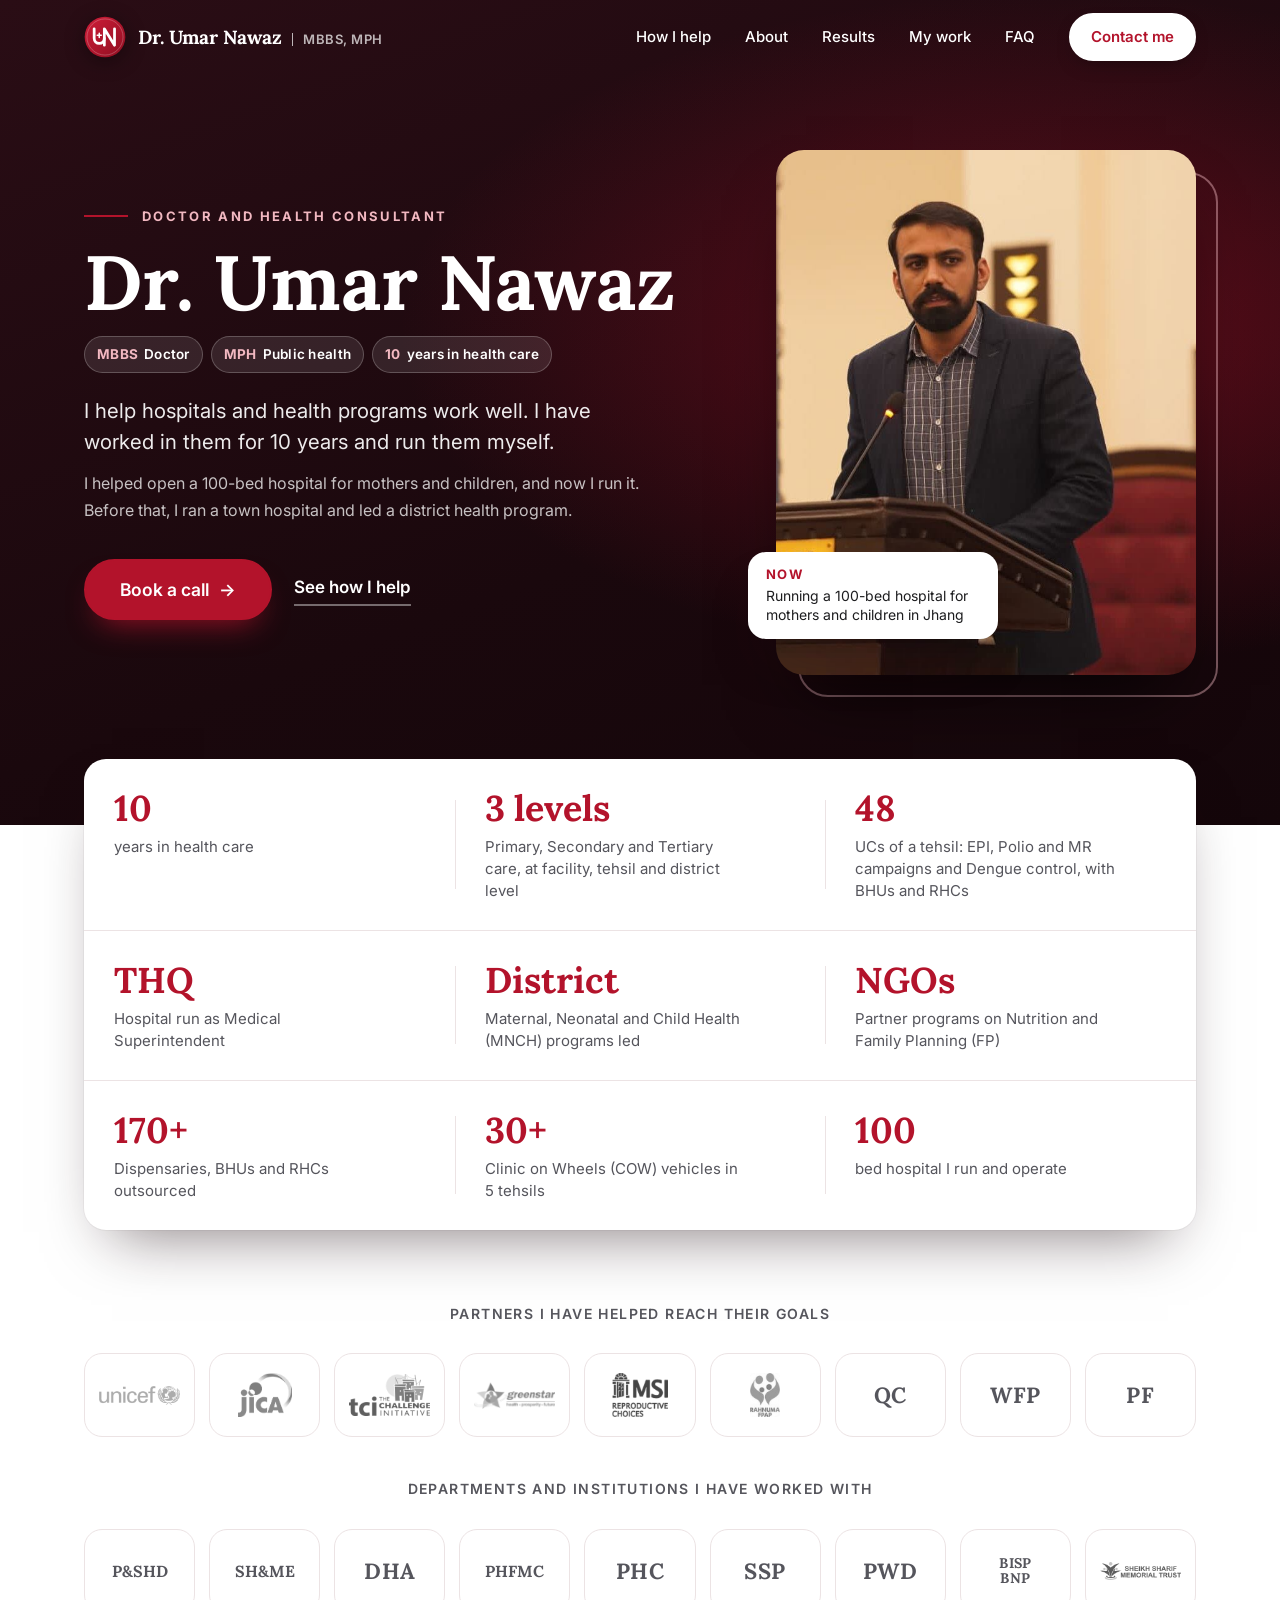
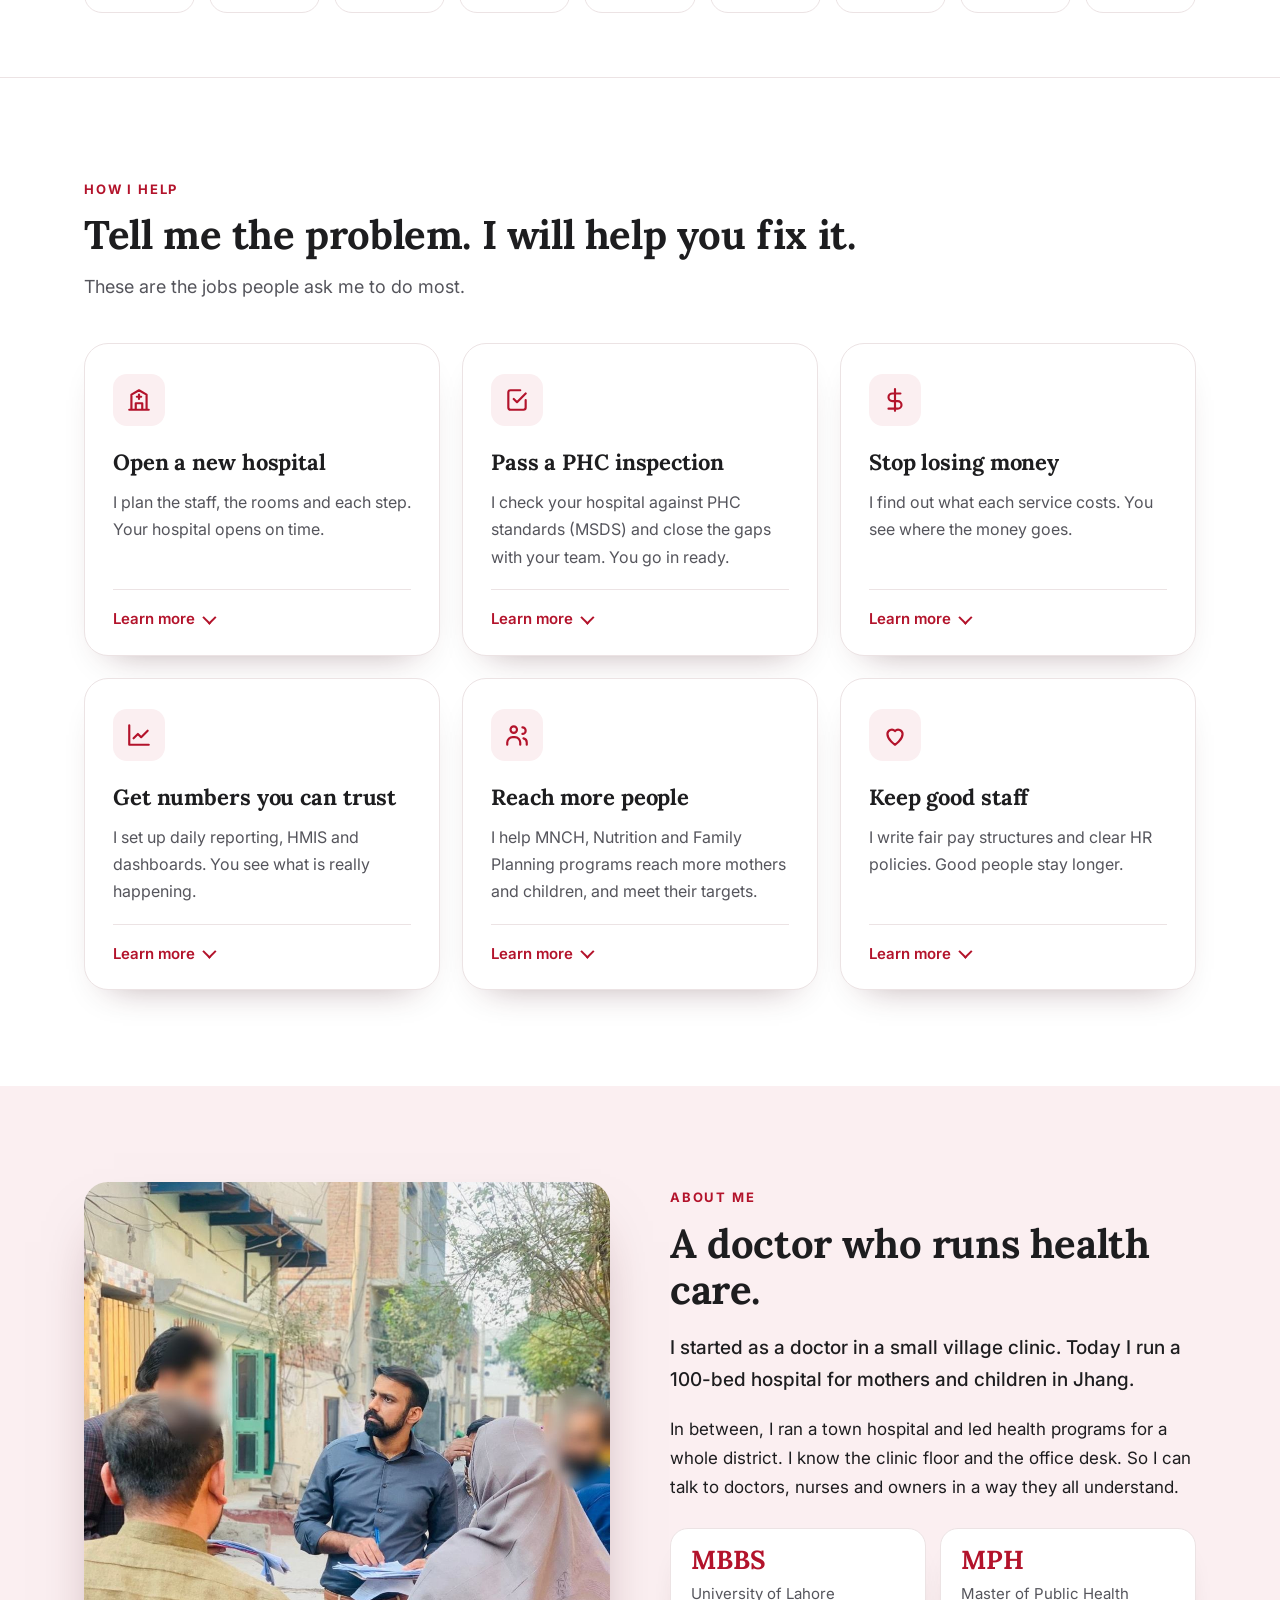
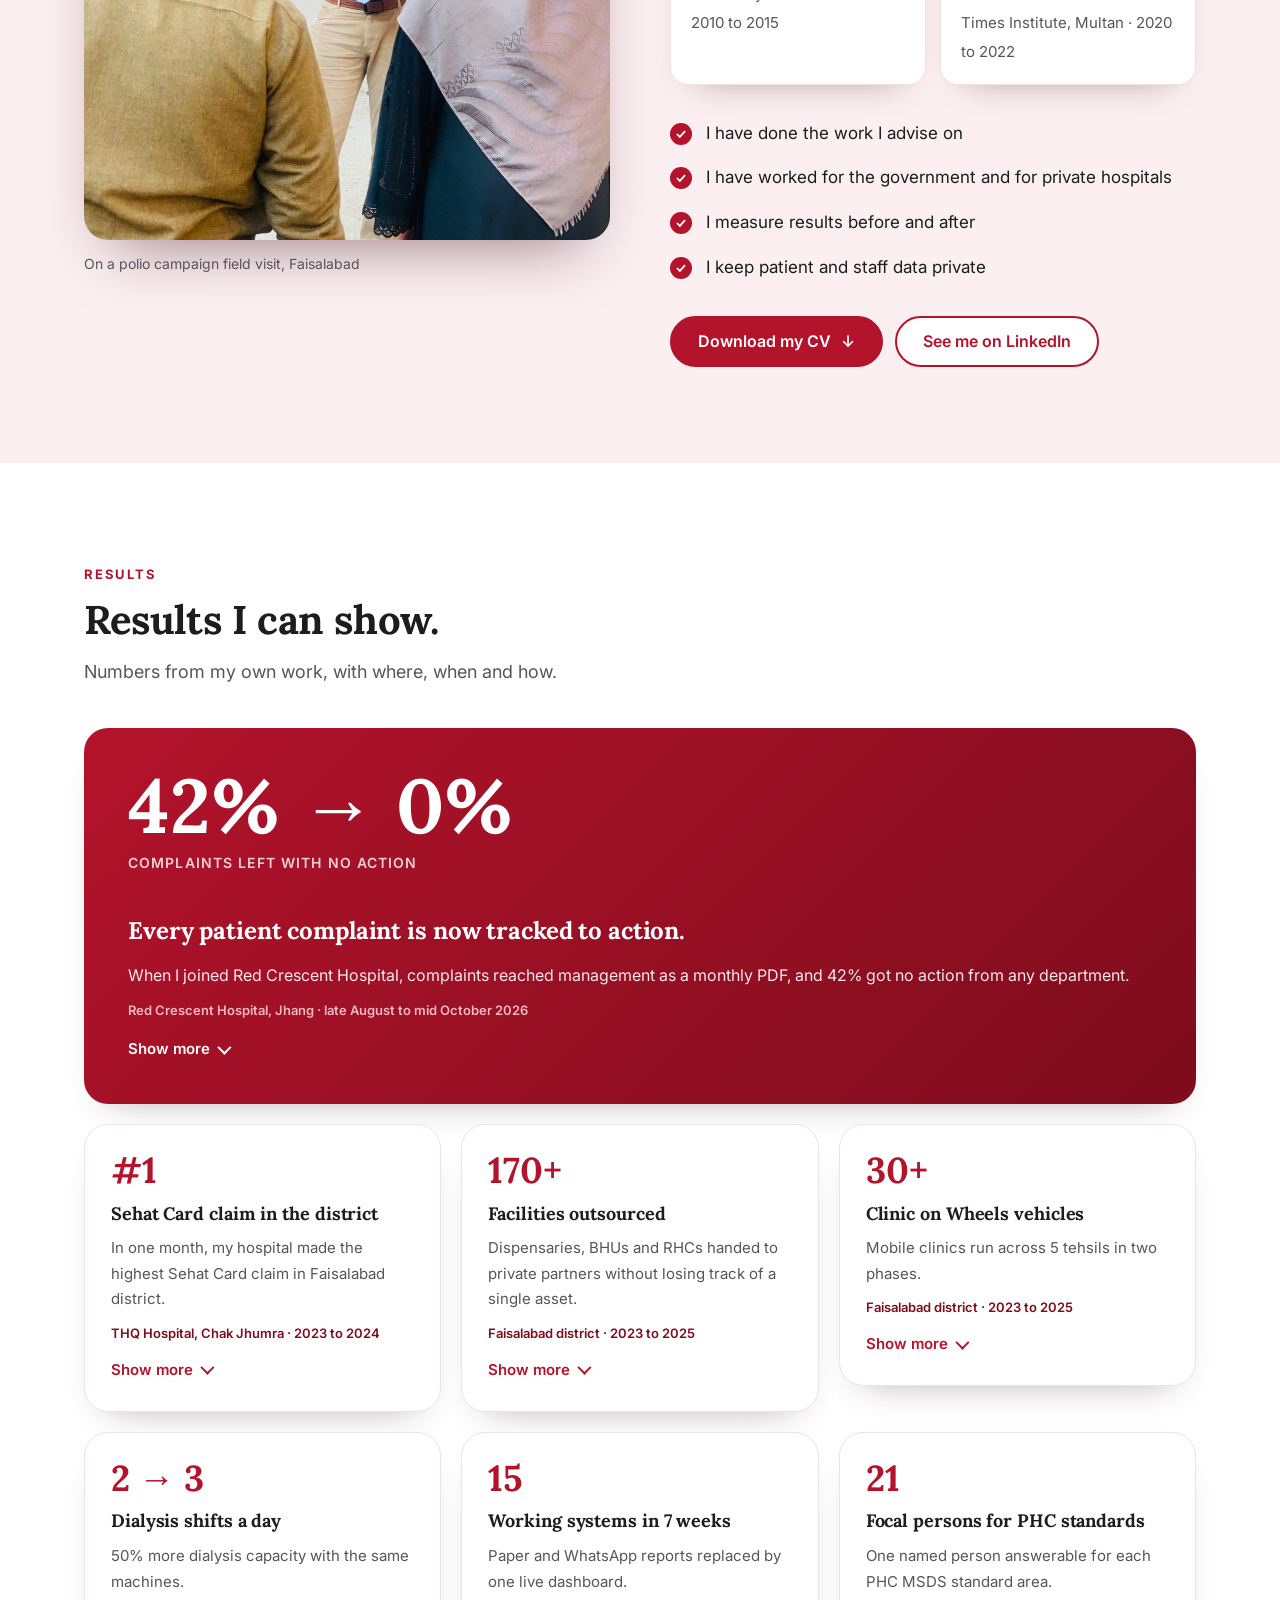
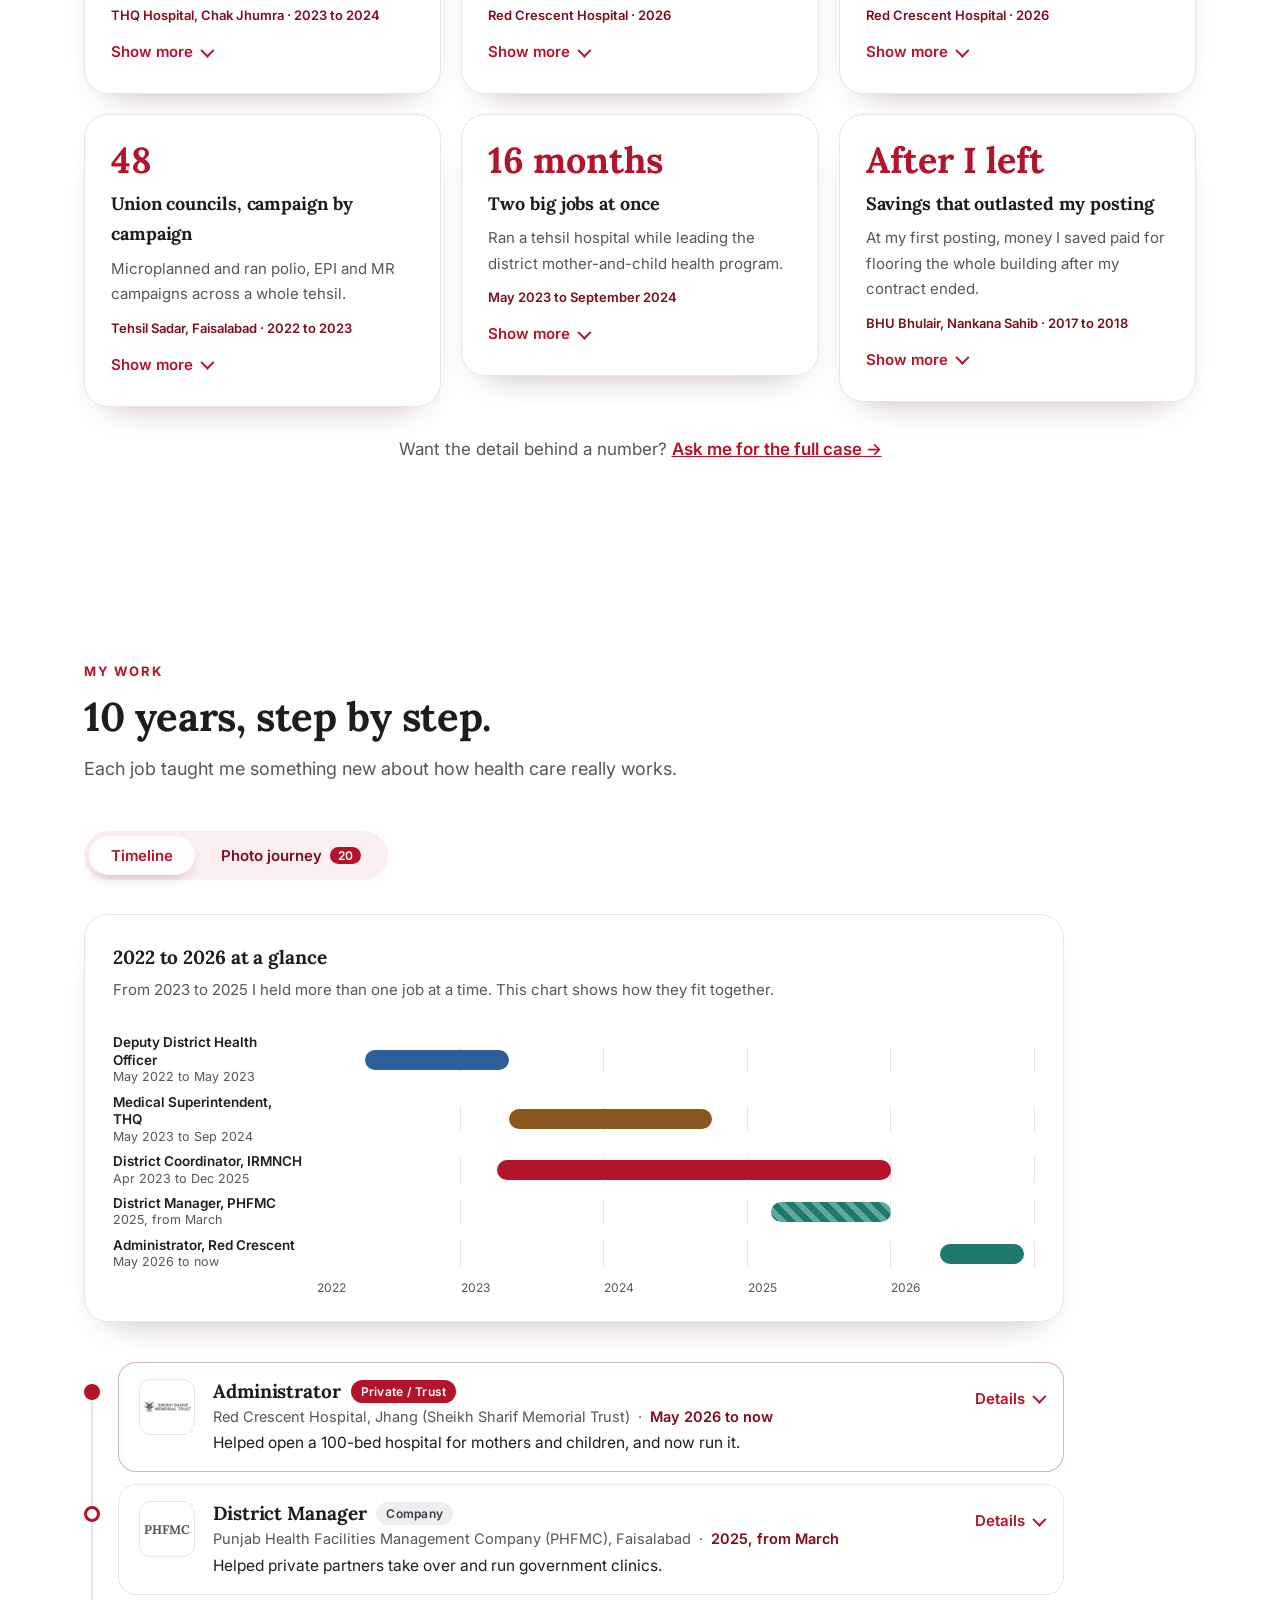
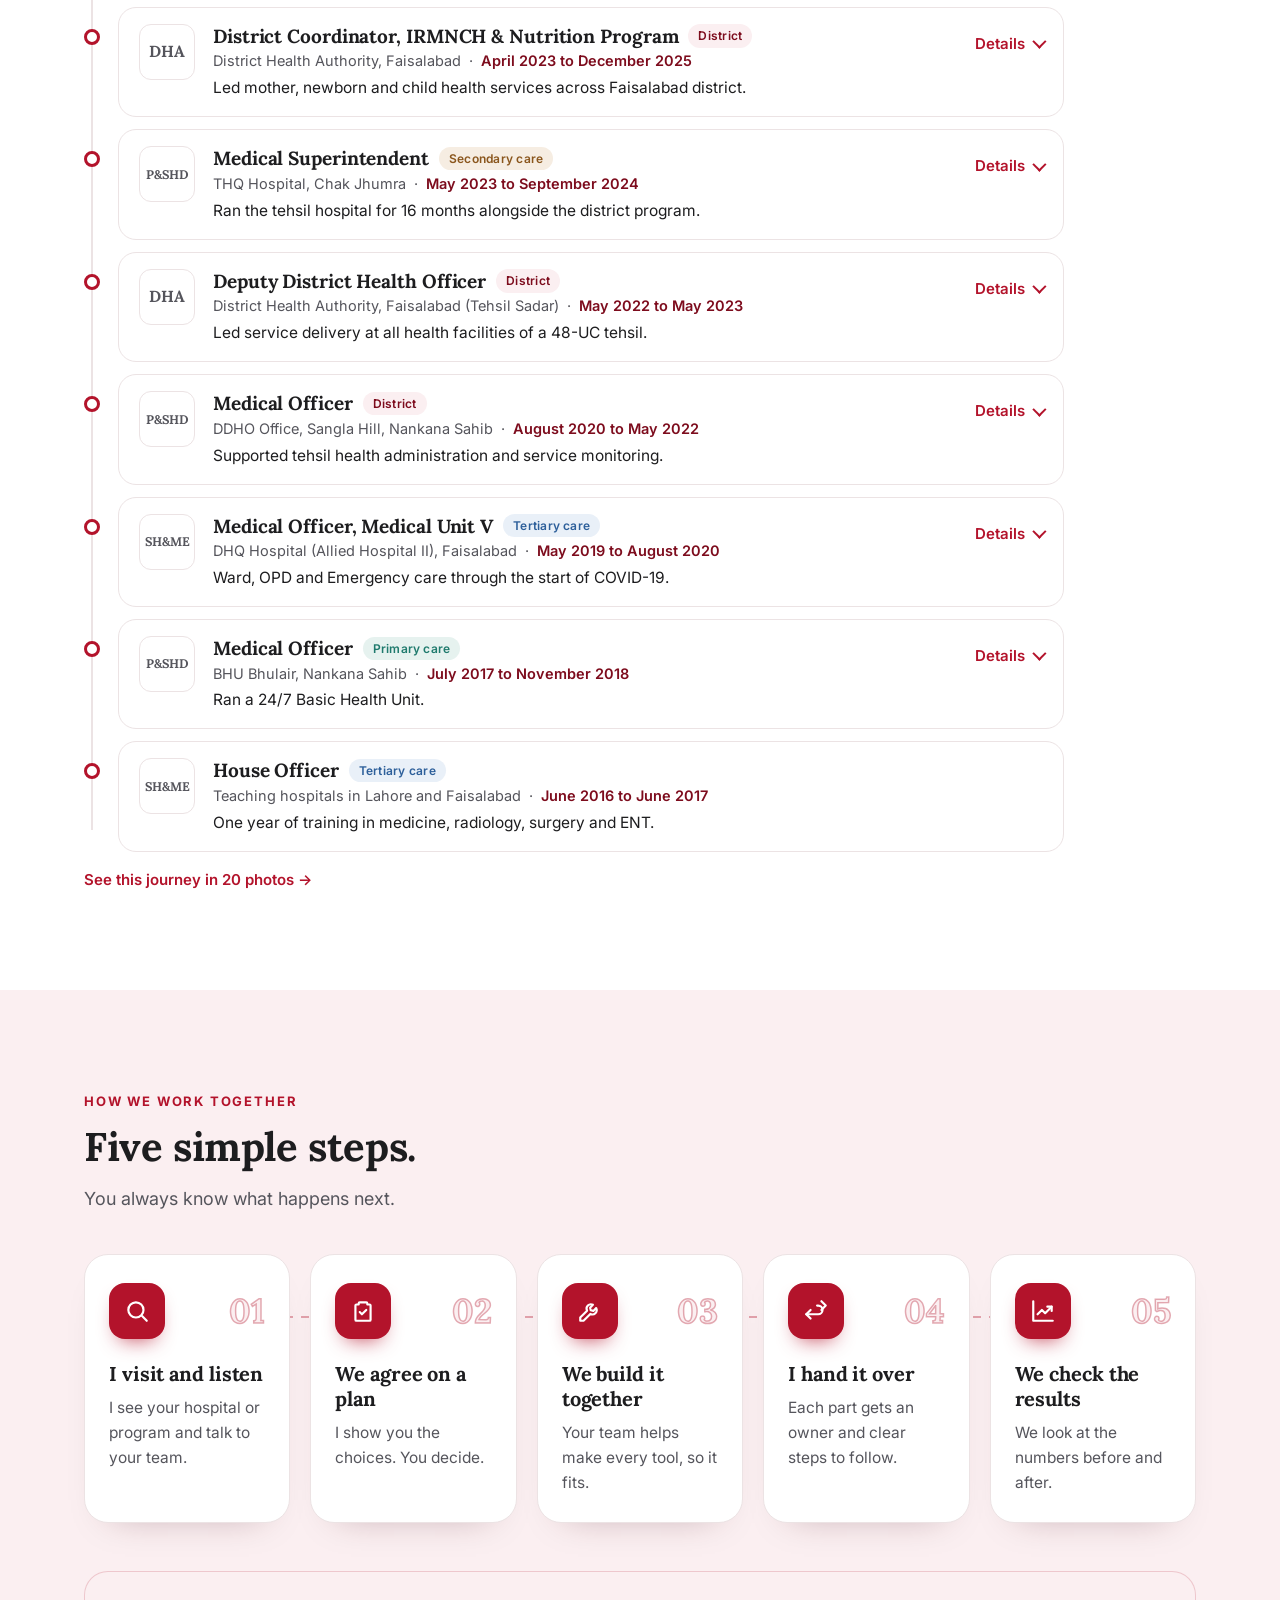
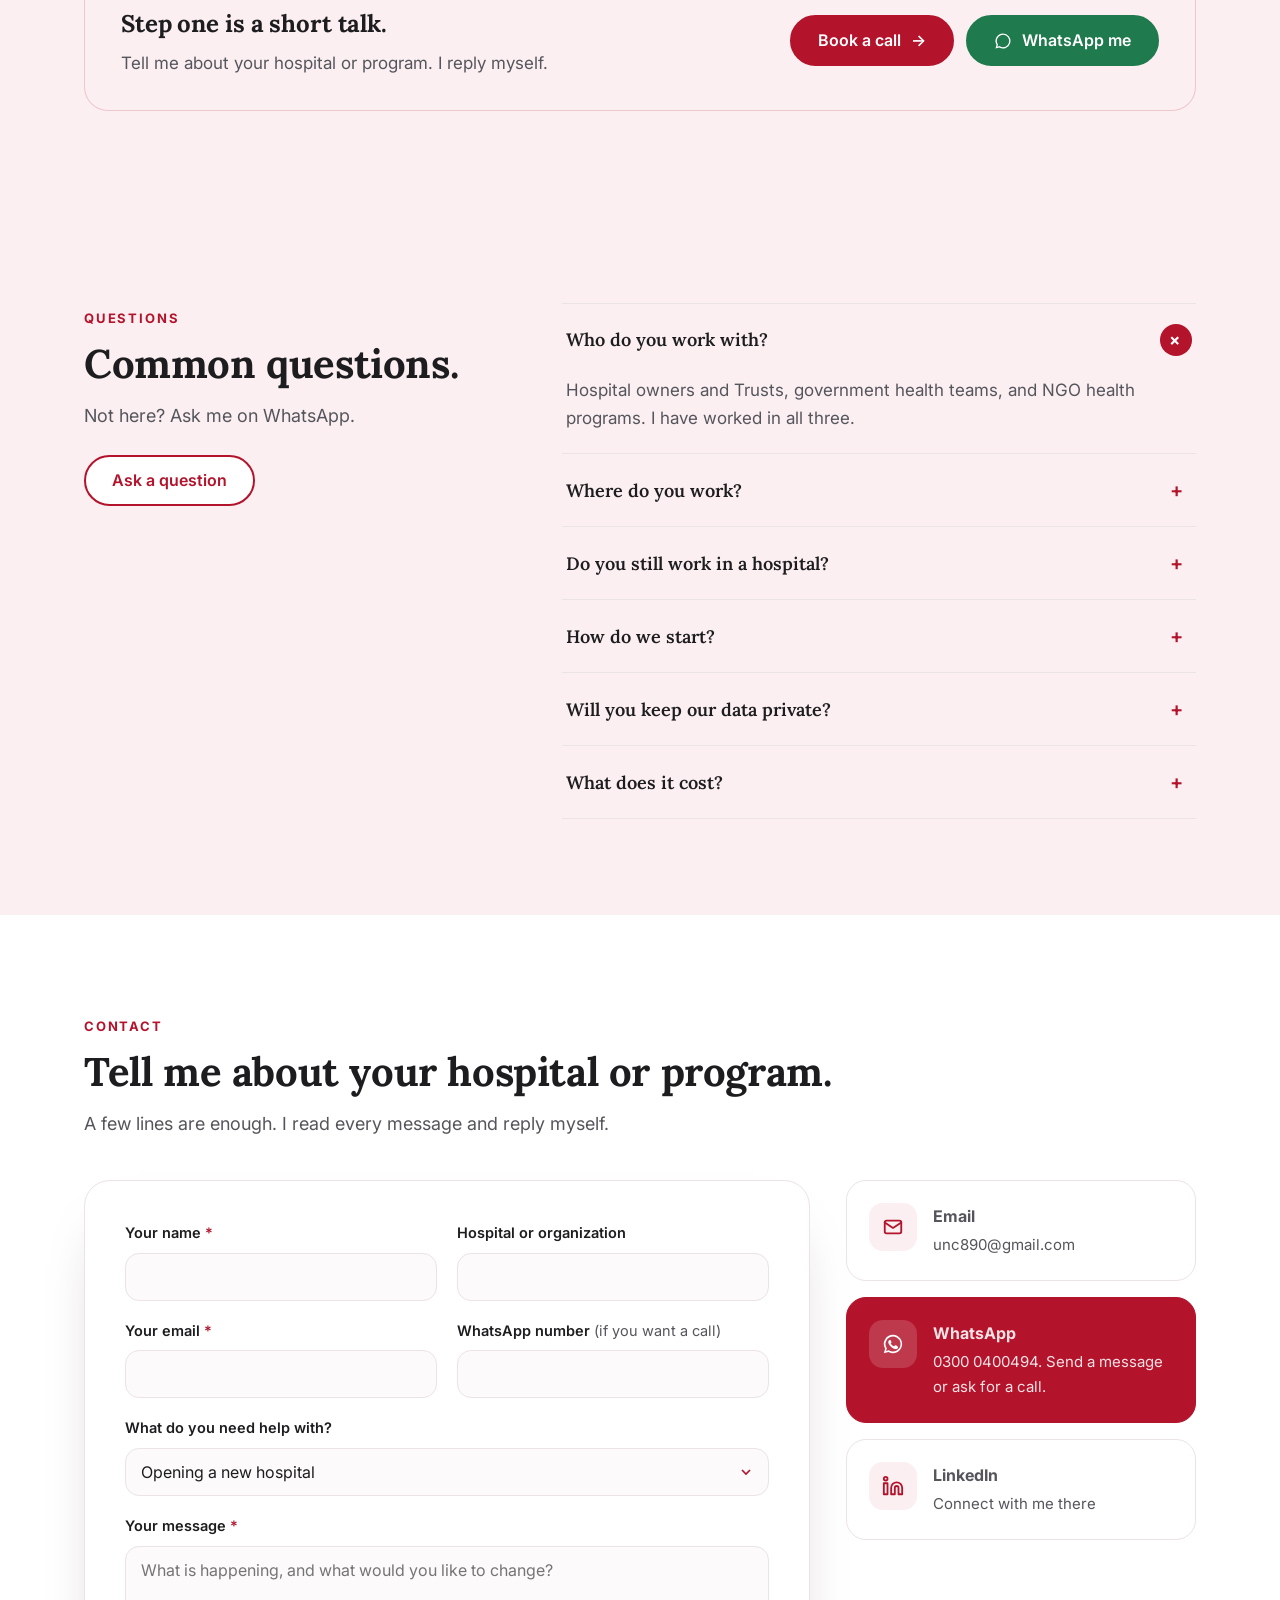
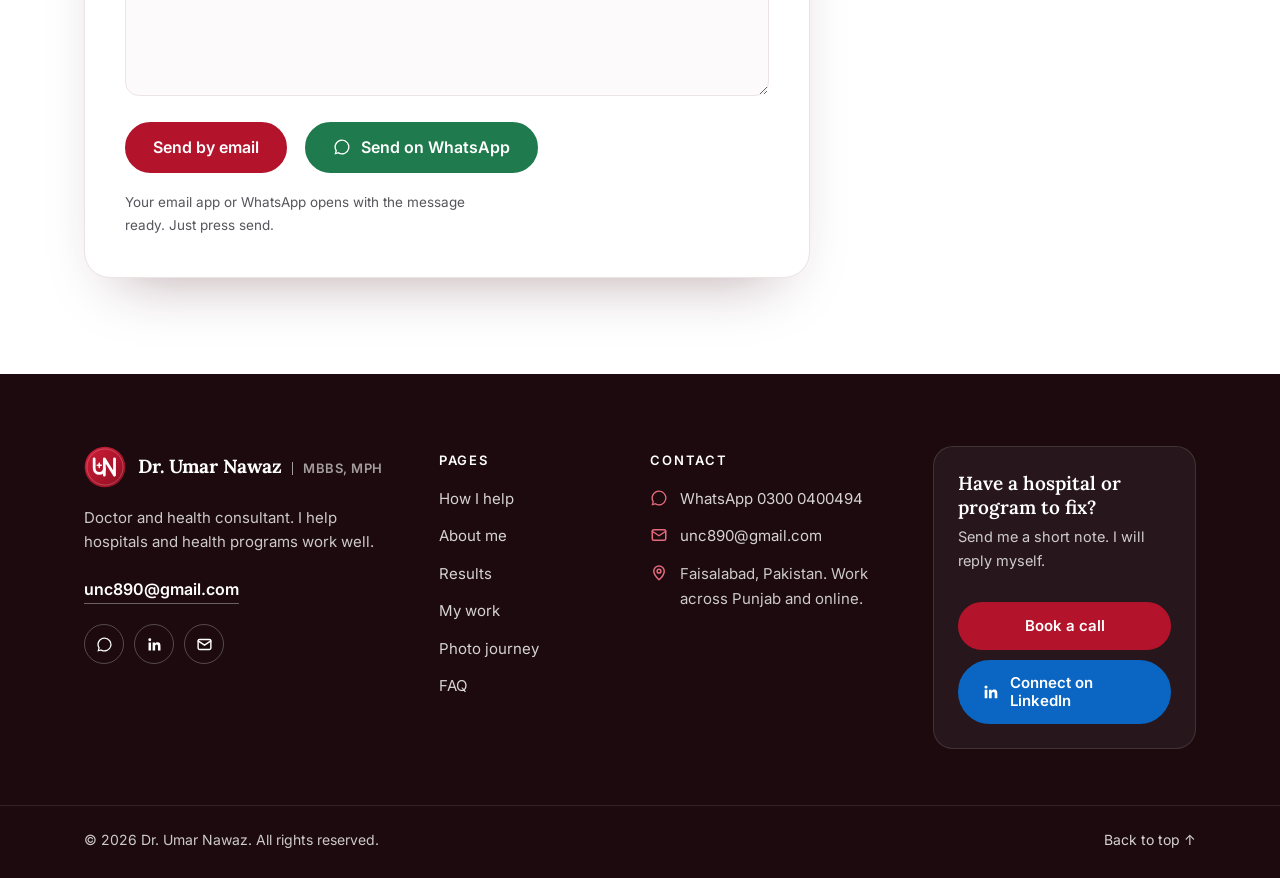
==== commit 369ee416: "Website v12: expandable results, compact job list, departments strip - Results: 9 tiles in a 3 by 3 " ====
--- a/index.html
+++ b/index.html
@@ -16,31 +16,42 @@
 <link rel="preconnect" href="https://fonts.googleapis.com">
 <link href="https://fonts.googleapis.com/css2?family=Lora:wght@500;600;700&family=Inter:wght@400;500;600;700&display=swap" rel="stylesheet">
 <link rel="stylesheet" href="css/site.css">
+<script>document.documentElement.classList.add("js")</script>
 </head>
 <body>
+<a class="skip" href="#main">Skip to content</a>
 
 <header id="hdr"><div class="wrap">
   <a class="logo" href="#top"><img class="mark" src="img/logo.svg" alt="" width="42" height="42"><span><b>Dr. Umar Nawaz</b><small>MBBS, MPH</small></span></a>
-  <nav>
+  <nav aria-label="Main">
     <a href="#help">How I help</a>
     <a href="#about">About</a>
+    <a href="#results">Results</a>
     <a href="#work">My work</a>
-    <a class="btn red" href="contact.html">Talk to me</a>
+    <a href="#faq">FAQ</a>
+    <a class="btn cta" href="#contact">Contact me</a>
   </nav>
 </div></header>
 
-<section class="hero" id="top">
-  <div class="bg" role="img" aria-label="Dr. Umar Nawaz giving a talk in Lahore"></div>
-  <div class="wrap"><div class="copy">
-    <div class="eyebrow">Doctor and health consultant</div>
-    <h1>Dr. Umar Nawaz</h1>
-    <p class="lead">I help hospitals and health programs work well. I have worked in them for 10 years and run them myself.</p>
-    <p class="note">I helped open a 100-bed hospital for mothers and children, and now I run it. Before that, I ran a town hospital and led a district health program.</p>
-    <div class="actions">
-      <a class="btn red" href="contact.html">Book a call</a>
-      <a class="btn line" href="#help">See how I help</a>
-    </div>
-  </div></div>
+<main id="main">
+<section class="hero v11" id="top">
+  <div class="wrap">
+    <div class="copy">
+      <div class="eyebrow">Doctor and health consultant</div>
+      <h1>Dr. Umar Nawaz</h1>
+      <div class="creds-row"><span><b>MBBS</b> Doctor</span><span><b>MPH</b> Public health</span><span><b>10</b> years in health care</span></div>
+      <p class="lead">I help hospitals and health programs work well. I have worked in them for 10 years and run them myself.</p>
+      <p class="note">I helped open a 100-bed hospital for mothers and children, and now I run it. Before that, I ran a town hospital and led a district health program.</p>
+      <div class="actions">
+        <a class="btn red lg" href="#contact">Book a call <span class="arr">→</span></a>
+        <a class="txt-link" href="#help">See how I help</a>
+      </div>
+    </div>
+    <figure class="portrait" style="margin:0">
+      <img src="img/photos/portrait.jpg" alt="Dr. Umar Nawaz speaking at a health meeting in Lahore" width="675" height="844" fetchpriority="high">
+      <figcaption class="tag"><b>Now</b>Running a 100-bed hospital for mothers and children in Jhang</figcaption>
+    </figure>
+  </div>
 </section>
 
 <div class="band"><div class="wrap">
@@ -57,9 +68,31 @@
 
 <div class="logos"><div class="wrap">
   <p class="rv">Partners I have helped reach their goals</p>
-  <div class="logo-row rv d1">
-    <img src="img/logos/unicef.png" alt="UNICEF"><img src="img/logos/jica.png" alt="JICA"><img src="img/logos/tci.png" alt="The Challenge Initiative"><img src="img/logos/greenstar.png" alt="Greenstar"><img src="img/logos/msi.png" alt="MSI Reproductive Choices"><img src="img/logos/rahnuma.png" alt="Rahnuma FPAP">
-    <img src="img/logos/ssmt.png" alt="Sheikh Sharif Memorial Trust" class="wide"><span class="wm">Qatar Charity</span><span class="wm">PHFMC<small>PUNJAB</small></span>
+  <div class="logo-grid rv d1">
+    <div class="lg"><img src="img/logos/unicef.png" alt="UNICEF" loading="lazy"></div>
+    <div class="lg"><img src="img/logos/jica.png" alt="JICA" loading="lazy"></div>
+    <div class="lg"><img src="img/logos/tci.png" alt="The Challenge Initiative" loading="lazy"></div>
+    <div class="lg"><img src="img/logos/greenstar.png" alt="Greenstar" loading="lazy"></div>
+    <div class="lg"><img src="img/logos/msi.png" alt="MSI Reproductive Choices" loading="lazy"></div>
+    <div class="lg"><img src="img/logos/rahnuma.png" alt="Rahnuma FPAP" loading="lazy"></div>
+    <div class="lg mt" role="img" aria-label="Qatar Charity" data-name="Qatar Charity"><span class="mono">QC</span></div>
+    <div class="lg mt" role="img" aria-label="World Food Programme" data-name="World Food Programme"><span class="mono">WFP</span></div>
+    <div class="lg mt" role="img" aria-label="Pathfinder International" data-name="Pathfinder"><span class="mono">PF</span></div>
+  </div>
+</div></div>
+
+<div class="logos depts"><div class="wrap">
+  <p class="rv">Departments and institutions I have worked with</p>
+  <div class="logo-grid rv d1">
+    <div class="lg mt" role="img" aria-label="Primary and Secondary Healthcare Department, Punjab" data-name="Primary &amp; Secondary Healthcare Department, Punjab"><span class="mono m5">P&amp;SHD</span></div>
+    <div class="lg mt" role="img" aria-label="Specialized Healthcare and Medical Education Department, Punjab" data-name="Specialized Healthcare &amp; Medical Education Department, Punjab"><span class="mono m5">SH&amp;ME</span></div>
+    <div class="lg mt" role="img" aria-label="District Health Authority, Faisalabad" data-name="District Health Authority, Faisalabad"><span class="mono">DHA</span></div>
+    <div class="lg mt" role="img" aria-label="Punjab Health Facilities Management Company" data-name="Punjab Health Facilities Management Company"><span class="mono m5">PHFMC</span></div>
+    <div class="lg mt" role="img" aria-label="Punjab Healthcare Commission" data-name="Punjab Healthcare Commission"><span class="mono">PHC</span></div>
+    <div class="lg mt" role="img" aria-label="Sehat Sahulat Program" data-name="Sehat Sahulat Program"><span class="mono">SSP</span></div>
+    <div class="lg mt" role="img" aria-label="Population Welfare Department, Punjab" data-name="Population Welfare Department, Punjab"><span class="mono">PWD</span></div>
+    <div class="lg mt" role="img" aria-label="Benazir Income Support Programme and Benazir Nutrition Programme" data-name="Benazir Income Support Programme / Benazir Nutrition Programme"><span class="mono m2">BISP<br>BNP</span></div>
+    <div class="lg" data-name="Sheikh Sharif Memorial Trust"><img src="img/logos/ssmt.png" alt="Sheikh Sharif Memorial Trust" loading="lazy"></div>
   </div>
 </div></div>
 
@@ -68,34 +101,102 @@
   <h2 class="rv d1">Tell me the problem. I will help you fix it.</h2>
   <p class="sub rv d2">These are the jobs people ask me to do most.</p>
   <div class="cards">
-    <div class="card rv"><div class="icon"><svg viewBox="0 0 24 24"><path d="M3 21h18M5 21V7l7-4 7 4v14M9 21v-6h6v6M12 7v4M10 9h4"/></svg></div><h3>Open a new hospital</h3><p>I plan the staff, the rooms and each step. Your hospital opens on time.</p></div>
-    <div class="card rv d1"><div class="icon"><svg viewBox="0 0 24 24"><path d="M9 11l3 3 8-8M20 12v7a2 2 0 0 1-2 2H6a2 2 0 0 1-2-2V5a2 2 0 0 1 2-2h9"/></svg></div><h3>Pass a PHC inspection</h3><p>I check your hospital against PHC standards (MSDS) and close the gaps with your team. You go in ready.</p></div>
-    <div class="card rv d2"><div class="icon"><svg viewBox="0 0 24 24"><path d="M12 2v20M17 6H9.5a3.5 3.5 0 0 0 0 7h5a3.5 3.5 0 0 1 0 7H6"/></svg></div><h3>Stop losing money</h3><p>I find out what each service costs. You see where the money goes.</p></div>
-    <div class="card rv"><div class="icon"><svg viewBox="0 0 24 24"><path d="M3 3v18h18M7 15l4-4 3 3 6-6"/></svg></div><h3>Get numbers you can trust</h3><p>I set up daily reporting, HMIS and dashboards. You see what is really happening.</p></div>
-    <div class="card rv d1"><div class="icon"><svg viewBox="0 0 24 24"><circle cx="9" cy="7" r="3"/><path d="M3 21v-2a5 5 0 0 1 5-5h2a5 5 0 0 1 5 5v2M17 11a3 3 0 1 0 0-6M21 21v-2a4 4 0 0 0-3-3.9"/></svg></div><h3>Reach more people</h3><p>I help MNCH, Nutrition and Family Planning programs reach more mothers and children, and meet their targets.</p></div>
-    <div class="card rv d2"><div class="icon"><svg viewBox="0 0 24 24"><path d="M12 21s-7-4.5-7-10a4 4 0 0 1 7-2.6A4 4 0 0 1 19 11c0 5.5-7 10-7 10z"/></svg></div><h3>Keep good staff</h3><p>I write fair pay structures and clear HR policies. Good people stay longer.</p></div>
+    <div class="card rv"><div class="icon"><svg viewBox="0 0 24 24"><path d="M3 21h18M5 21V7l7-4 7 4v14M9 21v-6h6v6M12 7v4M10 9h4"/></svg></div><h3>Open a new hospital</h3><p>I plan the staff, the rooms and each step. Your hospital opens on time.</p>
+      <details class="more"><summary>Learn more</summary><ul><li>Staff plan and job roles</li><li>Room and equipment checklists</li><li>Opening plan with an owner for each step</li><li>Daily reports from the first day</li></ul><a href="#contact" data-topic="Opening a new hospital">Ask me about this →</a></details></div>
+    <div class="card rv d1"><div class="icon"><svg viewBox="0 0 24 24"><path d="M9 11l3 3 8-8M20 12v7a2 2 0 0 1-2 2H6a2 2 0 0 1-2-2V5a2 2 0 0 1 2-2h9"/></svg></div><h3>Pass a PHC inspection</h3><p>I check your hospital against PHC standards (MSDS) and close the gaps with your team. You go in ready.</p>
+      <details class="more"><summary>Learn more</summary><ul><li>Gap check against PHC MSDS</li><li>SOPs and policies that fit your hospital</li><li>Focal persons and a step by step plan</li><li>Weekly progress report</li></ul><a href="#contact" data-topic="Passing an inspection">Ask me about this →</a></details></div>
+    <div class="card rv d2"><div class="icon"><svg viewBox="0 0 24 24"><path d="M12 2v20M17 6H9.5a3.5 3.5 0 0 0 0 7h5a3.5 3.5 0 0 1 0 7H6"/></svg></div><h3>Stop losing money</h3><p>I find out what each service costs. You see where the money goes.</p>
+      <details class="more"><summary>Learn more</summary><ul><li>Cost of each service</li><li>Where money is lost</li><li>One simple money report each month</li></ul><a href="#contact" data-topic="Costs and money">Ask me about this →</a></details></div>
+    <div class="card rv"><div class="icon"><svg viewBox="0 0 24 24"><path d="M3 3v18h18M7 15l4-4 3 3 6-6"/></svg></div><h3>Get numbers you can trust</h3><p>I set up daily reporting, HMIS and dashboards. You see what is really happening.</p>
+      <details class="more"><summary>Learn more</summary><ul><li>Daily stats forms for each department</li><li>HMIS set up so clinical staff find it easy</li><li>One dashboard for leaders</li></ul><a href="#contact" data-topic="Reports and numbers">Ask me about this →</a></details></div>
+    <div class="card rv d1"><div class="icon"><svg viewBox="0 0 24 24"><circle cx="9" cy="7" r="3"/><path d="M3 21v-2a5 5 0 0 1 5-5h2a5 5 0 0 1 5 5v2M17 11a3 3 0 1 0 0-6M21 21v-2a4 4 0 0 0-3-3.9"/></svg></div><h3>Reach more people</h3><p>I help MNCH, Nutrition and Family Planning programs reach more mothers and children, and meet their targets.</p>
+      <details class="more"><summary>Learn more</summary><ul><li>Indicator reviews with LHVs, LHSs and LHWs</li><li>EMR and report data checks</li><li>Field checks where the work happens</li><li>Joint plans with partner NGOs</li></ul><a href="#contact" data-topic="A health program">Ask me about this →</a></details></div>
+    <div class="card rv d2"><div class="icon"><svg viewBox="0 0 24 24"><path d="M12 21s-7-4.5-7-10a4 4 0 0 1 7-2.6A4 4 0 0 1 19 11c0 5.5-7 10-7 10z"/></svg></div><h3>Keep good staff</h3><p>I write fair pay structures and clear HR policies. Good people stay longer.</p>
+      <details class="more"><summary>Learn more</summary><ul><li>Fair pay structure</li><li>Clear HR policies</li><li>Staff training to meet standards</li></ul><a href="#contact" data-topic="Staff and pay">Ask me about this →</a></details></div>
   </div>
 </div></section>
 
 <section class="soft" id="about"><div class="wrap split">
-  <img class="rv" src="img/photos/journey/j36.jpg" alt="Dr. Umar Nawaz talking with a health worker during a polio campaign" loading="lazy" style="aspect-ratio:4/5;object-position:50% 30%">
-  <div class="rv d1">
+  <figure class="about-photo rv" style="margin:0">
+    <img src="img/photos/journey/j36.jpg" alt="Dr. Umar Nawaz talking with a health worker during a polio campaign" loading="lazy">
+    <figcaption>On a polio campaign field visit, Faisalabad</figcaption>
+  </figure>
+  <div class="about-copy rv d1">
     <span class="kicker">About me</span>
     <h2>A doctor who runs health care.</h2>
-    <p>I started as a doctor in a small village clinic. Over time I took on bigger jobs. I ran a town hospital. I led health programs for a whole district. Today I run a 100-bed hospital for mothers and children in Jhang.</p>
-    <p>I know the clinic floor and the office desk. So I can talk to doctors, nurses and owners in a way they all understand.</p>
+    <p class="intro">I started as a doctor in a small village clinic. Today I run a 100-bed hospital for mothers and children in Jhang.</p>
+    <p>In between, I ran a town hospital and led health programs for a whole district. I know the clinic floor and the office desk. So I can talk to doctors, nurses and owners in a way they all understand.</p>
+    <div class="quals">
+      <div class="qual"><b>MBBS</b><span>University of Lahore<br>2010 to 2015</span></div>
+      <div class="qual"><b>MPH</b><span>Master of Public Health<br>Times Institute, Multan · 2020 to 2022</span></div>
+    </div>
     <ul class="checks">
       <li>I have done the work I advise on</li>
       <li>I have worked for the government and for private hospitals</li>
       <li>I measure results before and after</li>
       <li>I keep patient and staff data private</li>
     </ul>
-  </div>
+    <div class="cv-row">
+      <a class="btn red" href="cv/Dr-Umar-Nawaz-CV.pdf" download>Download my CV <span class="arr">↓</span></a>
+      <a class="btn line" href="https://www.linkedin.com/in/umar-nawaz-a5271912b" target="_blank" rel="noopener">See me on LinkedIn</a>
+    </div>
+  </div>
+</div></section>
+
+<section id="results"><div class="wrap">
+  <span class="kicker rv">Results</span>
+  <h2 class="rv d1">Results I can show.</h2>
+  <p class="sub rv d2">Numbers from my own work, with where, when and how.</p>
+  <div class="ach">
+    <div class="a feat rv">
+      <div class="big">42% → 0%<small>Complaints left with no action</small></div>
+      <div>
+        <h3>Every patient complaint is now tracked to action.</h3>
+        <p>When I joined Red Crescent Hospital, complaints reached management as a monthly PDF, and 42% got no action from any department.</p>
+        <span class="where">Red Crescent Hospital, Jhang · late August to mid October 2026</span>
+        <button class="xbtn" type="button" aria-expanded="false" aria-controls="rx0" data-more="Show more" data-less="Show less">Show more</button>
+        <div class="xp" id="rx0"><div><ul>
+          <li>Moved every complaint into one tracking system on the hospital dashboard</li>
+          <li>Each complaint has a named owner, a deadline and a follow-up call to the patient</li>
+          <li>A complaint stays open until the department acts</li>
+          <li>Department-wise and consultant-wise complaint reviews now go to the MD each month</li>
+        </ul></div></div>
+      </div>
+    </div>
+    <div class="a rv"><b>#1</b><h3>Sehat Card claim in the district</h3><p>In one month, my hospital made the highest Sehat Card claim in Faisalabad district.</p><span class="where">THQ Hospital, Chak Jhumra · 2023 to 2024</span>
+      <button class="xbtn" type="button" aria-expanded="false" aria-controls="rx1" data-more="Show more" data-less="Show less">Show more</button>
+      <div class="xp" id="rx1"><div><ul><li>Audited all earlier patient files and completed the missing ones</li><li>Set up a claims system with dedicated staff</li><li>Worked closely with the staff deputed by the Sehat Sahulat Program</li><li>Turned lost insurance income into money the hospital could use</li></ul></div></div></div>
+    <div class="a rv d1"><b>170+</b><h3>Facilities outsourced</h3><p>Dispensaries, BHUs and RHCs handed to private partners without losing track of a single asset.</p><span class="where">Faisalabad district · 2023 to 2025</span>
+      <button class="xbtn" type="button" aria-expanded="false" aria-controls="rx2" data-more="Show more" data-less="Show less">Show more</button>
+      <div class="xp" id="rx2"><div><ul><li>Stock and equipment of each facility checked against a list before handover</li><li>Every partner took over a known, recorded position</li><li>Coordinated the district side with PHFMC and the partners</li></ul></div></div></div>
+    <div class="a rv d2"><b>30+</b><h3>Clinic on Wheels vehicles</h3><p>Mobile clinics run across 5 tehsils in two phases.</p><span class="where">Faisalabad district · 2023 to 2025</span>
+      <button class="xbtn" type="button" aria-expanded="false" aria-controls="rx3" data-more="Show more" data-less="Show less">Show more</button>
+      <div class="xp" id="rx3"><div><ul><li>Took health services to areas that get the least care</li><li>Checked camps and data in the field, not just on paper</li><li>Worked with district health leaders at every level</li></ul></div></div></div>
+    <div class="a rv"><b>2 → 3</b><h3>Dialysis shifts a day</h3><p>50% more dialysis capacity with the same machines.</p><span class="where">THQ Hospital, Chak Jhumra · 2023 to 2024</span>
+      <button class="xbtn" type="button" aria-expanded="false" aria-controls="rx4" data-more="Show more" data-less="Show less">Show more</button>
+      <div class="xp" id="rx4"><div><ul><li>Gynae theatre raised from 3 to 5 mornings a week</li><li>General surgery theatre extended to evenings</li><li>Paeds OPD and ultrasound OPD opened in evening shifts</li><li>24/7 indoor and ER pharmacy and 24/7 lab set up</li></ul></div></div></div>
+    <div class="a rv d1"><b>15</b><h3>Working systems in 7 weeks</h3><p>Paper and WhatsApp reports replaced by one live dashboard.</p><span class="where">Red Crescent Hospital · 2026</span>
+      <button class="xbtn" type="button" aria-expanded="false" aria-controls="rx5" data-more="Show more" data-less="Show less">Show more</button>
+      <div class="xp" id="rx5"><div><ul><li>Daily stats, complaints, HR, quality, pharmacy stock and equipment checks</li><li>Simple daily forms that department staff fill in themselves</li><li>One dashboard for hospital leaders</li><li>HMIS shaped so clinical staff find it easy</li></ul></div></div></div>
+    <div class="a rv d2"><b>21</b><h3>Focal persons for PHC standards</h3><p>One named person answerable for each PHC MSDS standard area.</p><span class="where">Red Crescent Hospital · 2026</span>
+      <button class="xbtn" type="button" aria-expanded="false" aria-controls="rx6" data-more="Show more" data-less="Show less">Show more</button>
+      <div class="xp" id="rx6"><div><ul><li>Implementation committee with written terms of reference</li><li>10-phase plan from gap check to re-verification</li><li>Weekly progress report to the Managing Director</li></ul></div></div></div>
+    <div class="a rv"><b>48</b><h3>Union councils, campaign by campaign</h3><p>Microplanned and ran polio, EPI and MR campaigns across a whole tehsil.</p><span class="where">Tehsil Sadar, Faisalabad · 2022 to 2023</span>
+      <button class="xbtn" type="button" aria-expanded="false" aria-controls="rx7" data-more="Show more" data-less="Show less">Show more</button>
+      <div class="xp" id="rx7"><div><ul><li>Polio coverage rose during my tenure</li><li>Put the 2022 WHO fixed-site policy into practice with BCG and MR session days, which drew a massive response</li><li>Kept the session days running after I moved to the district post</li><li>Regular meetings with MOs and WMOs to close service gaps</li></ul></div></div></div>
+    <div class="a rv d1"><b>16 months</b><h3>Two big jobs at once</h3><p>Ran a tehsil hospital while leading the district mother-and-child health program.</p><span class="where">May 2023 to September 2024</span>
+      <button class="xbtn" type="button" aria-expanded="false" aria-controls="rx8" data-more="Show more" data-less="Show less">Show more</button>
+      <div class="xp" id="rx8"><div><ul><li>Beds increased by government notification during my tenure</li><li>Better ER triage and clinical shift handover</li><li>Building revamp through a proper tender; water supply restored</li><li>Recovered dues from the outsourced parking and canteen</li></ul></div></div></div>
+    <div class="a rv d2"><b>After I left</b><h3>Savings that outlasted my posting</h3><p>At my first posting, money I saved paid for flooring the whole building after my contract ended.</p><span class="where">BHU Bhulair, Nankana Sahib · 2017 to 2018</span>
+      <button class="xbtn" type="button" aria-expanded="false" aria-controls="rx9" data-more="Show more" data-less="Show less">Show more</button>
+      <div class="xp" id="rx9"><div><ul><li>Prepared the BHU for PHC (MSDS) inspection</li><li>Repainted, repaired the entrance and put up signage from Health Council funds</li><li>Ran a 24/7 BHU: OPD, EPI, labour room, staff and accounts</li></ul></div></div></div>
+  </div>
+  <p class="rv" style="margin:28px 0 0;text-align:center;color:var(--grey)">Want the detail behind a number? <a href="#contact" style="color:var(--red);font-weight:600">Ask me for the full case →</a></p>
 </div></section>
 
 <section id="work"><div class="wrap">
   <span class="kicker rv">My work</span>
-  <h2 class="rv d1">Ten years, step by step.</h2>
+  <h2 class="rv d1">10 years, step by step.</h2>
   <p class="sub rv d2">Each job taught me something new about how health care really works.</p>
   <div class="wtabs rv d2" role="tablist" aria-label="My work">
     <button class="on" role="tab" aria-selected="true" aria-controls="wp-timeline" data-t="timeline">Timeline</button>
@@ -103,77 +204,204 @@
   </div>
 
   <div class="wpanel on" id="wp-timeline" role="tabpanel">
-  <div class="timeline">
-    <div class="step-t now rv"><div class="yr">2026 to now</div><h3>Administrator</h3><div class="where">Red Crescent Hospital, Jhang</div><p>I helped open a 100-bed hospital for mothers and children, and now I run it.</p>
-      <ul><li>Set up 15 working systems for daily reporting, complaints, HR, quality and pharmacy stock, all in one dashboard.</li><li>Complaints left with no action fell from 42% to 0%.</li><li>Customized the HMIS so it is easy for clinical staff and gives an accurate picture of clinical care.</li><li>Wrote SOPs and policies that meet national and international standards and fit ground realities.</li><li>Started a 10-phase plan to meet PHC Minimum Service Delivery Standards (MSDS). A committee and 21 focal persons carry it out, with a weekly progress report.</li></ul>
-      <div class="learn">What I learned: building a system is easy. Getting people to use it every day is the real work.</div></div>
-    <div class="step-t rv"><div class="yr">2025</div><h3>District Manager</h3><div class="where">Punjab Health Facilities Management Company, Faisalabad</div><p>I helped private partners take over and run government clinics.</p>
-      <ul><li>Evaluated stock and equipment of each health facility before outsourcing.</li><li>Oversaw the outsourcing of Maryam Nawaz Health Clinics.</li></ul>
-      <div class="learn">What I learned: how to bring in a big change across a whole district.</div></div>
-    <div class="step-t rv"><div class="yr">2023 to 2025</div><h3>District Coordinator, IRMNCH and Nutrition Program</h3><div class="where">District Health Authority, Faisalabad</div><p>Our district was last in Punjab on every service indicator for months. I set out to change that.</p>
-      <ul><li>Held regular review meetings and explained each indicator to LHVs, LHSs and LHWs.</li><li>Improved the data quality of EMR and of daily, weekly and monthly reports.</li><li>Led the district to graduation from The Challenge Initiative (TCI) Family Planning program.</li><li>Managed the outsourcing of 170+ Dispensaries, BHUs and RHCs.</li><li>Managed 30+ Clinic on Wheels (COW) vehicles in 5 tehsils over two phases, and helped launch Maryam Nawaz Health Clinics.</li><li>Worked with UNICEF, JICA, TCI and other NGOs on Nutrition and Family Planning goals.</li><li>Ran the Free Model Health Mela 2025 with partner NGOs: Hepatitis B and C screening, diabetes, nutrition and Family Planning.</li></ul>
-      <div class="learn">What I learned: when staff understand an indicator, they work to improve it.</div></div>
-    <div class="step-t rv"><div class="yr">2023 to 2024</div><h3>Medical Superintendent</h3><div class="where">THQ Hospital, Chak Jhumra</div><p>I ran the town hospital while also leading the district program.</p>
-      <ul><li>Met the Universal Health Insurance (UHI) targets.</li><li>Increased the number of beds with limited HR.</li><li>Maintained the supply chain and used the budget well.</li><li>Started implementing PHC Minimum Service Delivery Standards (MSDS).</li></ul>
-      <div class="learn">What I learned: with few staff and a fixed budget, good planning makes the difference.</div></div>
-    <div class="step-t rv"><div class="yr">2022 to 2023</div><h3>Deputy District Health Officer</h3><div class="where">District Health Authority, Faisalabad</div><p>I led service delivery at all health facilities of the tehsil.</p>
-      <ul><li>Ran EPI, Polio and MR campaigns and Dengue control across 48 UCs.</li><li>Worked to meet campaign targets and the indicators of each health facility.</li><li>Implemented EMR and EPI SOPs.</li><li>Led case response to notifiable diseases.</li><li>Managed the budget of all health facilities in the tehsil, including BHUs and RHCs.</li><li>Supervised Polio teams in the field and the revamp of an RHC.</li></ul>
-      <div class="learn">What I learned: field visits show what reports do not.</div></div>
-    <div class="step-t rv"><div class="yr">2020 to 2022</div><h3>Medical Officer</h3><div class="where">DDHO Office, Sangla Hill, Nankana Sahib</div><p>I supported tehsil health administration and service monitoring.</p>
-      <ul><li>Also held the extra charge of District Surveillance Coordinator.</li><li>Also held the extra charge of Deputy District Officer Health, Nankana Sahib.</li></ul>
-      <div class="learn">What I learned: how to step into any role and keep services running.</div></div>
-    <div class="step-t rv"><div class="yr">2019 to 2020</div><h3>Medical Officer, Medical Unit V</h3><div class="where">DHQ Hospital (Allied Hospital II), Faisalabad</div><p>I treated patients in the ward, OPD and Emergency, through the start of COVID-19.</p>
-      <ul><li>Kept care going during COVID-19, on both the medical side and the management side.</li><li>Worked with the Medical Superintendent to keep a good place to work for doctors and nurses.</li></ul>
-      <div class="learn">What I learned: going back to the ward after an admin post sharpened my clinical skills again.</div></div>
-    <div class="step-t rv"><div class="yr">2017 to 2018</div><h3>Medical Officer</h3><div class="where">BHU Bhulair, Nankana Sahib</div><p>I ran Primary Healthcare services at a Basic Health Unit.</p>
-      <ul><li>Also held the extra charge of Deputy District Officer Health for more than 11 months.</li></ul>
-      <div class="learn">What I learned: how to run tehsil-level operations, learned on the job without formal orientation.</div></div>
-    <div class="step-t rv"><div class="yr">2016 to 2017</div><h3>House Officer</h3><div class="where">Teaching hospitals in Lahore and Faisalabad</div><p>One year of training in medicine, radiology, surgery and ENT.</p></div>
-  </div>  <button class="peek" type="button" data-open="journey">See this journey in 20 photos →</button>
+  <div class="overlap rv">
+    <h3>2022 to 2026 at a glance</h3>
+    <p>From 2023 to 2025 I held more than one job at a time. This chart shows how they fit together.</p>
+    <div class="gantt" role="img" aria-label="Chart of jobs from 2022 to 2026. Deputy District Health Officer May 2022 to May 2023. Medical Superintendent May 2023 to September 2024. District Coordinator April 2023 to December 2025. District Manager from March 2025. Administrator May 2026 to now.">
+      <div class="g-row"><div class="lbl">Deputy District Health Officer<small>May 2022 to May 2023</small></div><div class="g-track"><span class="g-bar c2" style="left:6.7%;width:20%"></span></div></div>
+      <div class="g-row"><div class="lbl">Medical Superintendent, THQ<small>May 2023 to Sep 2024</small></div><div class="g-track"><span class="g-bar c3" style="left:26.7%;width:28.3%"></span></div></div>
+      <div class="g-row"><div class="lbl">District Coordinator, IRMNCH<small>Apr 2023 to Dec 2025</small></div><div class="g-track"><span class="g-bar" style="left:25%;width:55%"></span></div></div>
+      <div class="g-row"><div class="lbl">District Manager, PHFMC<small>2025, from March</small></div><div class="g-track"><span class="g-bar open" style="left:63.3%;width:16.7%"></span></div></div>
+      <div class="g-row"><div class="lbl">Administrator, Red Crescent<small>May 2026 to now</small></div><div class="g-track"><span class="g-bar c4" style="left:86.7%;width:11.7%"></span></div></div>
+      <div class="g-axis"><span></span><div class="ticks"><span>2022</span><span>2023</span><span>2024</span><span>2025</span><span>2026</span></div></div>
+    </div>
+  </div>
+
+  <ol class="jlist" aria-label="Jobs, newest first">
+    <li class="jr now rv">
+      <div class="jr-head">
+        <span class="mono img" role="img" aria-label="Sheikh Sharif Memorial Trust" title="Sheikh Sharif Memorial Trust"><img src="img/logos/ssmt.png" alt="" loading="lazy"></span>
+        <div class="jr-main">
+          <div class="jr-t"><h3>Administrator</h3><span class="lvl trust">Private / Trust</span></div>
+          <div class="jr-org">Red Crescent Hospital, Jhang (Sheikh Sharif Memorial Trust) <span class="jr-d">May 2026 to now</span></div>
+          <p>Helped open a 100-bed hospital for mothers and children, and now run it.</p>
+        </div>
+        <button class="xbtn jr-btn" type="button" aria-expanded="false" aria-controls="jx1">Details</button>
+      </div>
+      <div class="xp" id="jx1"><div><div class="jr-body">
+        <div class="kh">Key achievements</div>
+        <ul><li><strong>15 working systems</strong> feeding one dashboard: daily stats, complaints, HR, quality, pharmacy stock, equipment</li><li>Complaints left with no action fell from <strong>42% to 0%</strong></li><li><strong>10-phase PHC MSDS plan</strong> with a committee and <strong>21 focal persons</strong></li><li>Pharmacy and hospital registration with PHC in progress</li><li>HR policy that is strict on performance and fair on basic needs</li><li>Building an A-to-Z reporting system for higher management</li></ul>
+        <p class="learn">What I learned: In government you fill in the charts. Here every decision and outcome is yours. An institution can become bigger than any one person's name when the right SOPs are in place.</p>
+      </div></div></div>
+    </li>
+    <li class="jr rv">
+      <div class="jr-head">
+        <span class="mono m5" role="img" aria-label="Punjab Health Facilities Management Company" title="Punjab Health Facilities Management Company">PHFMC</span>
+        <div class="jr-main">
+          <div class="jr-t"><h3>District Manager</h3><span class="lvl co">Company</span></div>
+          <div class="jr-org">Punjab Health Facilities Management Company (PHFMC), Faisalabad <span class="jr-d">2025, from March</span></div>
+          <p>Helped private partners take over and run government clinics.</p>
+        </div>
+        <button class="xbtn jr-btn" type="button" aria-expanded="false" aria-controls="jx2">Details</button>
+      </div>
+      <div class="xp" id="jx2"><div><div class="jr-body">
+        <div class="kh">Key achievements</div>
+        <ul><li>Evaluated stock and equipment of each health facility before outsourcing</li><li>Oversaw the outsourcing of <strong>Maryam Nawaz Health Clinics</strong></li></ul>
+        <p class="learn">What I learned: How to bring in a big change across a whole district.</p>
+      </div></div></div>
+    </li>
+    <li class="jr rv">
+      <div class="jr-head">
+        <span class="mono" role="img" aria-label="District Health Authority, Faisalabad" title="District Health Authority, Faisalabad">DHA</span>
+        <div class="jr-main">
+          <div class="jr-t"><h3>District Coordinator, IRMNCH &amp; Nutrition Program</h3><span class="lvl dist">District</span></div>
+          <div class="jr-org">District Health Authority, Faisalabad <span class="jr-d">April 2023 to December 2025</span></div>
+          <p>Led mother, newborn and child health services across Faisalabad district.</p>
+        </div>
+        <button class="xbtn jr-btn" type="button" aria-expanded="false" aria-controls="jx3">Details</button>
+      </div>
+      <div class="xp" id="jx3"><div><div class="jr-body">
+        <div class="kh">Key achievements</div>
+        <ul><li>Managed the outsourcing of <strong>170+ dispensaries, BHUs and RHCs</strong></li><li>Ran <strong>30+ Clinic on Wheels</strong> vehicles in <strong>5 tehsils</strong> over two phases</li><li>ANC visits, nutrition screening, family planning, LHW field work and timely referrals</li><li>Effective surveillance of the RAS ambulance system; monthly reports counter-checked</li><li>Orientation sessions and monthly meetings with LHVs and LHSs on every indicator</li><li>Trained <strong>all LHVs</strong> on Implanon NXT and new contraceptive methods</li><li>Rationalised HR to keep 24/7 centres fully functional</li><li>Improved office records, main store and medicine supply chain</li><li>Trained new health managers and newly hired staff</li><li>Free Model Health Mela 2025 with partner NGOs</li><li>Worked with UNICEF, JICA, WFP, Qatar Charity, Greenstar/TCI, BNP and the Population Welfare Department; supported the district's graduation from The Challenge Initiative</li></ul>
+        <p class="learn">What I learned: The versatility of this role opened my eyes to administration. When staff understand an indicator, they work to improve it.</p>
+      </div></div></div>
+    </li>
+    <li class="jr rv">
+      <div class="jr-head">
+        <span class="mono m5" role="img" aria-label="Primary and Secondary Healthcare Department, Punjab" title="Primary &amp; Secondary Healthcare Department, Punjab">P&amp;SHD</span>
+        <div class="jr-main">
+          <div class="jr-t"><h3>Medical Superintendent</h3><span class="lvl sec">Secondary care</span></div>
+          <div class="jr-org">THQ Hospital, Chak Jhumra <span class="jr-d">May 2023 to September 2024</span></div>
+          <p>Ran the tehsil hospital for 16 months alongside the district program.</p>
+        </div>
+        <button class="xbtn jr-btn" type="button" aria-expanded="false" aria-controls="jx4">Details</button>
+      </div>
+      <div class="xp" id="jx4"><div><div class="jr-body">
+        <div class="kh">Key achievements</div>
+        <ul><li><strong>Highest Sehat Card claim in the district</strong> in one month, after auditing and completing all files</li><li>Gynae theatre <strong>3 → 5 mornings</strong> a week; surgery theatre extended to evenings</li><li>Dialysis <strong>2 → 3 shifts</strong> a day; paeds and ultrasound OPDs in evening shifts</li><li><strong>24/7 indoor and ER pharmacy</strong> and 24/7 lab</li><li>Better ER triage, shift handover, pre-op work-up and anaesthetist cover</li><li>Beds increased by government notification</li><li>Building revamp through a proper tender; water supply restored; signage and information screens</li><li>Better staff attendance and careful use of the budget</li><li>Facilitated BISP and Population Welfare Department services; recovered dues from outsourced parking and canteen</li></ul>
+        <p class="learn">What I learned: Being MS was more technical than supervising pre-decided SOPs. I had to build the systems myself.</p>
+      </div></div></div>
+    </li>
+    <li class="jr rv">
+      <div class="jr-head">
+        <span class="mono" role="img" aria-label="District Health Authority, Faisalabad" title="District Health Authority, Faisalabad">DHA</span>
+        <div class="jr-main">
+          <div class="jr-t"><h3>Deputy District Health Officer</h3><span class="lvl dist">District</span></div>
+          <div class="jr-org">District Health Authority, Faisalabad (Tehsil Sadar) <span class="jr-d">May 2022 to May 2023</span></div>
+          <p>Led service delivery at all health facilities of a 48-UC tehsil.</p>
+        </div>
+        <button class="xbtn jr-btn" type="button" aria-expanded="false" aria-controls="jx5">Details</button>
+      </div>
+      <div class="xp" id="jx5"><div><div class="jr-body">
+        <div class="kh">Key achievements</div>
+        <ul><li>Microplanned and ran polio, EPI and MR campaigns and dengue control across <strong>48 UCs</strong></li><li>Polio coverage rose during my tenure</li><li>Put the <strong>2022 WHO fixed-site policy</strong> into practice with BCG and MR session days</li><li>EPI audit; BHU and RHC indicators including BEmONC and CEmONC</li><li>Regular meetings with MOs and WMOs to understand needs and close gaps</li><li>Coordinated with PHFMC for the facilities it ran</li><li>Managed facility budgets; supervised polio teams and an RHC revamp</li></ul>
+        <p class="learn">What I learned: MOs and WMOs can do far more than they realise. Field visits show what reports do not.</p>
+      </div></div></div>
+    </li>
+    <li class="jr rv">
+      <div class="jr-head">
+        <span class="mono m5" role="img" aria-label="Primary and Secondary Healthcare Department, Punjab" title="Primary &amp; Secondary Healthcare Department, Punjab">P&amp;SHD</span>
+        <div class="jr-main">
+          <div class="jr-t"><h3>Medical Officer</h3><span class="lvl dist">District</span></div>
+          <div class="jr-org">DDHO Office, Sangla Hill, Nankana Sahib <span class="jr-d">August 2020 to May 2022</span></div>
+          <p>Supported tehsil health administration and service monitoring.</p>
+        </div>
+        <button class="xbtn jr-btn" type="button" aria-expanded="false" aria-controls="jx6">Details</button>
+      </div>
+      <div class="xp" id="jx6"><div><div class="jr-body">
+        <div class="kh">Key achievements</div>
+        <ul><li>Extra charge of District Surveillance Coordinator</li><li>Extra charge of Deputy District Health Officer, Nankana Sahib</li></ul>
+        <p class="learn">What I learned: How to step into any role and keep services running.</p>
+      </div></div></div>
+    </li>
+    <li class="jr rv">
+      <div class="jr-head">
+        <span class="mono m5" role="img" aria-label="Specialized Healthcare and Medical Education Department, Punjab" title="Specialized Healthcare &amp; Medical Education Department, Punjab">SH&amp;ME</span>
+        <div class="jr-main">
+          <div class="jr-t"><h3>Medical Officer, Medical Unit V</h3><span class="lvl ter">Tertiary care</span></div>
+          <div class="jr-org">DHQ Hospital (Allied Hospital II), Faisalabad <span class="jr-d">May 2019 to August 2020</span></div>
+          <p>Ward, OPD and Emergency care through the start of COVID-19.</p>
+        </div>
+        <button class="xbtn jr-btn" type="button" aria-expanded="false" aria-controls="jx7">Details</button>
+      </div>
+      <div class="xp" id="jx7"><div><div class="jr-body">
+        <div class="kh">Key achievements</div>
+        <ul><li>Worked through every section of the general medicine ward</li><li>During COVID-19, helped start ICU services, relocate the ER and set patient flow from ER to ward and ICU</li></ul>
+        <p class="learn">What I learned: A tertiary hospital tested my clinical temperament against current practice.</p>
+      </div></div></div>
+    </li>
+    <li class="jr rv">
+      <div class="jr-head">
+        <span class="mono m5" role="img" aria-label="Primary and Secondary Healthcare Department, Punjab" title="Primary &amp; Secondary Healthcare Department, Punjab">P&amp;SHD</span>
+        <div class="jr-main">
+          <div class="jr-t"><h3>Medical Officer</h3><span class="lvl pri">Primary care</span></div>
+          <div class="jr-org">BHU Bhulair, Nankana Sahib <span class="jr-d">July 2017 to November 2018</span></div>
+          <p>Ran a 24/7 Basic Health Unit.</p>
+        </div>
+        <button class="xbtn jr-btn" type="button" aria-expanded="false" aria-controls="jx8">Details</button>
+      </div>
+      <div class="xp" id="jx8"><div><div class="jr-body">
+        <div class="kh">Key achievements</div>
+        <ul><li>OPD, EPI, labour room, staff and Health Council accounts</li><li>Prepared the BHU for PHC (MSDS) inspection</li><li>Repainted, repaired the entrance and put up signage; savings paid for flooring after I left</li><li>Extra charge of Deputy District Health Officer: polio, dengue and anti-quackery work</li></ul>
+        <p class="learn">What I learned: MSDS was my first SOP. It turned "make it better" into something you can check.</p>
+      </div></div></div>
+    </li>
+    <li class="jr rv">
+      <div class="jr-head">
+        <span class="mono m5" role="img" aria-label="Specialized Healthcare and Medical Education Department, Punjab" title="Specialized Healthcare &amp; Medical Education Department, Punjab">SH&amp;ME</span>
+        <div class="jr-main">
+          <div class="jr-t"><h3>House Officer</h3><span class="lvl ter">Tertiary care</span></div>
+          <div class="jr-org">Teaching hospitals in Lahore and Faisalabad <span class="jr-d">June 2016 to June 2017</span></div>
+          <p>One year of training in medicine, radiology, surgery and ENT.</p>
+        </div>
+      </div>
+    </li>
+  </ol>
+  <button class="peek" type="button" data-open="journey">See this journey in 20 photos →</button>
   </div>
 
   <div class="wpanel" id="wp-journey" role="tabpanel" hidden>
     <p class="jintro">My career in pictures, from hospital doctor to district leader. Tap any photo to see it larger.</p>
-    <div class="filters">
-      <button class="on" data-f="all">All</button>
-      <button data-f="doctor" style="--c:#1f7a6d">Hospital doctor</button>
-      <button data-f="ddho" style="--c:#2d5f9a">District health officer</button>
-      <button data-f="ms" style="--c:#b0702a">Hospital head</button>
-      <button data-f="dc" style="--c:#b3132b">District programs</button>
+    <div class="filters" role="group" aria-label="Filter photos">
+      <button class="on" data-f="all" aria-pressed="true">All <span class="n">20</span></button>
+      <button data-f="doctor" style="--c:#1f7a6d" aria-pressed="false">Hospital doctor <span class="n">2</span></button>
+      <button data-f="ddho" style="--c:#2d5f9a" aria-pressed="false">District health officer <span class="n">2</span></button>
+      <button data-f="ms" style="--c:#8a561d" aria-pressed="false">Hospital head <span class="n">2</span></button>
+      <button data-f="dc" style="--c:#b3132b" aria-pressed="false">District programs <span class="n">14</span></button>
     </div>
     <div class="jgrid">
-      <figure class="jc" data-ch="doctor"><div class="ji"><img src="img/photos/journey/j09.jpg" alt="Hospital team during COVID-19" loading="lazy"></div><figcaption><span class="jtag">Hospital doctor</span><b>Caring for patients during COVID&#8209;19</b><em>Medical Officer · Large teaching hospital</em><p>We kept care going in hard days. I helped close gaps on both the medical side and the management side, so patients and families did not lose hope.</p></figcaption></figure>
-      <figure class="jc" data-ch="doctor"><div class="ji"><img src="img/photos/journey/j13.jpg" alt="With hospital leaders" loading="lazy"></div><figcaption><span class="jtag">Hospital doctor</span><b>Teamwork with hospital leaders</b><em>Doctor · Allied Hospital II, Faisalabad</em><p>I worked closely with the Medical Superintendent to keep a good place to work for doctors and nurses.</p></figcaption></figure>
-      <figure class="jc" data-ch="ddho"><div class="ji"><img src="img/photos/journey/j06.jpg" alt="Visiting a health center under repair" loading="lazy"></div><figcaption><span class="jtag">District health officer</span><b>Rebuilding a rural health center</b><em>Deputy District Health Officer · Faisalabad</em><p>I visited a rural health center under repair with the district team. When a clinic's future is at stake, every brick counts.</p></figcaption></figure>
-      <figure class="jc" data-ch="ddho"><div class="ji"><img src="img/photos/journey/j36.jpg" alt="Polio campaign field visit" loading="lazy"></div><figcaption><span class="jtag">District health officer</span><b>Checking the polio campaign</b><em>Deputy District Health Officer · Faisalabad</em><p>I visited polio teams at work. Our aim was simple: every drop reaches every child.</p></figcaption></figure>
-      <figure class="jc" data-ch="ms"><div class="ji"><img src="img/photos/journey/j16.jpg" alt="Senior officials visiting the hospital" loading="lazy"></div><figcaption><span class="jtag">Hospital head</span><b>Leading visits by senior officials</b><em>Medical Superintendent · THQ Hospital, Chak Jhumra</em><p>As head of a town hospital, I showed senior officials our work. The job is a duty, not a title. Hundreds of patients come each day, and each day sharpens your skills.</p></figcaption></figure>
-      <figure class="jc" data-ch="ms"><div class="ji"><img src="img/photos/journey/j23.jpg" alt="Working with the town management team" loading="lazy"></div><figcaption><span class="jtag">Hospital head</span><b>Working with the town's management</b><em>Medical Superintendent · THQ Hospital, Chak Jhumra</em><p>We worked with the town team to keep services good for everyone. Health for all was our aim.</p></figcaption></figure>
-      <figure class="jc" data-ch="dc"><div class="ji"><img src="img/photos/journey/j20.jpg" alt="Checking a campaign in the field" loading="lazy"></div><figcaption><span class="jtag">District programs</span><b>Checking campaigns on the ground</b><em>District Coordinator and hospital head · Faisalabad</em><p>I went to the field to check big health campaigns run with partners. Real checks show real quality.</p></figcaption></figure>
-      <figure class="jc" data-ch="dc"><div class="ji"><img src="img/photos/journey/j05.jpg" alt="Checking a vaccine box in the field" loading="lazy"></div><figcaption><span class="jtag">District programs</span><b>Every small step counts</b><em>Field visit · Faisalabad district</em><p>I check each small step, so teams follow the same safe steps used around the world.</p></figcaption></figure>
-      <figure class="jc" data-ch="dc"><div class="ji"><img src="img/photos/journey/j04.jpg" alt="Checking records in the field" loading="lazy"></div><figcaption><span class="jtag">District programs</span><b>Checking data in the field</b><em>District Coordinator · Clinic on Wheels</em><p>Only true numbers lead to goals we can really reach. So I check the data where the work happens.</p></figcaption></figure>
-      <figure class="jc" data-ch="dc"><div class="ji"><img src="img/photos/journey/j25.jpg" alt="Clinic on Wheels camp visits" loading="lazy"></div><figcaption><span class="jtag">District programs</span><b>Leading Clinic on Wheels</b><em>District Coordinator · Faisalabad</em><p>I visited mobile clinic camps with district health leaders. Every level of the system worked together for the public.</p></figcaption></figure>
-      <figure class="jc" data-ch="dc"><div class="ji"><img src="img/photos/journey/j26.jpg" alt="Child nutrition training group" loading="lazy"></div><figcaption><span class="jtag">District programs</span><b>Training for child nutrition, 2024</b><em>District Coordinator · Faisalabad, with UNICEF</em><p>We trained teams to keep data up to date, plan well and work as one. That way help reaches every family who needs it.</p></figcaption></figure>
-      <figure class="jc" data-ch="dc"><div class="ji"><img src="img/photos/journey/j35.jpg" alt="Lady health worker training" loading="lazy"></div><figcaption><span class="jtag">District programs</span><b>Training front-line health workers</b><em>District Coordinator · with The Challenge Initiative</em><p>We shared the newest guidance with lady health workers, so it truly reaches the field.</p></figcaption></figure>
-      <figure class="jc" data-ch="dc"><div class="ji"><img src="img/photos/journey/j21.jpg" alt="Staff training group" loading="lazy"></div><figcaption><span class="jtag">District programs</span><b>Training staff from many teams</b><em>Training day · Faisalabad district</em><p>New skills for staff from different jobs and levels.</p></figcaption></figure>
-      <figure class="jc" data-ch="dc"><div class="ji"><img src="img/photos/journey/j29.jpg" alt="Health talk at a school" loading="lazy"></div><figcaption><span class="jtag">District programs</span><b>Teaching children about health</b><em>District Coordinator · School in Chak Jhumra</em><p>Good habits start young. We shared simple health lessons with school children.</p></figcaption></figure>
-      <figure class="jc" data-ch="dc"><div class="ji"><img src="img/photos/journey/j33.jpg" alt="Talking with university students" loading="lazy"></div><figcaption><span class="jtag">District programs</span><b>Talking about food and health with students</b><em>District Coordinator · University visit</em><p>Daily habits formed at this age can last a lifetime. Good food matters most for young women, who often have the least.</p></figcaption></figure>
-      <figure class="jc" data-ch="dc"><div class="ji"><img src="img/photos/journey/j07.jpg" alt="Health camp at a university" loading="lazy"></div><figcaption><span class="jtag">District programs</span><b>Health camp on exam day</b><em>University entry test</em><p>We serve people where they are, in the streets or at a university on exam day.</p></figcaption></figure>
-      <figure class="jc" data-ch="dc"><div class="ji"><img src="img/photos/journey/j38.jpg" alt="Free Model Health Mela team" loading="lazy"></div><figcaption><span class="jtag">District programs</span><b>Free Model Health Mela, 2025</b><em>District Coordinator · Faisalabad</em><p>The district and partner groups served areas that get the least care. We offered checks for hepatitis B and C, diabetes, nutrition and family planning.</p></figcaption></figure>
-      <figure class="jc" data-ch="dc"><div class="ji"><img src="img/photos/journey/j32.jpg" alt="Punjab workshop certificate" loading="lazy"></div><figcaption><span class="jtag">District programs</span><b>Workshop on health habits in Punjab</b><em>District Coordinator · with the Population Welfare Department and Pathfinder</em><p>I spoke for our district on people's habits and beliefs. This is the hidden part of health care, like the part of an iceberg under the water.</p></figcaption></figure>
-      <figure class="jc" data-ch="dc"><div class="ji"><img src="img/photos/journey/j34.jpg" alt="Provincial review meeting group" loading="lazy"></div><figcaption><span class="jtag">District programs</span><b>Provincial review meeting</b><em>District Coordinator · Multan</em><p>We met often to talk about real problems on the ground and plan the next steps to our goals.</p></figcaption></figure>
-      <figure class="jc" data-ch="dc"><div class="ji"><img src="img/photos/journey/j18.jpg" alt="Divisional review meeting" loading="lazy"></div><figcaption><span class="jtag">District programs</span><b>Divisional review meeting</b><em>District Coordinator · Commissioner's Office, Faisalabad</em><p>Leaders from each district checked health progress together.</p></figcaption></figure>
+      <figure class="jc" data-ch="doctor"><div class="ji"><img src="img/photos/journey/j09.jpg" alt="Hospital team during COVID-19" loading="lazy"></div><figcaption><span class="jtag">Hospital doctor</span><span class="jdate">2019 to 2020</span><b>Caring for patients during COVID&#8209;19</b><em>Medical Officer · Large teaching hospital</em><p>We kept care going in hard days. I helped close gaps on both the medical side and the management side, so patients and families did not lose hope.</p></figcaption></figure>
+      <figure class="jc" data-ch="doctor"><div class="ji"><img src="img/photos/journey/j13.jpg" alt="With hospital leaders" loading="lazy"></div><figcaption><span class="jtag">Hospital doctor</span><span class="jdate">2019 to 2020</span><b>Teamwork with hospital leaders</b><em>Doctor · Allied Hospital II, Faisalabad</em><p>I worked closely with the Medical Superintendent to keep a good place to work for doctors and nurses.</p></figcaption></figure>
+      <figure class="jc" data-ch="ddho"><div class="ji"><img src="img/photos/journey/j06.jpg" alt="Visiting a health center under repair" loading="lazy"></div><figcaption><span class="jtag">District health officer</span><span class="jdate">2022 to 2023</span><b>Rebuilding a rural health center</b><em>Deputy District Health Officer · Faisalabad</em><p>I visited a rural health center under repair with the district team. When a clinic's future is at stake, every brick counts.</p></figcaption></figure>
+      <figure class="jc" data-ch="ddho"><div class="ji"><img src="img/photos/journey/j36.jpg" alt="Polio campaign field visit" loading="lazy"></div><figcaption><span class="jtag">District health officer</span><span class="jdate">2022 to 2023</span><b>Checking the polio campaign</b><em>Deputy District Health Officer · Faisalabad</em><p>I visited polio teams at work. Our aim was simple: every drop reaches every child.</p></figcaption></figure>
+      <figure class="jc" data-ch="ms"><div class="ji"><img src="img/photos/journey/j16.jpg" alt="Senior officials visiting the hospital" loading="lazy"></div><figcaption><span class="jtag">Hospital head</span><span class="jdate">2023 to 2024</span><b>Leading visits by senior officials</b><em>Medical Superintendent · THQ Hospital, Chak Jhumra</em><p>As head of a town hospital, I showed senior officials our work. The job is a duty, not a title. Hundreds of patients come each day, and each day sharpens your skills.</p></figcaption></figure>
+      <figure class="jc" data-ch="ms"><div class="ji"><img src="img/photos/journey/j23.jpg" alt="Working with the town management team" loading="lazy"></div><figcaption><span class="jtag">Hospital head</span><span class="jdate">2023 to 2024</span><b>Working with the town's management</b><em>Medical Superintendent · THQ Hospital, Chak Jhumra</em><p>We worked with the town team to keep services good for everyone. Health for all was our aim.</p></figcaption></figure>
+      <figure class="jc" data-ch="dc"><div class="ji"><img src="img/photos/journey/j20.jpg" alt="Checking a campaign in the field" loading="lazy"></div><figcaption><span class="jtag">District programs</span><span class="jdate">2023 to 2024</span><b>Checking campaigns on the ground</b><em>District Coordinator and hospital head · Faisalabad</em><p>I went to the field to check big health campaigns run with partners. Real checks show real quality.</p></figcaption></figure>
+      <figure class="jc" data-ch="dc"><div class="ji"><img src="img/photos/journey/j05.jpg" alt="Checking a vaccine box in the field" loading="lazy"></div><figcaption><span class="jtag">District programs</span><span class="jdate">2023 to 2025</span><b>Every small step counts</b><em>Field visit · Faisalabad district</em><p>I check each small step, so teams follow the same safe steps used around the world.</p></figcaption></figure>
+      <figure class="jc" data-ch="dc"><div class="ji"><img src="img/photos/journey/j04.jpg" alt="Checking records in the field" loading="lazy"></div><figcaption><span class="jtag">District programs</span><span class="jdate">2023 to 2025</span><b>Checking data in the field</b><em>District Coordinator · Clinic on Wheels</em><p>Only true numbers lead to goals we can really reach. So I check the data where the work happens.</p></figcaption></figure>
+      <figure class="jc" data-ch="dc"><div class="ji"><img src="img/photos/journey/j25.jpg" alt="Clinic on Wheels camp visits" loading="lazy"></div><figcaption><span class="jtag">District programs</span><span class="jdate">2023 to 2025</span><b>Leading Clinic on Wheels</b><em>District Coordinator · Faisalabad</em><p>I visited mobile clinic camps with district health leaders. Every level of the system worked together for the public.</p></figcaption></figure>
+      <figure class="jc" data-ch="dc"><div class="ji"><img src="img/photos/journey/j26.jpg" alt="Child nutrition training group" loading="lazy"></div><figcaption><span class="jtag">District programs</span><span class="jdate">January 2024</span><b>Training for child nutrition</b><em>District Coordinator · Faisalabad, with UNICEF</em><p>We trained teams to keep data up to date, plan well and work as one. That way help reaches every family who needs it.</p></figcaption></figure>
+      <figure class="jc" data-ch="dc"><div class="ji"><img src="img/photos/journey/j35.jpg" alt="Lady health worker training" loading="lazy"></div><figcaption><span class="jtag">District programs</span><span class="jdate">2023 to 2025</span><b>Training front-line health workers</b><em>District Coordinator · with The Challenge Initiative</em><p>We shared the newest guidance with lady health workers, so it truly reaches the field.</p></figcaption></figure>
+      <figure class="jc" data-ch="dc"><div class="ji"><img src="img/photos/journey/j21.jpg" alt="Staff training group" loading="lazy"></div><figcaption><span class="jtag">District programs</span><span class="jdate">2023 to 2025</span><b>Training staff from many teams</b><em>Training day · Faisalabad district</em><p>New skills for staff from different jobs and levels.</p></figcaption></figure>
+      <figure class="jc" data-ch="dc"><div class="ji"><img src="img/photos/journey/j29.jpg" alt="Health talk at a school" loading="lazy"></div><figcaption><span class="jtag">District programs</span><span class="jdate">2023 to 2025</span><b>Teaching children about health</b><em>District Coordinator · School in Chak Jhumra</em><p>Good habits start young. We shared simple health lessons with school children.</p></figcaption></figure>
+      <figure class="jc" data-ch="dc"><div class="ji"><img src="img/photos/journey/j33.jpg" alt="Talking with university students" loading="lazy"></div><figcaption><span class="jtag">District programs</span><span class="jdate">2023 to 2025</span><b>Talking about food and health with students</b><em>District Coordinator · University visit</em><p>Daily habits formed at this age can last a lifetime. Good food matters most for young women, who often have the least.</p></figcaption></figure>
+      <figure class="jc" data-ch="dc"><div class="ji"><img src="img/photos/journey/j07.jpg" alt="Health camp at a university" loading="lazy"></div><figcaption><span class="jtag">District programs</span><span class="jdate">2023 to 2025</span><b>Health camp on exam day</b><em>University entry test</em><p>We serve people where they are, in the streets or at a university on exam day.</p></figcaption></figure>
+      <figure class="jc" data-ch="dc"><div class="ji"><img src="img/photos/journey/j38.jpg" alt="Free Model Health Mela team" loading="lazy"></div><figcaption><span class="jtag">District programs</span><span class="jdate">2025</span><b>Free Model Health Mela</b><em>District Coordinator · Faisalabad</em><p>The district and partner groups served areas that get the least care. We offered checks for hepatitis B and C, diabetes, nutrition and family planning.</p></figcaption></figure>
+      <figure class="jc" data-ch="dc"><div class="ji"><img src="img/photos/journey/j32.jpg" alt="Punjab workshop certificate" loading="lazy"></div><figcaption><span class="jtag">District programs</span><span class="jdate">2023 to 2025</span><b>Workshop on health habits in Punjab</b><em>District Coordinator · with the Population Welfare Department and Pathfinder</em><p>I spoke for our district on people's habits and beliefs. This is the hidden part of health care, like the part of an iceberg under the water.</p></figcaption></figure>
+      <figure class="jc" data-ch="dc"><div class="ji"><img src="img/photos/journey/j34.jpg" alt="Provincial review meeting group" loading="lazy"></div><figcaption><span class="jtag">District programs</span><span class="jdate">2023 to 2025</span><b>Provincial review meeting</b><em>District Coordinator · Multan</em><p>We met often to talk about real problems on the ground and plan the next steps to our goals.</p></figcaption></figure>
+      <figure class="jc" data-ch="dc"><div class="ji"><img src="img/photos/journey/j18.jpg" alt="Divisional review meeting" loading="lazy"></div><figcaption><span class="jtag">District programs</span><span class="jdate">2023 to 2025</span><b>Divisional review meeting</b><em>District Coordinator · Commissioner's Office, Faisalabad</em><p>Leaders from each district checked health progress together.</p></figcaption></figure>
     </div>
   </div>
 </div></section>
 
-<div class="lightbox" id="lb" aria-hidden="true">
+<div class="lightbox" id="lb" aria-hidden="true" role="dialog" aria-modal="true" aria-label="Photo viewer">
   <button class="lb-x" aria-label="Close">×</button>
-  <button class="lb-p" aria-label="Previous">←</button>
-  <figure><img alt=""><figcaption></figcaption></figure>
-  <button class="lb-n" aria-label="Next">→</button>
+  <button class="lb-p" aria-label="Previous photo">←</button>
+  <div class="lb-in"><div class="lb-img"><img alt=""></div><div class="lb-cap"><span class="lb-count"></span><div class="lb-text"></div></div></div>
+  <button class="lb-n" aria-label="Next photo">→</button>
 </div>
 
-<section id="how"><div class="wrap">
+<section class="soft" id="how"><div class="wrap">
   <span class="kicker rv">How we work together</span>
   <h2 class="rv d1">Five simple steps.</h2>
   <p class="sub rv d2">You always know what happens next.</p>
@@ -184,36 +412,96 @@
     <div class="st rv d3"><div class="top"><span class="ic"><svg viewBox="0 0 24 24"><path d="M7 11l-4 4 4 4"/><path d="M3 15h11a4 4 0 0 0 0-8h-1"/><path d="M17 3l4 4-4 4"/></svg></span><span class="num"></span></div><h3>I hand it over</h3><p>Each part gets an owner and clear steps to follow.</p></div>
     <div class="st rv d3"><div class="top"><span class="ic"><svg viewBox="0 0 24 24"><path d="M3 3v18h18"/><path d="M7 15l4-4 3 3 6-6"/><path d="M16 8h4v4"/></svg></span><span class="num"></span></div><h3>We check the results</h3><p>We look at the numbers before and after.</p></div>
   </div>
+  <div class="cta-band rv">
+    <div><h3>Step one is a short talk.</h3><p>Tell me about your hospital or program. I reply myself.</p></div>
+    <div class="actions"><a class="btn red" href="#contact">Book a call <span class="arr">→</span></a><a class="btn wa" href="https://wa.me/923000400494" target="_blank" rel="noopener"><svg viewBox="0 0 24 24"><path d="M12 2a10 10 0 0 0-8.6 15.1L2 22l5-1.3A10 10 0 1 0 12 2zm0 18.2a8.2 8.2 0 0 1-4.2-1.2l-.3-.2-3 .8.8-2.9-.2-.3A8.2 8.2 0 1 1 12 20.2z"/></svg>WhatsApp me</a></div>
+  </div>
 </div></section>
+
+<section class="soft" id="faq"><div class="wrap faq-wrap">
+  <div>
+    <span class="kicker rv">Questions</span>
+    <h2 class="rv d1">Common questions.</h2>
+    <p class="sub rv d2" style="margin-bottom:24px">Not here? Ask me on WhatsApp.</p>
+    <a class="btn line rv d2" href="https://wa.me/923000400494" target="_blank" rel="noopener">Ask a question</a>
+  </div>
+  <div class="faq rv d1">
+    <details open><summary>Who do you work with?</summary><p>Hospital owners and Trusts, government health teams, and NGO health programs. I have worked in all three.</p></details>
+    <details><summary>Where do you work?</summary><p>I am based in Faisalabad. I work across Punjab and online.</p></details>
+    <details><summary>Do you still work in a hospital?</summary><p>Yes. I run a 100-bed hospital for mothers and children in Jhang. My advice comes from work I do every day.</p></details>
+    <details><summary>How do we start?</summary><p>Send me a message here or on WhatsApp. I reply with a few questions. Then we have a short talk to see if I can help.</p></details>
+    <details><summary>Will you keep our data private?</summary><p>Yes. I keep patient and staff data private. I never share one client's details with another.</p></details>
+    <details><summary>What does it cost?</summary><p>It depends on the size and design of the project. After our first talk, I send you a clear written offer.</p></details>
+  </div>
+</div></section>
+
+<section class="cform-sec" id="contact"><div class="wrap">
+  <span class="kicker rv">Contact</span>
+  <h2 class="rv d1">Tell me about your hospital or program.</h2>
+  <p class="sub rv d2">A few lines are enough. I read every message and reply myself.</p>
+  <div class="c-grid">
+    <div class="form-card rv" id="fcard">
+      <form id="cform" novalidate>
+        <div class="fields">
+          <div class="field"><label for="f-name">Your name <span>*</span></label><input id="f-name" name="name" required autocomplete="name" aria-describedby="e-name"><span class="err" id="e-name">Please write your name.</span></div>
+          <div class="field"><label for="f-org">Hospital or organization</label><input id="f-org" name="org" autocomplete="organization"></div>
+          <div class="field"><label for="f-email">Your email <span>*</span></label><input id="f-email" name="email" type="email" required autocomplete="email" aria-describedby="e-email"><span class="err" id="e-email">Please write a valid email, like name@example.com.</span></div>
+          <div class="field"><label for="f-phone">WhatsApp number <em>(if you want a call)</em></label><input id="f-phone" name="phone" type="tel" autocomplete="tel" inputmode="tel" aria-describedby="e-phone"><span class="err" id="e-phone">Please check this number. Use digits only, like 0300 1234567.</span></div>
+          <div class="field full"><label for="f-topic">What do you need help with?</label>
+            <select id="f-topic" name="topic"><option>Opening a new hospital</option><option>Passing an inspection</option><option>Costs and money</option><option>Reports and numbers</option><option>A health program</option><option>Staff and pay</option><option>Something else</option></select></div>
+          <div class="field full"><label for="f-msg">Your message <span>*</span></label><textarea id="f-msg" name="message" required placeholder="What is happening, and what would you like to change?" aria-describedby="e-msg"></textarea><span class="err" id="e-msg">Please write a few words, at least 10 letters.</span></div>
+        </div>
+        <div class="form-foot">
+          <button class="btn red" type="submit">Send by email</button><button class="btn wa" type="button" id="wa-send"><svg viewBox="0 0 24 24"><path d="M12 2a10 10 0 0 0-8.6 15.1L2 22l5-1.3A10 10 0 1 0 12 2zm0 18.2a8.2 8.2 0 0 1-4.2-1.2l-.3-.2-3 .8.8-2.9-.2-.3A8.2 8.2 0 1 1 12 20.2z"/></svg>Send on WhatsApp</button>
+          <small>Your email app or WhatsApp opens with the message ready. Just press send.</small>
+        </div>
+      </form>
+      <div class="done" id="done" role="status" tabindex="-1">
+        <div class="tick"><svg viewBox="0 0 24 24"><path d="M5 12l5 5 9-10"/></svg></div>
+        <h3>Thank you<span id="d-name"></span>.</h3>
+        <p id="d-msg">Your message is ready in your email app. Press send there and I will reply myself.</p>
+        <p style="font-size:14px">Did nothing open? Write to <a href="mailto:unc890@gmail.com">unc890@gmail.com</a> or WhatsApp <a href="https://wa.me/923000400494" target="_blank" rel="noopener">0300 0400494</a>.</p>
+        <button class="btn line sm" type="button" id="again">Write another message</button>
+      </div>
+    </div>
+    <aside class="side-cards">
+      <a class="i-card rv d1" href="mailto:unc890@gmail.com"><span class="ic"><svg viewBox="0 0 24 24"><rect x="3" y="5" width="18" height="14" rx="2"/><path d="M3 7l9 6 9-6"/></svg></span><span><b>Email</b><span>unc890@gmail.com</span></span></a>
+      <a class="i-card dark rv d1" href="https://wa.me/923000400494" target="_blank" rel="noopener"><span class="ic"><svg viewBox="0 0 24 24" fill="currentColor" stroke="none"><path d="M12 2a10 10 0 0 0-8.6 15.1L2 22l5-1.3A10 10 0 1 0 12 2zm0 18.2a8.2 8.2 0 0 1-4.2-1.2l-.3-.2-3 .8.8-2.9-.2-.3A8.2 8.2 0 1 1 12 20.2zm4.5-6.1c-.2-.1-1.5-.7-1.7-.8-.2-.1-.4-.1-.6.1l-.8 1c-.1.2-.3.2-.5.1a6.7 6.7 0 0 1-3.3-2.9c-.2-.4.2-.4.7-1.3.1-.2 0-.3 0-.4l-.8-1.8c-.2-.5-.4-.4-.6-.4h-.5a1 1 0 0 0-.7.3 3 3 0 0 0-.9 2.2 5.2 5.2 0 0 0 1.1 2.7 11.8 11.8 0 0 0 4.5 4c1.7.7 2.3.8 3.2.6.5-.1 1.5-.6 1.7-1.2.2-.6.2-1.1.2-1.2-.1-.1-.3-.2-.5-.3z"/></svg></span><span><b>WhatsApp</b><span>0300 0400494. Send a message or ask for a call.</span></span></a>
+      <a class="i-card rv d2" href="https://www.linkedin.com/in/umar-nawaz-a5271912b" target="_blank" rel="noopener"><span class="ic"><svg viewBox="0 0 24 24"><path d="M16 8a6 6 0 0 1 6 6v7h-4v-7a2 2 0 0 0-4 0v7h-4v-7a6 6 0 0 1 6-6zM2 9h4v12H2zM4 6a2 2 0 1 0 0-4 2 2 0 0 0 0 4z"/></svg></span><span><b>LinkedIn</b><span>Connect with me there</span></span></a>
+    </aside>
+  </div>
+</div></section>
+</main>
 
 <footer>
   <div class="wrap f-top">
     <div class="f-brand">
       <a class="logo" href="#top"><img class="mark" src="img/logo.svg" alt="" width="42" height="42"><span><b>Dr. Umar Nawaz</b><small>MBBS, MPH</small></span></a>
       <p>Doctor and health consultant. I help hospitals and health programs work well.</p>
+      <a class="mail" href="mailto:unc890@gmail.com">unc890@gmail.com</a>
       <div class="social">
-        <a href="https://wa.me/923000400494" target="_blank" rel="noopener" aria-label="WhatsApp"><svg viewBox="0 0 24 24" fill="currentColor" stroke="none"><path d="M12 2a10 10 0 0 0-8.6 15.1L2 22l5-1.3A10 10 0 1 0 12 2zm0 18.2a8.2 8.2 0 0 1-4.2-1.2l-.3-.2-3 .8.8-2.9-.2-.3A8.2 8.2 0 1 1 12 20.2zm4.5-6.1c-.2-.1-1.5-.7-1.7-.8-.2-.1-.4-.1-.6.1l-.8 1c-.1.2-.3.2-.5.1a6.7 6.7 0 0 1-3.3-2.9c-.2-.4.2-.4.7-1.3.1-.2 0-.3 0-.4l-.8-1.8c-.2-.5-.4-.4-.6-.4h-.5a1 1 0 0 0-.7.3 3 3 0 0 0-.9 2.2 5.2 5.2 0 0 0 1.1 2.7 11.8 11.8 0 0 0 4.5 4c1.7.7 2.3.8 3.2.6.5-.1 1.5-.6 1.7-1.2.2-.6.2-1.1.2-1.2-.1-.1-.3-.2-.5-.3z"/></svg></a>
+        <a href="https://wa.me/923000400494" target="_blank" rel="noopener" aria-label="WhatsApp"><svg viewBox="0 0 24 24" fill="currentColor" stroke="none"><path d="M12 2a10 10 0 0 0-8.6 15.1L2 22l5-1.3A10 10 0 1 0 12 2zm0 18.2a8.2 8.2 0 0 1-4.2-1.2l-.3-.2-3 .8.8-2.9-.2-.3A8.2 8.2 0 1 1 12 20.2z"/></svg></a>
         <a href="https://www.linkedin.com/in/umar-nawaz-a5271912b" target="_blank" rel="noopener" aria-label="LinkedIn"><svg viewBox="0 0 24 24" fill="currentColor"><path d="M20.45 20.45h-3.56v-5.57c0-1.33-.02-3.04-1.85-3.04-1.85 0-2.14 1.45-2.14 2.94v5.67H9.34V9h3.42v1.56h.05c.48-.9 1.64-1.85 3.37-1.85 3.6 0 4.27 2.37 4.27 5.46v6.28zM5.34 7.43a2.06 2.06 0 1 1 0-4.13 2.06 2.06 0 0 1 0 4.13zM7.12 20.45H3.56V9h3.56v11.45z"/></svg></a>
         <a href="mailto:unc890@gmail.com" aria-label="Email"><svg viewBox="0 0 24 24" fill="none" stroke="currentColor" stroke-width="2" stroke-linecap="round" stroke-linejoin="round"><rect x="3" y="5" width="18" height="14" rx="2"/><path d="M3 7l9 6 9-6"/></svg></a>
       </div>
     </div>
     <div>
       <h4>Pages</h4>
-      <ul><li><a href="#help">How I help</a></li><li><a href="#about">About me</a></li><li><a href="#work">My work</a></li><li><a href="#journey">Photo journey</a></li><li><a href="#how">How we work</a></li><li><a href="contact.html">Contact</a></li></ul>
+      <ul><li><a href="#help">How I help</a></li><li><a href="#about">About me</a></li><li><a href="#results">Results</a></li><li><a href="#work">My work</a></li><li><a href="#journey">Photo journey</a></li><li><a href="#faq">FAQ</a></li></ul>
     </div>
     <div>
       <h4>Contact</h4>
       <ul class="f-contact">
-        <li><svg viewBox="0 0 24 24" fill="currentColor" stroke="none"><path d="M12 2a10 10 0 0 0-8.6 15.1L2 22l5-1.3A10 10 0 1 0 12 2zm0 18.2a8.2 8.2 0 0 1-4.2-1.2l-.3-.2-3 .8.8-2.9-.2-.3A8.2 8.2 0 1 1 12 20.2zm4.5-6.1c-.2-.1-1.5-.7-1.7-.8-.2-.1-.4-.1-.6.1l-.8 1c-.1.2-.3.2-.5.1a6.7 6.7 0 0 1-3.3-2.9c-.2-.4.2-.4.7-1.3.1-.2 0-.3 0-.4l-.8-1.8c-.2-.5-.4-.4-.6-.4h-.5a1 1 0 0 0-.7.3 3 3 0 0 0-.9 2.2 5.2 5.2 0 0 0 1.1 2.7 11.8 11.8 0 0 0 4.5 4c1.7.7 2.3.8 3.2.6.5-.1 1.5-.6 1.7-1.2.2-.6.2-1.1.2-1.2-.1-.1-.3-.2-.5-.3z"/></svg><a href="https://wa.me/923000400494" target="_blank" rel="noopener">WhatsApp 0300 0400494</a></li>
+        <li><svg viewBox="0 0 24 24" fill="currentColor" stroke="none"><path d="M12 2a10 10 0 0 0-8.6 15.1L2 22l5-1.3A10 10 0 1 0 12 2zm0 18.2a8.2 8.2 0 0 1-4.2-1.2l-.3-.2-3 .8.8-2.9-.2-.3A8.2 8.2 0 1 1 12 20.2z"/></svg><a href="https://wa.me/923000400494" target="_blank" rel="noopener">WhatsApp 0300 0400494</a></li>
         <li><svg viewBox="0 0 24 24"><rect x="3" y="5" width="18" height="14" rx="2"/><path d="M3 7l9 6 9-6"/></svg><a href="mailto:unc890@gmail.com">unc890@gmail.com</a></li>
-        <li><svg viewBox="0 0 24 24"><path d="M16 8a6 6 0 0 1 6 6v7h-4v-7a2 2 0 0 0-4 0v7h-4v-7a6 6 0 0 1 6-6zM2 9h4v12H2zM4 6a2 2 0 1 0 0-4 2 2 0 0 0 0 4z"/></svg><a href="https://www.linkedin.com/in/umar-nawaz-a5271912b" target="_blank" rel="noopener">LinkedIn profile</a></li>
-        <li><svg viewBox="0 0 24 24"><path d="M12 21s-7-6.2-7-11.5a7 7 0 0 1 14 0C19 14.8 12 21 12 21z"/><circle cx="12" cy="9.5" r="2.5"/></svg><span>Faisalabad, Pakistan</span></li>
+        <li><svg viewBox="0 0 24 24"><path d="M12 21s-7-6.2-7-11.5a7 7 0 0 1 14 0C19 14.8 12 21 12 21z"/><circle cx="12" cy="9.5" r="2.5"/></svg><span>Faisalabad, Pakistan. Work across Punjab and online.</span></li>
       </ul>
     </div>
     <div class="f-cta">
       <b>Have a hospital or program to fix?</b>
       <p>Send me a short note. I will reply myself.</p>
-      <a class="btn red" href="contact.html">Book a call</a>
+      <a class="btn red" href="#contact">Book a call</a>
+      <a class="btn li" href="https://www.linkedin.com/in/umar-nawaz-a5271912b" target="_blank" rel="noopener"><svg viewBox="0 0 24 24"><path d="M20.45 20.45h-3.56v-5.57c0-1.33-.02-3.04-1.85-3.04-1.85 0-2.14 1.45-2.14 2.94v5.67H9.34V9h3.42v1.56h.05c.48-.9 1.64-1.85 3.37-1.85 3.6 0 4.27 2.37 4.27 5.46v6.28zM5.34 7.43a2.06 2.06 0 1 1 0-4.13 2.06 2.06 0 0 1 0 4.13zM7.12 20.45H3.56V9h3.56v11.45z"/></svg>Connect on LinkedIn</a>
     </div>
   </div>
   <div class="f-bottom"><div class="wrap">
@@ -237,15 +525,27 @@
   }
   var io = new IntersectionObserver(function(es){ es.forEach(function(e){ if(!e.isIntersecting) return;
     e.target.classList.add('in'); e.target.querySelectorAll('[data-count]').forEach(count);
-    if (e.target.hasAttribute('data-count')) count(e.target); io.unobserve(e.target); }); }, {threshold:.15});
+    if (e.target.hasAttribute('data-count')) count(e.target); io.unobserve(e.target); }); }, {threshold:.12});
   document.querySelectorAll('.rv').forEach(function(el){ io.observe(el); });
 
-  var links = [].slice.call(document.querySelectorAll('nav a:not(.btn)'));
-  var sio = new IntersectionObserver(function(es){ es.forEach(function(e){ if(e.isIntersecting) links.forEach(function(a){ a.classList.toggle('on', a.getAttribute('href') === '#' + e.target.id); }); }); }, {rootMargin:'-45% 0px -50% 0px'});
-  links.forEach(function(a){ var s = document.querySelector(a.getAttribute('href')); if (s) sio.observe(s); });
-
-
-  // My work tabs: Timeline / Photo journey (journey stays hidden until chosen)
+  // active nav item
+  var links = [].slice.call(document.querySelectorAll('nav a[href^="#"]:not(.btn)'));
+  var map = {voices:'faq', how:'work'};
+  var sio = new IntersectionObserver(function(es){ es.forEach(function(e){ if(!e.isIntersecting) return; var id = map[e.target.id] || e.target.id;
+    links.forEach(function(a){ var on = a.getAttribute('href') === '#' + id; a.classList.toggle('on', on); if (on) a.setAttribute('aria-current','true'); else a.removeAttribute('aria-current'); }); }); }, {rootMargin:'-45% 0px -50% 0px'});
+  document.querySelectorAll('main section[id]').forEach(function(s){ sio.observe(s); });
+
+  // "Show more" / "Details": button[aria-expanded] opens its .xp panel in place
+  document.querySelectorAll('.xbtn[aria-controls]').forEach(function(b){
+    var p = document.getElementById(b.getAttribute('aria-controls'));
+    b.addEventListener('click', function(){
+      var open = b.getAttribute('aria-expanded') !== 'true';
+      b.setAttribute('aria-expanded', open); p.classList.toggle('open', open);
+      if (b.hasAttribute('data-more')) b.textContent = open ? b.getAttribute('data-less') : b.getAttribute('data-more');
+    });
+  });
+
+  // My work tabs
   var wtabs = [].slice.call(document.querySelectorAll('.wtabs button'));
   function showTab(t){
     wtabs.forEach(function(b){ var on = b.getAttribute('data-t') === t; b.classList.toggle('on', on); b.setAttribute('aria-selected', on); });
@@ -253,26 +553,62 @@
   }
   wtabs.forEach(function(b){ b.addEventListener('click', function(){ showTab(b.getAttribute('data-t')); }); });
   document.querySelectorAll('[data-open="journey"]').forEach(function(b){ b.addEventListener('click', function(){ showTab('journey'); document.getElementById('work').scrollIntoView({behavior: reduce ? 'auto' : 'smooth'}); }); });
-  if (location.hash === '#journey') { showTab('journey'); setTimeout(function(){ document.getElementById('work').scrollIntoView(); }, 50); }
-  window.addEventListener('hashchange', function(){ if (location.hash === '#journey') { showTab('journey'); document.getElementById('work').scrollIntoView(); } });
-
-  // journey filters + lightbox
+  function hashJ(){ if (location.hash === '#journey') { showTab('journey'); setTimeout(function(){ document.getElementById('work').scrollIntoView(); }, 50); } }
+  hashJ(); window.addEventListener('hashchange', hashJ);
+
+  // journey filters
   var figs = [].slice.call(document.querySelectorAll('.jc')), fb = [].slice.call(document.querySelectorAll('#wp-journey .filters button'));
-  fb.forEach(function(b){ b.addEventListener('click', function(){ fb.forEach(function(x){ x.classList.toggle('on', x===b); });
+  fb.forEach(function(b){ b.addEventListener('click', function(){ fb.forEach(function(x){ x.classList.toggle('on', x===b); x.setAttribute('aria-pressed', x===b); });
     var f = b.getAttribute('data-f'); figs.forEach(function(g){ g.classList.toggle('hide', f !== 'all' && g.getAttribute('data-ch') !== f); }); }); });
-  var lb = document.getElementById('lb'), li = lb.querySelector('img'), lc = lb.querySelector('figcaption'), idx = 0;
+
+  // lightbox
+  var lb = document.getElementById('lb'), li = lb.querySelector('.lb-img img'), lt = lb.querySelector('.lb-text'), lcnt = lb.querySelector('.lb-count'), idx = 0, last = null;
   function vis(){ return figs.filter(function(g){ return !g.classList.contains('hide'); }); }
-  function open(i){ var v = vis(); idx = (i + v.length) % v.length; li.src = v[idx].querySelector('img').src;
-    lc.innerHTML = v[idx].querySelector('figcaption').innerHTML; lb.classList.add('open'); }
-  function close(){ lb.classList.remove('open'); }
-  figs.forEach(function(g){ g.tabIndex = 0; g.addEventListener('click', function(){ open(vis().indexOf(g)); });
-    g.addEventListener('keydown', function(e){ if (e.key === 'Enter') open(vis().indexOf(g)); }); });
+  function open(i){ var v = vis(); idx = (i + v.length) % v.length; var im = v[idx].querySelector('img');
+    li.src = im.src; li.alt = im.alt; lt.innerHTML = v[idx].querySelector('figcaption').innerHTML; lcnt.textContent = (idx + 1) + ' of ' + v.length;
+    [idx+1, idx-1].forEach(function(k){ var g = v[(k + v.length) % v.length]; (new Image()).src = g.querySelector('img').src; });
+    if (!lb.classList.contains('open')) { last = document.activeElement; lb.classList.add('open'); lb.setAttribute('aria-hidden','false'); document.body.style.overflow = 'hidden'; lb.querySelector('.lb-x').focus(); } }
+  function close(){ lb.classList.remove('open'); lb.setAttribute('aria-hidden','true'); document.body.style.overflow = ''; if (last) last.focus(); }
+  figs.forEach(function(g){ g.tabIndex = 0; g.setAttribute('role','button'); g.addEventListener('click', function(){ open(vis().indexOf(g)); });
+    g.addEventListener('keydown', function(e){ if (e.key === 'Enter' || e.key === ' ') { e.preventDefault(); open(vis().indexOf(g)); } }); });
   lb.querySelector('.lb-x').addEventListener('click', close);
   lb.querySelector('.lb-p').addEventListener('click', function(){ open(idx - 1); });
   lb.querySelector('.lb-n').addEventListener('click', function(){ open(idx + 1); });
   lb.addEventListener('click', function(e){ if (e.target === lb) close(); });
+  var tx = null; lb.addEventListener('touchstart', function(e){ tx = e.touches[0].clientX; }, {passive:true});
+  lb.addEventListener('touchend', function(e){ if (tx === null) return; var dx = e.changedTouches[0].clientX - tx; if (Math.abs(dx) > 50) open(idx + (dx < 0 ? 1 : -1)); tx = null; });
   document.addEventListener('keydown', function(e){ if (!lb.classList.contains('open')) return;
-    if (e.key === 'Escape') close(); if (e.key === 'ArrowRight') open(idx + 1); if (e.key === 'ArrowLeft') open(idx - 1); });
+    if (e.key === 'Escape') close(); if (e.key === 'ArrowRight') open(idx + 1); if (e.key === 'ArrowLeft') open(idx - 1);
+    if (e.key === 'Tab') { var f = [].slice.call(lb.querySelectorAll('button')); var i = f.indexOf(document.activeElement); e.preventDefault(); f[(i + (e.shiftKey ? -1 : 1) + f.length) % f.length].focus(); } });
+
+  // "Ask me about this" fills the topic
+  document.querySelectorAll('[data-topic]').forEach(function(a){ a.addEventListener('click', function(){ document.getElementById('f-topic').value = a.getAttribute('data-topic'); setTimeout(function(){ document.getElementById('f-name').focus({preventScroll:true}); }, 600); }); });
+
+  // contact form: validation + confirmation
+  var form = document.getElementById('cform'), card = document.getElementById('fcard'), done = document.getElementById('done');
+  var v = function(id){ return document.getElementById(id).value.trim(); };
+  var rules = {
+    'f-name': function(x){ return x.length >= 2; },
+    'f-email': function(x){ return /^[^@\s]+@[^@\s]+\.[^@\s]{2,}$/.test(x); },
+    'f-phone': function(x){ return !x || /^[+\d][\d\s-]{9,15}$/.test(x); },
+    'f-msg': function(x){ return x.length >= 10; }
+  };
+  function check(id){ var el = document.getElementById(id), ok = rules[id](el.value.trim()); el.parentNode.classList.toggle('bad', !ok); el.setAttribute('aria-invalid', !ok); return ok; }
+  Object.keys(rules).forEach(function(id){ var el = document.getElementById(id);
+    el.addEventListener('blur', function(){ if (el.value.trim() || el.required) check(id); });
+    el.addEventListener('input', function(){ if (el.parentNode.classList.contains('bad')) check(id); }); });
+  function validate(ids){ var first = null; ids.forEach(function(id){ if (!check(id) && !first) first = id; }); if (first) document.getElementById(first).focus(); return !first; }
+  function finish(how){ document.getElementById('d-name').textContent = ', ' + v('f-name').split(' ')[0];
+    document.getElementById('d-msg').textContent = how === 'wa' ? 'WhatsApp is open with your message ready. Press send there and I will reply myself.' : 'Your message is ready in your email app. Press send there and I will reply myself.';
+    card.classList.add('sent-ok'); done.classList.add('show'); done.focus(); }
+  form.addEventListener('submit', function(e){ e.preventDefault(); if (!validate(['f-name','f-email','f-phone','f-msg'])) return;
+    var subject = 'Enquiry: ' + v('f-topic') + (v('f-org') ? ' (' + v('f-org') + ')' : '');
+    var body = 'Name: ' + v('f-name') + '\nOrganization: ' + (v('f-org') || '-') + '\nEmail: ' + v('f-email') + '\nPhone: ' + (v('f-phone') || '-') + '\nTopic: ' + v('f-topic') + '\n\n' + v('f-msg');
+    window.location.href = 'mailto:unc890@gmail.com?subject=' + encodeURIComponent(subject) + '&body=' + encodeURIComponent(body); finish('mail'); });
+  document.getElementById('wa-send').addEventListener('click', function(){ if (!validate(['f-name','f-phone','f-msg'])) return;
+    var text = 'Hello Dr. Umar. I am ' + v('f-name') + (v('f-org') ? ' from ' + v('f-org') : '') + '.\nTopic: ' + v('f-topic') + '\n\n' + v('f-msg');
+    window.open('https://wa.me/923000400494?text=' + encodeURIComponent(text), '_blank', 'noopener'); finish('wa'); });
+  document.getElementById('again').addEventListener('click', function(){ form.reset(); card.classList.remove('sent-ok'); done.classList.remove('show'); document.getElementById('f-name').focus(); });
 })();
 </script>
 </body>
--- a/css/site.css
+++ b/css/site.css
@@ -332,3 +332,370 @@
 @media(max-width:760px){.band .wrap{grid-template-columns:1fr 1fr}.band .wrap>div::before{display:none}.band .wrap>div:nth-child(even)::before{display:block}.band .wrap>div:nth-child(n+3){border-top:1px solid var(--line)}.band .wrap>div:nth-child(9){grid-column:1/-1}}
 
 @media(min-width:1100px){.logo-row{gap:26px 34px;flex-wrap:nowrap}.logo-row img{height:40px}}
+
+/* ===== v11 layer ===== */
+/* ===== v11 preview: design system tokens ===== */
+:root{
+  --grey:#55555c; --r-sm:12px; --r-md:18px; --r-lg:24px; --r-pill:999px;
+  --s1:8px; --s2:16px; --s3:24px; --s4:40px; --s5:64px; --s6:96px;
+  --shadow-1:0 18px 36px -26px rgba(60,10,20,.45);
+  --shadow-2:0 30px 60px -30px rgba(60,10,20,.55);
+}
+body{font-size:17px;line-height:1.7}
+h2{font-size:clamp(30px,3.4vw,40px);letter-spacing:-.01em}
+h3{letter-spacing:-.005em}
+section{padding:var(--s6) 0}
+.sub{margin-bottom:var(--s4)}
+:focus-visible{outline:3px solid #f2a33a;outline-offset:3px;border-radius:6px}
+.skip{position:absolute;left:-999px;top:8px;z-index:200;background:#fff;color:var(--red);padding:10px 16px;border-radius:10px;font-weight:600}
+.skip:focus{left:12px}
+
+/* buttons: one size scale */
+.btn{padding:14px 26px;font-size:16px;line-height:1.2;min-height:48px;justify-content:center}
+.btn.sm{padding:10px 18px;font-size:15px;min-height:40px}
+.btn.lg{padding:18px 34px;font-size:17.5px;min-height:58px;box-shadow:0 16px 30px -14px rgba(179,19,43,.85)}
+.btn .arr{transition:transform .25s var(--ease)}
+.btn:hover .arr{transform:translateX(4px)}
+.btn.dark{background:#1c0a0f;color:#fff;border-color:#1c0a0f}
+.btn.wa{background:#1f7a4d;border-color:#1f7a4d;color:#fff}
+.btn.wa:hover{background:#17613d;border-color:#17613d}
+.btn.li{background:#0a66c2;border-color:#0a66c2;color:#fff}
+.btn.li:hover{background:#084f97;border-color:#084f97}
+.btn svg{width:18px;height:18px;fill:currentColor;flex:none}
+
+/* ===== navbar ===== */
+nav{gap:6px}
+nav a:not(.btn){padding:8px 14px;border-radius:var(--r-pill);transition:background .25s,color .25s}
+nav a:not(.btn)::after{display:none}
+nav a:not(.btn):hover{background:rgba(179,19,43,.08);color:var(--red)}
+nav a.on{background:var(--red-soft);color:var(--red)!important;font-weight:600}
+header.over nav a:not(.btn):hover{background:rgba(255,255,255,.14);color:#fff}
+header.over nav a.on{background:rgba(255,255,255,.18);color:#fff!important}
+nav .btn.cta{margin-left:14px;background:#fff;color:var(--red);border-color:#fff;padding:10px 20px;box-shadow:0 8px 20px -10px rgba(0,0,0,.5)}
+nav .btn.cta:hover{background:var(--red-soft);border-color:var(--red-soft)}
+header.scrolled nav .btn.cta{background:var(--red);color:#fff;border-color:var(--red)}
+header.scrolled nav .btn.cta:hover{background:var(--red-dark);border-color:var(--red-dark)}
+@media(max-width:1020px){nav a:not(.btn){padding:8px 10px;font-size:14.5px}}
+@media(max-width:900px){nav .btn.cta{margin-left:0}}
+
+/* ===== hero: text + portrait ===== */
+.hero.v11{min-height:0;justify-content:center;background:radial-gradient(1000px 520px at 82% 40%,rgba(179,19,43,.45),transparent 65%),linear-gradient(160deg,#2a0d15 0%,#1a080d 60%,#14060a 100%)}
+.hero.v11::before{display:none}
+.hero.v11 .wrap{display:grid;grid-template-columns:1.15fr .85fr;gap:56px;align-items:center;padding-top:150px;padding-bottom:150px}
+.hero.v11 .copy{padding:0;max-width:600px}
+.hero.v11 h1{margin:16px 0 14px}
+.creds-row{display:flex;flex-wrap:wrap;gap:8px;margin:0 0 22px}
+.creds-row span{display:inline-flex;align-items:center;gap:6px;padding:6px 12px;border-radius:var(--r-pill);background:rgba(255,255,255,.1);border:1px solid rgba(255,255,255,.22);color:#fff;font-size:13.5px;font-weight:600;letter-spacing:.02em}
+.creds-row span b{color:#f2b8c1;font-weight:700}
+.hero.v11 .lead{font-size:clamp(19px,1.6vw,21px);color:rgba(255,255,255,.92);margin-bottom:12px}
+.hero.v11 .note{color:rgba(255,255,255,.75);margin-bottom:34px}
+.hero.v11 .actions{align-items:center;gap:22px}
+.hero .txt-link{color:#fff;font-weight:600;text-decoration:none;border-bottom:2px solid rgba(255,255,255,.4);padding-bottom:2px}
+.hero .txt-link:hover{border-color:#fff}
+.portrait{position:relative;justify-self:end;width:100%;max-width:420px}
+.portrait::before{content:"";position:absolute;inset:22px -22px -22px 22px;border:2px solid rgba(242,184,193,.45);border-radius:30px}
+.portrait img{position:relative;width:100%;height:auto;aspect-ratio:4/5;object-fit:cover;object-position:50% 20%;border-radius:28px;box-shadow:0 40px 70px -30px rgba(0,0,0,.8)}
+.portrait .tag{position:absolute;left:-28px;bottom:36px;background:#fff;color:var(--ink);border-radius:var(--r-md);padding:14px 18px;box-shadow:var(--shadow-2);max-width:250px;font-size:14px;line-height:1.4}
+.portrait .tag b{display:block;color:var(--red);font:700 13px Inter,sans-serif;letter-spacing:.1em;text-transform:uppercase;margin-bottom:4px}
+@media(max-width:900px){
+  .hero.v11 .wrap{grid-template-columns:1fr;gap:40px;padding-top:110px;padding-bottom:110px}
+  .portrait{justify-self:start;max-width:300px;order:-1}
+  .portrait .tag{position:relative;left:auto;right:auto;bottom:auto;margin:-30px 0 0 18px;max-width:240px;font-size:13px}
+}
+@media(max-width:480px){.portrait{max-width:240px}.portrait::before{inset:14px -14px -14px 14px}}
+
+/* ===== numbers band ===== */
+.band .wrap>div{padding:30px 30px 28px;display:flex;flex-direction:column;justify-content:flex-start}
+.band b{margin-bottom:8px}
+.band span{font-size:15px;max-width:260px}
+@media(max-width:480px){.band .wrap>div{padding:20px 16px}}
+
+/* ===== partner logos ===== */
+.logos{padding:64px 0}
+.logos p{margin-bottom:28px}
+.logo-grid{display:grid;grid-template-columns:repeat(9,1fr);gap:14px;align-items:stretch}
+.logo-grid .lg{display:flex;align-items:center;justify-content:center;height:84px;padding:14px;background:#fff;border:1px solid var(--line);border-radius:var(--r-md);transition:border-color .3s,box-shadow .3s}
+.logo-grid .lg:hover{border-color:rgba(179,19,43,.35);box-shadow:var(--shadow-1)}
+.logo-grid img{max-height:44px;max-width:100%;width:auto;object-fit:contain;filter:grayscale(1);opacity:.75;transition:filter .3s,opacity .3s}
+.logo-grid .lg:hover img{filter:none;opacity:1}
+.logo-grid .wm{font:700 15px/1.15 Lora,serif;color:#55555c;text-align:center}
+.logo-grid .wm small{display:block;font:600 10px Inter,sans-serif;letter-spacing:.08em;color:var(--grey)}
+@media(max-width:1060px){.logo-grid{grid-template-columns:repeat(5,1fr)}}
+@media(max-width:640px){.logo-grid{grid-template-columns:repeat(3,1fr)}.logo-grid .lg{height:72px;padding:10px}}
+
+/* ===== service cards ===== */
+.card{display:flex;flex-direction:column;border-radius:var(--r-lg);padding:30px 28px 22px;border-width:1px;box-shadow:var(--shadow-1)}
+.card p{flex:1}
+.more{margin-top:18px;border-top:1px solid var(--line);padding-top:14px}
+.more summary{list-style:none;cursor:pointer;display:inline-flex;align-items:center;gap:8px;color:var(--red);font-weight:600;font-size:15px}
+.more summary::-webkit-details-marker{display:none}
+.more summary::after{content:"";width:8px;height:8px;border-right:2px solid currentColor;border-bottom:2px solid currentColor;transform:rotate(45deg) translateY(-2px);transition:transform .25s}
+.more[open] summary::after{transform:rotate(225deg) translateY(-2px)}
+.more ul{margin:12px 0 14px;padding-left:20px;font-size:15px;color:var(--ink)}
+.more li{margin:4px 0}
+.more li::marker{color:var(--red)}
+.more a{font-size:15px;font-weight:600;color:var(--red);text-decoration:none}
+.more a:hover{text-decoration:underline}
+
+/* ===== about ===== */
+.split{align-items:start}
+.about-photo{position:relative}
+.about-photo img{aspect-ratio:4/5;object-position:50% 30%;box-shadow:var(--shadow-2)}
+.about-photo figcaption{margin-top:12px;font-size:14px;color:var(--grey)}
+.about-copy h2{margin-bottom:18px}
+.about-copy .intro{font-size:19px;color:var(--ink);font-weight:500}
+.quals{display:grid;grid-template-columns:1fr 1fr;gap:14px;margin:26px 0}
+.qual{background:#fff;border:1px solid var(--line);border-radius:var(--r-md);padding:18px 20px;box-shadow:var(--shadow-1)}
+.qual b{display:block;font:700 26px/1 Lora,serif;color:var(--red);margin-bottom:6px}
+.qual span{font-size:15px;color:var(--grey)}
+.cv-row{display:flex;flex-wrap:wrap;gap:12px;margin-top:26px}
+@media(max-width:480px){.quals{grid-template-columns:1fr}}
+
+/* ===== achievements ===== */
+.ach{display:grid;grid-template-columns:repeat(3,1fr);gap:20px}
+.ach .a{background:#fff;border:1px solid var(--line);border-radius:var(--r-lg);padding:26px;box-shadow:var(--shadow-1)}
+.ach .a b{display:block;font:700 36px/1.1 Lora,serif;color:var(--red);margin-bottom:8px}
+.ach .a h3{font-size:18px;margin-bottom:6px}
+.ach .a p{margin:0;font-size:15px;color:var(--grey)}
+.ach .a .where{display:block;margin-top:12px;font-size:13px;font-weight:600;color:var(--red-dark)}
+.ach .feat{grid-column:1/-1;display:grid;grid-template-columns:auto 1fr;gap:40px;align-items:center;background:linear-gradient(135deg,var(--red) 0%,var(--red-dark) 100%);color:#fff;border:0;padding:40px 44px}
+.ach .feat .big{font:700 clamp(48px,6vw,76px)/1 Lora,serif;color:#fff;white-space:nowrap}
+.ach .feat .big small{display:block;font:600 14px Inter,sans-serif;letter-spacing:.08em;text-transform:uppercase;opacity:.8;margin-top:10px}
+.ach .feat h3{color:#fff;font-size:24px;margin-bottom:10px}
+.ach .feat p{color:rgba(255,255,255,.9);font-size:16px;margin:0 0 8px}
+.ach .feat .where{color:#f2b8c1}
+@media(max-width:960px){.ach{grid-template-columns:1fr 1fr}.ach .feat{grid-template-columns:1fr;gap:18px;padding:32px 28px}}
+@media(max-width:620px){.ach{grid-template-columns:1fr}}
+
+/* ===== case studies ===== */
+.cases{display:grid;gap:24px}
+.case{display:grid;grid-template-columns:280px 1fr;background:#fff;border:1px solid var(--line);border-radius:var(--r-lg);overflow:hidden;box-shadow:var(--shadow-1)}
+.case .head{background:#1c0a0f;color:#fff;padding:30px 28px;display:flex;flex-direction:column;gap:10px}
+.case .head .k{font-size:12px;font-weight:700;letter-spacing:.14em;text-transform:uppercase;color:#f2b8c1}
+.case .head h3{color:#fff;font-size:22px;line-height:1.25}
+.case .head .meta{font-size:14px;color:rgba(255,255,255,.7);margin-top:auto}
+.case .body{display:grid;grid-template-columns:repeat(3,1fr)}
+.case .body>div{padding:26px 24px;border-left:1px solid var(--line)}
+.case .body>div:first-child{border-left:0}
+.case .body h4{display:flex;align-items:center;gap:8px;margin:0 0 10px;font:700 13px Inter,sans-serif;letter-spacing:.12em;text-transform:uppercase;color:var(--red)}
+.case .body h4 i{width:24px;height:24px;border-radius:50%;background:var(--red-soft);display:inline-flex;align-items:center;justify-content:center;font-style:normal;font-size:12px}
+.case .body p,.case .body li{font-size:15px;line-height:1.6;margin:0}
+.case .body ul{margin:0;padding-left:18px}
+.case .body li{margin:4px 0}
+.case .body li::marker{color:var(--red)}
+.case .res{background:var(--red-soft)}
+.case .res strong{display:block;font:700 30px/1.1 Lora,serif;color:var(--red);margin-bottom:6px}
+@media(max-width:1020px){.case{grid-template-columns:1fr}.case .body{grid-template-columns:1fr}.case .body>div{border-left:0;border-top:1px solid var(--line)}.case .body>div:first-child{border-top:0}}
+
+/* ===== timeline v11 ===== */
+.overlap{background:#fff;border:1px solid var(--line);border-radius:var(--r-lg);padding:26px 28px 22px;margin-bottom:40px;box-shadow:var(--shadow-1);max-width:980px}
+.overlap h3{font-size:19px;margin-bottom:4px}
+.overlap>p{margin:0 0 20px;font-size:15px;color:var(--grey)}
+.gantt{position:relative;padding-top:4px}
+.g-row{display:grid;grid-template-columns:190px 1fr;align-items:center;gap:14px;margin:8px 0}
+.g-row .lbl{font-size:13.5px;font-weight:600;line-height:1.3}
+.g-row .lbl small{display:block;font-weight:400;color:var(--grey);font-size:12.5px}
+.g-track{position:relative;height:26px;background:repeating-linear-gradient(90deg,transparent 0 calc(20% - 1px),var(--line) calc(20% - 1px) 20%)}
+.g-bar{position:absolute;top:3px;height:20px;border-radius:999px;background:var(--red)}
+.g-bar.c2{background:#2d5f9a}.g-bar.c3{background:#8a561d}.g-bar.c4{background:#1f7a6d}
+.g-bar.open{background:repeating-linear-gradient(45deg,#1f7a6d 0 6px,#5fa89c 6px 12px)}
+.g-axis{display:grid;grid-template-columns:190px 1fr;gap:14px;margin-top:6px}
+.g-axis .ticks{display:flex;font-size:12px;color:var(--grey)}
+.g-axis .ticks span{flex:1}
+@media(max-width:640px){.g-row,.g-axis{grid-template-columns:110px 1fr;gap:10px}.g-row .lbl{font-size:12px}.overlap{padding:20px 16px}}
+
+.timeline{max-width:980px}
+.timeline::before{left:11px}
+.step-t{padding:0 0 26px 48px}
+.step-t .box{background:#fff;border:1px solid var(--line);border-radius:var(--r-lg);padding:24px 26px;box-shadow:var(--shadow-1)}
+.step-t.now .box{border-color:rgba(179,19,43,.35)}
+.step-t .top-row{display:flex;justify-content:space-between;align-items:flex-start;gap:16px;flex-wrap:wrap}
+.step-t .yr{display:inline-block;background:var(--red-soft);color:var(--red-dark);border-radius:var(--r-pill);padding:3px 12px;font-size:13.5px}
+.step-t.now .yr{background:var(--red);color:#fff}
+.step-t .both{display:inline-flex;align-items:center;gap:6px;margin-left:8px;padding:3px 12px;border-radius:var(--r-pill);background:#e9f0f8;color:#2d5f9a;font-size:13px;font-weight:600}
+.step-t h3{font-size:22px;margin:10px 0 2px}
+.org-logos{display:flex;gap:8px;align-items:center;flex-wrap:wrap}
+.org-logos img{height:30px;width:auto;max-width:90px;object-fit:contain;padding:4px 8px;background:#fff;border:1px solid var(--line);border-radius:10px;box-sizing:content-box}
+.step-t .kh{margin:14px 0 4px;font:700 12.5px Inter,sans-serif;letter-spacing:.12em;text-transform:uppercase;color:var(--red)}
+.step-t ul{margin-top:4px}
+.step-t li strong{color:var(--red-dark)}
+
+/* ===== photo journey ===== */
+.filters button{padding:9px 18px;min-height:40px;display:inline-flex;align-items:center;gap:8px}
+.filters button .n{font-size:12px;padding:0 7px;border-radius:999px;background:var(--line);color:var(--grey)}
+.filters button.on{box-shadow:0 8px 18px -10px var(--c)}
+.filters button.on::before{content:"";width:8px;height:8px;border-radius:50%;background:#fff}
+.filters button.on .n{background:rgba(255,255,255,.25);color:#fff}
+.filters button[data-f="ms"]{--c:#8a561d!important}
+.ji{aspect-ratio:3/2}
+.jc figcaption .jdate{display:inline-block;margin-left:8px;font-size:12px;font-weight:600;color:var(--grey)}
+.jc figcaption p{font-size:14.5px}
+
+/* lightbox v11 */
+.lightbox{padding:20px}
+.lightbox .lb-in{display:grid;grid-template-columns:1fr 340px;max-width:1240px;width:100%;max-height:90vh;background:#0f0406;border-radius:20px;overflow:hidden;box-shadow:0 40px 80px -30px #000}
+.lightbox .lb-img{display:flex;align-items:center;justify-content:center;background:#000;min-height:300px}
+.lightbox .lb-img img{max-height:90vh;max-width:100%;border-radius:0;object-fit:contain;transition:opacity .25s}
+.lightbox .lb-cap{padding:28px 26px;color:#f3dfe2;text-align:left;overflow:auto;font-size:15px;line-height:1.6;margin:0}
+.lightbox .lb-cap .jtag{display:inline-block}
+.lightbox .lb-cap b{display:block;font:600 22px/1.3 Lora,serif;color:#fff;margin:6px 0 6px}
+.lightbox .lb-cap em{display:block;font-style:normal;font-size:14px;color:rgba(255,255,255,.7);margin:0 0 14px}
+.lightbox .lb-cap .jdate{display:block;font-size:13px;color:#f2b8c1;margin:0 0 4px}
+.lightbox .lb-cap p{max-width:none}
+.lb-count{display:block;font-size:13px;color:rgba(255,255,255,.55);margin-bottom:6px;letter-spacing:.06em}
+.lightbox button{background:rgba(0,0,0,.45);transform:translateY(-50%);display:flex;align-items:center;justify-content:center;transition:background .2s}
+.lightbox button:hover{background:var(--red);border-color:var(--red)}
+.lb-x{transform:none!important}
+.lb-p{left:20px}.lb-n{right:20px}
+@media(max-width:860px){.lightbox .lb-in{grid-template-columns:1fr;max-height:92vh;overflow:auto}.lightbox .lb-img img{max-height:60vh}.lb-p,.lb-n{top:auto!important;bottom:20px;transform:none!important}.lb-p{left:calc(50% - 60px)}.lb-n{right:calc(50% - 60px)}}
+
+/* ===== steps + CTA ===== */
+.st{border-radius:var(--r-lg)}
+.st .num{font-size:34px}
+.cta-band{margin-top:48px;display:flex;align-items:center;justify-content:space-between;gap:24px;flex-wrap:wrap;background:var(--red-soft);border:1px solid rgba(179,19,43,.18);border-radius:var(--r-lg);padding:32px 36px}
+.cta-band h3{font-size:24px;margin-bottom:4px}
+.cta-band p{margin:0;color:var(--grey)}
+.cta-band .actions{display:flex;gap:12px;flex-wrap:wrap}
+
+/* ===== testimonials ===== */
+.quotes{display:grid;grid-template-columns:repeat(3,1fr);gap:20px}
+.quote{background:#fff;border:2px dashed #e2c9cd;border-radius:var(--r-lg);padding:28px;display:flex;flex-direction:column;gap:14px}
+.quote .mark{font:700 54px/0.6 Lora,serif;color:var(--red);height:24px}
+.quote p{margin:0;color:var(--grey);font-style:italic}
+.quote .who{display:flex;align-items:center;gap:12px;margin-top:auto}
+.quote .who i{width:42px;height:42px;border-radius:50%;background:var(--red-soft);flex:none}
+.quote .who b{display:block;font-size:15px}
+.quote .who span{font-size:13.5px;color:var(--grey)}
+@media(max-width:900px){.quotes{grid-template-columns:1fr}}
+
+/* ===== FAQ ===== */
+.faq-wrap{display:grid;grid-template-columns:.8fr 1.2fr;gap:56px;align-items:start}
+.faq details{border-bottom:1px solid var(--line)}
+.faq details:first-child{border-top:1px solid var(--line)}
+.faq summary{list-style:none;cursor:pointer;display:flex;justify-content:space-between;align-items:center;gap:16px;padding:20px 4px;font:600 18px/1.4 Lora,serif}
+.faq summary::-webkit-details-marker{display:none}
+.faq summary::after{content:"+";flex:none;width:32px;height:32px;border-radius:50%;background:var(--red-soft);color:var(--red);display:flex;align-items:center;justify-content:center;font:600 20px Inter,sans-serif;transition:transform .25s,background .25s,color .25s}
+.faq details[open] summary::after{transform:rotate(45deg);background:var(--red);color:#fff}
+.faq details p{margin:0 4px 20px;color:var(--grey);max-width:640px}
+@media(max-width:900px){.faq-wrap{grid-template-columns:1fr;gap:20px}}
+
+/* ===== home contact form ===== */
+.cform-sec .c-grid{margin-top:0}
+.field .err{display:none;font-size:13.5px;color:var(--red);font-weight:500}
+.field.bad input,.field.bad textarea{border-color:var(--red);background:#fff7f8}
+.field.bad .err{display:block}
+.done{display:none;text-align:center;padding:30px 10px}
+.done.show{display:block}
+.done .tick{width:64px;height:64px;border-radius:50%;background:var(--red);margin:0 auto 16px;display:flex;align-items:center;justify-content:center}
+.done .tick svg{width:32px;height:32px;stroke:#fff;fill:none;stroke-width:3}
+.done h3{font-size:26px;margin-bottom:8px}
+.done p{color:var(--grey);margin:0 auto 18px;max-width:440px}
+.form-card.sent-ok form{display:none}
+
+/* ===== footer v11 ===== */
+.f-top{grid-template-columns:1.3fr .7fr 1fr 1.1fr;gap:44px}
+.f-brand .mail{display:inline-block;margin:-6px 0 20px;color:#fff;font-weight:600;font-size:16px;border-bottom:1px solid rgba(255,255,255,.35)}
+.f-brand .mail:hover{border-color:#fff}
+.f-cta .btn{width:100%;margin-top:10px}
+.f-cta .btn+.btn{margin-top:10px}
+footer h4{color:#fff}
+footer{color:rgba(255,255,255,.78)}
+footer a{color:rgba(255,255,255,.82)}
+@media(max-width:960px){.f-top{grid-template-columns:1fr 1fr}}
+@media(max-width:560px){.f-top{grid-template-columns:1fr}}
+
+/* ===== preview-only notes (removed before going live) ===== */
+
+/* ===== v12 layer ===== */
+/* v12 additions: expandable tiles, journey list, monogram badges, departments strip.
+   Uses only the tokens and colours already defined in site.css and v11.css. */
+
+/* ---------- shared expand pattern (button[aria-expanded] + .xp panel) ---------- */
+.xbtn{display:inline-flex;align-items:center;gap:8px;margin-top:14px;padding:6px 0;background:none;border:0;cursor:pointer;color:var(--red);font:600 15px Inter,sans-serif;border-radius:6px}
+.xbtn::after{content:"";width:8px;height:8px;border-right:2px solid currentColor;border-bottom:2px solid currentColor;transform:rotate(45deg) translateY(-2px);transition:transform .25s}
+.xbtn[aria-expanded="true"]::after{transform:rotate(225deg) translateY(-2px)}
+.xbtn:hover{text-decoration:underline}
+html:not(.js) .xbtn{display:none}
+.js .xp{display:grid;grid-template-rows:0fr;visibility:hidden;transition:grid-template-rows .35s var(--ease),visibility .35s}
+.js .xp.open{grid-template-rows:1fr;visibility:visible}
+.xp>div{min-height:0;overflow:hidden}
+.xp ul{margin:10px 0 2px;padding-left:20px;font-size:15px;line-height:1.55;color:var(--ink)}
+.xp li{margin:5px 0}
+.xp li::marker{color:var(--red)}
+
+/* ---------- Results ---------- */
+.ach{align-items:start}
+.ach .a{display:flex;flex-direction:column}
+.ach .a .xbtn{align-self:flex-start;margin-top:10px}
+.ach .a .where{margin-top:10px}
+.ach .feat{align-items:start}
+.ach .feat .xbtn{color:#fff;margin-top:12px}
+.ach .feat .xp ul{color:rgba(255,255,255,.92);font-size:16px}
+.ach .feat .xp li::marker{color:#f2b8c1}
+.ach .feat :focus-visible{outline-color:#fff}
+
+/* ---------- Monogram badge ---------- */
+.mono{flex:none;display:inline-flex;align-items:center;justify-content:center;text-align:center;width:56px;height:56px;border-radius:var(--r-sm);background:#fff;border:1.5px solid var(--line);color:#55555c;font:700 16px/1.05 Lora,Georgia,serif;letter-spacing:.02em;transition:color .3s,border-color .3s,background .3s}
+.mono.m5{font-size:12.5px;letter-spacing:0}
+.mono.m2{font-size:12px}
+.mono.img{padding:3px}
+.mono.img img{max-width:100%;max-height:100%;object-fit:contain;filter:grayscale(1);opacity:.75;transition:filter .3s,opacity .3s}
+.mono:hover,.jr:hover .mono,.lg:hover .mono{color:var(--red);border-color:rgba(179,19,43,.45);background:var(--red-soft)}
+.mono.img:hover,.jr:hover .mono.img{background:#fff}
+.mono.img:hover img,.jr:hover .mono.img img{filter:none;opacity:1}
+
+/* ---------- Partner and department tiles ---------- */
+.logo-grid .lg{position:relative}
+.logo-grid .lg.mt .mono{width:60px;height:56px;border:0;background:none;font-size:22px}
+.logo-grid .lg.mt .mono.m5{font-size:16px}
+.logo-grid .lg.mt .mono.m2{font-size:14px;line-height:1.1}
+.logo-grid .lg.mt:hover .mono{background:none}
+.logo-grid .lg[data-name]::after{content:attr(data-name);position:absolute;left:50%;bottom:calc(100% + 8px);transform:translate(-50%,4px);width:max-content;max-width:220px;padding:6px 10px;border-radius:8px;background:var(--ink);color:#fff;font:500 12.5px/1.35 Inter,sans-serif;text-align:center;opacity:0;pointer-events:none;transition:opacity .2s,transform .2s;z-index:5}
+.logo-grid .lg[data-name]:hover::after{opacity:1;transform:translate(-50%,0)}
+.logos.depts{padding-top:0}
+.logos.depts p{margin-top:0}
+.logos:has(+ .logos.depts){border-bottom:0;padding-bottom:40px}
+
+/* ---------- My work: journey list ---------- */
+.jlist{list-style:none;margin:0;padding:0 0 0 34px;position:relative;max-width:980px}
+.jlist::before{content:"";position:absolute;left:7px;top:22px;bottom:22px;width:2px;background:var(--line)}
+.jr{position:relative;margin:0 0 12px}
+.jr::before{content:"";position:absolute;left:-34px;top:22px;width:16px;height:16px;border-radius:50%;background:#fff;border:3px solid var(--red);box-sizing:border-box}
+.jr.now::before{background:var(--red)}
+.jr-head{display:grid;grid-template-columns:56px 1fr auto;gap:18px;align-items:start;background:#fff;border:1px solid var(--line);border-radius:var(--r-md);padding:16px 20px;transition:border-color .3s,box-shadow .3s}
+.jr:hover .jr-head{border-color:rgba(179,19,43,.3);box-shadow:var(--shadow-1)}
+.jr.now .jr-head{border-color:rgba(179,19,43,.35)}
+.jr-main{min-width:0}
+.jr-t{display:flex;flex-wrap:wrap;align-items:center;gap:6px 10px}
+.jr-t h3{font-size:19px;line-height:1.3}
+.jr-org{font-size:14.5px;color:var(--grey);line-height:1.5;margin-top:2px}
+.jr-d{display:inline-block;margin-left:4px;font-weight:600;color:var(--red-dark);white-space:nowrap}
+.jr-d::before{content:"·";margin-right:8px;color:var(--grey);font-weight:400}
+.jr-main p{margin:4px 0 0;font-size:15.5px;line-height:1.55}
+.jr-btn{margin-top:4px;white-space:nowrap}
+.jr-body{padding:14px 22px 18px 94px;background:#fff;border:1px solid var(--line);border-top:1px dashed var(--line);border-radius:0 0 var(--r-md) var(--r-md)}
+.jr:has(.xp.open) .jr-head{border-bottom:0;border-bottom-left-radius:0;border-bottom-right-radius:0}
+.jr-body .kh{margin:0 0 2px;font:700 12.5px Inter,sans-serif;letter-spacing:.12em;text-transform:uppercase;color:var(--red)}
+.jr-body li strong{color:var(--red-dark)}
+.jr-body .learn{margin:12px 0 0;padding:10px 14px;background:var(--red-soft);border-left:3px solid var(--red);border-radius:0 10px 10px 0;font-size:15px;font-style:italic;color:var(--red-dark)}
+
+/* level tags */
+.lvl{display:inline-block;padding:2px 10px;border-radius:var(--r-pill);font:600 12px/1.6 Inter,sans-serif;letter-spacing:.02em;white-space:nowrap;background:var(--red-soft);color:var(--red-dark)}
+.lvl.pri{background:#e6f2ef;color:#1f7a6d}
+.lvl.sec{background:#f6ede2;color:#8a561d}
+.lvl.ter{background:#e9f0f8;color:#2d5f9a}
+.lvl.dist{background:var(--red-soft);color:var(--red-dark)}
+.lvl.trust{background:var(--red);color:#fff}
+.lvl.co{background:#efeff1;color:#3c3c42}
+
+@media(max-width:640px){
+  .jlist{padding-left:0}
+  .jlist::before,.jr::before{display:none}
+  .jr-head{grid-template-columns:48px 1fr;gap:12px 14px;padding:14px 16px}
+  .jr-head .mono{width:48px;height:48px}
+  .jr-btn{grid-column:2;margin-top:0;justify-self:start}
+  .jr-body{padding:12px 16px 16px}
+  .jr-d{display:block;margin-left:0}
+  .jr-d::before{display:none}
+  .logo-grid .lg[data-name]::after{display:none}
+}
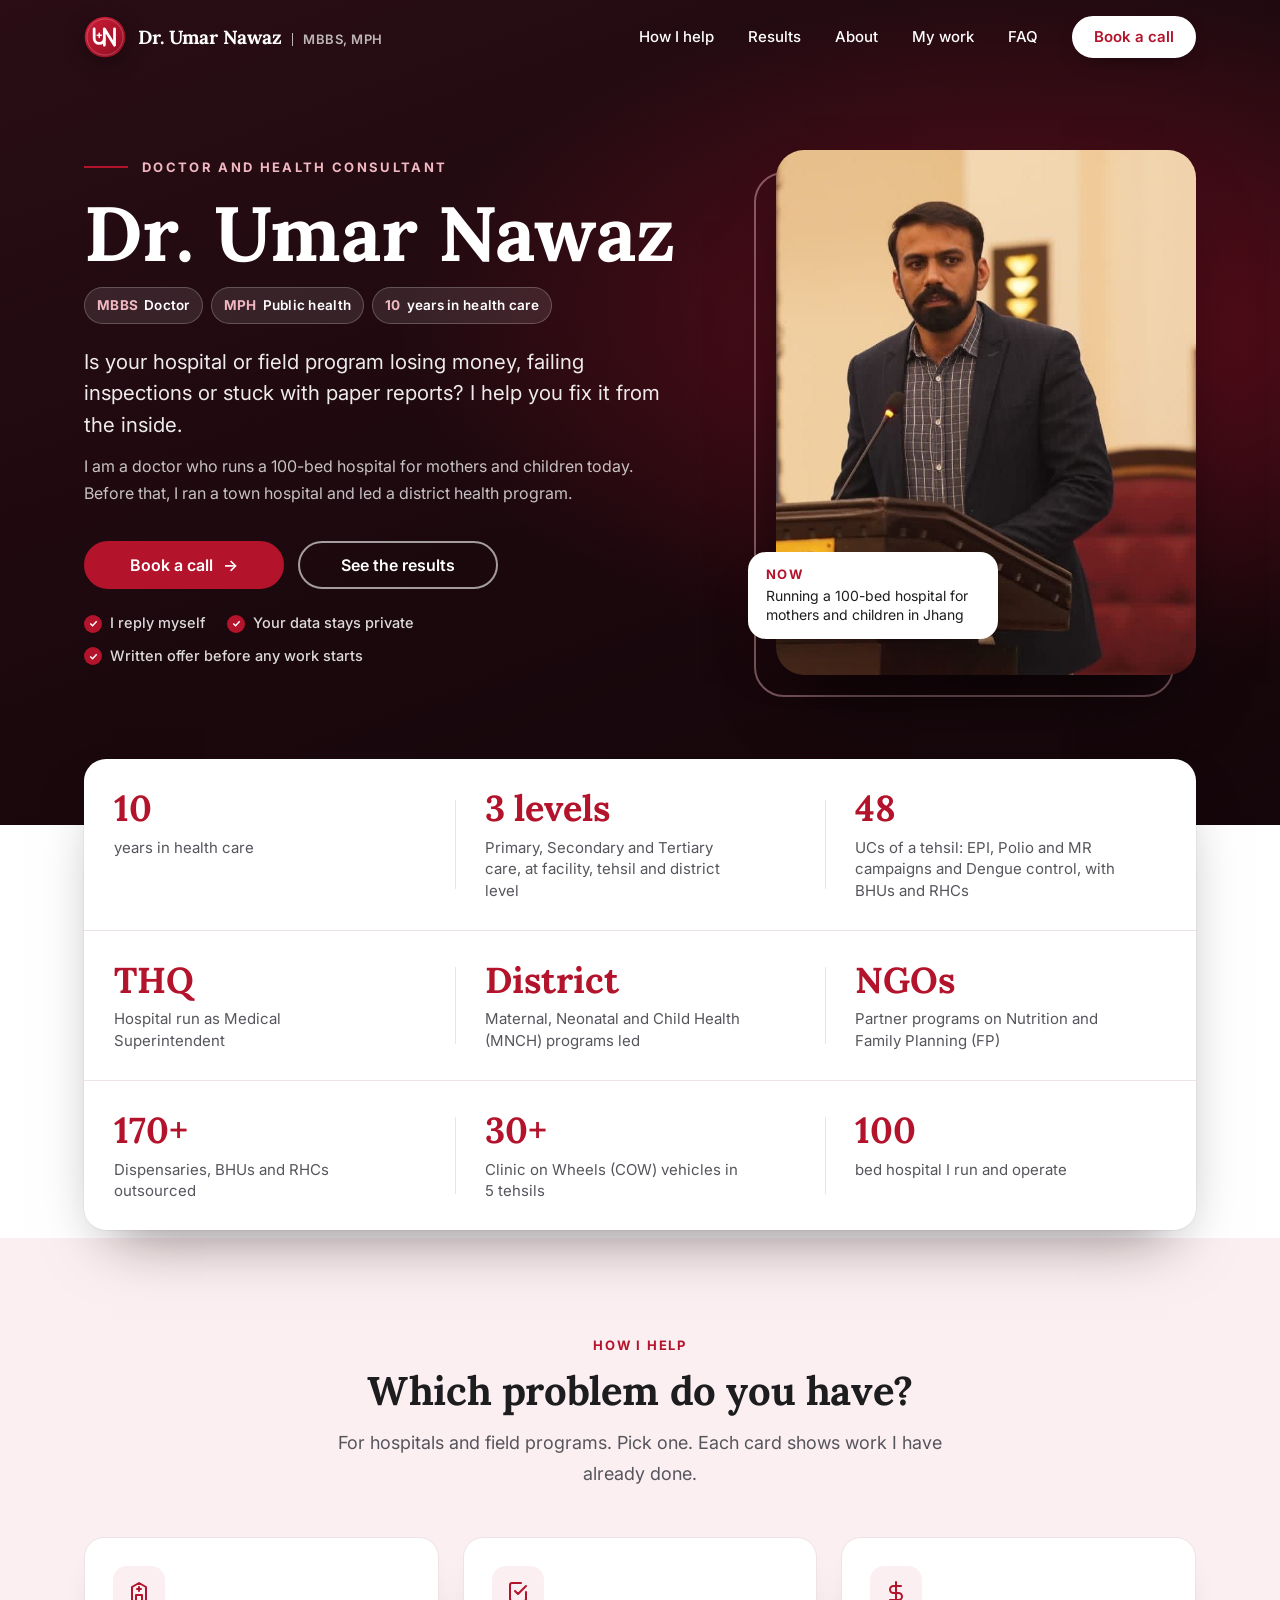
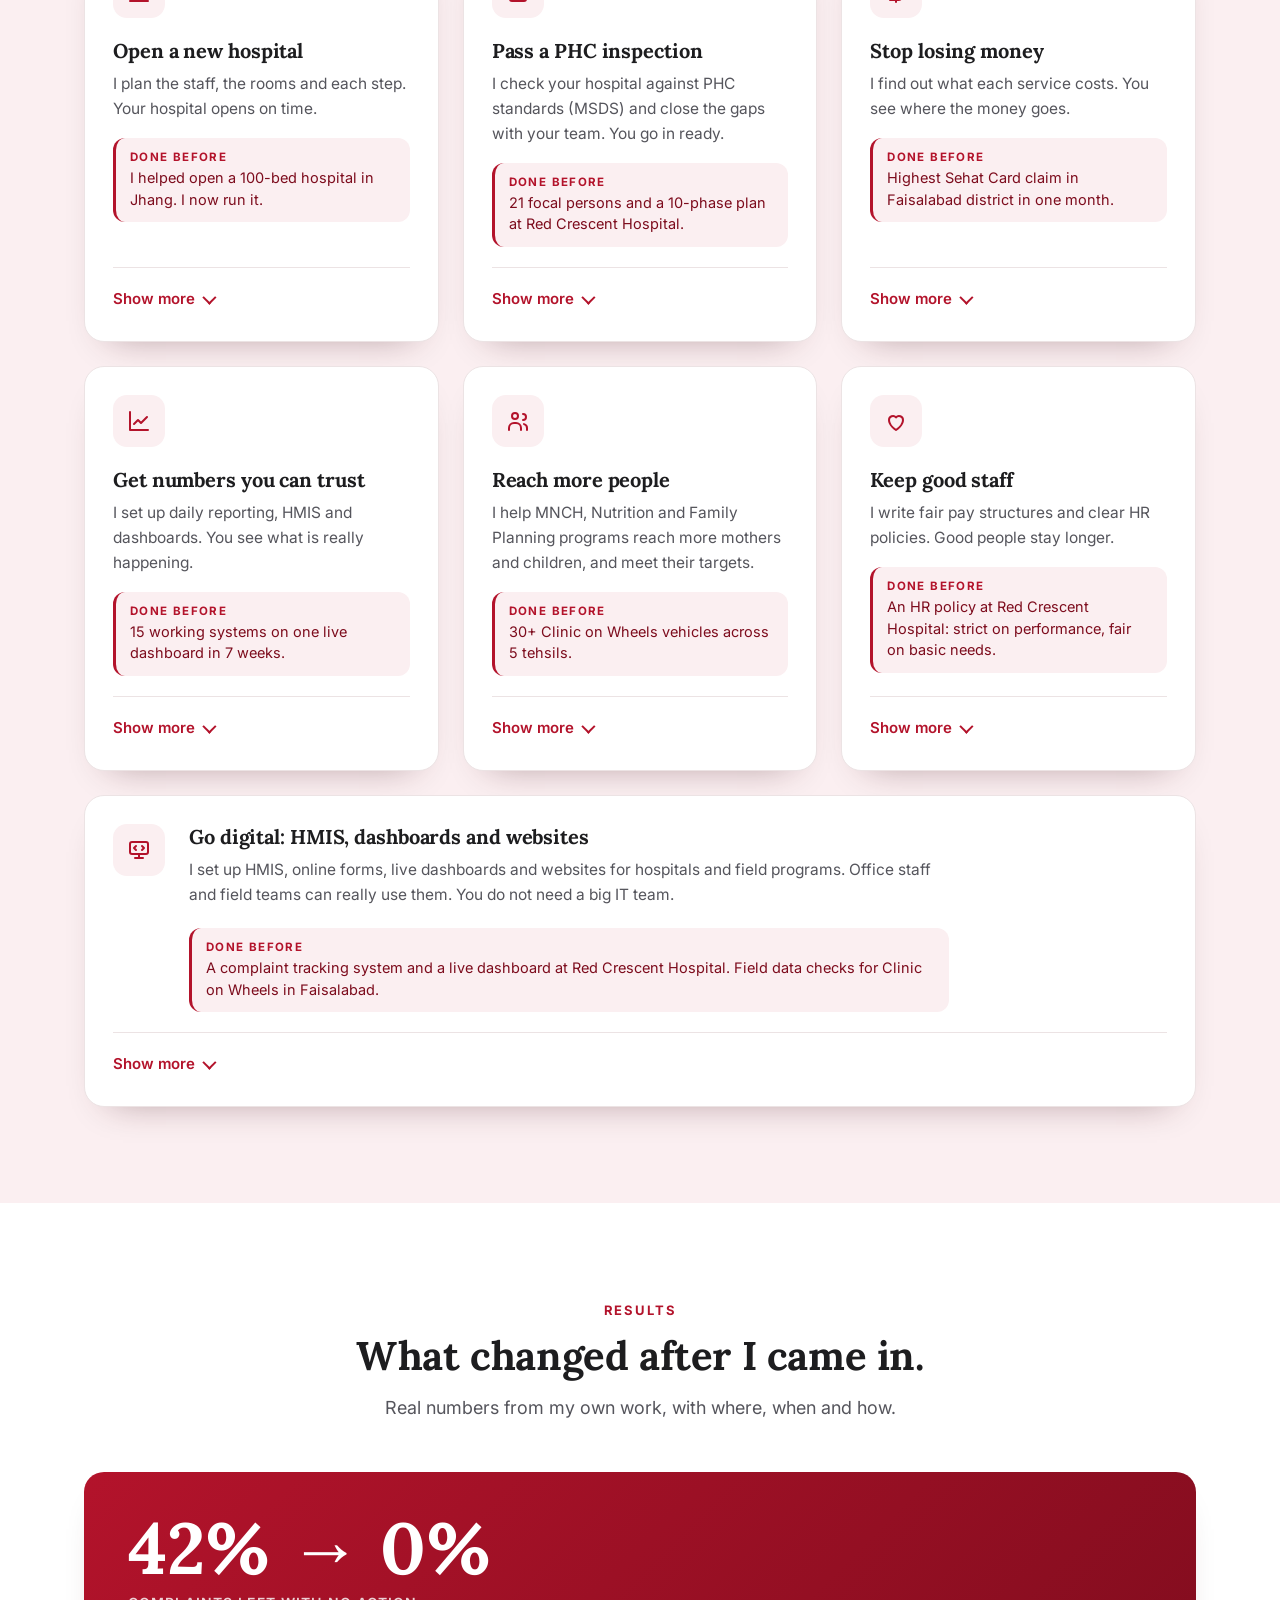
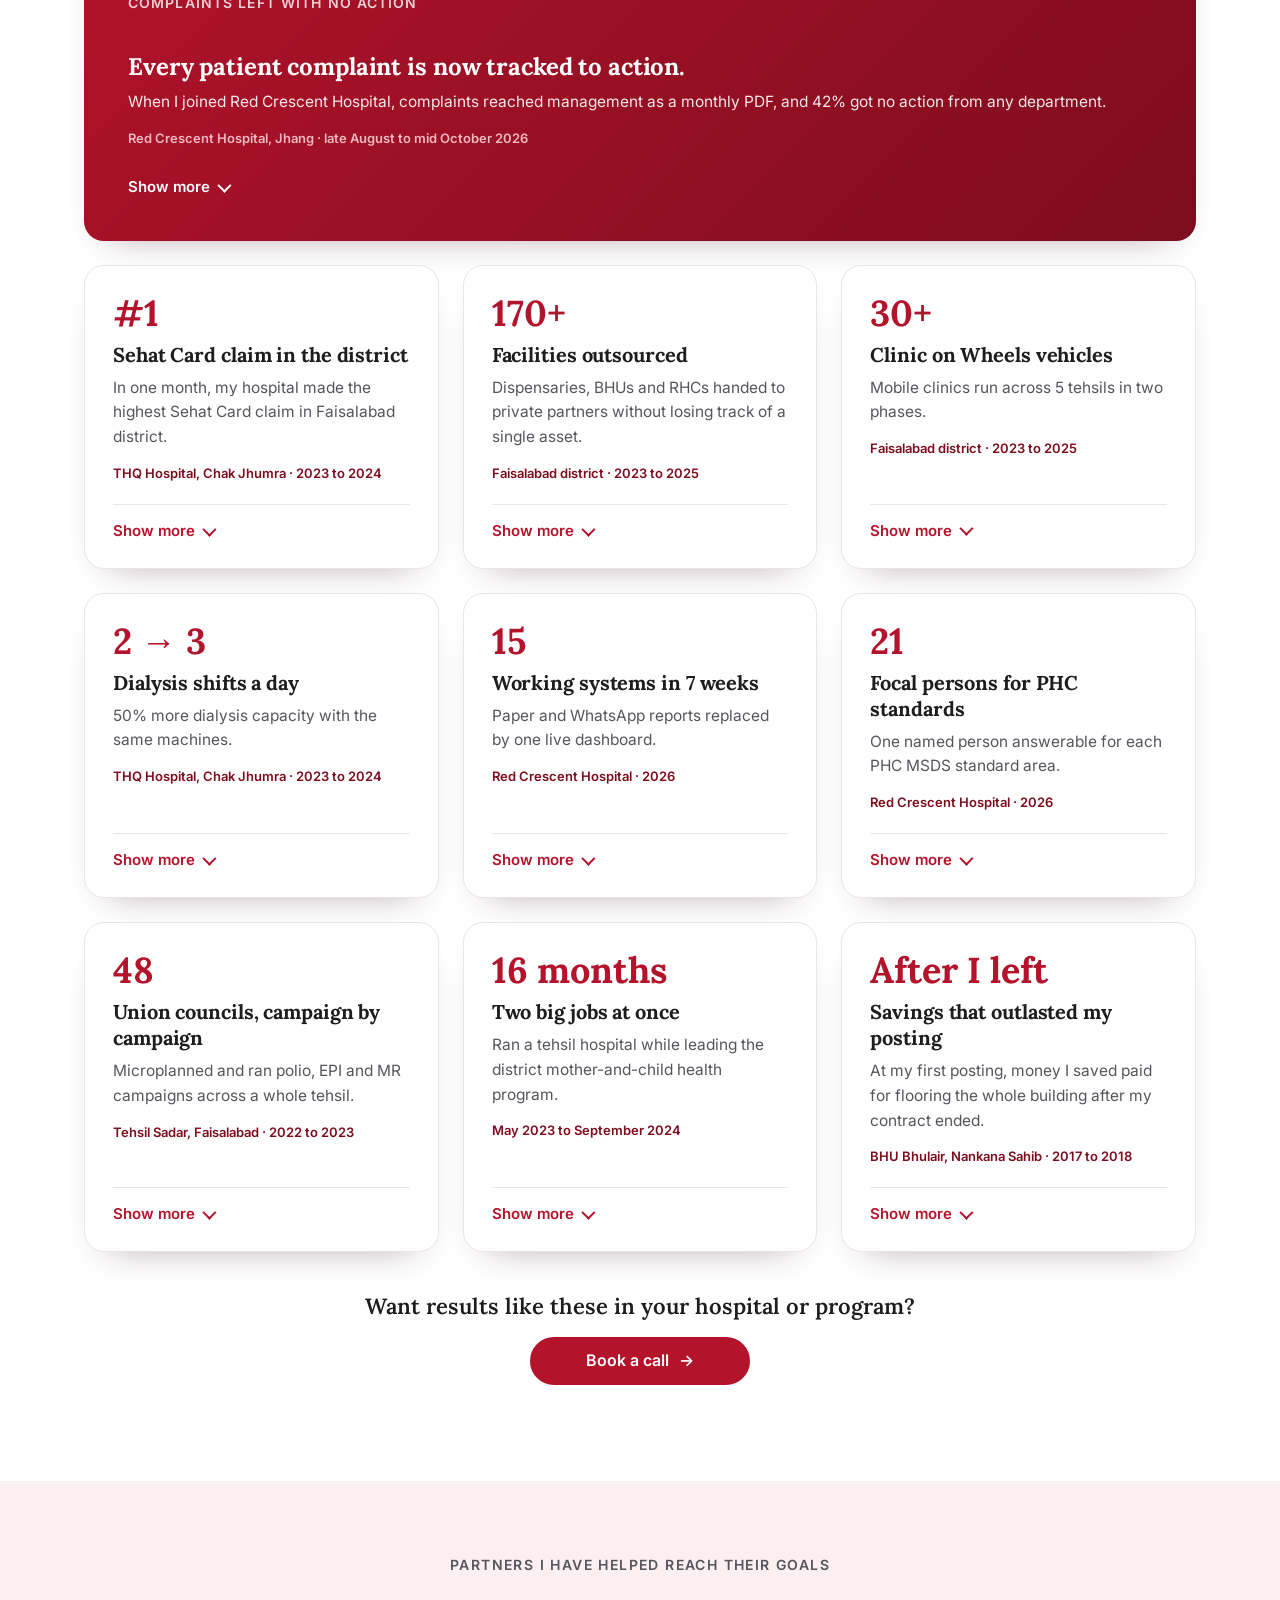
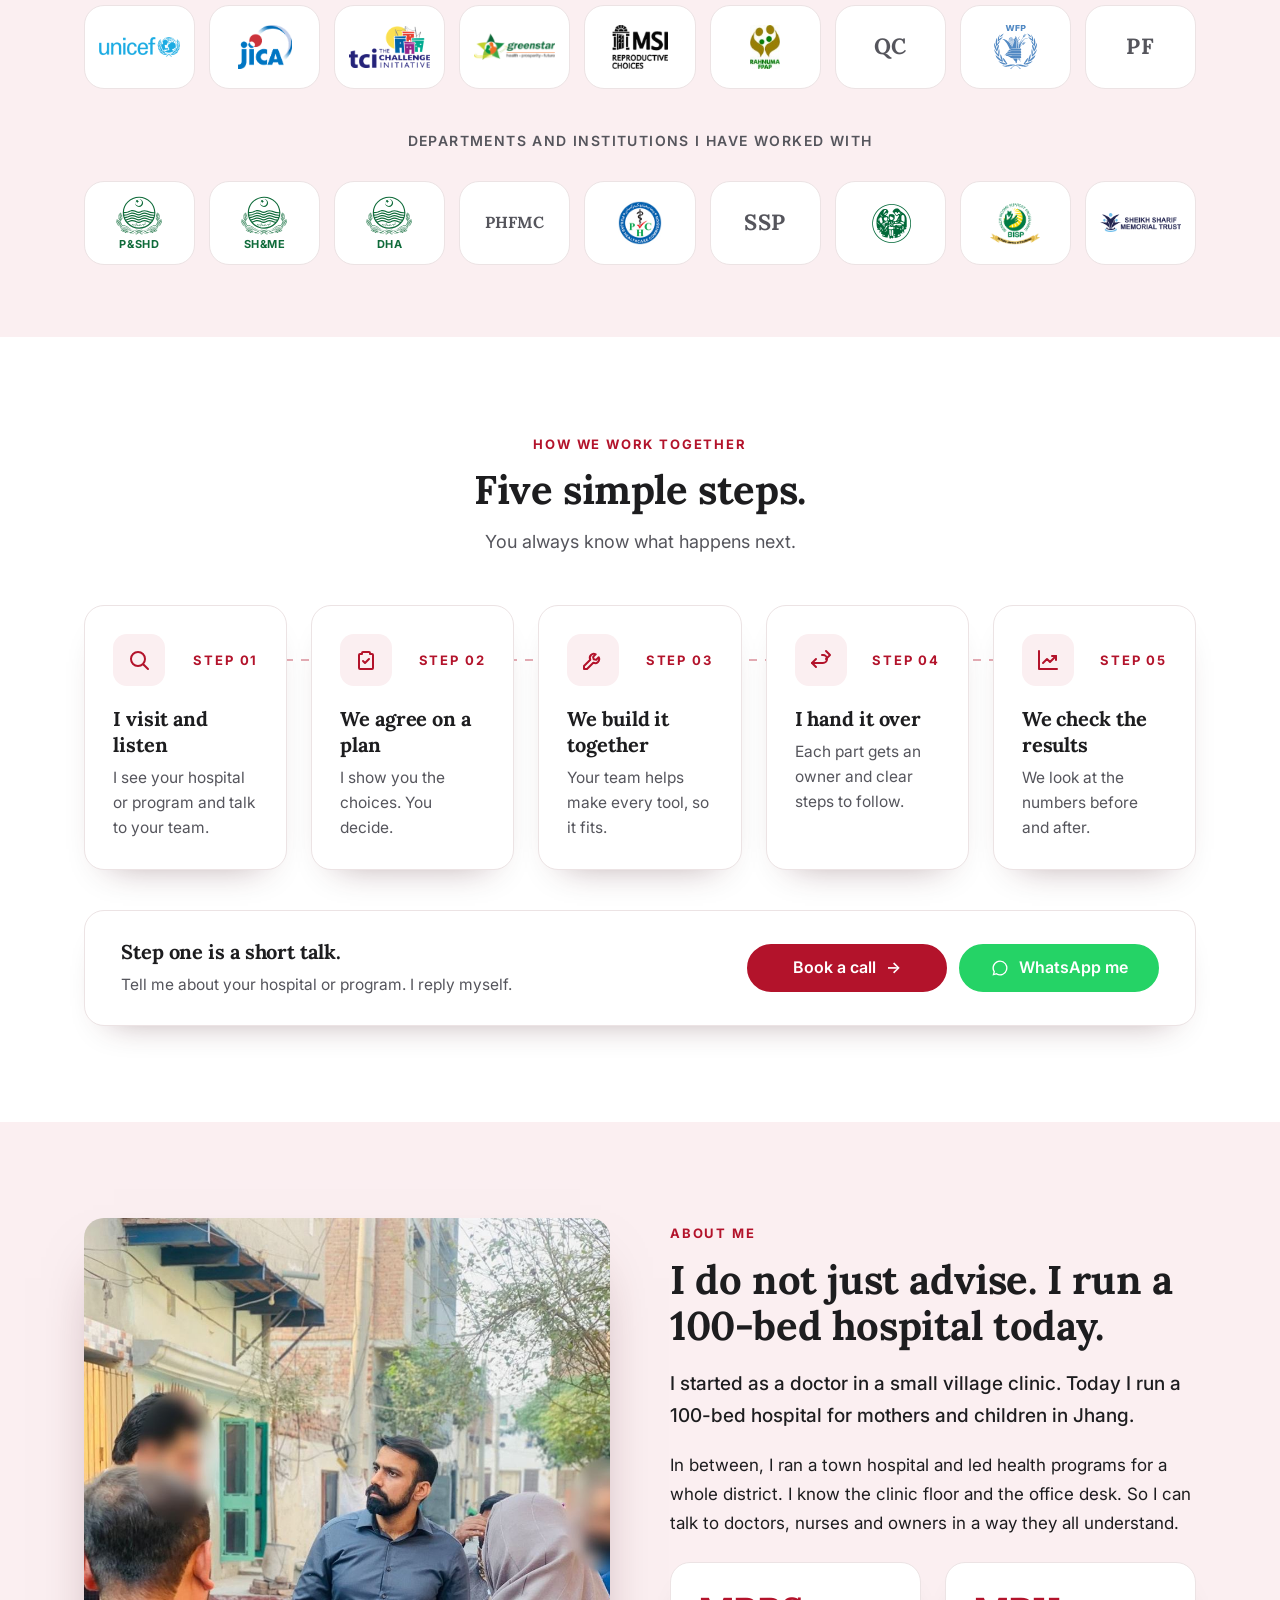
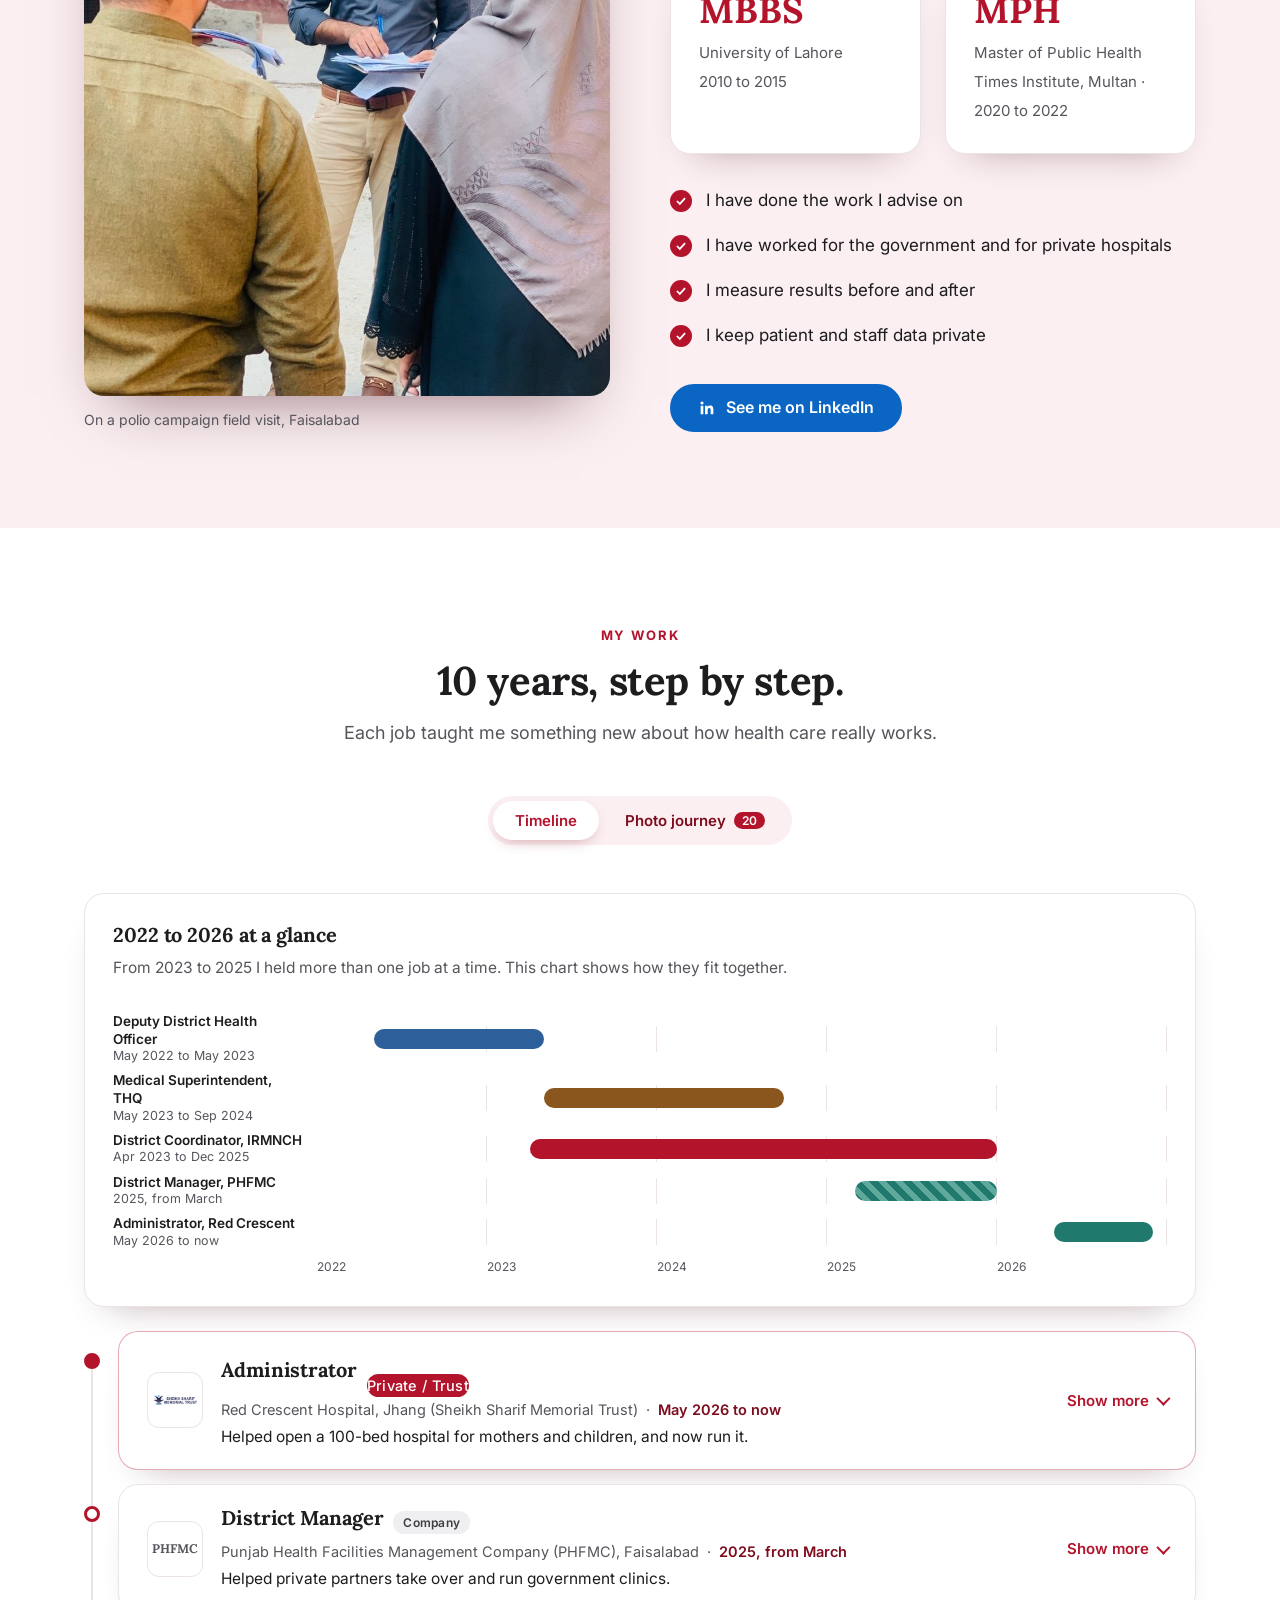
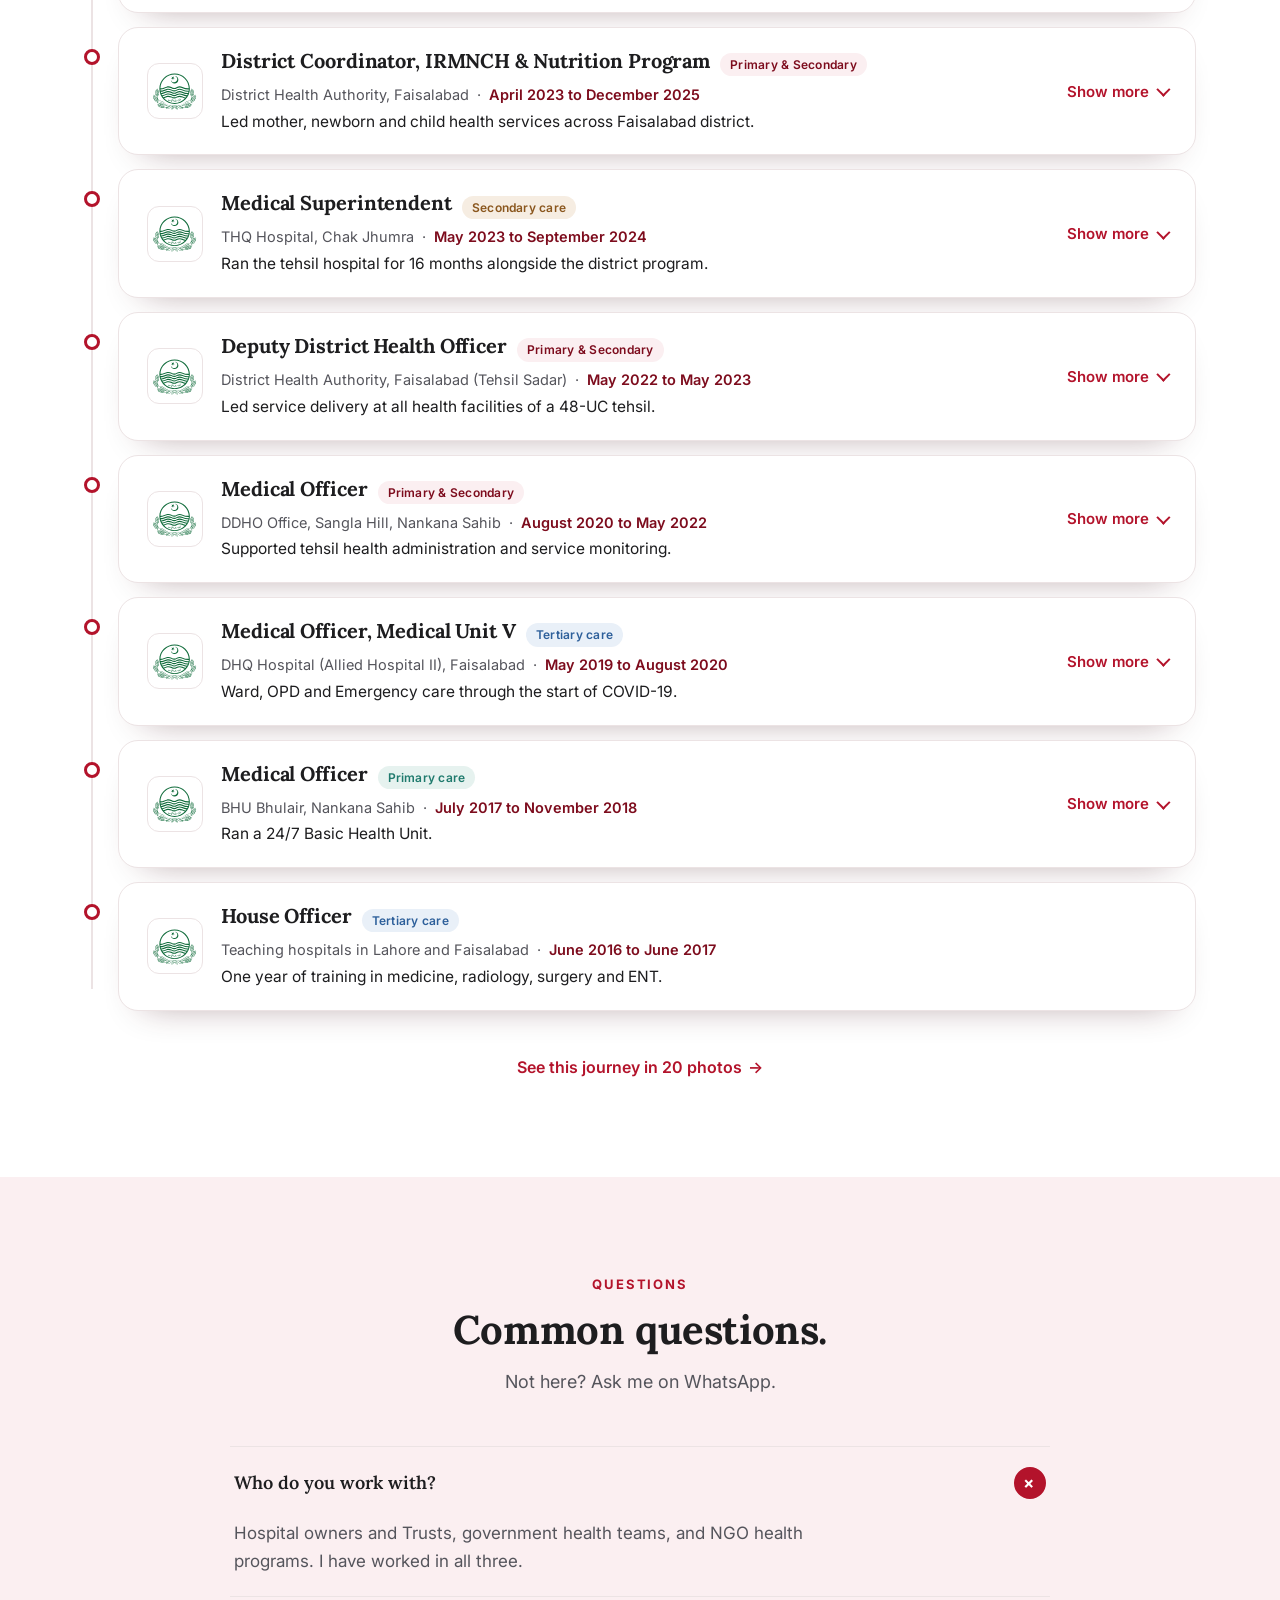
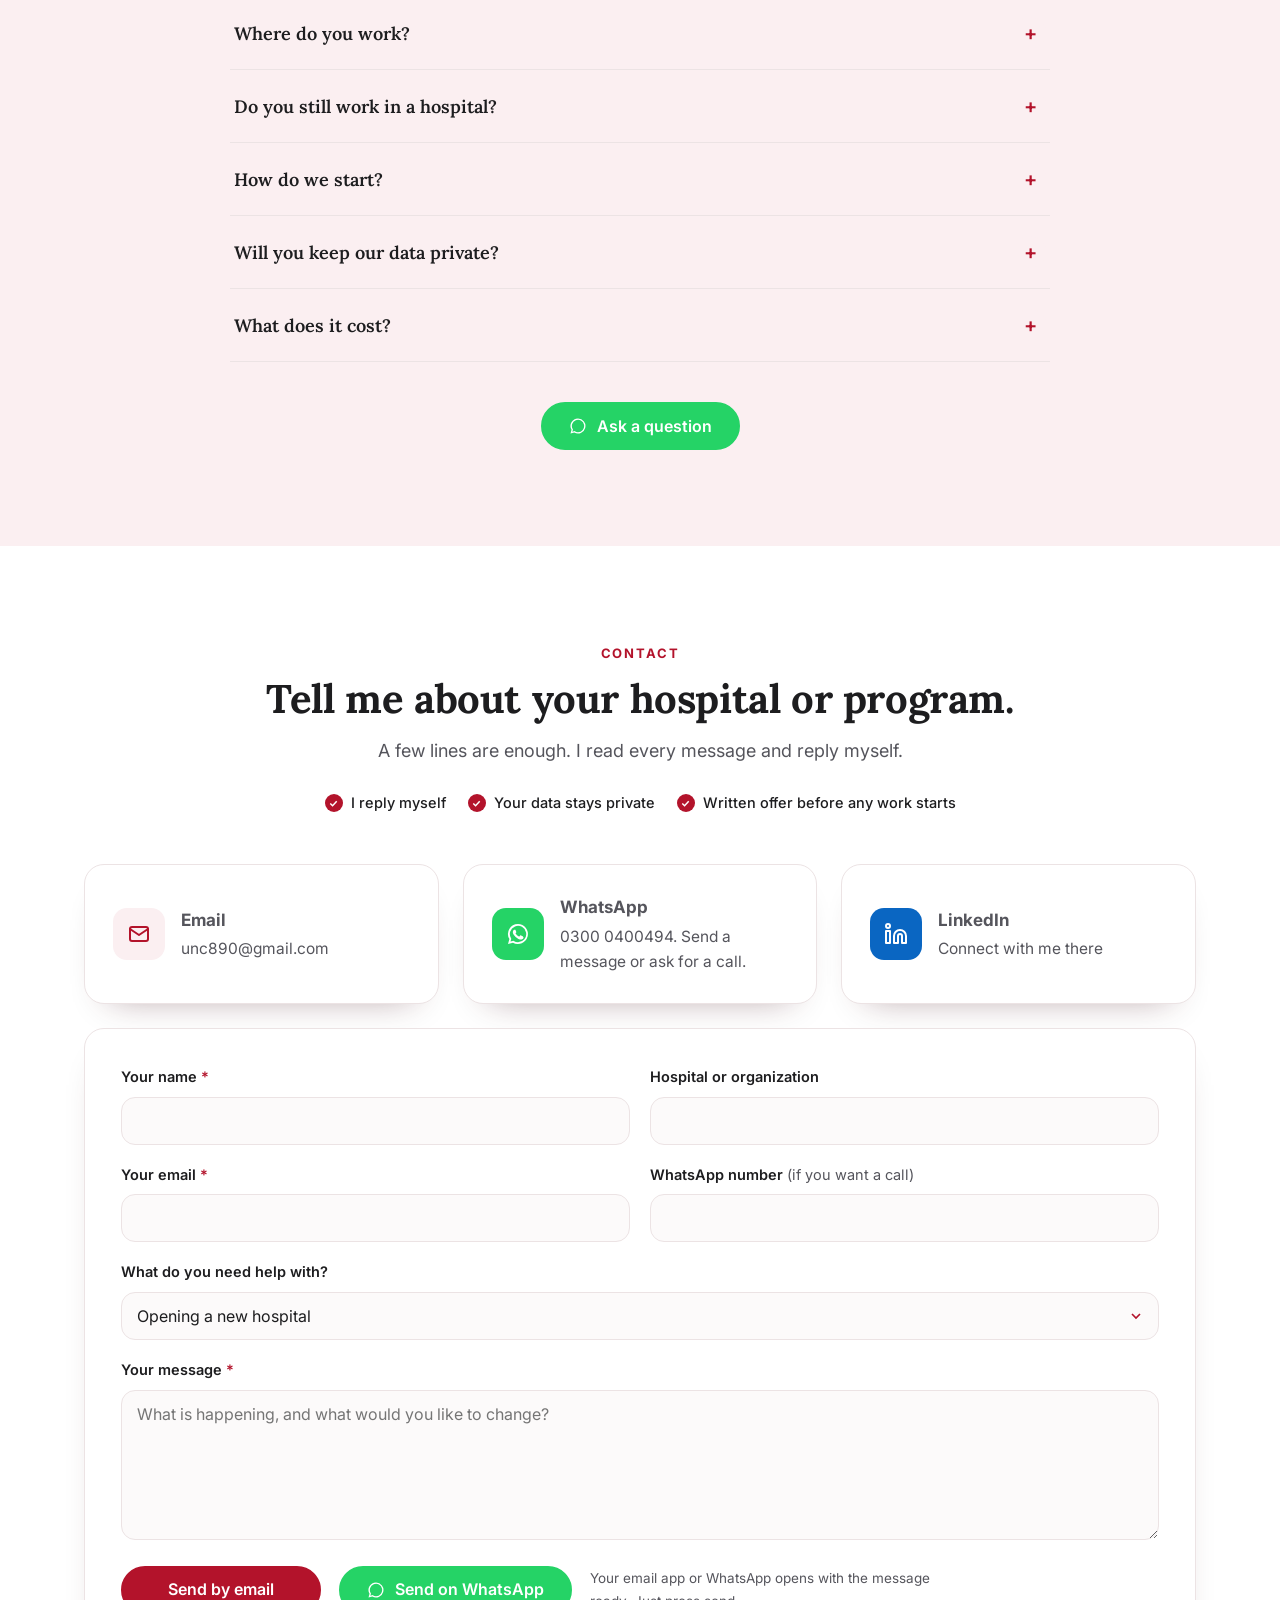
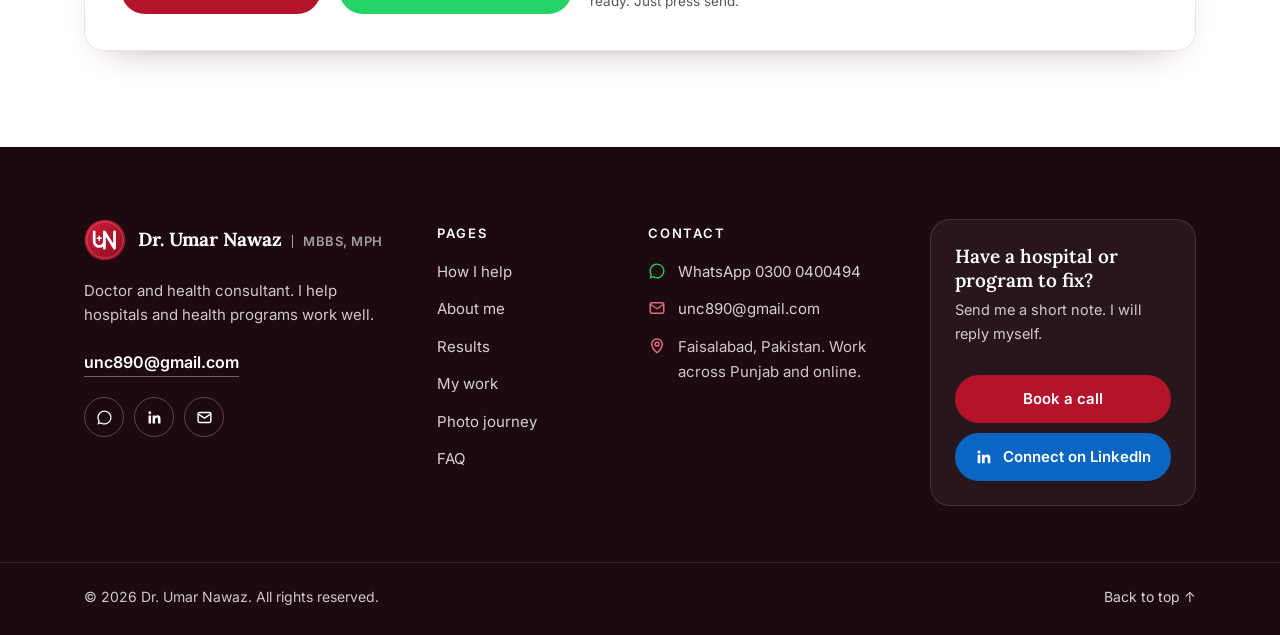
==== commit 2ceac4fa: "Website v14: one design system, sales layout, official logos, IT services - One style for all cards," ====
--- a/index.html
+++ b/index.html
@@ -7,7 +7,11 @@
 <meta name="description" content="Dr. Umar Nawaz is a doctor and health manager from Faisalabad, Pakistan. He helps hospitals and health programs work well.">
 <meta property="og:title" content="Dr. Umar Nawaz | Doctor and Health Consultant">
 <meta property="og:description" content="I help hospitals and health programs work well.">
-<meta property="og:image" content="img/photos/portrait.jpg">
+<meta property="og:image" content="https://umarwebsite101.vercel.app/img/photos/portrait.jpg">
+<meta property="og:url" content="https://umarwebsite101.vercel.app/">
+<meta property="og:type" content="website">
+<meta name="twitter:card" content="summary_large_image">
+<link rel="canonical" href="https://umarwebsite101.vercel.app/">
 <link rel="icon" href="favicon.svg" type="image/svg+xml">
 <link rel="icon" href="favicon-32.png" type="image/png" sizes="32x32">
 <link rel="alternate icon" href="favicon.ico" sizes="any">
@@ -25,11 +29,11 @@
   <a class="logo" href="#top"><img class="mark" src="img/logo.svg" alt="" width="42" height="42"><span><b>Dr. Umar Nawaz</b><small>MBBS, MPH</small></span></a>
   <nav aria-label="Main">
     <a href="#help">How I help</a>
+    <a href="#results">Results</a>
     <a href="#about">About</a>
-    <a href="#results">Results</a>
     <a href="#work">My work</a>
     <a href="#faq">FAQ</a>
-    <a class="btn cta" href="#contact">Contact me</a>
+    <a class="btn cta" href="#contact">Book a call</a>
   </nav>
 </div></header>
 
@@ -40,12 +44,13 @@
       <div class="eyebrow">Doctor and health consultant</div>
       <h1>Dr. Umar Nawaz</h1>
       <div class="creds-row"><span><b>MBBS</b> Doctor</span><span><b>MPH</b> Public health</span><span><b>10</b> years in health care</span></div>
-      <p class="lead">I help hospitals and health programs work well. I have worked in them for 10 years and run them myself.</p>
-      <p class="note">I helped open a 100-bed hospital for mothers and children, and now I run it. Before that, I ran a town hospital and led a district health program.</p>
+      <p class="lead">Is your hospital or field program losing money, failing inspections or stuck with paper reports? I help you fix it from the inside.</p>
+      <p class="note">I am a doctor who runs a 100-bed hospital for mothers and children today. Before that, I ran a town hospital and led a district health program.</p>
       <div class="actions">
-        <a class="btn red lg" href="#contact">Book a call <span class="arr">→</span></a>
-        <a class="txt-link" href="#help">See how I help</a>
-      </div>
+        <a class="btn red" href="#contact">Book a call <span class="arr">→</span></a>
+        <a class="btn line" href="#results">See the results</a>
+      </div>
+      <ul class="trust"><li>I reply myself</li><li>Your data stays private</li><li>Written offer before any work starts</li></ul>
     </div>
     <figure class="portrait" style="margin:0">
       <img src="img/photos/portrait.jpg" alt="Dr. Umar Nawaz speaking at a health meeting in Lahore" width="675" height="844" fetchpriority="high">
@@ -66,87 +71,31 @@
   <div class="rv d2"><b data-count="100">100</b><span>bed hospital I run and operate</span></div>
 </div></div>
 
-<div class="logos"><div class="wrap">
-  <p class="rv">Partners I have helped reach their goals</p>
-  <div class="logo-grid rv d1">
-    <div class="lg"><img src="img/logos/unicef.png" alt="UNICEF" loading="lazy"></div>
-    <div class="lg"><img src="img/logos/jica.png" alt="JICA" loading="lazy"></div>
-    <div class="lg"><img src="img/logos/tci.png" alt="The Challenge Initiative" loading="lazy"></div>
-    <div class="lg"><img src="img/logos/greenstar.png" alt="Greenstar" loading="lazy"></div>
-    <div class="lg"><img src="img/logos/msi.png" alt="MSI Reproductive Choices" loading="lazy"></div>
-    <div class="lg"><img src="img/logos/rahnuma.png" alt="Rahnuma FPAP" loading="lazy"></div>
-    <div class="lg mt" role="img" aria-label="Qatar Charity" data-name="Qatar Charity"><span class="mono">QC</span></div>
-    <div class="lg mt" role="img" aria-label="World Food Programme" data-name="World Food Programme"><span class="mono">WFP</span></div>
-    <div class="lg mt" role="img" aria-label="Pathfinder International" data-name="Pathfinder"><span class="mono">PF</span></div>
-  </div>
-</div></div>
-
-<div class="logos depts"><div class="wrap">
-  <p class="rv">Departments and institutions I have worked with</p>
-  <div class="logo-grid rv d1">
-    <div class="lg mt" role="img" aria-label="Primary and Secondary Healthcare Department, Punjab" data-name="Primary &amp; Secondary Healthcare Department, Punjab"><span class="mono m5">P&amp;SHD</span></div>
-    <div class="lg mt" role="img" aria-label="Specialized Healthcare and Medical Education Department, Punjab" data-name="Specialized Healthcare &amp; Medical Education Department, Punjab"><span class="mono m5">SH&amp;ME</span></div>
-    <div class="lg mt" role="img" aria-label="District Health Authority, Faisalabad" data-name="District Health Authority, Faisalabad"><span class="mono">DHA</span></div>
-    <div class="lg mt" role="img" aria-label="Punjab Health Facilities Management Company" data-name="Punjab Health Facilities Management Company"><span class="mono m5">PHFMC</span></div>
-    <div class="lg mt" role="img" aria-label="Punjab Healthcare Commission" data-name="Punjab Healthcare Commission"><span class="mono">PHC</span></div>
-    <div class="lg mt" role="img" aria-label="Sehat Sahulat Program" data-name="Sehat Sahulat Program"><span class="mono">SSP</span></div>
-    <div class="lg mt" role="img" aria-label="Population Welfare Department, Punjab" data-name="Population Welfare Department, Punjab"><span class="mono">PWD</span></div>
-    <div class="lg mt" role="img" aria-label="Benazir Income Support Programme and Benazir Nutrition Programme" data-name="Benazir Income Support Programme / Benazir Nutrition Programme"><span class="mono m2">BISP<br>BNP</span></div>
-    <div class="lg" data-name="Sheikh Sharif Memorial Trust"><img src="img/logos/ssmt.png" alt="Sheikh Sharif Memorial Trust" loading="lazy"></div>
-  </div>
-</div></div>
-
-<section id="help"><div class="wrap">
+<section class="soft" id="help"><div class="wrap">
   <span class="kicker rv">How I help</span>
-  <h2 class="rv d1">Tell me the problem. I will help you fix it.</h2>
-  <p class="sub rv d2">These are the jobs people ask me to do most.</p>
+  <h2 class="rv d1">Which problem do you have?</h2>
+  <p class="sub rv d2">For hospitals and field programs. Pick one. Each card shows work I have already done.</p>
   <div class="cards">
-    <div class="card rv"><div class="icon"><svg viewBox="0 0 24 24"><path d="M3 21h18M5 21V7l7-4 7 4v14M9 21v-6h6v6M12 7v4M10 9h4"/></svg></div><h3>Open a new hospital</h3><p>I plan the staff, the rooms and each step. Your hospital opens on time.</p>
-      <details class="more"><summary>Learn more</summary><ul><li>Staff plan and job roles</li><li>Room and equipment checklists</li><li>Opening plan with an owner for each step</li><li>Daily reports from the first day</li></ul><a href="#contact" data-topic="Opening a new hospital">Ask me about this →</a></details></div>
-    <div class="card rv d1"><div class="icon"><svg viewBox="0 0 24 24"><path d="M9 11l3 3 8-8M20 12v7a2 2 0 0 1-2 2H6a2 2 0 0 1-2-2V5a2 2 0 0 1 2-2h9"/></svg></div><h3>Pass a PHC inspection</h3><p>I check your hospital against PHC standards (MSDS) and close the gaps with your team. You go in ready.</p>
-      <details class="more"><summary>Learn more</summary><ul><li>Gap check against PHC MSDS</li><li>SOPs and policies that fit your hospital</li><li>Focal persons and a step by step plan</li><li>Weekly progress report</li></ul><a href="#contact" data-topic="Passing an inspection">Ask me about this →</a></details></div>
-    <div class="card rv d2"><div class="icon"><svg viewBox="0 0 24 24"><path d="M12 2v20M17 6H9.5a3.5 3.5 0 0 0 0 7h5a3.5 3.5 0 0 1 0 7H6"/></svg></div><h3>Stop losing money</h3><p>I find out what each service costs. You see where the money goes.</p>
-      <details class="more"><summary>Learn more</summary><ul><li>Cost of each service</li><li>Where money is lost</li><li>One simple money report each month</li></ul><a href="#contact" data-topic="Costs and money">Ask me about this →</a></details></div>
-    <div class="card rv"><div class="icon"><svg viewBox="0 0 24 24"><path d="M3 3v18h18M7 15l4-4 3 3 6-6"/></svg></div><h3>Get numbers you can trust</h3><p>I set up daily reporting, HMIS and dashboards. You see what is really happening.</p>
-      <details class="more"><summary>Learn more</summary><ul><li>Daily stats forms for each department</li><li>HMIS set up so clinical staff find it easy</li><li>One dashboard for leaders</li></ul><a href="#contact" data-topic="Reports and numbers">Ask me about this →</a></details></div>
-    <div class="card rv d1"><div class="icon"><svg viewBox="0 0 24 24"><circle cx="9" cy="7" r="3"/><path d="M3 21v-2a5 5 0 0 1 5-5h2a5 5 0 0 1 5 5v2M17 11a3 3 0 1 0 0-6M21 21v-2a4 4 0 0 0-3-3.9"/></svg></div><h3>Reach more people</h3><p>I help MNCH, Nutrition and Family Planning programs reach more mothers and children, and meet their targets.</p>
-      <details class="more"><summary>Learn more</summary><ul><li>Indicator reviews with LHVs, LHSs and LHWs</li><li>EMR and report data checks</li><li>Field checks where the work happens</li><li>Joint plans with partner NGOs</li></ul><a href="#contact" data-topic="A health program">Ask me about this →</a></details></div>
-    <div class="card rv d2"><div class="icon"><svg viewBox="0 0 24 24"><path d="M12 21s-7-4.5-7-10a4 4 0 0 1 7-2.6A4 4 0 0 1 19 11c0 5.5-7 10-7 10z"/></svg></div><h3>Keep good staff</h3><p>I write fair pay structures and clear HR policies. Good people stay longer.</p>
-      <details class="more"><summary>Learn more</summary><ul><li>Fair pay structure</li><li>Clear HR policies</li><li>Staff training to meet standards</li></ul><a href="#contact" data-topic="Staff and pay">Ask me about this →</a></details></div>
-  </div>
-</div></section>
-
-<section class="soft" id="about"><div class="wrap split">
-  <figure class="about-photo rv" style="margin:0">
-    <img src="img/photos/journey/j36.jpg" alt="Dr. Umar Nawaz talking with a health worker during a polio campaign" loading="lazy">
-    <figcaption>On a polio campaign field visit, Faisalabad</figcaption>
-  </figure>
-  <div class="about-copy rv d1">
-    <span class="kicker">About me</span>
-    <h2>A doctor who runs health care.</h2>
-    <p class="intro">I started as a doctor in a small village clinic. Today I run a 100-bed hospital for mothers and children in Jhang.</p>
-    <p>In between, I ran a town hospital and led health programs for a whole district. I know the clinic floor and the office desk. So I can talk to doctors, nurses and owners in a way they all understand.</p>
-    <div class="quals">
-      <div class="qual"><b>MBBS</b><span>University of Lahore<br>2010 to 2015</span></div>
-      <div class="qual"><b>MPH</b><span>Master of Public Health<br>Times Institute, Multan · 2020 to 2022</span></div>
-    </div>
-    <ul class="checks">
-      <li>I have done the work I advise on</li>
-      <li>I have worked for the government and for private hospitals</li>
-      <li>I measure results before and after</li>
-      <li>I keep patient and staff data private</li>
-    </ul>
-    <div class="cv-row">
-      <a class="btn red" href="cv/Dr-Umar-Nawaz-CV.pdf" download>Download my CV <span class="arr">↓</span></a>
-      <a class="btn line" href="https://www.linkedin.com/in/umar-nawaz-a5271912b" target="_blank" rel="noopener">See me on LinkedIn</a>
-    </div>
+    <div class="card rv"><div class="icon"><svg viewBox="0 0 24 24"><path d="M3 21h18M5 21V7l7-4 7 4v14M9 21v-6h6v6M12 7v4M10 9h4"/></svg></div><h3>Open a new hospital</h3><p>I plan the staff, the rooms and each step. Your hospital opens on time.</p><p class="proof"><b>Done before</b>I helped open a 100-bed hospital in Jhang. I now run it.</p>
+      <details class="more"><summary>Show more</summary><ul><li>Staff plan and job roles</li><li>Room and equipment checklists</li><li>Opening plan with an owner for each step</li><li>Daily reports from the first day</li></ul><a href="#contact" data-topic="Opening a new hospital">Ask me about this <span class="arr">→</span></a></details></div>
+    <div class="card rv d1"><div class="icon"><svg viewBox="0 0 24 24"><path d="M9 11l3 3 8-8M20 12v7a2 2 0 0 1-2 2H6a2 2 0 0 1-2-2V5a2 2 0 0 1 2-2h9"/></svg></div><h3>Pass a PHC inspection</h3><p>I check your hospital against PHC standards (MSDS) and close the gaps with your team. You go in ready.</p><p class="proof"><b>Done before</b>21 focal persons and a 10-phase plan at Red Crescent Hospital.</p>
+      <details class="more"><summary>Show more</summary><ul><li>Gap check against PHC MSDS</li><li>SOPs and policies that fit your hospital</li><li>Focal persons and a step by step plan</li><li>Weekly progress report</li></ul><a href="#contact" data-topic="Passing an inspection">Ask me about this <span class="arr">→</span></a></details></div>
+    <div class="card rv d2"><div class="icon"><svg viewBox="0 0 24 24"><path d="M12 2v20M17 6H9.5a3.5 3.5 0 0 0 0 7h5a3.5 3.5 0 0 1 0 7H6"/></svg></div><h3>Stop losing money</h3><p>I find out what each service costs. You see where the money goes.</p><p class="proof"><b>Done before</b>Highest Sehat Card claim in Faisalabad district in one month.</p>
+      <details class="more"><summary>Show more</summary><ul><li>Cost of each service</li><li>Where money is lost</li><li>One simple money report each month</li></ul><a href="#contact" data-topic="Costs and money">Ask me about this <span class="arr">→</span></a></details></div>
+    <div class="card rv"><div class="icon"><svg viewBox="0 0 24 24"><path d="M3 3v18h18M7 15l4-4 3 3 6-6"/></svg></div><h3>Get numbers you can trust</h3><p>I set up daily reporting, HMIS and dashboards. You see what is really happening.</p><p class="proof"><b>Done before</b>15 working systems on one live dashboard in 7 weeks.</p>
+      <details class="more"><summary>Show more</summary><ul><li>Daily stats forms for each department</li><li>HMIS set up so clinical staff find it easy</li><li>One dashboard for leaders</li></ul><a href="#contact" data-topic="Reports and numbers">Ask me about this <span class="arr">→</span></a></details></div>
+    <div class="card rv d1"><div class="icon"><svg viewBox="0 0 24 24"><circle cx="9" cy="7" r="3"/><path d="M3 21v-2a5 5 0 0 1 5-5h2a5 5 0 0 1 5 5v2M17 11a3 3 0 1 0 0-6M21 21v-2a4 4 0 0 0-3-3.9"/></svg></div><h3>Reach more people</h3><p>I help MNCH, Nutrition and Family Planning programs reach more mothers and children, and meet their targets.</p><p class="proof"><b>Done before</b>30+ Clinic on Wheels vehicles across 5 tehsils.</p>
+      <details class="more"><summary>Show more</summary><ul><li>Indicator reviews with LHVs, LHSs and LHWs</li><li>EMR and report data checks</li><li>Field checks where the work happens</li><li>Joint plans with partner NGOs</li></ul><a href="#contact" data-topic="A health program">Ask me about this <span class="arr">→</span></a></details></div>
+    <div class="card rv d2"><div class="icon"><svg viewBox="0 0 24 24"><path d="M12 21s-7-4.5-7-10a4 4 0 0 1 7-2.6A4 4 0 0 1 19 11c0 5.5-7 10-7 10z"/></svg></div><h3>Keep good staff</h3><p>I write fair pay structures and clear HR policies. Good people stay longer.</p><p class="proof"><b>Done before</b>An HR policy at Red Crescent Hospital: strict on performance, fair on basic needs.</p>
+      <details class="more"><summary>Show more</summary><ul><li>Fair pay structure</li><li>Clear HR policies</li><li>Staff training to meet standards</li></ul><a href="#contact" data-topic="Staff and pay">Ask me about this <span class="arr">→</span></a></details></div>
+    <div class="card wide rv"><div class="icon"><svg viewBox="0 0 24 24"><rect x="3" y="4" width="18" height="12" rx="2"/><path d="M8 20h8M12 16v4M9 8l-2 2 2 2M15 8l2 2-2 2"/></svg></div><div class="wide-body"><h3>Go digital: HMIS, dashboards and websites</h3><p>I set up HMIS, online forms, live dashboards and websites for hospitals and field programs. Office staff and field teams can really use them. You do not need a big IT team.</p><p class="proof"><b>Done before</b>A complaint tracking system and a live dashboard at Red Crescent Hospital. Field data checks for Clinic on Wheels in Faisalabad.</p></div><details class="more"><summary>Show more</summary><ul><li>HMIS set up, with training so staff find it easy</li><li>Simple online forms for daily reporting in each department</li><li>Field reporting forms for teams on the ground, like LHWs, vaccinators and mobile clinics</li><li>Live dashboards for hospital leaders</li><li>Complaint and patient follow-up systems</li><li>Websites for hospitals, programs and doctors</li></ul><a href="#contact" data-topic="IT, HMIS or a website">Ask me about this <span class="arr">→</span></a></details></div>
   </div>
 </div></section>
 
 <section id="results"><div class="wrap">
   <span class="kicker rv">Results</span>
-  <h2 class="rv d1">Results I can show.</h2>
-  <p class="sub rv d2">Numbers from my own work, with where, when and how.</p>
+  <h2 class="rv d1">What changed after I came in.</h2>
+  <p class="sub rv d2">Real numbers from my own work, with where, when and how.</p>
   <div class="ach">
     <div class="a feat rv">
       <div class="big">42% → 0%<small>Complaints left with no action</small></div>
@@ -191,7 +140,80 @@
       <button class="xbtn" type="button" aria-expanded="false" aria-controls="rx9" data-more="Show more" data-less="Show less">Show more</button>
       <div class="xp" id="rx9"><div><ul><li>Prepared the BHU for PHC (MSDS) inspection</li><li>Repainted, repaired the entrance and put up signage from Health Council funds</li><li>Ran a 24/7 BHU: OPD, EPI, labour room, staff and accounts</li></ul></div></div></div>
   </div>
-  <p class="rv" style="margin:28px 0 0;text-align:center;color:var(--grey)">Want the detail behind a number? <a href="#contact" style="color:var(--red);font-weight:600">Ask me for the full case →</a></p>
+  <div class="cta-inline rv"><p>Want results like these in your hospital or program?</p><a class="btn red" href="#contact">Book a call <span class="arr">→</span></a></div>
+</div></section>
+
+<div class="logos soft"><div class="wrap">
+  <p class="rv">Partners I have helped reach their goals</p>
+  <div class="logo-grid rv d1">
+    <div class="lg"><img src="img/logos/unicef.png" alt="UNICEF" loading="lazy"></div>
+    <div class="lg"><img src="img/logos/jica.png" alt="JICA" loading="lazy"></div>
+    <div class="lg"><img src="img/logos/tci.png" alt="The Challenge Initiative" loading="lazy"></div>
+    <div class="lg"><img src="img/logos/greenstar.png" alt="Greenstar" loading="lazy"></div>
+    <div class="lg"><img src="img/logos/msi.png" alt="MSI Reproductive Choices" loading="lazy"></div>
+    <div class="lg"><img src="img/logos/rahnuma.png" alt="Rahnuma FPAP" loading="lazy"></div>
+    <div class="lg mt" role="img" aria-label="Qatar Charity" data-name="Qatar Charity"><span class="mono">QC</span></div>
+    <div class="lg" data-name="World Food Programme"><img src="img/logos/wfp.svg" alt="World Food Programme" loading="lazy"></div>
+    <div class="lg mt" role="img" aria-label="Pathfinder International" data-name="Pathfinder"><span class="mono">PF</span></div>
+  </div>
+</div></div>
+
+<div class="logos depts soft"><div class="wrap">
+  <p class="rv">Departments and institutions I have worked with</p>
+  <div class="logo-grid rv d1">
+    <div class="lg gov" data-name="Primary &amp; Secondary Healthcare Department, Punjab"><img src="img/logos/punjab-crest.svg" alt="Primary and Secondary Healthcare Department, Punjab"><span>P&amp;SHD</span></div>
+    <div class="lg gov" data-name="Specialized Healthcare &amp; Medical Education Department, Punjab"><img src="img/logos/punjab-crest.svg" alt="Specialized Healthcare and Medical Education Department, Punjab"><span>SH&amp;ME</span></div>
+    <div class="lg gov" data-name="District Health Authority, Faisalabad"><img src="img/logos/punjab-crest.svg" alt="District Health Authority, Faisalabad"><span>DHA</span></div>
+    <div class="lg mt" role="img" aria-label="Punjab Health Facilities Management Company" data-name="Punjab Health Facilities Management Company"><span class="mono m5">PHFMC</span></div>
+    <div class="lg" data-name="Punjab Healthcare Commission"><img src="img/logos/phc.png" alt="Punjab Healthcare Commission" loading="lazy"></div>
+    <div class="lg mt" role="img" aria-label="Sehat Sahulat Program" data-name="Sehat Sahulat Program"><span class="mono">SSP</span></div>
+    <div class="lg" data-name="Population Welfare Department, Punjab"><img src="img/logos/pwd.png" alt="Population Welfare Department, Punjab" loading="lazy"></div>
+    <div class="lg" data-name="Benazir Income Support Programme / Benazir Nutrition Programme"><img src="img/logos/bisp.png" alt="Benazir Income Support Programme and Benazir Nutrition Programme" loading="lazy"></div>
+    <div class="lg" data-name="Sheikh Sharif Memorial Trust"><img src="img/logos/ssmt.png" alt="Sheikh Sharif Memorial Trust" loading="lazy"></div>
+  </div>
+</div></div>
+
+<section id="how"><div class="wrap">
+  <span class="kicker rv">How we work together</span>
+  <h2 class="rv d1">Five simple steps.</h2>
+  <p class="sub rv d2">You always know what happens next.</p>
+  <div class="steps">
+    <div class="st rv"><div class="top"><span class="ic"><svg viewBox="0 0 24 24"><circle cx="11" cy="11" r="7"/><path d="M21 21l-4.3-4.3"/></svg></span><span class="num"></span></div><h3>I visit and listen</h3><p>I see your hospital or program and talk to your team.</p></div>
+    <div class="st rv d1"><div class="top"><span class="ic"><svg viewBox="0 0 24 24"><path d="M9 4h6a1 1 0 0 1 1 1v1h2a1 1 0 0 1 1 1v13a1 1 0 0 1-1 1H6a1 1 0 0 1-1-1V7a1 1 0 0 1 1-1h2V5a1 1 0 0 1 1-1z"/><path d="M9 13l2 2 4-4"/></svg></span><span class="num"></span></div><h3>We agree on a plan</h3><p>I show you the choices. You decide.</p></div>
+    <div class="st rv d2"><div class="top"><span class="ic"><svg viewBox="0 0 24 24"><path d="M14.7 6.3a4 4 0 0 0-5.4 5.4L3 18v3h3l6.3-6.3a4 4 0 0 0 5.4-5.4l-2.6 2.6-2.4-.6-.6-2.4z"/></svg></span><span class="num"></span></div><h3>We build it together</h3><p>Your team helps make every tool, so it fits.</p></div>
+    <div class="st rv d3"><div class="top"><span class="ic"><svg viewBox="0 0 24 24"><path d="M7 11l-4 4 4 4"/><path d="M3 15h11a4 4 0 0 0 0-8h-1"/><path d="M17 3l4 4-4 4"/></svg></span><span class="num"></span></div><h3>I hand it over</h3><p>Each part gets an owner and clear steps to follow.</p></div>
+    <div class="st rv d3"><div class="top"><span class="ic"><svg viewBox="0 0 24 24"><path d="M3 3v18h18"/><path d="M7 15l4-4 3 3 6-6"/><path d="M16 8h4v4"/></svg></span><span class="num"></span></div><h3>We check the results</h3><p>We look at the numbers before and after.</p></div>
+  </div>
+  <div class="cta-band rv">
+    <div><h3>Step one is a short talk.</h3><p>Tell me about your hospital or program. I reply myself.</p></div>
+    <div class="actions"><a class="btn red" href="#contact">Book a call <span class="arr">→</span></a><a class="btn wa" href="https://wa.me/923000400494" target="_blank" rel="noopener"><svg viewBox="0 0 24 24"><path d="M12 2a10 10 0 0 0-8.6 15.1L2 22l5-1.3A10 10 0 1 0 12 2zm0 18.2a8.2 8.2 0 0 1-4.2-1.2l-.3-.2-3 .8.8-2.9-.2-.3A8.2 8.2 0 1 1 12 20.2z"/></svg>WhatsApp me</a></div>
+  </div>
+</div></section>
+
+<section class="soft" id="about"><div class="wrap split">
+  <figure class="about-photo rv" style="margin:0">
+    <img src="img/photos/journey/j36.jpg" alt="Dr. Umar Nawaz talking with a health worker during a polio campaign" loading="lazy">
+    <figcaption>On a polio campaign field visit, Faisalabad</figcaption>
+  </figure>
+  <div class="about-copy rv d1">
+    <span class="kicker">About me</span>
+    <h2>I do not just advise. I run a 100-bed hospital today.</h2>
+    <p class="intro">I started as a doctor in a small village clinic. Today I run a 100-bed hospital for mothers and children in Jhang.</p>
+    <p>In between, I ran a town hospital and led health programs for a whole district. I know the clinic floor and the office desk. So I can talk to doctors, nurses and owners in a way they all understand.</p>
+    <div class="quals">
+      <div class="qual"><b>MBBS</b><span>University of Lahore<br>2010 to 2015</span></div>
+      <div class="qual"><b>MPH</b><span>Master of Public Health<br>Times Institute, Multan · 2020 to 2022</span></div>
+    </div>
+    <ul class="checks">
+      <li>I have done the work I advise on</li>
+      <li>I have worked for the government and for private hospitals</li>
+      <li>I measure results before and after</li>
+      <li>I keep patient and staff data private</li>
+    </ul>
+    <div class="cv-row">
+      <a class="btn li" href="https://www.linkedin.com/in/umar-nawaz-a5271912b" target="_blank" rel="noopener"><svg viewBox="0 0 24 24"><path d="M20.45 20.45h-3.56v-5.57c0-1.33-.02-3.04-1.85-3.04-1.85 0-2.14 1.45-2.14 2.94v5.67H9.34V9h3.42v1.56h.05c.48-.9 1.64-1.85 3.37-1.85 3.6 0 4.27 2.37 4.27 5.46v6.28zM5.34 7.43a2.06 2.06 0 1 1 0-4.13 2.06 2.06 0 0 1 0 4.13zM7.12 20.45H3.56V9h3.56v11.45z"/></svg> See me on LinkedIn</a>
+    </div>
+  </div>
 </div></section>
 
 <section id="work"><div class="wrap">
@@ -226,7 +248,7 @@
           <div class="jr-org">Red Crescent Hospital, Jhang (Sheikh Sharif Memorial Trust) <span class="jr-d">May 2026 to now</span></div>
           <p>Helped open a 100-bed hospital for mothers and children, and now run it.</p>
         </div>
-        <button class="xbtn jr-btn" type="button" aria-expanded="false" aria-controls="jx1">Details</button>
+        <button class="xbtn jr-btn" type="button" aria-expanded="false" aria-controls="jx1" data-more="Show more" data-less="Show less">Show more</button>
       </div>
       <div class="xp" id="jx1"><div><div class="jr-body">
         <div class="kh">Key achievements</div>
@@ -242,7 +264,7 @@
           <div class="jr-org">Punjab Health Facilities Management Company (PHFMC), Faisalabad <span class="jr-d">2025, from March</span></div>
           <p>Helped private partners take over and run government clinics.</p>
         </div>
-        <button class="xbtn jr-btn" type="button" aria-expanded="false" aria-controls="jx2">Details</button>
+        <button class="xbtn jr-btn" type="button" aria-expanded="false" aria-controls="jx2" data-more="Show more" data-less="Show less">Show more</button>
       </div>
       <div class="xp" id="jx2"><div><div class="jr-body">
         <div class="kh">Key achievements</div>
@@ -252,13 +274,13 @@
     </li>
     <li class="jr rv">
       <div class="jr-head">
-        <span class="mono" role="img" aria-label="District Health Authority, Faisalabad" title="District Health Authority, Faisalabad">DHA</span>
-        <div class="jr-main">
-          <div class="jr-t"><h3>District Coordinator, IRMNCH &amp; Nutrition Program</h3><span class="lvl dist">District</span></div>
+        <span class="mono img" role="img" aria-label="District Health Authority, Faisalabad" title="District Health Authority, Faisalabad"><img src="img/logos/punjab-crest.svg" alt="" loading="lazy"></span>
+        <div class="jr-main">
+          <div class="jr-t"><h3>District Coordinator, IRMNCH &amp; Nutrition Program</h3><span class="lvl dist">Primary &amp; Secondary</span></div>
           <div class="jr-org">District Health Authority, Faisalabad <span class="jr-d">April 2023 to December 2025</span></div>
           <p>Led mother, newborn and child health services across Faisalabad district.</p>
         </div>
-        <button class="xbtn jr-btn" type="button" aria-expanded="false" aria-controls="jx3">Details</button>
+        <button class="xbtn jr-btn" type="button" aria-expanded="false" aria-controls="jx3" data-more="Show more" data-less="Show less">Show more</button>
       </div>
       <div class="xp" id="jx3"><div><div class="jr-body">
         <div class="kh">Key achievements</div>
@@ -268,13 +290,13 @@
     </li>
     <li class="jr rv">
       <div class="jr-head">
-        <span class="mono m5" role="img" aria-label="Primary and Secondary Healthcare Department, Punjab" title="Primary &amp; Secondary Healthcare Department, Punjab">P&amp;SHD</span>
+        <span class="mono img" role="img" aria-label="Primary and Secondary Healthcare Department, Punjab" title="Primary &amp; Secondary Healthcare Department, Punjab"><img src="img/logos/punjab-crest.svg" alt="" loading="lazy"></span>
         <div class="jr-main">
           <div class="jr-t"><h3>Medical Superintendent</h3><span class="lvl sec">Secondary care</span></div>
           <div class="jr-org">THQ Hospital, Chak Jhumra <span class="jr-d">May 2023 to September 2024</span></div>
           <p>Ran the tehsil hospital for 16 months alongside the district program.</p>
         </div>
-        <button class="xbtn jr-btn" type="button" aria-expanded="false" aria-controls="jx4">Details</button>
+        <button class="xbtn jr-btn" type="button" aria-expanded="false" aria-controls="jx4" data-more="Show more" data-less="Show less">Show more</button>
       </div>
       <div class="xp" id="jx4"><div><div class="jr-body">
         <div class="kh">Key achievements</div>
@@ -284,13 +306,13 @@
     </li>
     <li class="jr rv">
       <div class="jr-head">
-        <span class="mono" role="img" aria-label="District Health Authority, Faisalabad" title="District Health Authority, Faisalabad">DHA</span>
-        <div class="jr-main">
-          <div class="jr-t"><h3>Deputy District Health Officer</h3><span class="lvl dist">District</span></div>
+        <span class="mono img" role="img" aria-label="District Health Authority, Faisalabad" title="District Health Authority, Faisalabad"><img src="img/logos/punjab-crest.svg" alt="" loading="lazy"></span>
+        <div class="jr-main">
+          <div class="jr-t"><h3>Deputy District Health Officer</h3><span class="lvl dist">Primary &amp; Secondary</span></div>
           <div class="jr-org">District Health Authority, Faisalabad (Tehsil Sadar) <span class="jr-d">May 2022 to May 2023</span></div>
           <p>Led service delivery at all health facilities of a 48-UC tehsil.</p>
         </div>
-        <button class="xbtn jr-btn" type="button" aria-expanded="false" aria-controls="jx5">Details</button>
+        <button class="xbtn jr-btn" type="button" aria-expanded="false" aria-controls="jx5" data-more="Show more" data-less="Show less">Show more</button>
       </div>
       <div class="xp" id="jx5"><div><div class="jr-body">
         <div class="kh">Key achievements</div>
@@ -300,13 +322,13 @@
     </li>
     <li class="jr rv">
       <div class="jr-head">
-        <span class="mono m5" role="img" aria-label="Primary and Secondary Healthcare Department, Punjab" title="Primary &amp; Secondary Healthcare Department, Punjab">P&amp;SHD</span>
-        <div class="jr-main">
-          <div class="jr-t"><h3>Medical Officer</h3><span class="lvl dist">District</span></div>
+        <span class="mono img" role="img" aria-label="Primary and Secondary Healthcare Department, Punjab" title="Primary &amp; Secondary Healthcare Department, Punjab"><img src="img/logos/punjab-crest.svg" alt="" loading="lazy"></span>
+        <div class="jr-main">
+          <div class="jr-t"><h3>Medical Officer</h3><span class="lvl dist">Primary &amp; Secondary</span></div>
           <div class="jr-org">DDHO Office, Sangla Hill, Nankana Sahib <span class="jr-d">August 2020 to May 2022</span></div>
           <p>Supported tehsil health administration and service monitoring.</p>
         </div>
-        <button class="xbtn jr-btn" type="button" aria-expanded="false" aria-controls="jx6">Details</button>
+        <button class="xbtn jr-btn" type="button" aria-expanded="false" aria-controls="jx6" data-more="Show more" data-less="Show less">Show more</button>
       </div>
       <div class="xp" id="jx6"><div><div class="jr-body">
         <div class="kh">Key achievements</div>
@@ -316,13 +338,13 @@
     </li>
     <li class="jr rv">
       <div class="jr-head">
-        <span class="mono m5" role="img" aria-label="Specialized Healthcare and Medical Education Department, Punjab" title="Specialized Healthcare &amp; Medical Education Department, Punjab">SH&amp;ME</span>
+        <span class="mono img" role="img" aria-label="Specialized Healthcare and Medical Education Department, Punjab" title="Specialized Healthcare &amp; Medical Education Department, Punjab"><img src="img/logos/punjab-crest.svg" alt="" loading="lazy"></span>
         <div class="jr-main">
           <div class="jr-t"><h3>Medical Officer, Medical Unit V</h3><span class="lvl ter">Tertiary care</span></div>
           <div class="jr-org">DHQ Hospital (Allied Hospital II), Faisalabad <span class="jr-d">May 2019 to August 2020</span></div>
           <p>Ward, OPD and Emergency care through the start of COVID-19.</p>
         </div>
-        <button class="xbtn jr-btn" type="button" aria-expanded="false" aria-controls="jx7">Details</button>
+        <button class="xbtn jr-btn" type="button" aria-expanded="false" aria-controls="jx7" data-more="Show more" data-less="Show less">Show more</button>
       </div>
       <div class="xp" id="jx7"><div><div class="jr-body">
         <div class="kh">Key achievements</div>
@@ -332,13 +354,13 @@
     </li>
     <li class="jr rv">
       <div class="jr-head">
-        <span class="mono m5" role="img" aria-label="Primary and Secondary Healthcare Department, Punjab" title="Primary &amp; Secondary Healthcare Department, Punjab">P&amp;SHD</span>
+        <span class="mono img" role="img" aria-label="Primary and Secondary Healthcare Department, Punjab" title="Primary &amp; Secondary Healthcare Department, Punjab"><img src="img/logos/punjab-crest.svg" alt="" loading="lazy"></span>
         <div class="jr-main">
           <div class="jr-t"><h3>Medical Officer</h3><span class="lvl pri">Primary care</span></div>
           <div class="jr-org">BHU Bhulair, Nankana Sahib <span class="jr-d">July 2017 to November 2018</span></div>
           <p>Ran a 24/7 Basic Health Unit.</p>
         </div>
-        <button class="xbtn jr-btn" type="button" aria-expanded="false" aria-controls="jx8">Details</button>
+        <button class="xbtn jr-btn" type="button" aria-expanded="false" aria-controls="jx8" data-more="Show more" data-less="Show less">Show more</button>
       </div>
       <div class="xp" id="jx8"><div><div class="jr-body">
         <div class="kh">Key achievements</div>
@@ -348,7 +370,7 @@
     </li>
     <li class="jr rv">
       <div class="jr-head">
-        <span class="mono m5" role="img" aria-label="Specialized Healthcare and Medical Education Department, Punjab" title="Specialized Healthcare &amp; Medical Education Department, Punjab">SH&amp;ME</span>
+        <span class="mono img" role="img" aria-label="Specialized Healthcare and Medical Education Department, Punjab" title="Specialized Healthcare &amp; Medical Education Department, Punjab"><img src="img/logos/punjab-crest.svg" alt="" loading="lazy"></span>
         <div class="jr-main">
           <div class="jr-t"><h3>House Officer</h3><span class="lvl ter">Tertiary care</span></div>
           <div class="jr-org">Teaching hospitals in Lahore and Faisalabad <span class="jr-d">June 2016 to June 2017</span></div>
@@ -357,7 +379,7 @@
       </div>
     </li>
   </ol>
-  <button class="peek" type="button" data-open="journey">See this journey in 20 photos →</button>
+  <p class="foot-link"><button class="peek arrow-link" type="button" data-open="journey">See this journey in 20 photos <span class="arr">→</span></button></p>
   </div>
 
   <div class="wpanel" id="wp-journey" role="tabpanel" hidden>
@@ -401,30 +423,10 @@
   <button class="lb-n" aria-label="Next photo">→</button>
 </div>
 
-<section class="soft" id="how"><div class="wrap">
-  <span class="kicker rv">How we work together</span>
-  <h2 class="rv d1">Five simple steps.</h2>
-  <p class="sub rv d2">You always know what happens next.</p>
-  <div class="steps">
-    <div class="st rv"><div class="top"><span class="ic"><svg viewBox="0 0 24 24"><circle cx="11" cy="11" r="7"/><path d="M21 21l-4.3-4.3"/></svg></span><span class="num"></span></div><h3>I visit and listen</h3><p>I see your hospital or program and talk to your team.</p></div>
-    <div class="st rv d1"><div class="top"><span class="ic"><svg viewBox="0 0 24 24"><path d="M9 4h6a1 1 0 0 1 1 1v1h2a1 1 0 0 1 1 1v13a1 1 0 0 1-1 1H6a1 1 0 0 1-1-1V7a1 1 0 0 1 1-1h2V5a1 1 0 0 1 1-1z"/><path d="M9 13l2 2 4-4"/></svg></span><span class="num"></span></div><h3>We agree on a plan</h3><p>I show you the choices. You decide.</p></div>
-    <div class="st rv d2"><div class="top"><span class="ic"><svg viewBox="0 0 24 24"><path d="M14.7 6.3a4 4 0 0 0-5.4 5.4L3 18v3h3l6.3-6.3a4 4 0 0 0 5.4-5.4l-2.6 2.6-2.4-.6-.6-2.4z"/></svg></span><span class="num"></span></div><h3>We build it together</h3><p>Your team helps make every tool, so it fits.</p></div>
-    <div class="st rv d3"><div class="top"><span class="ic"><svg viewBox="0 0 24 24"><path d="M7 11l-4 4 4 4"/><path d="M3 15h11a4 4 0 0 0 0-8h-1"/><path d="M17 3l4 4-4 4"/></svg></span><span class="num"></span></div><h3>I hand it over</h3><p>Each part gets an owner and clear steps to follow.</p></div>
-    <div class="st rv d3"><div class="top"><span class="ic"><svg viewBox="0 0 24 24"><path d="M3 3v18h18"/><path d="M7 15l4-4 3 3 6-6"/><path d="M16 8h4v4"/></svg></span><span class="num"></span></div><h3>We check the results</h3><p>We look at the numbers before and after.</p></div>
-  </div>
-  <div class="cta-band rv">
-    <div><h3>Step one is a short talk.</h3><p>Tell me about your hospital or program. I reply myself.</p></div>
-    <div class="actions"><a class="btn red" href="#contact">Book a call <span class="arr">→</span></a><a class="btn wa" href="https://wa.me/923000400494" target="_blank" rel="noopener"><svg viewBox="0 0 24 24"><path d="M12 2a10 10 0 0 0-8.6 15.1L2 22l5-1.3A10 10 0 1 0 12 2zm0 18.2a8.2 8.2 0 0 1-4.2-1.2l-.3-.2-3 .8.8-2.9-.2-.3A8.2 8.2 0 1 1 12 20.2z"/></svg>WhatsApp me</a></div>
-  </div>
-</div></section>
-
-<section class="soft" id="faq"><div class="wrap faq-wrap">
-  <div>
-    <span class="kicker rv">Questions</span>
-    <h2 class="rv d1">Common questions.</h2>
-    <p class="sub rv d2" style="margin-bottom:24px">Not here? Ask me on WhatsApp.</p>
-    <a class="btn line rv d2" href="https://wa.me/923000400494" target="_blank" rel="noopener">Ask a question</a>
-  </div>
+<section class="soft" id="faq"><div class="wrap">
+  <span class="kicker rv">Questions</span>
+  <h2 class="rv d1">Common questions.</h2>
+  <p class="sub rv d2">Not here? Ask me on WhatsApp.</p>
   <div class="faq rv d1">
     <details open><summary>Who do you work with?</summary><p>Hospital owners and Trusts, government health teams, and NGO health programs. I have worked in all three.</p></details>
     <details><summary>Where do you work?</summary><p>I am based in Faisalabad. I work across Punjab and online.</p></details>
@@ -433,12 +435,14 @@
     <details><summary>Will you keep our data private?</summary><p>Yes. I keep patient and staff data private. I never share one client's details with another.</p></details>
     <details><summary>What does it cost?</summary><p>It depends on the size and design of the project. After our first talk, I send you a clear written offer.</p></details>
   </div>
+  <p class="foot-link rv"><a class="btn wa" href="https://wa.me/923000400494" target="_blank" rel="noopener"><svg viewBox="0 0 24 24"><path d="M12 2a10 10 0 0 0-8.6 15.1L2 22l5-1.3A10 10 0 1 0 12 2zm0 18.2a8.2 8.2 0 0 1-4.2-1.2l-.3-.2-3 .8.8-2.9-.2-.3A8.2 8.2 0 1 1 12 20.2z"/></svg>Ask a question</a></p>
 </div></section>
 
 <section class="cform-sec" id="contact"><div class="wrap">
   <span class="kicker rv">Contact</span>
   <h2 class="rv d1">Tell me about your hospital or program.</h2>
   <p class="sub rv d2">A few lines are enough. I read every message and reply myself.</p>
+  <ul class="trust center rv"><li>I reply myself</li><li>Your data stays private</li><li>Written offer before any work starts</li></ul>
   <div class="c-grid">
     <div class="form-card rv" id="fcard">
       <form id="cform" novalidate>
@@ -448,7 +452,7 @@
           <div class="field"><label for="f-email">Your email <span>*</span></label><input id="f-email" name="email" type="email" required autocomplete="email" aria-describedby="e-email"><span class="err" id="e-email">Please write a valid email, like name@example.com.</span></div>
           <div class="field"><label for="f-phone">WhatsApp number <em>(if you want a call)</em></label><input id="f-phone" name="phone" type="tel" autocomplete="tel" inputmode="tel" aria-describedby="e-phone"><span class="err" id="e-phone">Please check this number. Use digits only, like 0300 1234567.</span></div>
           <div class="field full"><label for="f-topic">What do you need help with?</label>
-            <select id="f-topic" name="topic"><option>Opening a new hospital</option><option>Passing an inspection</option><option>Costs and money</option><option>Reports and numbers</option><option>A health program</option><option>Staff and pay</option><option>Something else</option></select></div>
+            <select id="f-topic" name="topic"><option>Opening a new hospital</option><option>Passing an inspection</option><option>Costs and money</option><option>Reports and numbers</option><option>A health program</option><option>Staff and pay</option><option>IT, HMIS or a website</option><option>Something else</option></select></div>
           <div class="field full"><label for="f-msg">Your message <span>*</span></label><textarea id="f-msg" name="message" required placeholder="What is happening, and what would you like to change?" aria-describedby="e-msg"></textarea><span class="err" id="e-msg">Please write a few words, at least 10 letters.</span></div>
         </div>
         <div class="form-foot">
@@ -466,8 +470,8 @@
     </div>
     <aside class="side-cards">
       <a class="i-card rv d1" href="mailto:unc890@gmail.com"><span class="ic"><svg viewBox="0 0 24 24"><rect x="3" y="5" width="18" height="14" rx="2"/><path d="M3 7l9 6 9-6"/></svg></span><span><b>Email</b><span>unc890@gmail.com</span></span></a>
-      <a class="i-card dark rv d1" href="https://wa.me/923000400494" target="_blank" rel="noopener"><span class="ic"><svg viewBox="0 0 24 24" fill="currentColor" stroke="none"><path d="M12 2a10 10 0 0 0-8.6 15.1L2 22l5-1.3A10 10 0 1 0 12 2zm0 18.2a8.2 8.2 0 0 1-4.2-1.2l-.3-.2-3 .8.8-2.9-.2-.3A8.2 8.2 0 1 1 12 20.2zm4.5-6.1c-.2-.1-1.5-.7-1.7-.8-.2-.1-.4-.1-.6.1l-.8 1c-.1.2-.3.2-.5.1a6.7 6.7 0 0 1-3.3-2.9c-.2-.4.2-.4.7-1.3.1-.2 0-.3 0-.4l-.8-1.8c-.2-.5-.4-.4-.6-.4h-.5a1 1 0 0 0-.7.3 3 3 0 0 0-.9 2.2 5.2 5.2 0 0 0 1.1 2.7 11.8 11.8 0 0 0 4.5 4c1.7.7 2.3.8 3.2.6.5-.1 1.5-.6 1.7-1.2.2-.6.2-1.1.2-1.2-.1-.1-.3-.2-.5-.3z"/></svg></span><span><b>WhatsApp</b><span>0300 0400494. Send a message or ask for a call.</span></span></a>
-      <a class="i-card rv d2" href="https://www.linkedin.com/in/umar-nawaz-a5271912b" target="_blank" rel="noopener"><span class="ic"><svg viewBox="0 0 24 24"><path d="M16 8a6 6 0 0 1 6 6v7h-4v-7a2 2 0 0 0-4 0v7h-4v-7a6 6 0 0 1 6-6zM2 9h4v12H2zM4 6a2 2 0 1 0 0-4 2 2 0 0 0 0 4z"/></svg></span><span><b>LinkedIn</b><span>Connect with me there</span></span></a>
+      <a class="i-card wa rv d1" href="https://wa.me/923000400494" target="_blank" rel="noopener"><span class="ic"><svg viewBox="0 0 24 24" fill="currentColor" stroke="none"><path d="M12 2a10 10 0 0 0-8.6 15.1L2 22l5-1.3A10 10 0 1 0 12 2zm0 18.2a8.2 8.2 0 0 1-4.2-1.2l-.3-.2-3 .8.8-2.9-.2-.3A8.2 8.2 0 1 1 12 20.2zm4.5-6.1c-.2-.1-1.5-.7-1.7-.8-.2-.1-.4-.1-.6.1l-.8 1c-.1.2-.3.2-.5.1a6.7 6.7 0 0 1-3.3-2.9c-.2-.4.2-.4.7-1.3.1-.2 0-.3 0-.4l-.8-1.8c-.2-.5-.4-.4-.6-.4h-.5a1 1 0 0 0-.7.3 3 3 0 0 0-.9 2.2 5.2 5.2 0 0 0 1.1 2.7 11.8 11.8 0 0 0 4.5 4c1.7.7 2.3.8 3.2.6.5-.1 1.5-.6 1.7-1.2.2-.6.2-1.1.2-1.2-.1-.1-.3-.2-.5-.3z"/></svg></span><span><b>WhatsApp</b><span>0300 0400494. Send a message or ask for a call.</span></span></a>
+      <a class="i-card li rv d2" href="https://www.linkedin.com/in/umar-nawaz-a5271912b" target="_blank" rel="noopener"><span class="ic"><svg viewBox="0 0 24 24"><path d="M16 8a6 6 0 0 1 6 6v7h-4v-7a2 2 0 0 0-4 0v7h-4v-7a6 6 0 0 1 6-6zM2 9h4v12H2zM4 6a2 2 0 1 0 0-4 2 2 0 0 0 0 4z"/></svg></span><span><b>LinkedIn</b><span>Connect with me there</span></span></a>
     </aside>
   </div>
 </div></section>
@@ -611,5 +615,26 @@
   document.getElementById('again').addEventListener('click', function(){ form.reset(); card.classList.remove('sent-ok'); done.classList.remove('show'); document.getElementById('f-name').focus(); });
 })();
 </script>
-</body>
+<script>
+// Cards in a row share one height while closed; an opened card grows alone.
+(function(){
+  var grids = [].slice.call(document.querySelectorAll('.cards, .ach'));
+  function isOpen(c){ return c.querySelector('details[open], .xp.open'); }
+  function even(){
+    grids.forEach(function(g){
+      var cs = [].slice.call(g.children).filter(function(c){ return !c.classList.contains('feat') && !c.classList.contains('wide'); });
+      cs.forEach(function(c){ c.style.minHeight = ''; });
+      if (getComputedStyle(g).gridTemplateColumns.split(' ').length < 2) return;
+      var rows = {};
+      cs.forEach(function(c){ var t = c.offsetTop; (rows[t] = rows[t] || []).push(c); });
+      Object.keys(rows).forEach(function(t){
+        var m = 0; rows[t].forEach(function(c){ if (!isOpen(c)) m = Math.max(m, c.offsetHeight); });
+        rows[t].forEach(function(c){ c.style.minHeight = m + 'px'; });
+      });
+    });
+  }
+  var tm; window.addEventListener('resize', function(){ clearTimeout(tm); tm = setTimeout(even, 120); });
+  window.addEventListener('load', even); if (document.fonts) document.fonts.ready.then(even); even();
+})();
+</script></body>
 </html>
--- a/css/site.css
+++ b/css/site.css
@@ -699,3 +699,226 @@
   .jr-d::before{display:none}
   .logo-grid .lg[data-name]::after{display:none}
 }
+
+/* ===== v13 layer ===== */
+/* ===== v13: one design system for the whole page =====
+   Every card, button, icon tile, title and gap now comes from the same few rules.
+   Loaded after site.css. Merge into site.css when applied. */
+
+:root{
+  --r-card:20px;          /* every card, tile, band and panel */
+  --r-tile:14px;          /* every icon square */
+  --pad:28px;             /* inside every card */
+  --gap:24px;             /* between every card */
+  --head-gap:48px;        /* section heading to content */
+  --shadow-card:0 18px 36px -26px rgba(60,10,20,.45);
+  --shadow-hover:0 26px 44px -26px rgba(179,19,43,.45);
+}
+
+/* ---------- 1. Section rhythm: same padding, backgrounds alternate white / soft ---------- */
+section{padding:96px 0}
+section.soft{background:var(--red-soft)}
+
+/* ---------- 2. Section headings: centred, same stack everywhere ---------- */
+section>.wrap>.kicker{display:block;text-align:center;margin-bottom:12px}
+section>.wrap>h2{text-align:center;margin:0 auto 14px;max-width:820px}
+section>.wrap>.sub{text-align:center;margin:0 auto var(--head-gap);max-width:640px}
+.foot-link{text-align:center;margin:40px 0 0;color:var(--grey);font-size:16px}
+
+/* ---------- 3. Buttons: one height, one shape, primary + secondary ---------- */
+.btn{min-height:48px;padding:12px 26px;font-size:16px;line-height:1.2;border-width:2px;border-radius:999px;justify-content:center;white-space:nowrap;cursor:pointer;font-family:inherit;box-shadow:none}
+.btn:hover{transform:translateY(-2px);box-shadow:0 12px 24px -14px rgba(179,19,43,.7)}
+.btn.red{background:var(--red);border-color:var(--red);color:#fff}
+.btn.red:hover{background:var(--red-dark);border-color:var(--red-dark)}
+.btn.line{background:#fff;border-color:var(--red);color:var(--red)}
+.btn.line:hover{background:var(--red-soft)}
+.btn svg{width:18px;height:18px;fill:currentColor;flex:none}
+/* on dark backgrounds the secondary is a white outline */
+.hero .btn.line,footer .btn.ghost{background:transparent;border-color:rgba(255,255,255,.6);color:#fff}
+.hero .btn.line:hover,footer .btn.ghost:hover{background:#fff;border-color:#fff;color:var(--red)}
+/* buttons that sit side by side are the same width */
+.hero .actions .btn,.cv-row .btn,.cta-band .actions .btn,.form-foot .btn{min-width:200px}
+.hero.v11 .actions{gap:14px}
+/* header button keeps the smaller 40px size */
+nav .btn{min-height:40px;padding:8px 20px;font-size:15px}
+/* footer buttons stack, full width, one line each */
+.f-cta .btn{width:100%;margin-top:10px;padding:12px 18px}
+
+/* ---------- 4. Text links with an arrow: one style ---------- */
+.arrow-link,.more a,.peek{display:inline-flex;align-items:center;gap:6px;color:var(--red);font:600 16px Inter,sans-serif;text-decoration:none;background:none;border:0;padding:0;cursor:pointer}
+.arrow-link .arr,.more a .arr,.peek .arr{transition:transform .25s var(--ease)}
+.arrow-link:hover .arr,.more a:hover .arr,.peek:hover .arr{transform:translateX(4px)}
+.arrow-link:hover,.more a:hover,.peek:hover{text-decoration:none;color:var(--red-dark)}
+.more a{font-size:15px}
+
+/* ---------- 5. Cards: one radius, one border, one shadow, one padding ---------- */
+.card,.ach .a,.qual,.st,.overlap,.i-card,.form-card,.cta-band,.jr-head,.logo-grid .lg{border-radius:var(--r-card)}
+.card,.ach .a,.qual,.st,.overlap,.i-card,.form-card,.jr-head{background:#fff;border:1px solid var(--line);box-shadow:var(--shadow-card)}
+.card,.ach .a,.st,.overlap,.i-card,.qual{padding:var(--pad)}
+.form-card{padding:36px}
+.cta-band{padding:var(--pad) 36px}
+/* the same lift on hover for every clickable or expandable card */
+.card,.ach .a,.st,a.i-card{transition:border-color .3s,transform .3s var(--ease),box-shadow .3s}
+.card:hover,.ach .a:not(.feat):hover,.st:hover,a.i-card:hover{transform:translateY(-4px);border-color:rgba(179,19,43,.35);box-shadow:var(--shadow-hover)}
+.st::after{display:none}
+/* grids: one gap */
+.cards,.ach,.steps,.quals,.next{gap:var(--gap)}
+.logo-grid{gap:14px}
+
+/* ---------- 6. Icon tiles: one size, one look ---------- */
+.icon,.st .ic,.i-card .ic{flex:none;width:52px;height:52px;border-radius:var(--r-tile);background:var(--red-soft);color:var(--red);box-shadow:none;display:flex;align-items:center;justify-content:center}
+.icon svg,.st .ic svg,.i-card .ic svg{width:24px;height:24px}
+.icon{margin-bottom:20px}
+
+/* ---------- 7. Type inside cards: one title size, one body size, one big-number size ---------- */
+.card h3,.st h3,.ach .a h3,.jr-t h3,.overlap h3,.cta-band h3{font-size:20px;line-height:1.3;margin:0 0 8px}
+.card p,.st p,.ach .a p,.jr-main p,.overlap>p,.cta-band p,.i-card span span{font-size:15.5px;line-height:1.6;color:var(--grey)}
+.jr-main p{color:var(--ink)}
+.band b,.ach .a b,.qual b{font:700 36px/1.1 Lora,serif;color:var(--red);margin-bottom:8px}
+.ach .feat .big{font-size:clamp(48px,6vw,72px)}
+.ach .feat h3{font-size:24px;color:#fff}
+.ach .feat p{color:rgba(255,255,255,.9)}
+
+/* ---------- 8. "Show more": one label, one style, always at the bottom of its card ---------- */
+.more summary,.xbtn{display:inline-flex;align-items:center;gap:8px;color:var(--red);font:600 15px Inter,sans-serif;cursor:pointer;background:none;border:0;padding:0}
+.xbtn:hover,.more summary:hover{text-decoration:none;color:var(--red-dark)}
+.card .more,.ach .a .xbtn{margin-top:auto}
+.card p{flex:none;margin-bottom:20px}
+.card .more{border-top:1px solid var(--line);padding-top:16px}
+/* results tiles: equal heights, same divider and button position as the help cards */
+.ach{align-items:stretch}
+.ach .a{display:flex;flex-direction:column}
+.ach .a p{margin:0 0 12px}
+.ach .a .where{margin:0 0 20px}
+.ach .a:not(.feat) .xbtn{align-self:stretch;justify-content:flex-start;border-top:1px solid var(--line);padding-top:16px;margin-top:auto;border-radius:0}
+.ach .feat{padding:40px 44px;align-items:stretch;background:linear-gradient(135deg,var(--red) 0%,var(--red-dark) 100%);border:0}
+.ach .feat .xbtn{color:#fff;margin-top:8px}
+
+/* ---------- 9. My work: same full width as every other section ---------- */
+.overlap,.jlist,.timeline{max-width:none}
+.overlap{margin-bottom:var(--gap)}
+.wtabs{display:flex;width:max-content;max-width:100%;margin:0 auto var(--head-gap)}
+.jintro{text-align:center;margin:0 auto 18px}
+.filters{justify-content:center}
+.jgrid{gap:var(--gap)}
+.jc{border-radius:var(--r-card)}
+.jr{margin-bottom:14px}
+.jr-head{padding:20px var(--pad);align-items:center}
+.jr-btn{margin-top:0}
+.jr-body{border-radius:0 0 var(--r-card) var(--r-card)}
+
+/* ---------- 10. Hero: photo frame stays inside the page edge ---------- */
+.portrait::before{inset:22px 22px -22px -22px}
+
+/* ---------- 11. About: photo and text end on the same line ---------- */
+.split{align-items:stretch}
+.about-photo{display:flex;flex-direction:column}
+.about-photo img{flex:1;height:100%;min-height:440px;aspect-ratio:auto;border-radius:var(--r-card)}
+.quals{margin:24px 0}
+
+/* ---------- 12. Steps: same icon tile as the help cards, step number as a label ---------- */
+.st .top{margin-bottom:20px}
+.st .num{font:700 13px/1 Inter,sans-serif;letter-spacing:.14em;color:var(--red);-webkit-text-stroke:0}
+.st .num::before{content:"STEP 0" counter(s)}
+.steps::before{top:calc(var(--pad) + 26px)}
+.cta-band{margin-top:40px;background:#fff;border:1px solid var(--line);box-shadow:var(--shadow-card)}
+
+/* ---------- 13. FAQ: centred column under a centred heading ---------- */
+.faq{max-width:820px;margin:0 auto}
+.faq summary{padding:20px 4px}
+
+/* ---------- 14. Contact: three equal contact cards in a row, form full width under them ---------- */
+.cform-sec .c-grid{grid-template-columns:1fr;gap:var(--gap)}
+.cform-sec .side-cards{order:-1;display:grid;grid-template-columns:repeat(3,1fr);gap:var(--gap)}
+.side-cards .i-card{align-items:center}
+.i-card b{font-size:17px}
+@media(max-width:860px){.cform-sec .side-cards{grid-template-columns:1fr;gap:14px}}
+/* contact page: side cards share the form's height so both columns end on one line */
+@media(min-width:961px){
+  section:not(.cform-sec)>.c-grid{align-items:stretch}
+  section:not(.cform-sec)>.c-grid .side-cards .i-card{flex:1}
+}
+
+/* ---------- phone ---------- */
+@media(max-width:860px){
+  .about-photo img{min-height:0;aspect-ratio:4/5;flex:none}
+}
+@media(max-width:640px){
+  :root{--pad:22px;--head-gap:36px}
+  section{padding:72px 0}
+  .form-card{padding:24px 20px}
+  .ach .feat{padding:30px 24px}
+  .cta-band{padding:24px 22px}
+  .jr-head{padding:16px 18px;align-items:start}
+}
+@media(max-width:480px){
+  .hero .actions .btn,.cv-row .btn,.cta-band .actions .btn,.form-foot .btn{flex:1 1 100%;min-width:0}
+  .cta-band .actions,.cv-row,.hero .actions{width:100%}
+}
+
+/* ---------- 15. Logos in full colour; hover makes the border stronger ---------- */
+.logo-grid img,.mono.img img{filter:none;opacity:1}
+.logo-grid .lg{border:1.5px solid var(--line);transition:border-color .25s,box-shadow .25s,transform .25s var(--ease)}
+.logo-grid .lg:hover{border-color:var(--red);box-shadow:0 0 0 3px rgba(179,19,43,.12),var(--shadow-card);transform:translateY(-2px)}
+.logo-grid .lg.gov{flex-direction:column;gap:4px;padding:10px}
+.logo-grid .lg.gov img{max-height:40px}
+.logo-grid .lg.gov span{font:700 11px/1 Inter,sans-serif;letter-spacing:.06em;color:#0f6b3a}
+.mono.img{padding:5px}
+.jr:hover .mono,.mono:hover{border-color:var(--red)}
+.mono.img:hover,.jr:hover .mono.img{background:#fff}
+
+/* ---------- 16. WhatsApp and LinkedIn in their real brand colours ---------- */
+:root{--wa:#25D366;--wa-dark:#1da851;--li:#0A66C2;--li-dark:#004182}
+.btn.wa{background:var(--wa);border-color:var(--wa);color:#fff}
+.btn.wa:hover{background:var(--wa-dark);border-color:var(--wa-dark);box-shadow:0 12px 24px -14px rgba(37,211,102,.8)}
+.btn.li{background:var(--li);border-color:var(--li);color:#fff}
+.btn.li:hover{background:var(--li-dark);border-color:var(--li-dark);box-shadow:0 12px 24px -14px rgba(10,102,194,.8)}
+.i-card.wa .ic{background:var(--wa);color:#fff}
+.i-card.li .ic{background:var(--li);color:#fff}
+.i-card.wa:hover{border-color:var(--wa)}
+.i-card.li:hover{border-color:var(--li)}
+.social a[aria-label="WhatsApp"]:hover{background:var(--wa);border-color:var(--wa)}
+.social a[aria-label="LinkedIn"]:hover{background:var(--li);border-color:var(--li)}
+.f-contact svg[fill="currentColor"]{fill:var(--wa)}
+
+/* ---------- 17. Opening one card no longer stretches its neighbours (heights set by JS while closed) ---------- */
+.cards,.ach{align-items:start}
+.card,.ach .a{height:auto}
+/* wide card: the IT offer spans the whole row */
+.card.wide{grid-column:1/-1;display:grid;grid-template-columns:52px 1fr;column-gap:24px;align-items:start}
+.card.wide .icon{margin:0}
+.card.wide .wide-body p{max-width:760px}
+.card.wide .more{grid-column:1/-1}
+@media(max-width:620px){.card.wide{grid-template-columns:1fr}.card.wide .icon{margin-bottom:20px}}
+
+/* ===== v14 layer ===== */
+/* ===== v14: sales and marketing layer (on top of v13) ===== */
+
+/* trust line: three short promises with ticks */
+.trust{list-style:none;display:flex;flex-wrap:wrap;gap:8px 22px;margin:22px 0 0;padding:0;font-size:14.5px;font-weight:500}
+.trust li{display:inline-flex;align-items:center;gap:8px}
+.trust li::before{content:"";width:18px;height:18px;flex:none;border-radius:50%;background:var(--red) url("data:image/svg+xml,%3Csvg xmlns='http://www.w3.org/2000/svg' viewBox='0 0 24 24' fill='none' stroke='white' stroke-width='3.2'%3E%3Cpath d='M5 12l5 5 9-10'/%3E%3C/svg%3E") center/11px no-repeat}
+.hero .trust{color:rgba(255,255,255,.85)}
+.trust.center{justify-content:center;margin:-24px 0 var(--head-gap);color:var(--ink)}
+
+/* "Done before" proof box on each service card */
+.card p.proof{margin:0 0 20px;padding:12px 14px;border-radius:12px;background:var(--red-soft);border-left:3px solid var(--red);font-size:14.5px;line-height:1.5;color:var(--red-dark)}
+.card p.proof b{display:block;font:700 11.5px Inter,sans-serif;letter-spacing:.12em;text-transform:uppercase;color:var(--red);margin-bottom:3px}
+.card>p:not(.proof){margin-bottom:16px}
+
+/* ask straight after the proof */
+.cta-inline{margin:40px auto 0;display:flex;flex-direction:column;align-items:center;gap:16px;text-align:center}
+.cta-inline p{margin:0;font:600 22px/1.3 Lora,serif;color:var(--ink)}
+.cta-inline .btn{min-width:220px}
+
+/* partner logos now sit on the soft background */
+.logos.soft{border-bottom:0}
+.logos.soft:not(.depts){padding-top:72px}
+.logos.depts.soft{padding-bottom:72px}
+.logo-grid .lg{background:#fff}
+
+@media(max-width:640px){
+  .trust{flex-direction:column;gap:8px}
+  .trust.center{align-items:flex-start;width:max-content;max-width:100%;margin-left:auto;margin-right:auto}
+  .cta-inline p{font-size:19px}
+}
